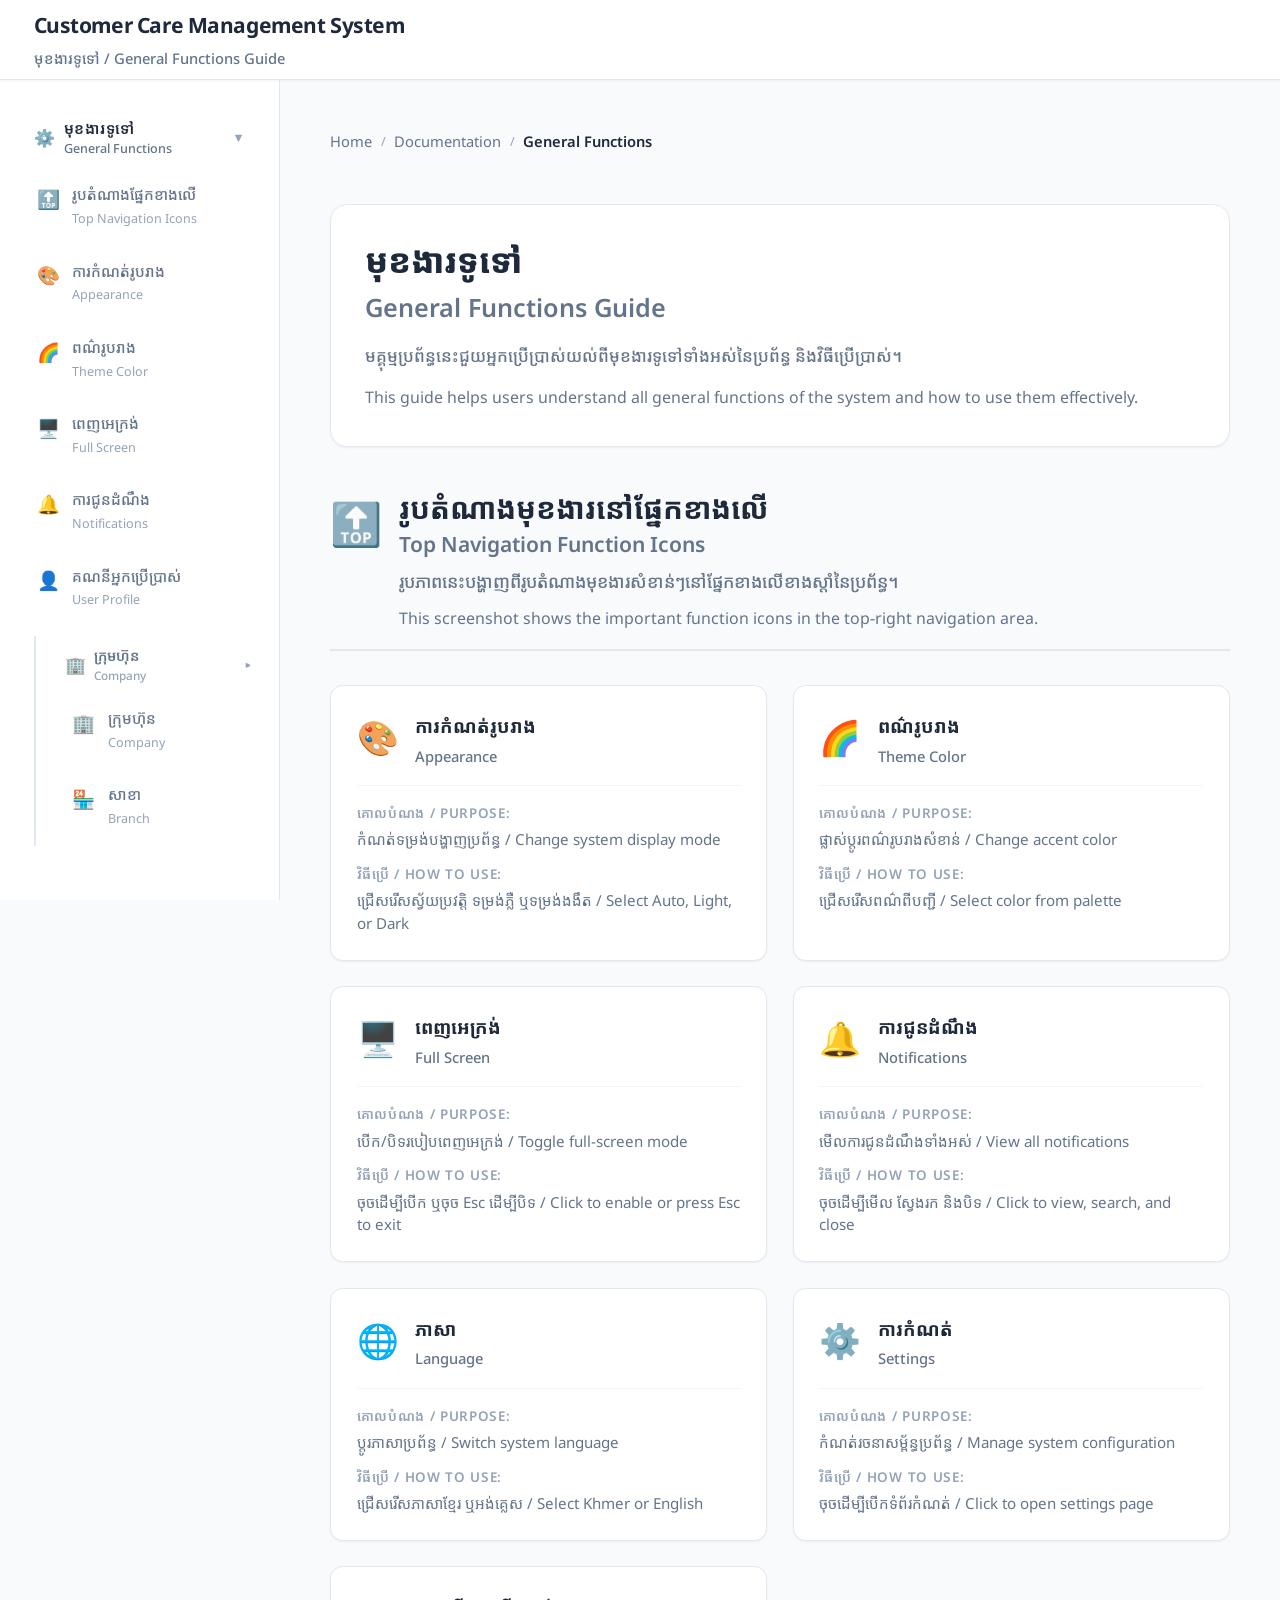
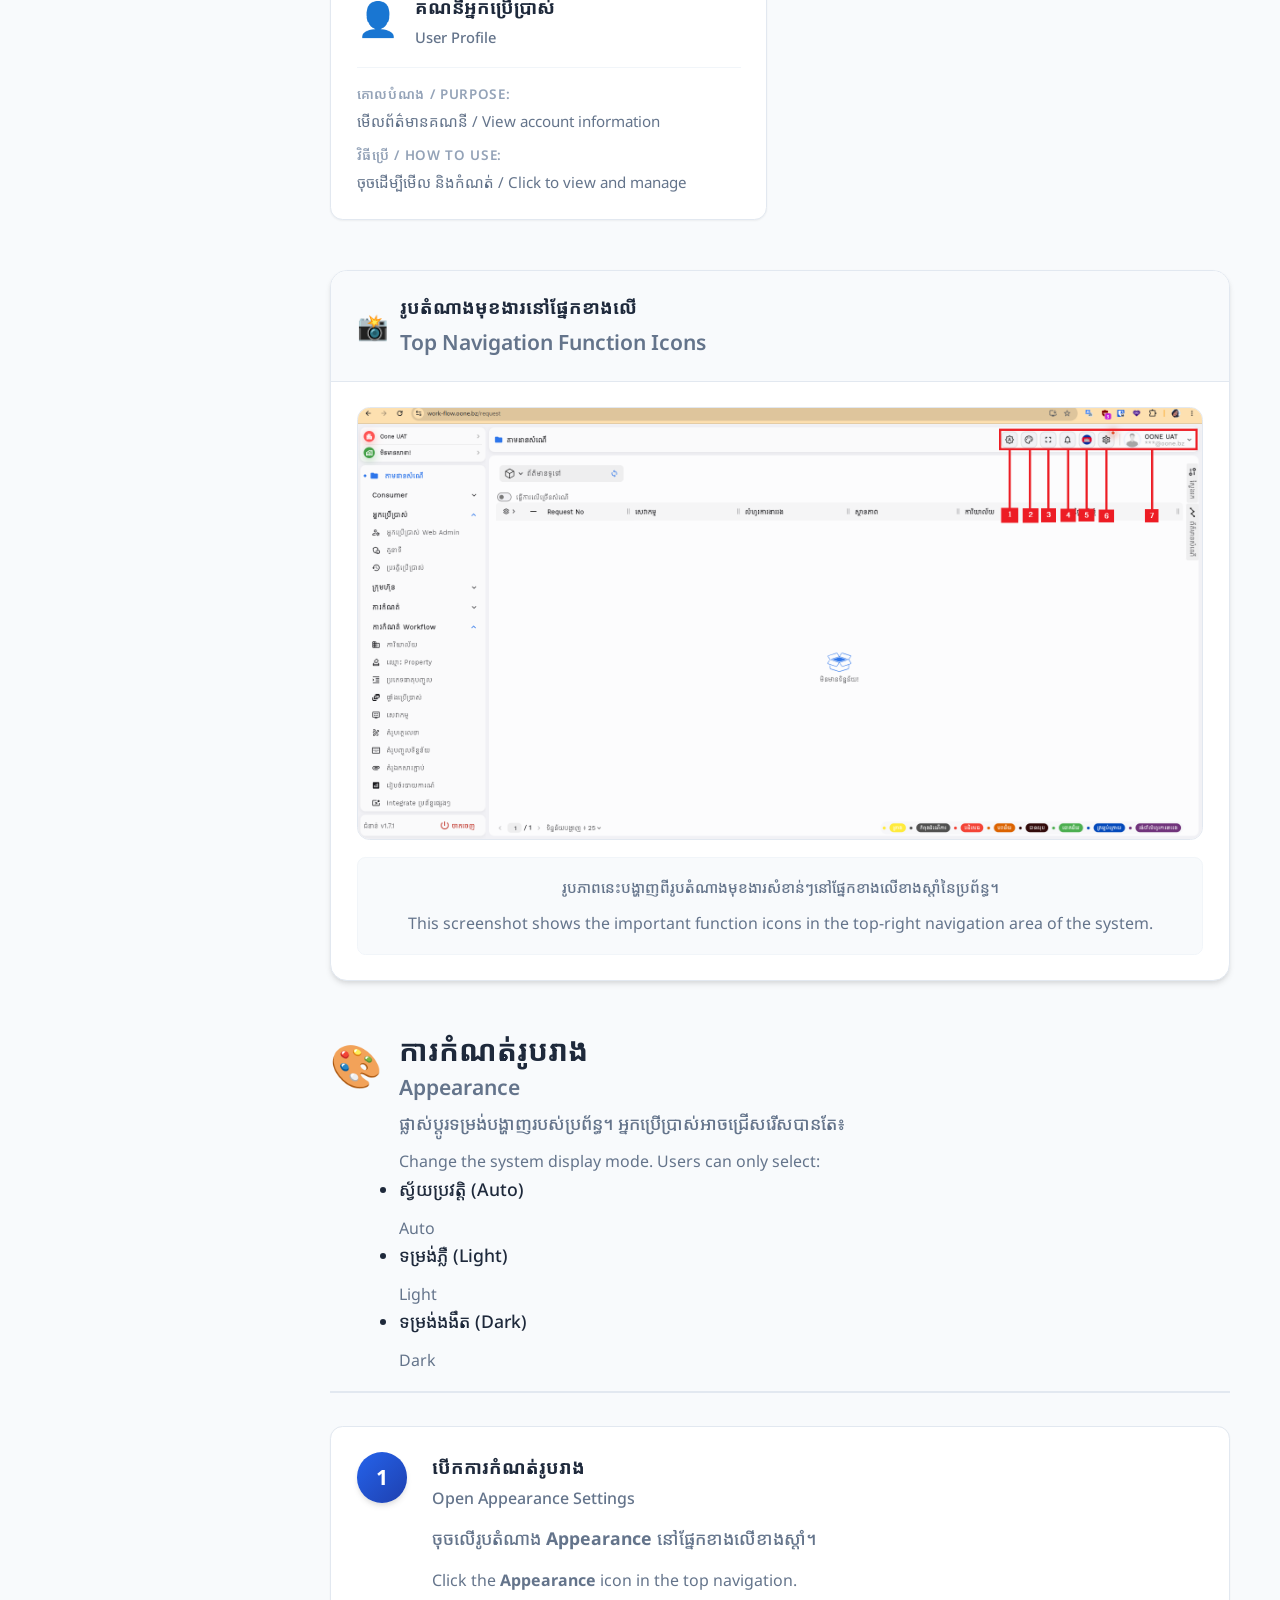
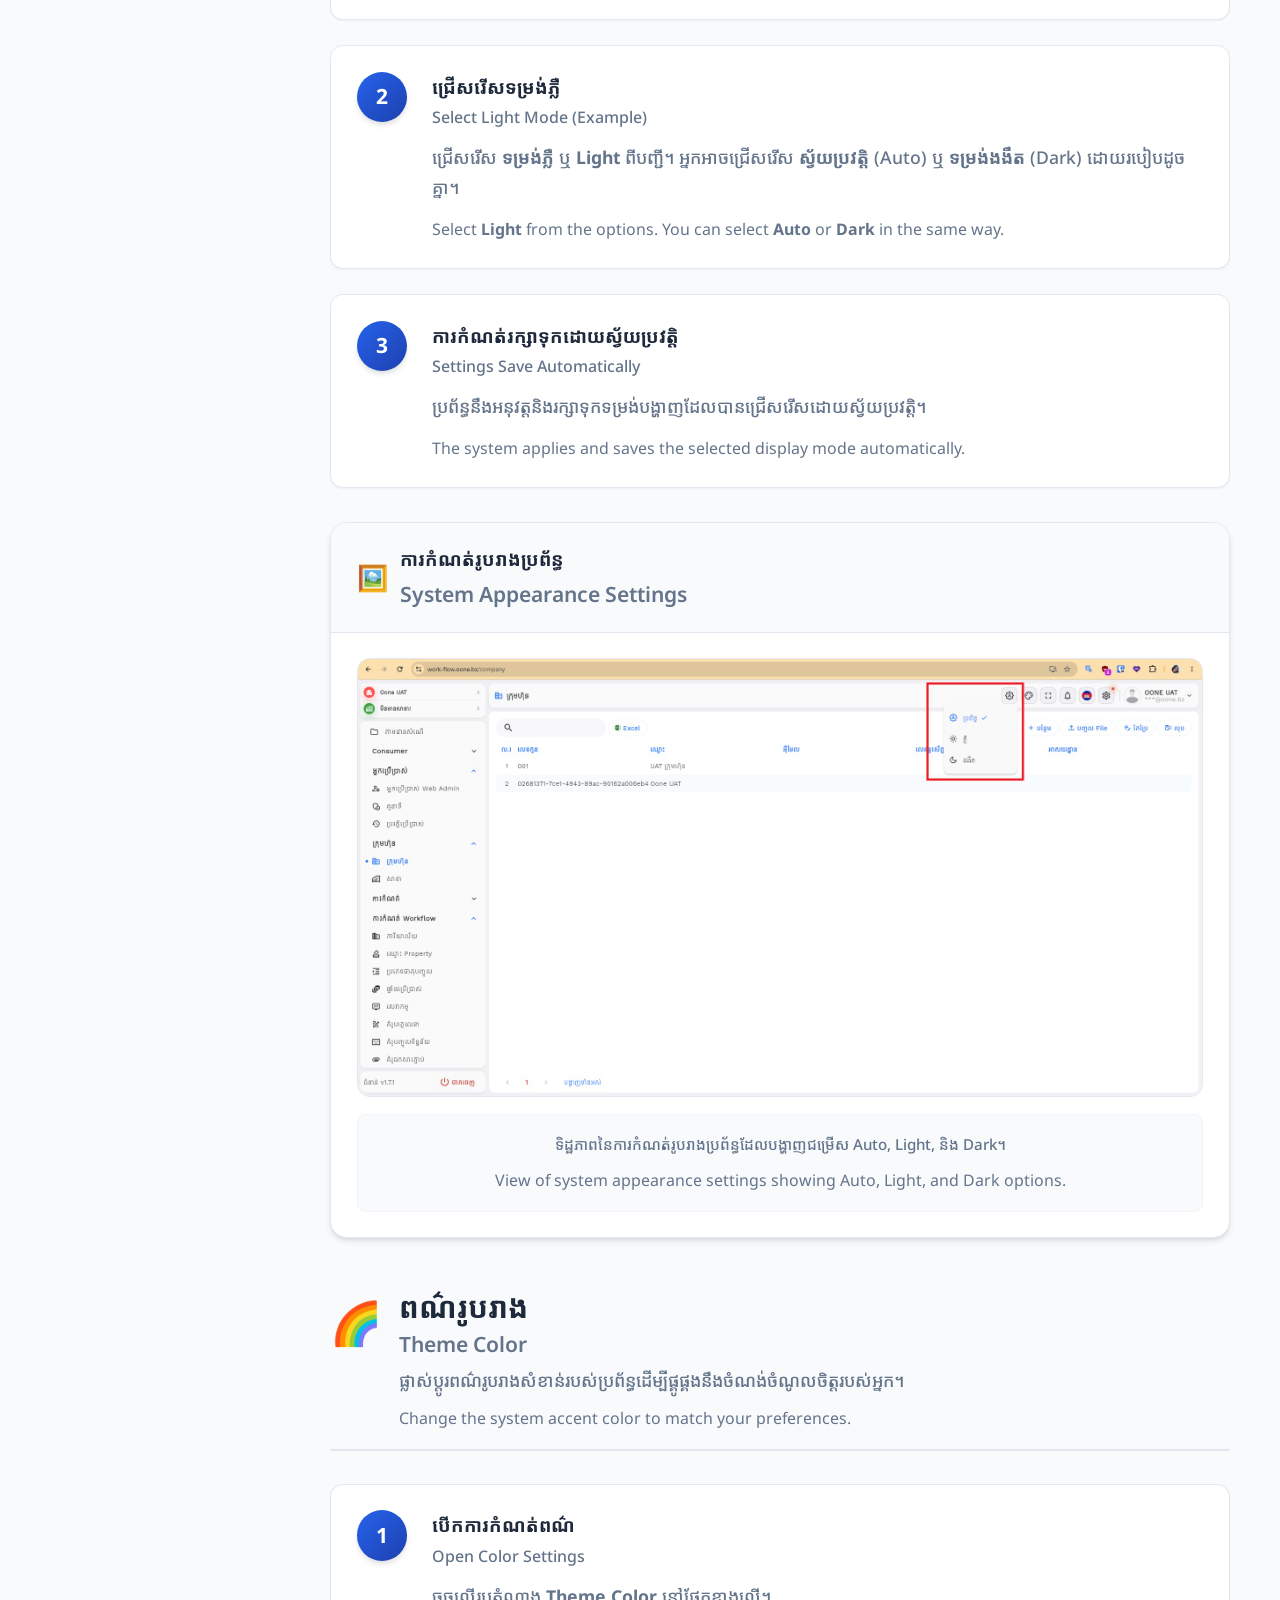
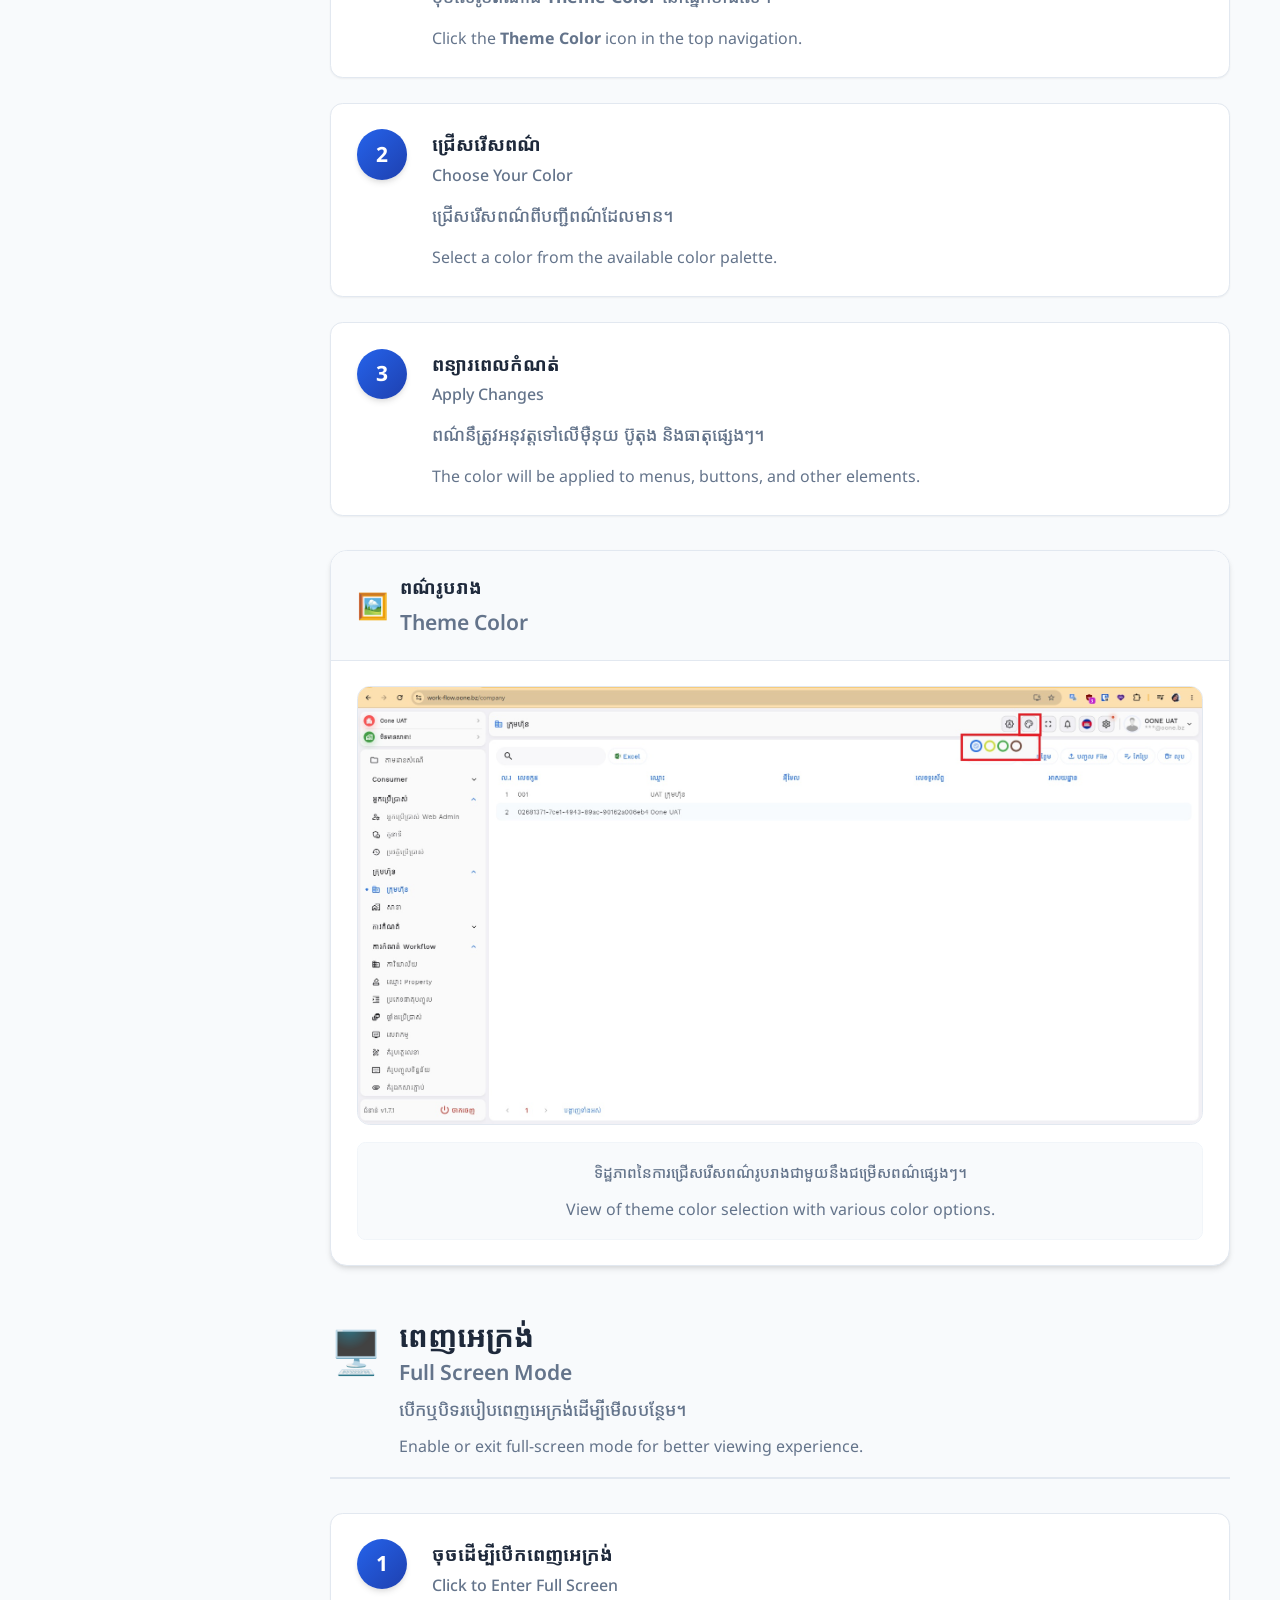
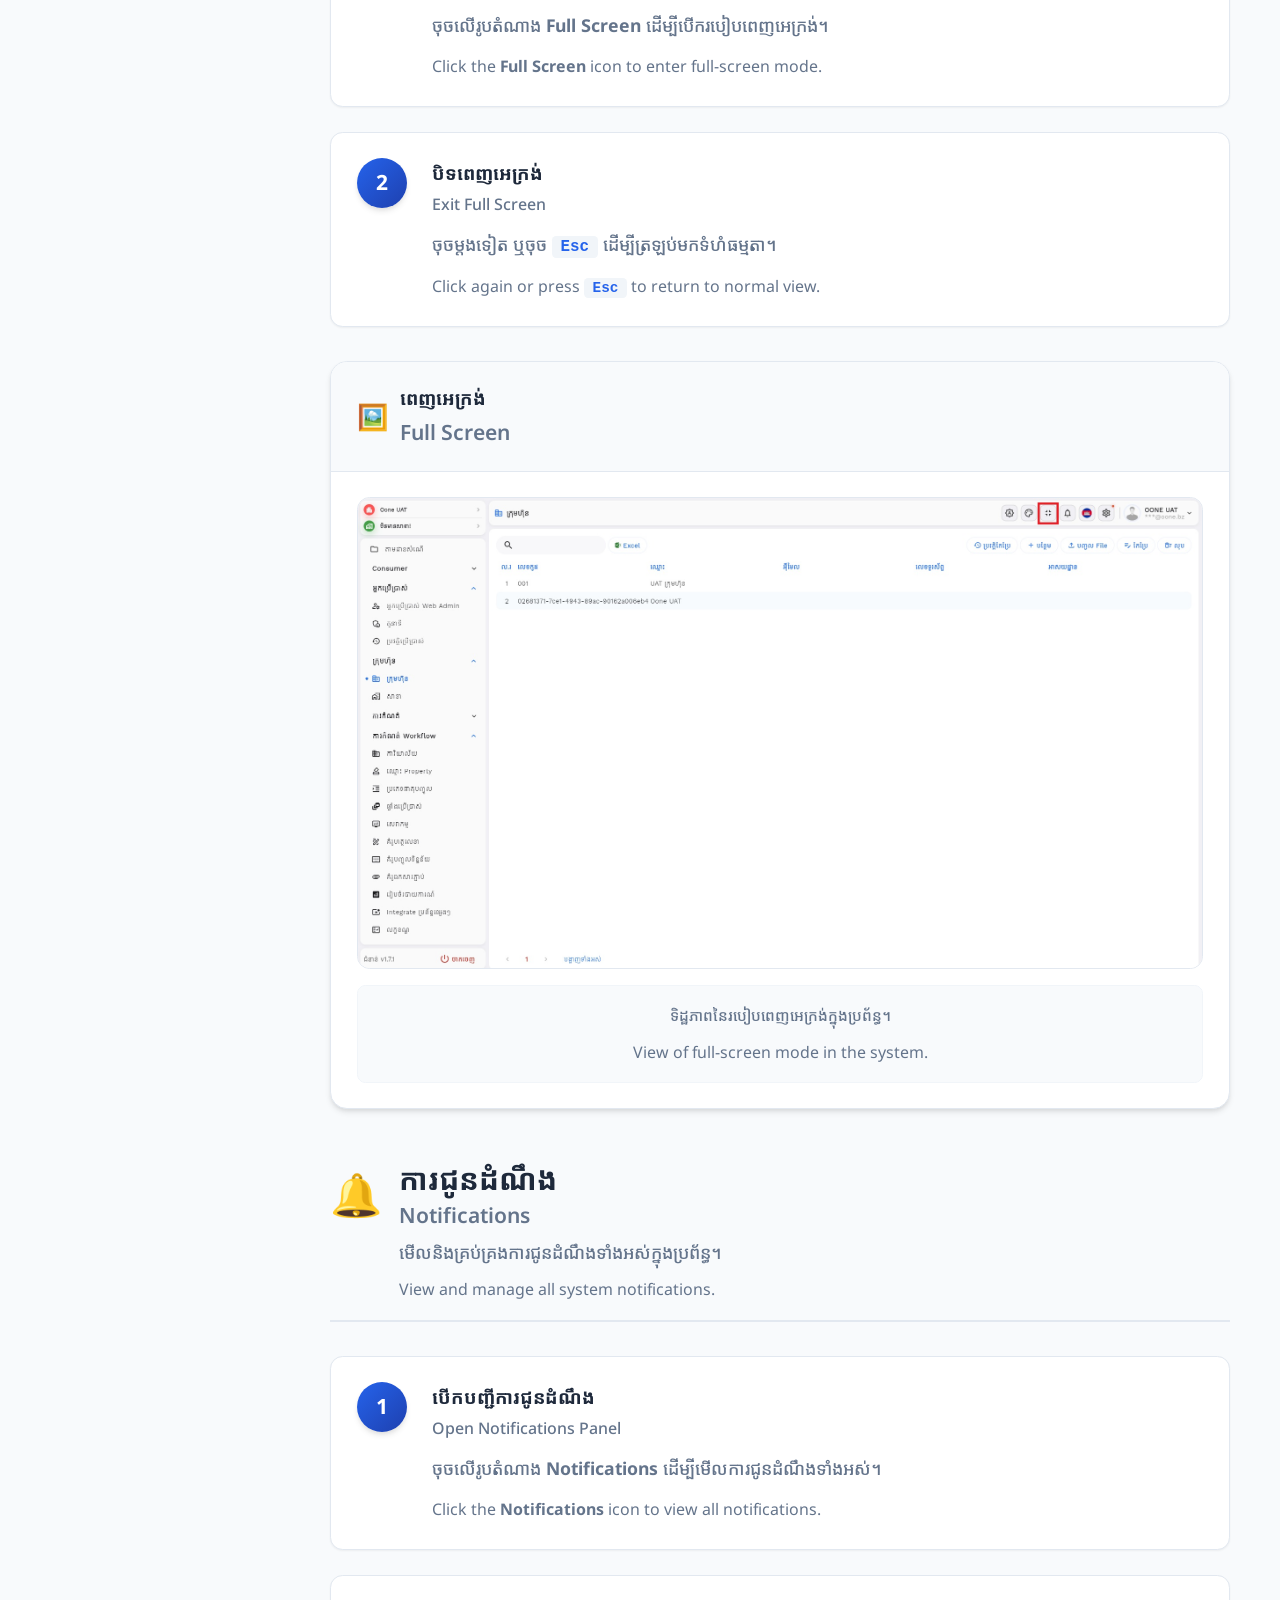
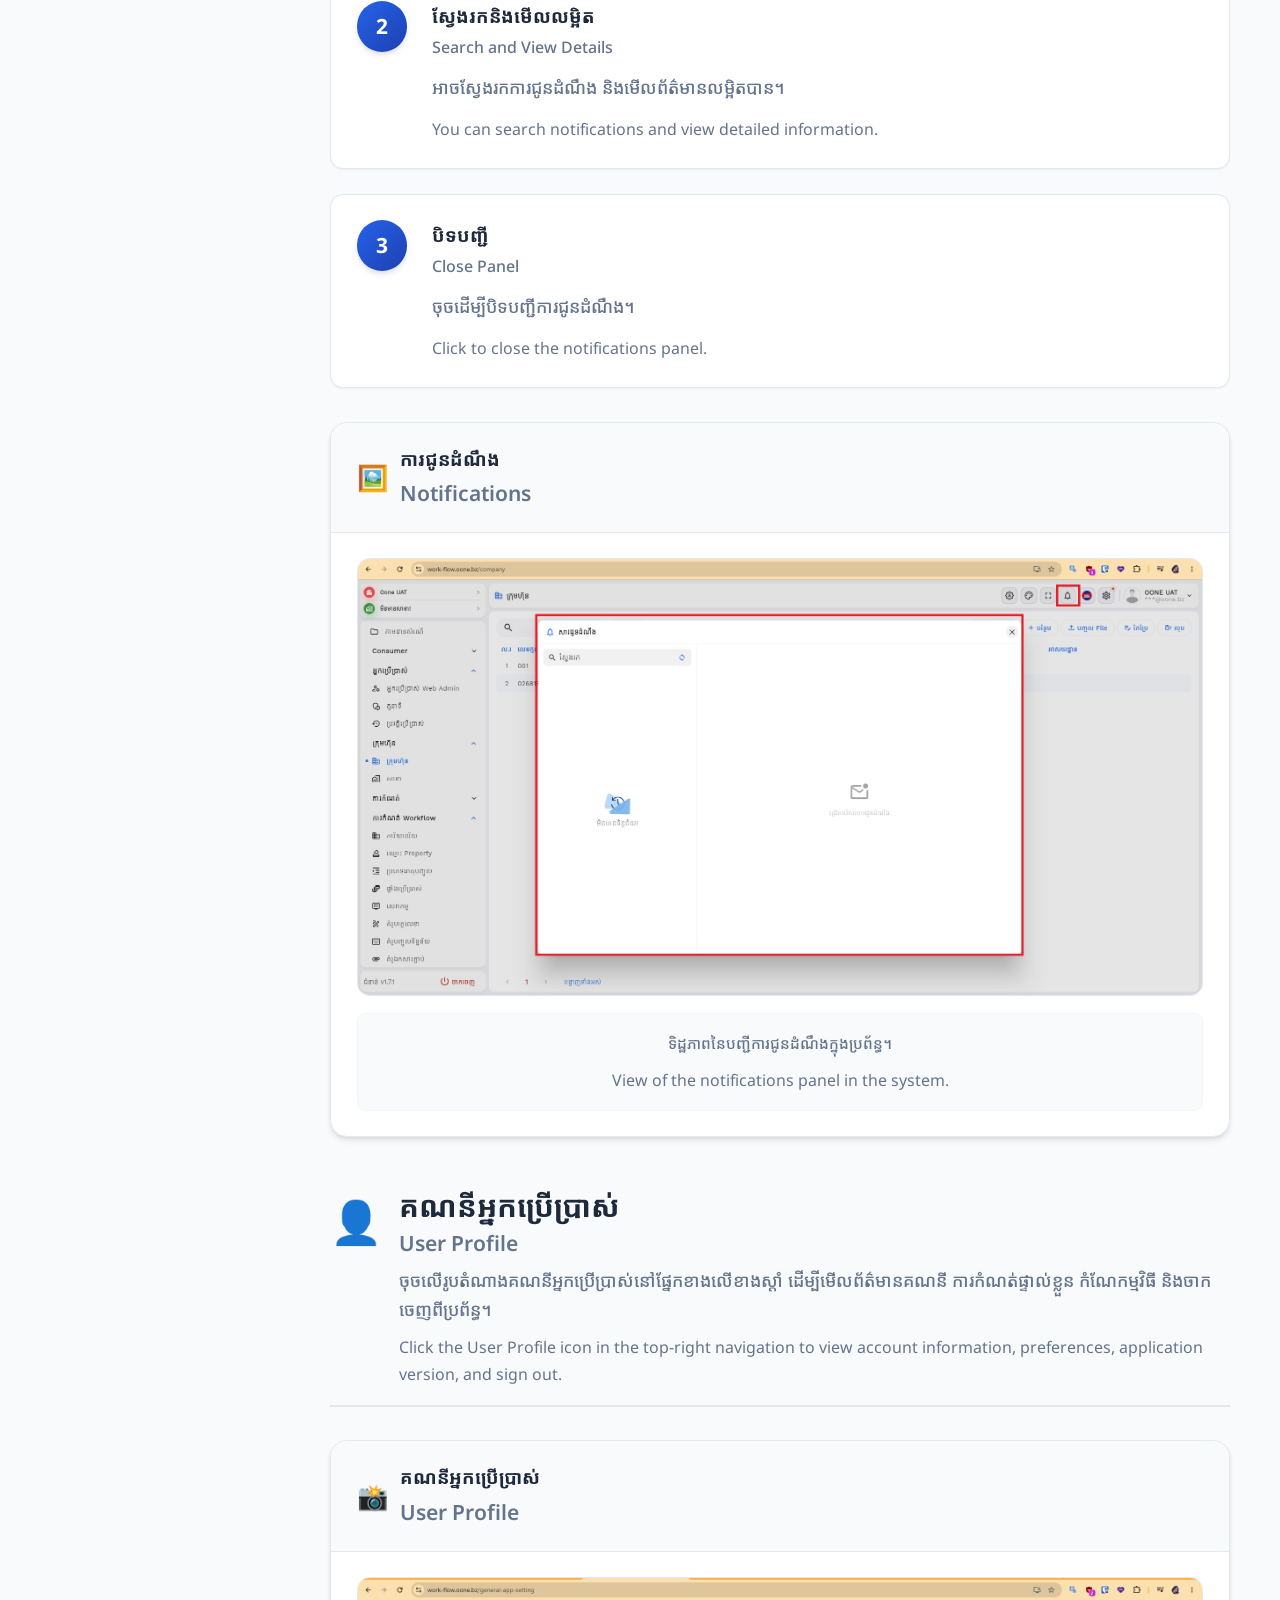
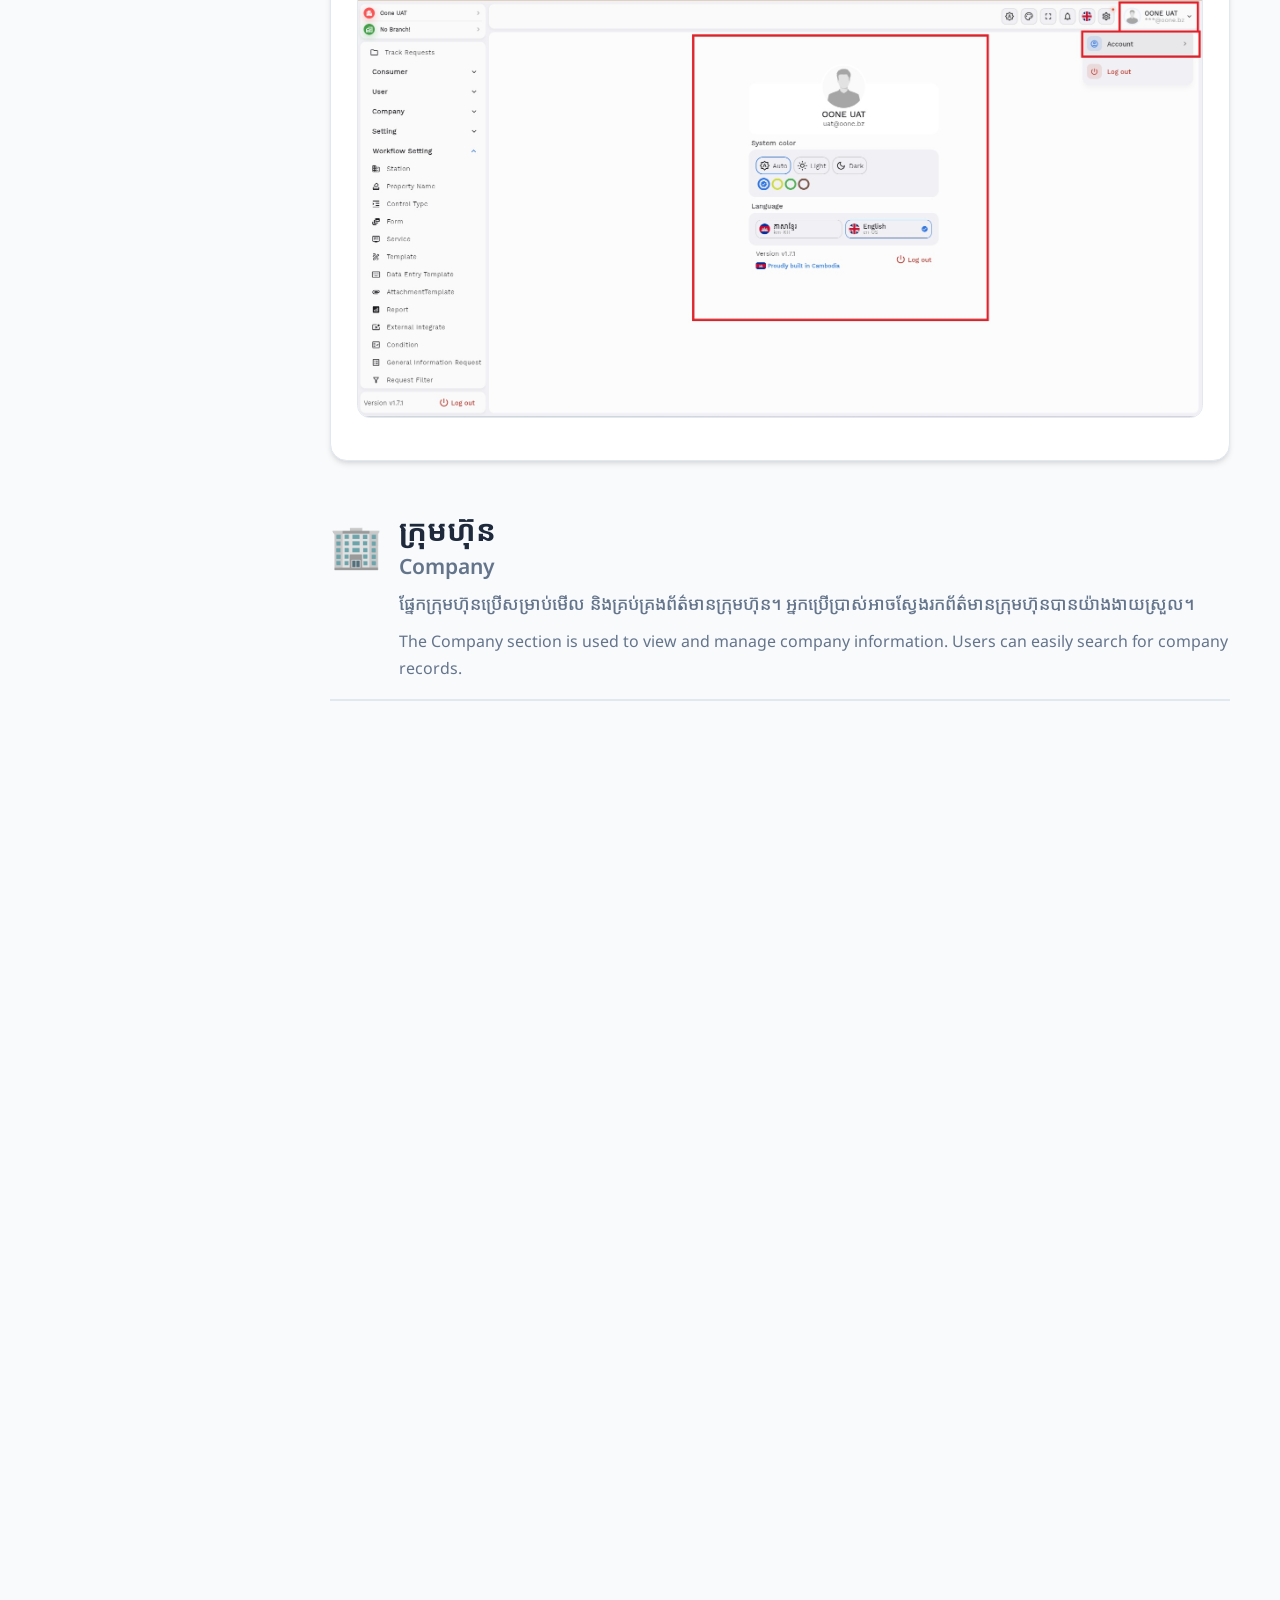
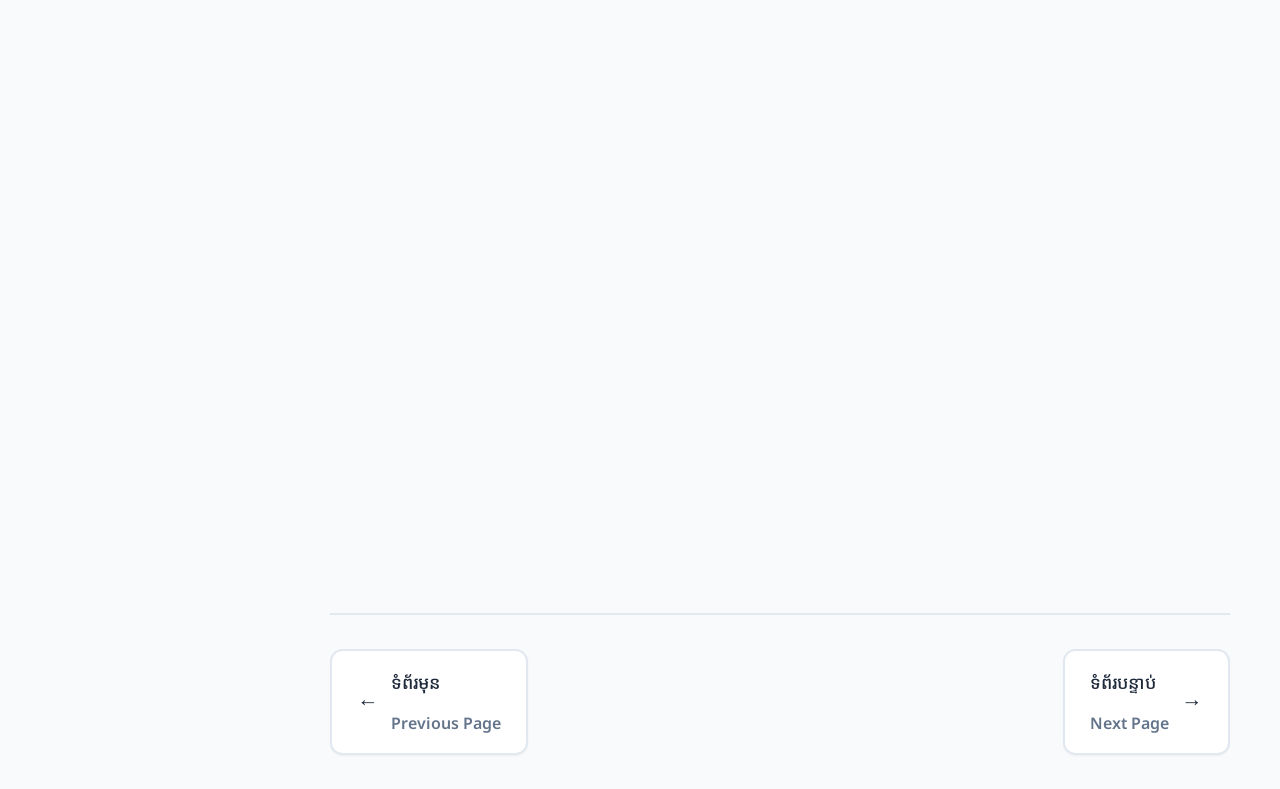
==== index.html @ defc75b8 "first commit" ====
<!DOCTYPE html>
<html lang="km">
<head>
    <meta charset="UTF-8">
    <meta name="viewport" content="width=device-width, initial-scale=1.0">
    <title>Customer Care Management System - General Functions Guide</title>
    <link rel="stylesheet" href="styles.css">
</head>
<body>
    <!-- Compact Header -->
    <header class="header">
        <div class="header-content">
            <div class="header-left">
                <h1 class="system-name">Customer Care Management System</h1>
                <p class="page-title">មុខងារទូទៅ / General Functions Guide</p>
            </div>
        </div>
    </header>

    <!-- Left Sidebar -->
    <aside class="sidebar" id="sidebar">
        <div class="sidebar-content">
            <!-- Category: General Functions (Expandable) -->
            <div class="sidebar-category">
                <button class="category-toggle" onclick="toggleCategory(this)">
                    <span class="category-icon">⚙️</span>
                    <span class="category-text">
                        <span class="category-khmer">មុខងារទូទៅ</span>
                        <span class="category-english">General Functions</span>
                    </span>
                    <span class="toggle-arrow">▼</span>
                </button>
                <ul class="sidebar-menu" id="generalFunctionsMenu">
                    <li>
                        <a href="#top-navigation" class="nav-link active">
                            <span class="menu-icon">🔝</span>
                            <span class="nav-text">
                                <span class="nav-khmer">រូបតំណាងផ្នែកខាងលើ</span>
                                <span class="nav-english">Top Navigation Icons</span>
                            </span>
                        </a>
                    </li>
                    <li>
                        <a href="#appearance-settings" class="nav-link">
                            <span class="menu-icon">🎨</span>
                            <span class="nav-text">
                                <span class="nav-khmer">ការកំណត់រូបរាង</span>
                                <span class="nav-english">Appearance</span>
                            </span>
                        </a>
                    </li>
                    <li>
                        <a href="#theme-color" class="nav-link">
                            <span class="menu-icon">🌈</span>
                            <span class="nav-text">
                                <span class="nav-khmer">ពណ៌រូបរាង</span>
                                <span class="nav-english">Theme Color</span>
                            </span>
                        </a>
                    </li>
                    <li>
                        <a href="#full-screen" class="nav-link">
                            <span class="menu-icon">🖥️</span>
                            <span class="nav-text">
                                <span class="nav-khmer">ពេញអេក្រង់</span>
                                <span class="nav-english">Full Screen</span>
                            </span>
                        </a>
                    </li>
                    <li>
                        <a href="#notifications" class="nav-link">
                            <span class="menu-icon">🔔</span>
                            <span class="nav-text">
                                <span class="nav-khmer">ការជូនដំណឹង</span>
                                <span class="nav-english">Notifications</span>
                            </span>
                        </a>
                    </li>
                    <li>
                        <a href="#user-profile" class="nav-link">
                            <span class="menu-icon">👤</span>
                            <span class="nav-text">
                                <span class="nav-khmer">គណនីអ្នកប្រើប្រាស់</span>
                                <span class="nav-english">User Profile</span>
                            </span>
                        </a>
                    </li>
                </ul>

                <!-- Company Submenu -->
                <div class="submenu-container">
                    <button class="submenu-toggle" onclick="toggleSubmenu(this)">
                        <span class="submenu-icon">🏢</span>
                        <span class="submenu-text">
                            <span class="submenu-khmer">ក្រុមហ៊ុន</span>
                            <span class="submenu-english">Company</span>
                        </span>
                        <span class="submenu-arrow">▶</span>
                    </button>
                    <ul class="submenu" id="companySubmenu">
                        <li>
                            <a href="#company" class="nav-link">
                                <span class="menu-icon">🏢</span>
                                <span class="nav-text">
                                    <span class="nav-khmer">ក្រុមហ៊ុន</span>
                                    <span class="nav-english">Company</span>
                                </span>
                            </a>
                        </li>
                        <li>
                            <a href="#branch" class="nav-link">
                                <span class="menu-icon">🏪</span>
                                <span class="nav-text">
                                    <span class="nav-khmer">សាខា</span>
                                    <span class="nav-english">Branch</span>
                                </span>
                            </a>
                        </li>
                    </ul>
                </div>
            </div>
        </div>
    </aside>

    <!-- Mobile Menu Toggle -->
    <button class="mobile-menu-toggle" id="mobileToggle" aria-label="Toggle navigation menu">
        <span class="toggle-icon">☰</span>
    </button>
    <div class="sidebar-overlay" id="sidebarOverlay"></div>

    <!-- Main Content -->
    <main class="main-content">
        <!-- Breadcrumb -->
        <nav class="breadcrumb">
            <a href="#" class="breadcrumb-item">Home</a>
            <span class="breadcrumb-separator">/</span>
            <a href="#" class="breadcrumb-item">Documentation</a>
            <span class="breadcrumb-separator">/</span>
            <span class="breadcrumb-item active">General Functions</span>
        </nav>

        <!-- Page Introduction -->
        <section class="page-intro">
            <h1 class="page-heading">
                <span class="heading-khmer">មុខងារទូទៅ</span>
                <span class="heading-english">General Functions Guide</span>
            </h1>
            <p class="intro-text">
                <span class="text-khmer">មគ្គុម្មប្រព័ន្ធនេះជួយអ្នកប្រើប្រាស់យល់ពីមុខងារទូទៅទាំងអស់នៃប្រព័ន្ធ និងវិធីប្រើប្រាស់។</span>
                <span class="text-english">This guide helps users understand all general functions of the system and how to use them effectively.</span>
            </p>
        </section>

        <!-- Function Guide Section -->
        <section id="top-navigation" class="content-section">
            <div class="section-header">
                <div class="section-icon">🔝</div>
                <div class="section-title-group">
                    <h2 class="section-title">
                        <span class="title-khmer">រូបតំណាងមុខងារនៅផ្នែកខាងលើ</span>
                        <span class="title-english">Top Navigation Function Icons</span>
                    </h2>
                    <p class="section-description">
                        <span class="desc-khmer">រូបភាពនេះបង្ហាញពីរូបតំណាងមុខងារសំខាន់ៗនៅផ្នែកខាងលើខាងស្តាំនៃប្រព័ន្ធ។</span>
                        <span class="desc-english">This screenshot shows the important function icons in the top-right navigation area.</span>
                    </p>
                </div>
            </div>

            <!-- Function Cards Grid -->
            <div class="function-cards">
                <div class="function-card">
                    <div class="card-header">
                        <span class="card-icon">🎨</span>
                        <div class="card-title-group">
                            <h3 class="card-title-khmer">ការកំណត់រូបរាង</h3>
                            <h4 class="card-title-english">Appearance</h4>
                        </div>
                    </div>
                    <div class="card-body">
                        <div class="info-row">
                            <span class="info-label">គោលបំណង / Purpose:</span>
                            <span class="info-value">កំណត់ទម្រង់បង្ហាញប្រព័ន្ធ / Change system display mode</span>
                        </div>
                        <div class="info-row">
                            <span class="info-label">វិធីប្រើ / How to Use:</span>
                            <span class="info-value">ជ្រើសរើសស្វ័យប្រវត្តិ ទម្រង់ភ្លឺ ឬទម្រង់ងងឹត / Select Auto, Light, or Dark</span>
                        </div>
                    </div>
                </div>

                <div class="function-card">
                    <div class="card-header">
                        <span class="card-icon">🌈</span>
                        <div class="card-title-group">
                            <h3 class="card-title-khmer">ពណ៌រូបរាង</h3>
                            <h4 class="card-title-english">Theme Color</h4>
                        </div>
                    </div>
                    <div class="card-body">
                        <div class="info-row">
                            <span class="info-label">គោលបំណង / Purpose:</span>
                            <span class="info-value">ផ្លាស់ប្តូរពណ៌រូបរាងសំខាន់ / Change accent color</span>
                        </div>
                        <div class="info-row">
                            <span class="info-label">វិធីប្រើ / How to Use:</span>
                            <span class="info-value">ជ្រើសរើសពណ៌ពីបញ្ជី / Select color from palette</span>
                        </div>
                    </div>
                </div>

                <div class="function-card">
                    <div class="card-header">
                        <span class="card-icon">🖥️</span>
                        <div class="card-title-group">
                            <h3 class="card-title-khmer">ពេញអេក្រង់</h3>
                            <h4 class="card-title-english">Full Screen</h4>
                        </div>
                    </div>
                    <div class="card-body">
                        <div class="info-row">
                            <span class="info-label">គោលបំណង / Purpose:</span>
                            <span class="info-value">បើក/បិទរបៀបពេញអេក្រង់ / Toggle full-screen mode</span>
                        </div>
                        <div class="info-row">
                            <span class="info-label">វិធីប្រើ / How to Use:</span>
                            <span class="info-value">ចុចដើម្បីបើក ឬចុច Esc ដើម្បីបិទ / Click to enable or press Esc to exit</span>
                        </div>
                    </div>
                </div>

                <div class="function-card">
                    <div class="card-header">
                        <span class="card-icon">🔔</span>
                        <div class="card-title-group">
                            <h3 class="card-title-khmer">ការជូនដំណឹង</h3>
                            <h4 class="card-title-english">Notifications</h4>
                        </div>
                    </div>
                    <div class="card-body">
                        <div class="info-row">
                            <span class="info-label">គោលបំណង / Purpose:</span>
                            <span class="info-value">មើលការជូនដំណឹងទាំងអស់ / View all notifications</span>
                        </div>
                        <div class="info-row">
                            <span class="info-label">វិធីប្រើ / How to Use:</span>
                            <span class="info-value">ចុចដើម្បីមើល ស្វែងរក និងបិទ / Click to view, search, and close</span>
                        </div>
                    </div>
                </div>

                <div class="function-card">
                    <div class="card-header">
                        <span class="card-icon">🌐</span>
                        <div class="card-title-group">
                            <h3 class="card-title-khmer">ភាសា</h3>
                            <h4 class="card-title-english">Language</h4>
                        </div>
                    </div>
                    <div class="card-body">
                        <div class="info-row">
                            <span class="info-label">គោលបំណង / Purpose:</span>
                            <span class="info-value">ប្តូរភាសាប្រព័ន្ធ / Switch system language</span>
                        </div>
                        <div class="info-row">
                            <span class="info-label">វិធីប្រើ / How to Use:</span>
                            <span class="info-value">ជ្រើសរើសភាសាខ្មែរ ឬអង់គ្លេស / Select Khmer or English</span>
                        </div>
                    </div>
                </div>

                <div class="function-card">
                    <div class="card-header">
                        <span class="card-icon">⚙️</span>
                        <div class="card-title-group">
                            <h3 class="card-title-khmer">ការកំណត់</h3>
                            <h4 class="card-title-english">Settings</h4>
                        </div>
                    </div>
                    <div class="card-body">
                        <div class="info-row">
                            <span class="info-label">គោលបំណង / Purpose:</span>
                            <span class="info-value">កំណត់រចនាសម្ព័ន្ធប្រព័ន្ធ / Manage system configuration</span>
                        </div>
                        <div class="info-row">
                            <span class="info-label">វិធីប្រើ / How to Use:</span>
                            <span class="info-value">ចុចដើម្បីបើកទំព័រកំណត់ / Click to open settings page</span>
                        </div>
                    </div>
                </div>

                <div class="function-card">
                    <div class="card-header">
                        <span class="card-icon">👤</span>
                        <div class="card-title-group">
                            <h3 class="card-title-khmer">គណនីអ្នកប្រើប្រាស់</h3>
                            <h4 class="card-title-english">User Profile</h4>
                        </div>
                    </div>
                    <div class="card-body">
                        <div class="info-row">
                            <span class="info-label">គោលបំណង / Purpose:</span>
                            <span class="info-value">មើលព័ត៌មានគណនី / View account information</span>
                        </div>
                        <div class="info-row">
                            <span class="info-label">វិធីប្រើ / How to Use:</span>
                            <span class="info-value">ចុចដើម្បីមើល និងកំណត់ / Click to view and manage</span>
                        </div>
                    </div>
                </div>
            </div>
        </section>

        <!-- Screenshot Card -->
        <section class="content-section">
            <div class="screenshot-card">
                <div class="screenshot-header">
                    <span class="screenshot-icon">📸</span>
                    <h3 class="screenshot-title">
                        <span class="title-khmer">រូបតំណាងមុខងារនៅផ្នែកខាងលើ</span>
                        <span class="title-english">Top Navigation Function Icons</span>
                    </h3>
                </div>
                <div class="screenshot-body">
                    <div class="image-container">
                        <img src="images/Untitled.png" alt="Top Navigation Icons" class="screenshot-image" loading="lazy">
                        <div class="image-overlay">
                            <span class="overlay-text">Click to enlarge / ចុចដើម្បីពង្រីក</span>
                        </div>
                    </div>
                    <div class="screenshot-caption">
                        <p>
                            <span class="text-khmer">រូបភាពនេះបង្ហាញពីរូបតំណាងមុខងារសំខាន់ៗនៅផ្នែកខាងលើខាងស្តាំនៃប្រព័ន្ធ។</span>
                            <span class="text-english">This screenshot shows the important function icons in the top-right navigation area of the system.</span>
                        </p>
                    </div>
                </div>
            </div>
        </section>

        <!-- Appearance Settings Section -->
        <section id="appearance-settings" class="content-section">
            <div class="section-header">
                <div class="section-icon">🎨</div>
                <div class="section-title-group">
                    <h2 class="section-title">
                        <span class="title-khmer">ការកំណត់រូបរាង</span>
                        <span class="title-english">Appearance</span>
                    </h2>
                    <p class="section-description">
                        <span class="desc-khmer">ផ្លាស់ប្តូរទម្រង់បង្ហាញរបស់ប្រព័ន្ធ។ អ្នកប្រើប្រាស់អាចជ្រើសរើសបានតែ៖</span>
                        <span class="desc-english">Change the system display mode. Users can only select:</span>
                    </p>
                    <ul class="mode-options">
                        <li>
                            <span class="text-khmer">ស្វ័យប្រវត្តិ (Auto)</span>
                            <span class="text-english">Auto</span>
                        </li>
                        <li>
                            <span class="text-khmer">ទម្រង់ភ្លឺ (Light)</span>
                            <span class="text-english">Light</span>
                        </li>
                        <li>
                            <span class="text-khmer">ទម្រង់ងងឹត (Dark)</span>
                            <span class="text-english">Dark</span>
                        </li>
                    </ul>
                </div>
            </div>

            <div class="steps-container">
                <div class="step-item">
                    <div class="step-number">1</div>
                    <div class="step-content">
                        <h3>
                            <span class="content-khmer">បើកការកំណត់រូបរាង</span>
                            <span class="content-english">Open Appearance Settings</span>
                        </h3>
                        <p>
                            <span class="text-khmer">ចុចលើរូបតំណាង <strong>Appearance</strong> នៅផ្នែកខាងលើខាងស្តាំ។</span>
                            <span class="text-english">Click the <strong>Appearance</strong> icon in the top navigation.</span>
                        </p>
                    </div>
                </div>

                <div class="step-item">
                    <div class="step-number">2</div>
                    <div class="step-content">
                        <h3>
                            <span class="content-khmer">ជ្រើសរើសទម្រង់ភ្លឺ</span>
                            <span class="content-english">Select Light Mode (Example)</span>
                        </h3>
                        <p>
                            <span class="text-khmer">ជ្រើសរើស <strong>ទម្រង់ភ្លឺ</strong> ឬ <strong>Light</strong> ពីបញ្ជី។ អ្នកអាចជ្រើសរើស <strong>ស្វ័យប្រវត្តិ</strong> (Auto) ឬ <strong>ទម្រង់ងងឹត</strong> (Dark) ដោយរបៀបដូចគ្នា។</span>
                            <span class="text-english">Select <strong>Light</strong> from the options. You can select <strong>Auto</strong> or <strong>Dark</strong> in the same way.</span>
                        </p>
                    </div>
                </div>

                <div class="step-item">
                    <div class="step-number">3</div>
                    <div class="step-content">
                        <h3>
                            <span class="content-khmer">ការកំណត់រក្សាទុកដោយស្វ័យប្រវត្តិ</span>
                            <span class="content-english">Settings Save Automatically</span>
                        </h3>
                        <p>
                            <span class="text-khmer">ប្រព័ន្ធនឹងអនុវត្តនិងរក្សាទុកទម្រង់បង្ហាញដែលបានជ្រើសរើសដោយស្វ័យប្រវត្តិ។</span>
                            <span class="text-english">The system applies and saves the selected display mode automatically.</span>
                        </p>
                    </div>
                </div>
            </div>

            <div class="screenshot-card">
                <div class="screenshot-header">
                    <span class="screenshot-icon">🖼️</span>
                    <h3 class="screenshot-title">
                        <span class="title-khmer">ការកំណត់រូបរាងប្រព័ន្ធ</span>
                        <span class="title-english">System Appearance Settings</span>
                    </h3>
                </div>
                <div class="screenshot-body">
                    <div class="image-container">
                        <img src="images/company2.jpg" alt="System Appearance Settings" class="screenshot-image" loading="lazy">
                        <div class="image-overlay">
                            <span class="overlay-text">Click to enlarge / ចុចដើម្បីពង្រីក</span>
                        </div>
                    </div>
                    <div class="screenshot-caption">
                        <p>
                            <span class="text-khmer">ទិដ្ឋភាពនៃការកំណត់រូបរាងប្រព័ន្ធដែលបង្ហាញជម្រើស Auto, Light, និង Dark។</span>
                            <span class="text-english">View of system appearance settings showing Auto, Light, and Dark options.</span>
                        </p>
                    </div>
                </div>
            </div>
        </section>

        <!-- Theme Color Section -->
        <section id="theme-color" class="content-section">
            <div class="section-header">
                <div class="section-icon">🌈</div>
                <div class="section-title-group">
                    <h2 class="section-title">
                        <span class="title-khmer">ពណ៌រូបរាង</span>
                        <span class="title-english">Theme Color</span>
                    </h2>
                    <p class="section-description">
                        <span class="desc-khmer">ផ្លាស់ប្តូរពណ៌រូបរាងសំខាន់របស់ប្រព័ន្ធដើម្បីផ្គូផ្គងនឹងចំណង់ចំណូលចិត្តរបស់អ្នក។</span>
                        <span class="desc-english">Change the system accent color to match your preferences.</span>
                    </p>
                </div>
            </div>

            <div class="steps-container">
                <div class="step-item">
                    <div class="step-number">1</div>
                    <div class="step-content">
                        <h3>
                            <span class="content-khmer">បើកការកំណត់ពណ៌</span>
                            <span class="content-english">Open Color Settings</span>
                        </h3>
                        <p>
                            <span class="text-khmer">ចុចលើរូបតំណាង <strong>Theme Color</strong> នៅផ្នែកខាងលើ។</span>
                            <span class="text-english">Click the <strong>Theme Color</strong> icon in the top navigation.</span>
                        </p>
                    </div>
                </div>

                <div class="step-item">
                    <div class="step-number">2</div>
                    <div class="step-content">
                        <h3>
                            <span class="content-khmer">ជ្រើសរើសពណ៌</span>
                            <span class="content-english">Choose Your Color</span>
                        </h3>
                        <p>
                            <span class="text-khmer">ជ្រើសរើសពណ៌ពីបញ្ជីពណ៌ដែលមាន។</span>
                            <span class="text-english">Select a color from the available color palette.</span>
                        </p>
                    </div>
                </div>

                <div class="step-item">
                    <div class="step-number">3</div>
                    <div class="step-content">
                        <h3>
                            <span class="content-khmer">ពន្យារពេលកំណត់</span>
                            <span class="content-english">Apply Changes</span>
                        </h3>
                        <p>
                            <span class="text-khmer">ពណ៌នឹត្រូវអនុវត្តទៅលើម៉ឺនុយ ប៊ូតុង និងធាតុផ្សេងៗ។</span>
                            <span class="text-english">The color will be applied to menus, buttons, and other elements.</span>
                        </p>
                    </div>
                </div>
            </div>

            <div class="screenshot-card">
                <div class="screenshot-header">
                    <span class="screenshot-icon">🖼️</span>
                    <h3 class="screenshot-title">
                        <span class="title-khmer">ពណ៌រូបរាង</span>
                        <span class="title-english">Theme Color</span>
                    </h3>
                </div>
                <div class="screenshot-body">
                    <div class="image-container">
                        <img src="images/company3.jpg" alt="Theme Color Selection" class="screenshot-image" loading="lazy">
                        <div class="image-overlay">
                            <span class="overlay-text">Click to enlarge / ចុចដើម្បីពង្រីក</span>
                        </div>
                    </div>
                    <div class="screenshot-caption">
                        <p>
                            <span class="text-khmer">ទិដ្ឋភាពនៃការជ្រើសរើសពណ៌រូបរាងជាមួយនឹងជម្រើសពណ៌ផ្សេងៗ។</span>
                            <span class="text-english">View of theme color selection with various color options.</span>
                        </p>
                    </div>
                </div>
            </div>
        </section>

        <!-- Full Screen Section -->
        <section id="full-screen" class="content-section">
            <div class="section-header">
                <div class="section-icon">🖥️</div>
                <div class="section-title-group">
                    <h2 class="section-title">
                        <span class="title-khmer">ពេញអេក្រង់</span>
                        <span class="title-english">Full Screen Mode</span>
                    </h2>
                    <p class="section-description">
                        <span class="desc-khmer">បើកឬបិទរបៀបពេញអេក្រង់ដើម្បីមើលបន្ថែម។</span>
                        <span class="desc-english">Enable or exit full-screen mode for better viewing experience.</span>
                    </p>
                </div>
            </div>

            <div class="steps-container">
                <div class="step-item">
                    <div class="step-number">1</div>
                    <div class="step-content">
                        <h3>
                            <span class="content-khmer">ចុចដើម្បីបើកពេញអេក្រង់</span>
                            <span class="content-english">Click to Enter Full Screen</span>
                        </h3>
                        <p>
                            <span class="text-khmer">ចុចលើរូបតំណាង <strong>Full Screen</strong> ដើម្បីបើករបៀបពេញអេក្រង់។</span>
                            <span class="text-english">Click the <strong>Full Screen</strong> icon to enter full-screen mode.</span>
                        </p>
                    </div>
                </div>

                <div class="step-item">
                    <div class="step-number">2</div>
                    <div class="step-content">
                        <h3>
                            <span class="content-khmer">បិទពេញអេក្រង់</span>
                            <span class="content-english">Exit Full Screen</span>
                        </h3>
                        <p>
                            <span class="text-khmer">ចុចម្ដងទៀត ឬចុច <code>Esc</code> ដើម្បីត្រឡប់មកទំហំធម្មតា។</span>
                            <span class="text-english">Click again or press <code>Esc</code> to return to normal view.</span>
                        </p>
                    </div>
                </div>
            </div>

            <div class="screenshot-card">
                <div class="screenshot-header">
                    <span class="screenshot-icon">🖼️</span>
                    <h3 class="screenshot-title">
                        <span class="title-khmer">ពេញអេក្រង់</span>
                        <span class="title-english">Full Screen</span>
                    </h3>
                </div>
                <div class="screenshot-body">
                    <div class="image-container">
                        <img src="images/company4.jpg" alt="Full Screen Mode" class="screenshot-image" loading="lazy">
                        <div class="image-overlay">
                            <span class="overlay-text">Click to enlarge / ចុចដើម្បីពង្រីក</span>
                        </div>
                    </div>
                    <div class="screenshot-caption">
                        <p>
                            <span class="text-khmer">ទិដ្ឋភាពនៃរបៀបពេញអេក្រង់ក្នុងប្រព័ន្ធ។</span>
                            <span class="text-english">View of full-screen mode in the system.</span>
                        </p>
                    </div>
                </div>
            </div>
        </section>

        <!-- Notifications Section -->
        <section id="notifications" class="content-section">
            <div class="section-header">
                <div class="section-icon">🔔</div>
                <div class="section-title-group">
                    <h2 class="section-title">
                        <span class="title-khmer">ការជូនដំណឹង</span>
                        <span class="title-english">Notifications</span>
                    </h2>
                    <p class="section-description">
                        <span class="desc-khmer">មើលនិងគ្រប់គ្រងការជូនដំណឹងទាំងអស់ក្នុងប្រព័ន្ធ។</span>
                        <span class="desc-english">View and manage all system notifications.</span>
                    </p>
                </div>
            </div>

            <div class="steps-container">
                <div class="step-item">
                    <div class="step-number">1</div>
                    <div class="step-content">
                        <h3>
                            <span class="content-khmer">បើកបញ្ជីការជូនដំណឹង</span>
                            <span class="content-english">Open Notifications Panel</span>
                        </h3>
                        <p>
                            <span class="text-khmer">ចុចលើរូបតំណាង <strong>Notifications</strong> ដើម្បីមើលការជូនដំណឹងទាំងអស់។</span>
                            <span class="text-english">Click the <strong>Notifications</strong> icon to view all notifications.</span>
                        </p>
                    </div>
                </div>

                <div class="step-item">
                    <div class="step-number">2</div>
                    <div class="step-content">
                        <h3>
                            <span class="content-khmer">ស្វែងរកនិងមើលលម្អិត</span>
                            <span class="content-english">Search and View Details</span>
                        </h3>
                        <p>
                            <span class="text-khmer">អាចស្វែងរកការជូនដំណឹង និងមើលព័ត៌មានលម្អិតបាន។</span>
                            <span class="text-english">You can search notifications and view detailed information.</span>
                        </p>
                    </div>
                </div>

                <div class="step-item">
                    <div class="step-number">3</div>
                    <div class="step-content">
                        <h3>
                            <span class="content-khmer">បិទបញ្ជី</span>
                            <span class="content-english">Close Panel</span>
                        </h3>
                        <p>
                            <span class="text-khmer">ចុចដើម្បីបិទបញ្ជីការជូនដំណឹង។</span>
                            <span class="text-english">Click to close the notifications panel.</span>
                        </p>
                    </div>
                </div>
            </div>

            <div class="screenshot-card">
                <div class="screenshot-header">
                    <span class="screenshot-icon">🖼️</span>
                    <h3 class="screenshot-title">
                        <span class="title-khmer">ការជូនដំណឹង</span>
                        <span class="title-english">Notifications</span>
                    </h3>
                </div>
                <div class="screenshot-body">
                    <div class="image-container">
                        <img src="images/company5.jpg" alt="Notifications Panel" class="screenshot-image" loading="lazy">
                        <div class="image-overlay">
                            <span class="overlay-text">Click to enlarge / ចុចដើម្បីពង្រីក</span>
                        </div>
                    </div>
                    <div class="screenshot-caption">
                        <p>
                            <span class="text-khmer">ទិដ្ឋភាពនៃបញ្ជីការជូនដំណឹងក្នុងប្រព័ន្ធ។</span>
                            <span class="text-english">View of the notifications panel in the system.</span>
                        </p>
                    </div>
                </div>
            </div>
        </section>

        <!-- User Profile Section -->
        <section id="user-profile" class="content-section">
            <div class="section-header">
                <div class="section-icon">👤</div>
                <div class="section-title-group">
                    <h2 class="section-title">
                        <span class="title-khmer">គណនីអ្នកប្រើប្រាស់</span>
                        <span class="title-english">User Profile</span>
                    </h2>
                    <p class="section-description">
                        <span class="desc-khmer">ចុចលើរូបតំណាងគណនីអ្នកប្រើប្រាស់នៅផ្នែកខាងលើខាងស្តាំ ដើម្បីមើលព័ត៌មានគណនី ការកំណត់ផ្ទាល់ខ្លួន កំណែកម្មវិធី និងចាកចេញពីប្រព័ន្ធ។</span>
                        <span class="desc-english">Click the User Profile icon in the top-right navigation to view account information, preferences, application version, and sign out.</span>
                    </p>
                </div>
            </div>

            <div class="screenshot-card">
                <div class="screenshot-header">
                    <span class="screenshot-icon">📸</span>
                    <h3 class="screenshot-title">
                        <span class="title-khmer">គណនីអ្នកប្រើប្រាស់</span>
                        <span class="title-english">User Profile</span>
                    </h3>
                </div>
                <div class="screenshot-body">
                    <div class="image-container">
                        <img src="images/company6.jpg" alt="User Profile" class="screenshot-image" loading="lazy">
                        <div class="image-overlay">
                            <span class="overlay-text">Click to enlarge / ចុចដើម្បីពង្រីក</span>
                        </div>
                    </div>
                </div>
            </div>
        </section>

        <!-- Company Section -->
        <section id="company" class="content-section">
            <div class="section-header">
                <div class="section-icon">🏢</div>
                <div class="section-title-group">
                    <h2 class="section-title">
                        <span class="title-khmer">ក្រុមហ៊ុន</span>
                        <span class="title-english">Company</span>
                    </h2>
                    <p class="section-description">
                        <span class="desc-khmer">ផ្នែកក្រុមហ៊ុនប្រើសម្រាប់មើល និងគ្រប់គ្រងព័ត៌មានក្រុមហ៊ុន។ អ្នកប្រើប្រាស់អាចស្វែងរកព័ត៌មានក្រុមហ៊ុនបានយ៉ាងងាយស្រួល។</span>
                        <span class="desc-english">The Company section is used to view and manage company information. Users can easily search for company records.</span>
                    </p>
                </div>
            </div>

            <div class="steps-container">
                <div class="step-item">
                    <div class="step-number">1</div>
                    <div class="step-content">
                        <h3>
                            <span class="content-khmer">ស្វែងរកក្រុមហ៊ុន</span>
                            <span class="content-english">Search Company</span>
                        </h3>
                        <p>
                            <span class="text-khmer">ចុចលើម៉ឺនុយ <strong>ក្រុមហ៊ុន > ក្រុមហ៊ុន</strong>។ បញ្ចូលពាក្យគន្លឹះក្នុងប្រអប់ស្វែងរក ដើម្បីស្វែងរកព័ត៌មានក្រុមហ៊ុន ដូចជា លេខកូដ ឈ្មោះ អ៊ីមែល លេខទូរស័ព្ទ ឬអាសយដ្ឋាន។ លទ្ធផលក្នុងតារាងនឹងបង្ហាញតាមពាក្យដែលបានស្វែងរក។</span>
                            <span class="text-english">Click <strong>Company > Company</strong>. Enter a keyword in the search box to find company information, such as company code, name, email, phone number, or address. The table will show matching results.</span>
                        </p>
                    </div>
                </div>

                <div class="step-item">
                    <div class="step-number">2</div>
                    <div class="step-content">
                        <h3>
                            <span class="content-khmer">របៀបប្រើប្រាស់</span>
                            <span class="content-english">How to Use</span>
                        </h3>
                        <p>
                            <span class="text-khmer">អនុវត្តជំហានទាំងនេះដើម្បីស្វែងរកព័ត៌មានក្រុមហ៊ុន៖</span>
                            <span class="text-english">Follow these steps to search for company information:</span>
                        </p>
                        <ol class="step-list">
                            <li>
                                <span class="text-khmer">ចុចលើ <strong>ក្រុមហ៊ុន > ក្រុមហ៊ុន</strong>។</span>
                                <span class="text-english">Click <strong>Company > Company</strong>.</span>
                            </li>
                            <li>
                                <span class="text-khmer">បញ្ចូលពាក្យស្វែងរកក្នុងប្រអប់ Search ដូចជា <code>UAT</code>។</span>
                                <span class="text-english">Enter a keyword in the Search box, such as <code>UAT</code>.</span>
                            </li>
                            <li>
                                <span class="text-khmer">ពិនិត្យលទ្ធផលក្រុមហ៊ុនដែលបង្ហាញក្នុងតារាង។</span>
                                <span class="text-english">Review the matching company records displayed in the table.</span>
                            </li>
                        </ol>
                    </div>
                </div>
            </div>

            <div class="screenshot-card">
                <div class="screenshot-header">
                    <span class="screenshot-icon">📸</span>
                    <h3 class="screenshot-title">
                        <span class="title-khmer">ស្វែងរកក្រុមហ៊ុន</span>
                        <span class="title-english">Search Company</span>
                    </h3>
                </div>
                <div class="screenshot-body">
                    <div class="image-container">
                        <img src="images/company search.jpg" alt="Search Company" class="screenshot-image" loading="lazy">
                        <div class="image-overlay">
                            <span class="overlay-text">Click to enlarge / ចុចដើម្បីពង្រីក</span>
                        </div>
                    </div>
                </div>
            </div>
        </section>

        <!-- Navigation Buttons -->
        <div class="page-navigation">
            <a href="#" class="nav-button prev-button">
                <span class="button-icon">←</span>
                <span class="button-text">
                    <span class="text-khmer">ទំព័រមុន</span>
                    <span class="text-english">Previous Page</span>
                </span>
            </a>
            <a href="#" class="nav-button next-button">
                <span class="button-text">
                    <span class="text-khmer">ទំព័របន្ទាប់</span>
                    <span class="text-english">Next Page</span>
                </span>
                <span class="button-icon">→</span>
            </a>
        </div>
    </main>

    <!-- Image Modal -->
    <div id="imageModal" class="modal">
        <div class="modal-content">
            <span class="modal-close" onclick="closeModal()">&times;</span>
            <div class="modal-image-container">
                <img id="modalImage" src="" alt="Enlarged view">
            </div>
            <div class="modal-controls">
                <button class="modal-btn" onclick="zoomOut()">−</button>
                <button class="modal-btn" onclick="resetZoom()">⟲</button>
                <button class="modal-btn" onclick="zoomIn()">+</button>
            </div>
            <div id="modalCaption" class="modal-caption"></div>
        </div>
    </div>

    <script src="script.js"></script>
</body>
</html>
---- styles.css ----
/* Import Khmer Fonts */
@import url('https://fonts.googleapis.com/css2?family=Noto+Sans+Khmer:wght@400;500;600;700&display=swap');

/* Reset and Base Styles */
* {
    margin: 0;
    padding: 0;
    box-sizing: border-box;
}

:root {
    --khmer-font: 'Khmer OS Siemreap', 'Khmer OS', 'Battambang', 'Noto Sans Khmer', sans-serif;
    --english-font: -apple-system, BlinkMacSystemFont, 'Segoe UI', 'Roboto', 'Oxygen', 'Ubuntu', 'Cantarell', 'Fira Sans', 'Droid Sans', 'Helvetica Neue', sans-serif;
    --primary-color: #2563eb;
    --primary-dark: #1e40af;
    --primary-light: #dbeafe;
    --secondary-color: #64748b;
    --success-color: #10b981;
    --warning-color: #f59e0b;
    --danger-color: #ef4444;
    --bg-primary: #ffffff;
    --bg-secondary: #f8fafc;
    --bg-tertiary: #f1f5f9;
    --text-primary: #1e293b;
    --text-secondary: #64748b;
    --text-tertiary: #94a3b8;
    --border-color: #e2e8f0;
    --border-light: #f1f5f9;
    --shadow-sm: 0 1px 2px 0 rgba(0, 0, 0, 0.05);
    --shadow-md: 0 4px 6px -1px rgba(0, 0, 0, 0.1), 0 2px 4px -1px rgba(0, 0, 0, 0.06);
    --shadow-lg: 0 10px 15px -3px rgba(0, 0, 0, 0.1), 0 4px 6px -2px rgba(0, 0, 0, 0.05);
    --shadow-xl: 0 20px 25px -5px rgba(0, 0, 0, 0.1), 0 10px 10px -5px rgba(0, 0, 0, 0.04);
    --sidebar-width: 280px;
    --header-height: 80px;
    --transition: all 0.3s ease;
}

body {
    font-family: var(--english-font);
    line-height: 1.6;
    color: var(--text-primary);
    background-color: var(--bg-secondary);
    min-height: 100vh;
}

/* Khmer Language Font */
html[lang="km"] body,
html[lang="km"] {
    font-family: var(--khmer-font);
    font-size: 1.05rem;
}

html[lang="km"] * {
    font-family: var(--khmer-font);
}

/* Compact Header */
.header {
    position: fixed;
    top: 0;
    left: 0;
    right: 0;
    height: var(--header-height);
    background: white;
    border-bottom: 1px solid var(--border-color);
    box-shadow: var(--shadow-sm);
    z-index: 1000;
}

.header-content {
    max-width: 1600px;
    margin: 0 auto;
    padding: 0 2rem;
    height: 100%;
    display: flex;
    align-items: center;
    justify-content: space-between;
}

.header-left {
    display: flex;
    flex-direction: column;
    gap: 0.25rem;
}

.system-name {
    font-size: 1.25rem;
    font-weight: 700;
    color: var(--text-primary);
    letter-spacing: -0.02em;
}

.page-title {
    font-size: 0.875rem;
    color: var(--text-secondary);
    font-weight: 500;
}

.language-btn {
    display: flex;
    align-items: center;
    gap: 0.5rem;
    padding: 0.625rem 1rem;
    background: var(--primary-color);
    color: white;
    border: none;
    border-radius: 0.5rem;
    cursor: pointer;
    font-size: 0.875rem;
    font-weight: 600;
    transition: var(--transition);
    box-shadow: var(--shadow-sm);
}

.language-btn:hover {
    background: var(--primary-dark);
    transform: translateY(-2px);
    box-shadow: var(--shadow-md);
}

.lang-icon {
    font-size: 1rem;
}

/* Left Sidebar */
.sidebar {
    position: fixed;
    top: var(--header-height);
    left: 0;
    width: var(--sidebar-width);
    height: calc(100vh - var(--header-height));
    background: white;
    border-right: 1px solid var(--border-color);
    overflow-y: auto;
    z-index: 999;
    padding: 1.5rem 0;
}

.sidebar-content {
    padding: 0 1rem;
}

.sidebar-category {
    margin-bottom: 2rem;
}

/* Expandable Category Toggle */
.category-toggle {
    display: flex;
    align-items: center;
    gap: 0.5rem;
    width: 100%;
    padding: 0.75rem 1rem;
    background: transparent;
    border: none;
    border-radius: 0.5rem;
    cursor: pointer;
    font-size: 0.875rem;
    font-weight: 700;
    color: var(--text-primary);
    text-transform: uppercase;
    letter-spacing: 0.05em;
    transition: var(--transition);
    text-align: left;
}

.category-toggle:hover {
    background: var(--bg-secondary);
}

.category-icon {
    font-size: 1rem;
}

.category-text {
    flex: 1;
    display: flex;
    flex-direction: column;
    gap: 0.15rem;
}

.category-khmer {
    font-weight: 600;
    font-size: 0.9rem;
}

.category-english {
    color: var(--text-secondary);
    font-weight: 500;
    font-size: 0.75rem;
    text-transform: none;
    letter-spacing: 0;
}

.toggle-arrow {
    font-size: 0.75rem;
    color: var(--text-tertiary);
    transition: transform 0.3s ease;
}

.category-toggle.active .toggle-arrow {
    transform: rotate(180deg);
}

.sidebar-menu {
    list-style: none;
    padding: 0;
    margin: 0;
    overflow: hidden;
    transition: max-height 0.3s ease;
}

.sidebar-menu.collapsed {
    max-height: 0;
}

.sidebar-menu.expanded {
    max-height: 1000px;
}

.sidebar-menu {
    list-style: none;
    padding: 0;
    margin: 0;
}


.sidebar-menu li {
    margin: 0;
}

/* Submenu Styles */
.submenu-container {
    margin-top: 0.5rem;
    padding-left: 1rem;
    border-left: 2px solid var(--border-color);
    margin-left: 1rem;
}

.submenu-toggle {
    display: flex;
    align-items: center;
    gap: 0.5rem;
    width: 100%;
    padding: 0.625rem 0.75rem;
    background: transparent;
    border: none;
    border-radius: 0.5rem;
    cursor: pointer;
    font-size: 0.85rem;
    font-weight: 600;
    color: var(--text-secondary);
    transition: var(--transition);
    text-align: left;
}

.submenu-toggle:hover {
    background: var(--bg-secondary);
    color: var(--primary-color);
}

.submenu-icon {
    font-size: 1rem;
}

.submenu-text {
    flex: 1;
    display: flex;
    flex-direction: column;
    gap: 0.1rem;
}

.submenu-khmer {
    font-weight: 600;
    font-size: 0.85rem;
}

.submenu-english {
    color: var(--text-tertiary);
    font-weight: 500;
    font-size: 0.7rem;
}

.submenu-arrow {
    font-size: 0.65rem;
    color: var(--text-tertiary);
    transition: transform 0.3s ease;
}

.submenu-toggle.active .submenu-arrow {
    transform: rotate(90deg);
}

.submenu {
    list-style: none;
    padding: 0;
    margin: 0;
    overflow: hidden;
    transition: max-height 0.3s ease;
}

.submenu.collapsed {
    max-height: 0;
}

.submenu.expanded {
    max-height: 500px;
}

.nav-link {
    display: flex;
    align-items: flex-start;
    gap: 0.75rem;
    padding: 0.75rem 1rem;
    color: var(--text-secondary);
    text-decoration: none;
    border-radius: 0.5rem;
    transition: var(--transition);
    margin-bottom: 0.25rem;
    border-left: 3px solid transparent;
}

.nav-link:hover {
    background: var(--bg-secondary);
    color: var(--primary-color);
    border-left-color: var(--primary-color);
    transform: translateX(3px);
}

.nav-link.active {
    background: var(--primary-light);
    color: var(--primary-color);
    border-left-color: var(--primary-color);
    font-weight: 600;
}

.menu-icon {
    font-size: 1.1rem;
    flex-shrink: 0;
    margin-top: 0.1rem;
}

.nav-text {
    display: flex;
    flex-direction: column;
    gap: 0.15rem;
}

.nav-khmer {
    font-size: 0.9rem;
    font-weight: 500;
    color: inherit;
}

.nav-english {
    font-size: 0.75rem;
    color: var(--text-tertiary);
    font-weight: 400;
}

.nav-link.active .nav-english,
.nav-link:hover .nav-english {
    color: var(--text-secondary);
}

/* Main Content */
.main-content {
    margin-left: var(--sidebar-width);
    margin-top: var(--header-height);
    padding: 2rem 3rem;
    max-width: 1200px;
    min-height: calc(100vh - var(--header-height));
}

/* Breadcrumb */
.breadcrumb {
    display: flex;
    align-items: center;
    gap: 0.5rem;
    padding: 1rem 0;
    margin-bottom: 2rem;
    font-size: 0.875rem;
}

.breadcrumb-item {
    color: var(--text-secondary);
    text-decoration: none;
    transition: var(--transition);
}

.breadcrumb-item:hover {
    color: var(--primary-color);
}

.breadcrumb-item.active {
    color: var(--text-primary);
    font-weight: 600;
}

.breadcrumb-separator {
    color: var(--text-tertiary);
    font-size: 0.75rem;
}

/* Page Introduction */
.page-intro {
    background: white;
    padding: 2rem;
    border-radius: 1rem;
    box-shadow: var(--shadow-sm);
    border: 1px solid var(--border-color);
    margin-bottom: 2.5rem;
}

.page-heading {
    font-size: 2rem;
    font-weight: 800;
    color: var(--text-primary);
    margin-bottom: 1rem;
    line-height: 1.3;
}

.heading-khmer {
    display: block;
    margin-bottom: 0.5rem;
}

.heading-english {
    display: block;
    font-size: 1.5rem;
    font-weight: 600;
    color: var(--text-secondary);
}

.intro-text {
    color: var(--text-secondary);
    line-height: 1.8;
    font-size: 1rem;
}

.text-khmer {
    display: block;
    margin-bottom: 0.75rem;
    font-weight: 500;
}

.text-english {
    display: block;
    color: var(--text-secondary);
    font-size: 0.95rem;
}

/* Content Sections */
.content-section {
    margin-bottom: 3rem;
    scroll-margin-top: calc(var(--header-height) + 2rem);
}

.section-header {
    display: flex;
    align-items: flex-start;
    gap: 1rem;
    margin-bottom: 2rem;
    padding-bottom: 1rem;
    border-bottom: 2px solid var(--border-color);
}

.section-icon {
    font-size: 2.5rem;
    flex-shrink: 0;
}

.section-title-group {
    flex: 1;
}

.section-title {
    font-size: 1.75rem;
    font-weight: 700;
    color: var(--text-primary);
    margin-bottom: 0.5rem;
    line-height: 1.3;
}

.title-khmer {
    display: block;
    margin-bottom: 0.25rem;
}

.title-english {
    display: block;
    font-size: 1.25rem;
    font-weight: 600;
    color: var(--text-secondary);
}

.section-description {
    color: var(--text-secondary);
    line-height: 1.7;
    margin: 0;
}

.desc-khmer {
    display: block;
    margin-bottom: 0.5rem;
    font-weight: 500;
}

.desc-english {
    display: block;
    font-size: 0.95rem;
    color: var(--text-secondary);
}

/* Function Cards Grid */
.function-cards {
    display: grid;
    grid-template-columns: repeat(auto-fill, minmax(320px, 1fr));
    gap: 1.5rem;
    margin-bottom: 2rem;
}

.function-card {
    background: white;
    border-radius: 0.75rem;
    padding: 1.5rem;
    box-shadow: var(--shadow-sm);
    border: 1px solid var(--border-color);
    transition: var(--transition);
}

.function-card:hover {
    box-shadow: var(--shadow-md);
    transform: translateY(-3px);
    border-color: var(--primary-color);
}

.card-header {
    display: flex;
    align-items: flex-start;
    gap: 1rem;
    margin-bottom: 1rem;
    padding-bottom: 1rem;
    border-bottom: 1px solid var(--border-light);
}

.card-icon {
    font-size: 2rem;
    flex-shrink: 0;
}

.card-title-group {
    flex: 1;
}

.card-title-khmer {
    font-size: 1.1rem;
    font-weight: 700;
    color: var(--text-primary);
    margin-bottom: 0.25rem;
}

.card-title-english {
    font-size: 0.875rem;
    font-weight: 500;
    color: var(--text-secondary);
    margin: 0;
}

.card-body {
    display: flex;
    flex-direction: column;
    gap: 0.75rem;
}

.info-row {
    display: flex;
    flex-direction: column;
    gap: 0.25rem;
}

.info-label {
    font-size: 0.8rem;
    font-weight: 600;
    color: var(--text-tertiary);
    text-transform: uppercase;
    letter-spacing: 0.05em;
}

.info-value {
    font-size: 0.9rem;
    color: var(--text-secondary);
    line-height: 1.5;
}

/* Screenshot Card */
.screenshot-card {
    background: white;
    border-radius: 1rem;
    box-shadow: var(--shadow-md);
    border: 1px solid var(--border-color);
    overflow: hidden;
    margin-bottom: 2rem;
    transition: var(--transition);
}

.screenshot-card:hover {
    box-shadow: var(--shadow-lg);
}

.screenshot-header {
    display: flex;
    align-items: center;
    gap: 0.75rem;
    padding: 1.25rem 1.5rem;
    background: var(--bg-secondary);
    border-bottom: 1px solid var(--border-color);
}

.screenshot-icon {
    font-size: 1.5rem;
}

.screenshot-title {
    font-size: 1.1rem;
    font-weight: 700;
    color: var(--text-primary);
    margin: 0;
}

.screenshot-body {
    padding: 1.5rem;
}

.image-container {
    position: relative;
    width: 100%;
    max-width: 900px;
    margin: 0 auto 1rem;
    border-radius: 0.75rem;
    overflow: hidden;
    border: 1px solid var(--border-color);
    background: var(--bg-secondary);
    cursor: pointer;
    transition: var(--transition);
}

.image-container:hover {
    box-shadow: var(--shadow-lg);
    transform: scale(1.01);
}

.screenshot-image {
    width: 100%;
    height: auto;
    display: block;
    transition: transform 0.3s ease;
}

.image-overlay {
    position: absolute;
    bottom: 0;
    left: 0;
    right: 0;
    background: linear-gradient(to top, rgba(0, 0, 0, 0.7), transparent);
    padding: 2rem 1rem 1rem;
    opacity: 0;
    transition: var(--transition);
}

.image-container:hover .image-overlay {
    opacity: 1;
}

.overlay-text {
    color: white;
    font-size: 0.875rem;
    font-weight: 500;
    text-align: center;
    display: block;
}

.screenshot-caption {
    text-align: center;
    padding: 1rem;
    background: var(--bg-secondary);
    border-radius: 0.5rem;
    border: 1px solid var(--border-light);
}

.screenshot-caption p {
    margin: 0;
    color: var(--text-secondary);
    font-size: 0.9rem;
    line-height: 1.6;
}

/* Step-by-Step Instructions */
.steps-container {
    display: flex;
    flex-direction: column;
    gap: 1.5rem;
    margin-bottom: 2rem;
}

.step-item {
    display: flex;
    align-items: flex-start;
    gap: 1.5rem;
    background: white;
    padding: 1.5rem;
    border-radius: 0.75rem;
    box-shadow: var(--shadow-sm);
    border: 1px solid var(--border-color);
    transition: var(--transition);
}

.step-item:hover {
    box-shadow: var(--shadow-md);
    transform: translateX(5px);
    border-left: 3px solid var(--primary-color);
}

.step-number {
    flex-shrink: 0;
    width: 3rem;
    height: 3rem;
    background: linear-gradient(135deg, var(--primary-color), var(--primary-dark));
    color: white;
    border-radius: 50%;
    display: flex;
    align-items: center;
    justify-content: center;
    font-size: 1.25rem;
    font-weight: 700;
    box-shadow: var(--shadow-md);
}

.step-content {
    flex: 1;
}

.step-content h3 {
    font-size: 1.1rem;
    font-weight: 700;
    color: var(--text-primary);
    margin-bottom: 0.75rem;
}

.content-khmer {
    display: block;
    margin-bottom: 0.25rem;
}

.content-english {
    display: block;
    font-size: 0.95rem;
    font-weight: 500;
    color: var(--text-secondary);
}

.step-content p {
    color: var(--text-secondary);
    line-height: 1.7;
    margin: 0;
}

.step-content code {
    background: var(--bg-tertiary);
    padding: 0.125rem 0.5rem;
    border-radius: 0.25rem;
    font-family: 'Courier New', monospace;
    font-size: 0.9em;
    font-weight: 600;
    color: var(--primary-color);
}

/* Step List */
.step-list {
    list-style: none;
    padding: 0;
    margin: 1rem 0 0 0;
}

.step-list li {
    display: flex;
    flex-direction: column;
    gap: 0.25rem;
    padding: 0.75rem 0;
    border-bottom: 1px solid var(--border-light);
}

.step-list li:last-child {
    border-bottom: none;
}

.step-list .text-khmer {
    font-weight: 600;
    color: var(--text-primary);
}

.step-list .text-english {
    font-size: 0.9rem;
    color: var(--text-secondary);
}

/* Page Navigation */
.page-navigation {
    display: flex;
    justify-content: space-between;
    gap: 1rem;
    margin-top: 3rem;
    padding-top: 2rem;
    border-top: 2px solid var(--border-color);
}

.nav-button {
    display: flex;
    align-items: center;
    gap: 0.75rem;
    padding: 1rem 1.5rem;
    background: white;
    border: 2px solid var(--border-color);
    border-radius: 0.75rem;
    text-decoration: none;
    color: var(--text-primary);
    font-weight: 600;
    transition: var(--transition);
    box-shadow: var(--shadow-sm);
}

.nav-button:hover {
    background: var(--primary-color);
    color: white;
    border-color: var(--primary-color);
    transform: translateY(-2px);
    box-shadow: var(--shadow-md);
}

.prev-button {
    flex-direction: row;
}

.next-button {
    flex-direction: row;
    margin-left: auto;
}

.button-icon {
    font-size: 1.25rem;
    font-weight: 700;
}

.button-text {
    display: flex;
    flex-direction: column;
    gap: 0.15rem;
}

/* Mobile Menu Toggle */
.mobile-menu-toggle {
    display: none;
    position: fixed;
    top: calc(var(--header-height) + 1rem);
    left: 1rem;
    z-index: 1001;
    background: var(--primary-color);
    color: white;
    border: none;
    width: 3rem;
    height: 3rem;
    border-radius: 0.5rem;
    font-size: 1.5rem;
    cursor: pointer;
    box-shadow: var(--shadow-md);
    transition: var(--transition);
    align-items: center;
    justify-content: center;
}

.mobile-menu-toggle:hover {
    background: var(--primary-dark);
    transform: scale(1.05);
}

.mobile-menu-toggle.active {
    background: var(--danger-color);
}

.sidebar-overlay {
    display: none;
    position: fixed;
    top: 0;
    left: 0;
    width: 100%;
    height: 100%;
    background: rgba(0, 0, 0, 0.5);
    z-index: 998;
}

.sidebar-overlay.active {
    display: block;
}

/* Modal/Lightbox */
.modal {
    display: none;
    position: fixed;
    z-index: 2000;
    top: 0;
    left: 0;
    width: 100%;
    height: 100%;
    background: rgba(0, 0, 0, 0.95);
    animation: fadeIn 0.3s ease;
}

.modal.active {
    display: flex;
    align-items: center;
    justify-content: center;
}

@keyframes fadeIn {
    from { opacity: 0; }
    to { opacity: 1; }
}

.modal-content {
    max-width: 95%;
    max-height: 95%;
    position: relative;
    animation: zoomIn 0.3s ease;
    display: flex;
    flex-direction: column;
    align-items: center;
}

@keyframes zoomIn {
    from { transform: scale(0.8); }
    to { transform: scale(1); }
}

.modal-image-container {
    overflow: auto;
    max-width: 100%;
    max-height: 85vh;
    display: flex;
    align-items: center;
    justify-content: center;
}

.modal-content img {
    max-width: 100%;
    max-height: 85vh;
    border-radius: 0.5rem;
    box-shadow: var(--shadow-xl);
    transition: transform 0.3s ease;
}

.modal-controls {
    display: flex;
    gap: 1rem;
    margin-top: 1rem;
    align-items: center;
}

.modal-btn {
    background: white;
    color: var(--text-primary);
    border: none;
    width: 40px;
    height: 40px;
    border-radius: 50%;
    cursor: pointer;
    font-size: 1.5rem;
    font-weight: bold;
    transition: var(--transition);
    display: flex;
    align-items: center;
    justify-content: center;
}

.modal-btn:hover {
    background: var(--bg-secondary);
    transform: scale(1.1);
}

.modal-close {
    position: absolute;
    top: -50px;
    right: 0;
    color: white;
    font-size: 2rem;
    font-weight: bold;
    cursor: pointer;
    width: 45px;
    height: 45px;
    display: flex;
    align-items: center;
    justify-content: center;
    background: rgba(255, 255, 255, 0.1);
    border-radius: 50%;
    transition: var(--transition);
}

.modal-close:hover {
    background: rgba(255, 255, 255, 0.2);
    transform: rotate(90deg);
}

.modal-caption {
    color: white;
    text-align: center;
    padding: 1rem;
    font-size: 1rem;
    margin-top: 0.5rem;
}

/* Responsive Design */
@media (max-width: 1024px) {
    .main-content {
        padding: 2rem 2rem;
    }

    .page-heading {
        font-size: 1.75rem;
    }

    .heading-english {
        font-size: 1.25rem;
    }

    .section-title {
        font-size: 1.5rem;
    }

    .title-english {
        font-size: 1.1rem;
    }

    .function-cards {
        grid-template-columns: repeat(auto-fill, minmax(280px, 1fr));
    }
}

@media (max-width: 768px) {
    .mobile-menu-toggle {
        display: flex;
    }

    .sidebar {
        transform: translateX(-100%);
        transition: transform 0.3s ease;
    }

    .sidebar.active {
        transform: translateX(0);
    }

    .main-content {
        margin-left: 0;
        padding: 1.5rem;
    }

    .header-content {
        padding: 0 1rem;
    }

    .system-name {
        font-size: 1.1rem;
    }

    .page-title {
        font-size: 0.8rem;
    }

    .language-btn {
        padding: 0.5rem 0.75rem;
        font-size: 0.8rem;
    }

    .lang-text {
        display: none;
    }

    .page-heading {
        font-size: 1.5rem;
    }

    .heading-english {
        font-size: 1.1rem;
    }

    .section-title {
        font-size: 1.35rem;
    }

    .title-english {
        font-size: 1rem;
    }

    .section-header {
        flex-direction: column;
        gap: 0.75rem;
    }

    .section-icon {
        font-size: 2rem;
    }

    .function-cards {
        grid-template-columns: 1fr;
    }

    .step-item {
        flex-direction: column;
        gap: 1rem;
    }

    .step-number {
        align-self: flex-start;
    }

    .page-navigation {
        flex-direction: column;
    }

    .nav-button {
        width: 100%;
        justify-content: center;
    }

    .next-button {
        margin-left: 0;
    }

    .breadcrumb {
        font-size: 0.8rem;
    }
}

@media (max-width: 480px) {
    .main-content {
        padding: 1rem;
    }

    .page-intro {
        padding: 1.5rem;
    }

    .page-heading {
        font-size: 1.35rem;
    }

    .heading-english {
        font-size: 1rem;
    }

    .section-title {
        font-size: 1.25rem;
    }

    .title-english {
        font-size: 0.95rem;
    }

    .function-card,
    .step-item,
    .screenshot-body {
        padding: 1.25rem;
    }

    .screenshot-header {
        padding: 1rem 1.25rem;
    }

    .image-container {
        border-radius: 0.5rem;
    }
}

/* Smooth Scrolling */
html {
    scroll-behavior: smooth;
}

/* Selection Styling */
::selection {
    background: var(--primary-color);
    color: white;
}

/* Scrollbar Styling */
.sidebar::-webkit-scrollbar {
    width: 8px;
}

.sidebar::-webkit-scrollbar-track {
    background: var(--bg-secondary);
}

.sidebar::-webkit-scrollbar-thumb {
    background: var(--border-color);
    border-radius: 4px;
}

.sidebar::-webkit-scrollbar-thumb:hover {
    background: var(--text-tertiary);
}

/* Print Styles */
@media print {
    .sidebar,
    .mobile-menu-toggle,
    .sidebar-overlay,
    .page-navigation {
        display: none;
    }

    .main-content {
        margin-left: 0;
        padding: 0;
    }

    .content-section {
        page-break-inside: avoid;
        margin-bottom: 2rem;
    }

    .function-card,
    .step-item,
    .screenshot-card {
        box-shadow: none;
        border: 1px solid var(--border-color);
    }
}

/* Utility Classes */
.text-center {
    text-align: center;
}

.mb-1 { margin-bottom: 0.5rem; }
.mb-2 { margin-bottom: 1rem; }
.mb-3 { margin-bottom: 1.5rem; }
.mb-4 { margin-bottom: 2rem; }

.mt-1 { margin-top: 0.5rem; }
.mt-2 { margin-top: 1rem; }
.mt-3 { margin-top: 1.5rem; }
.mt-4 { margin-top: 2rem; }
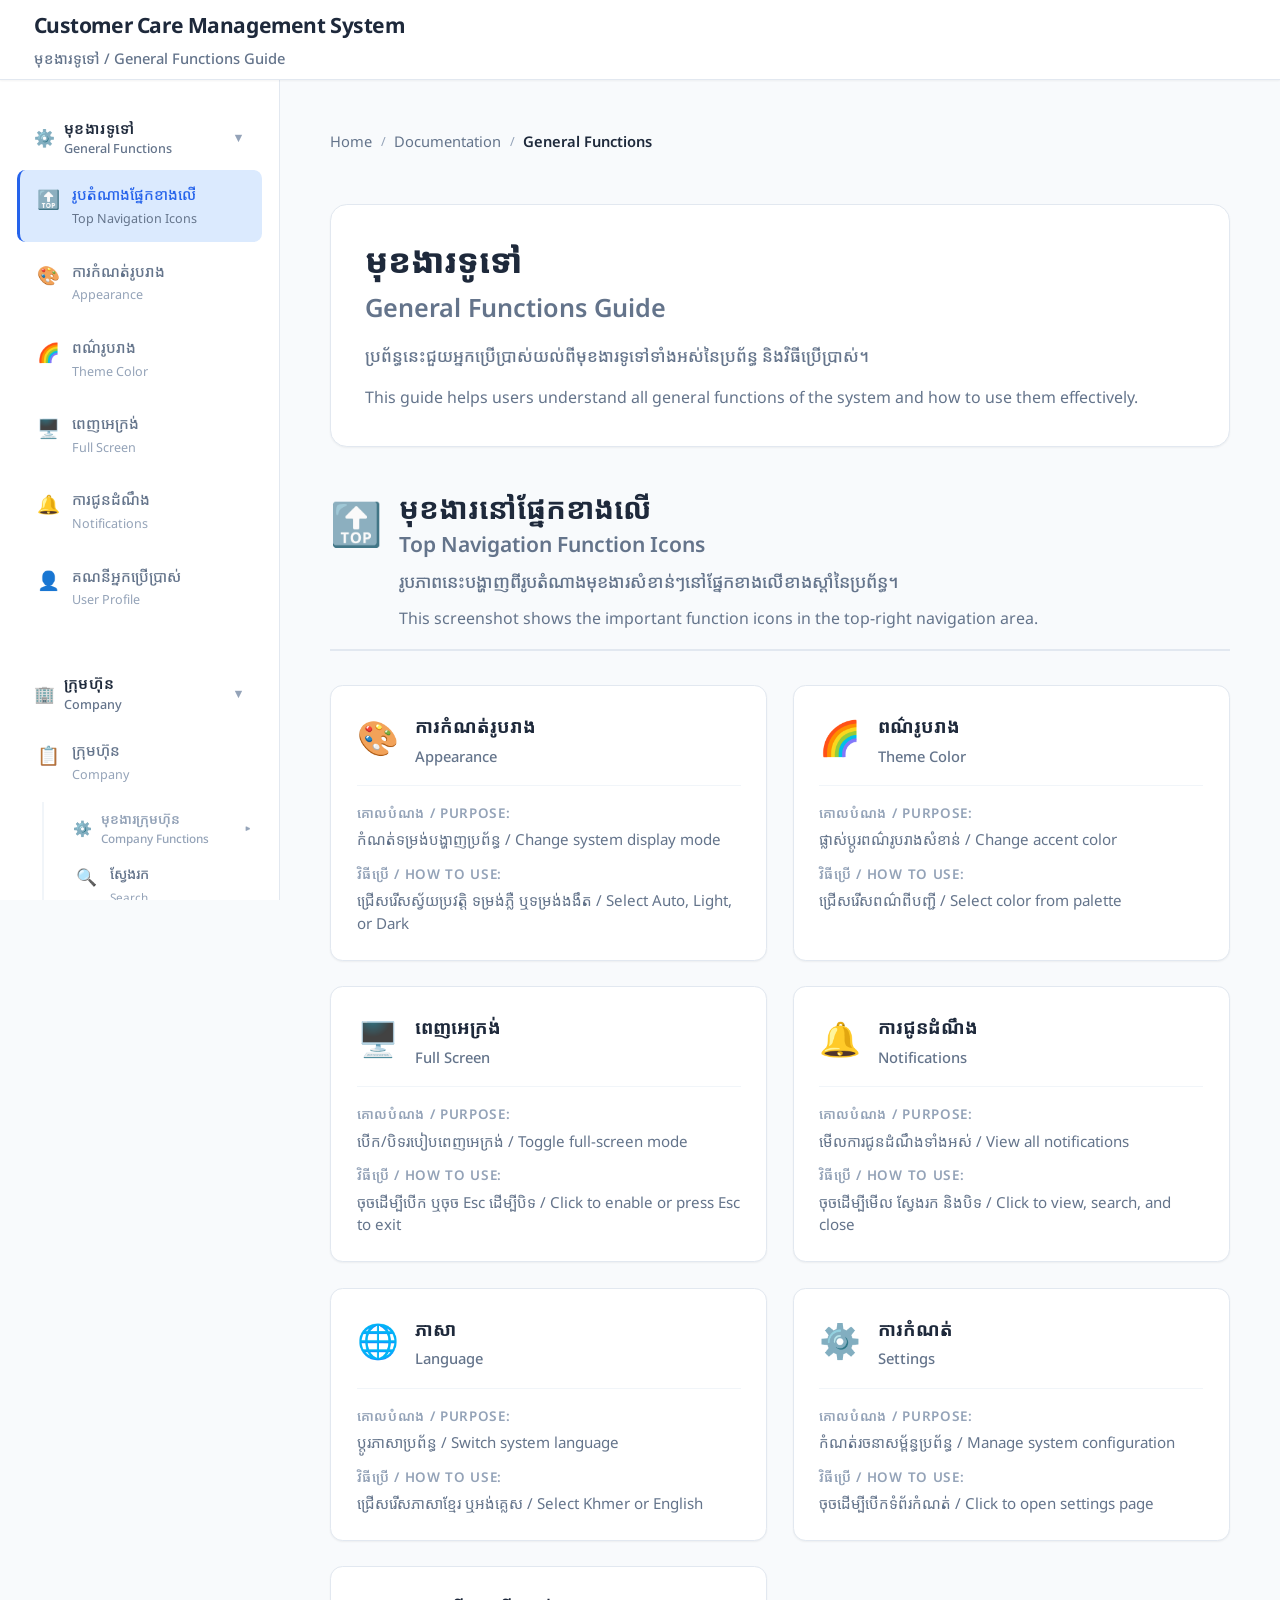
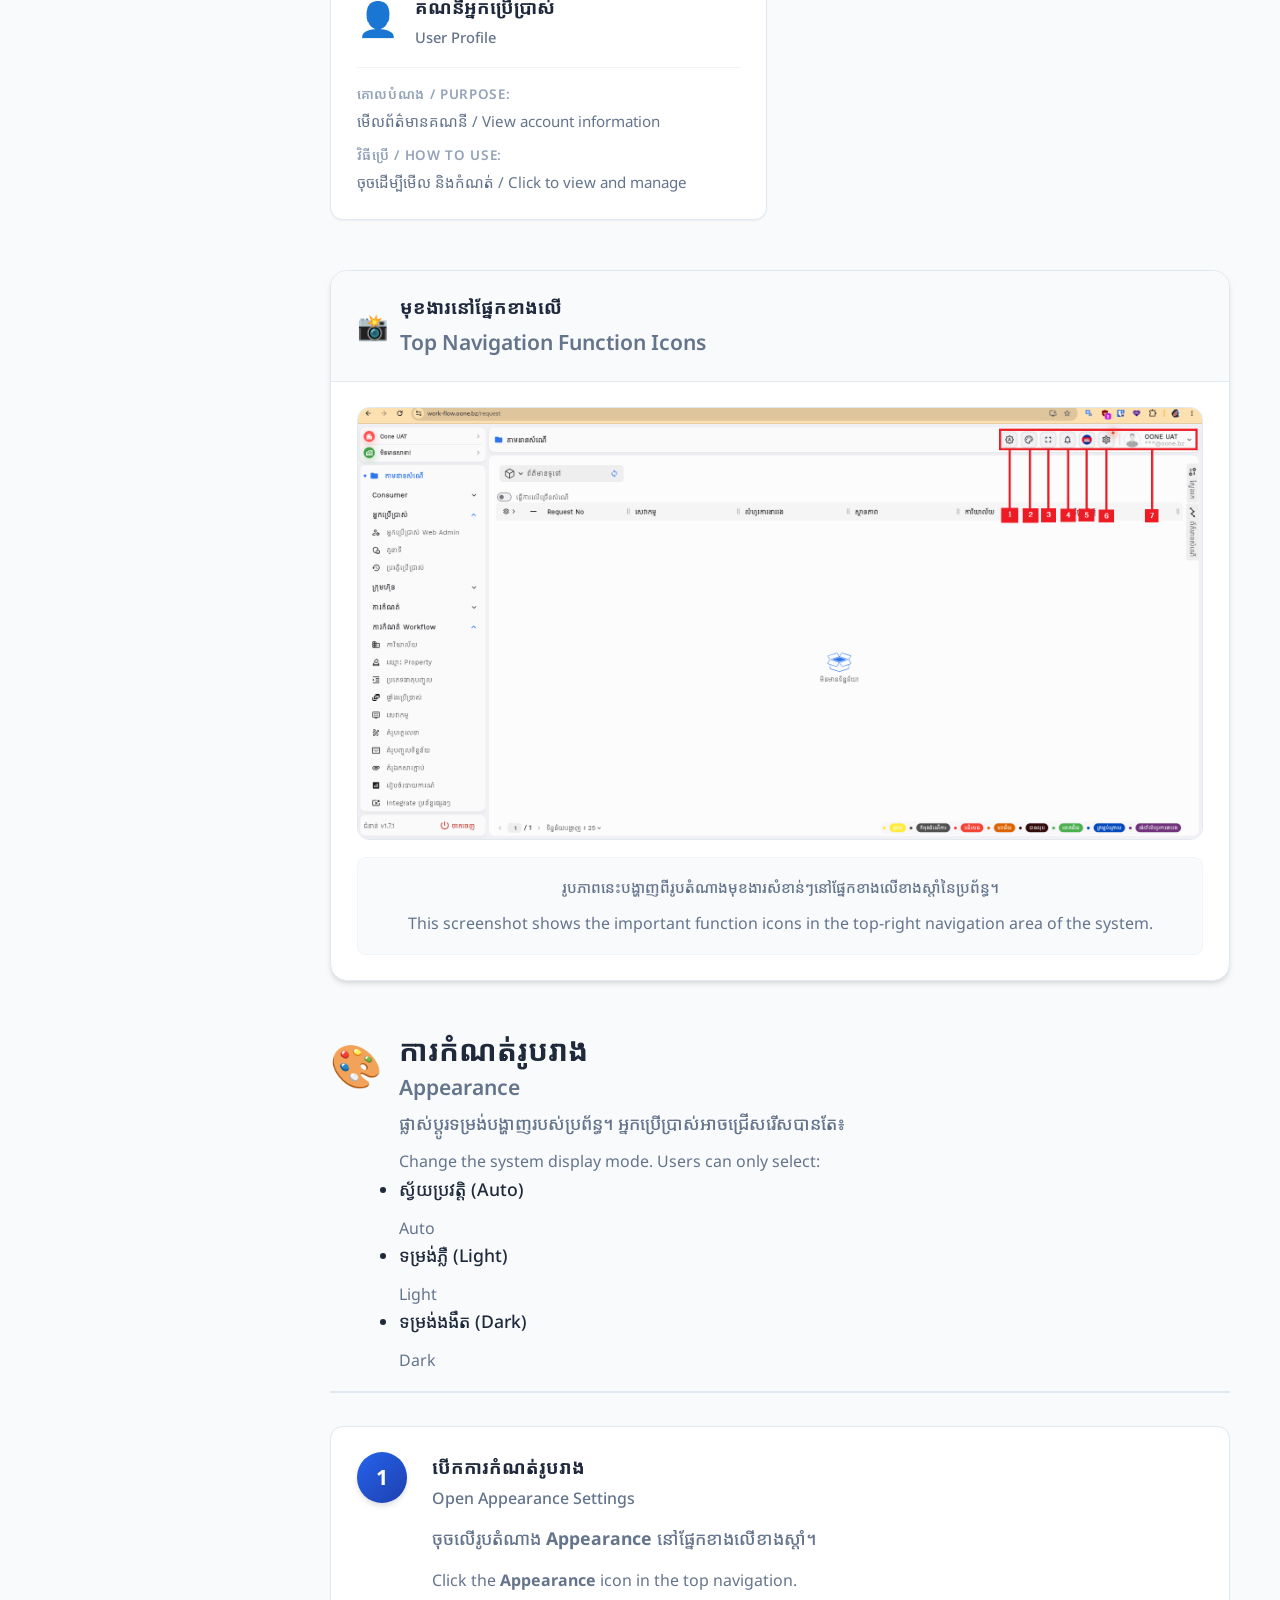
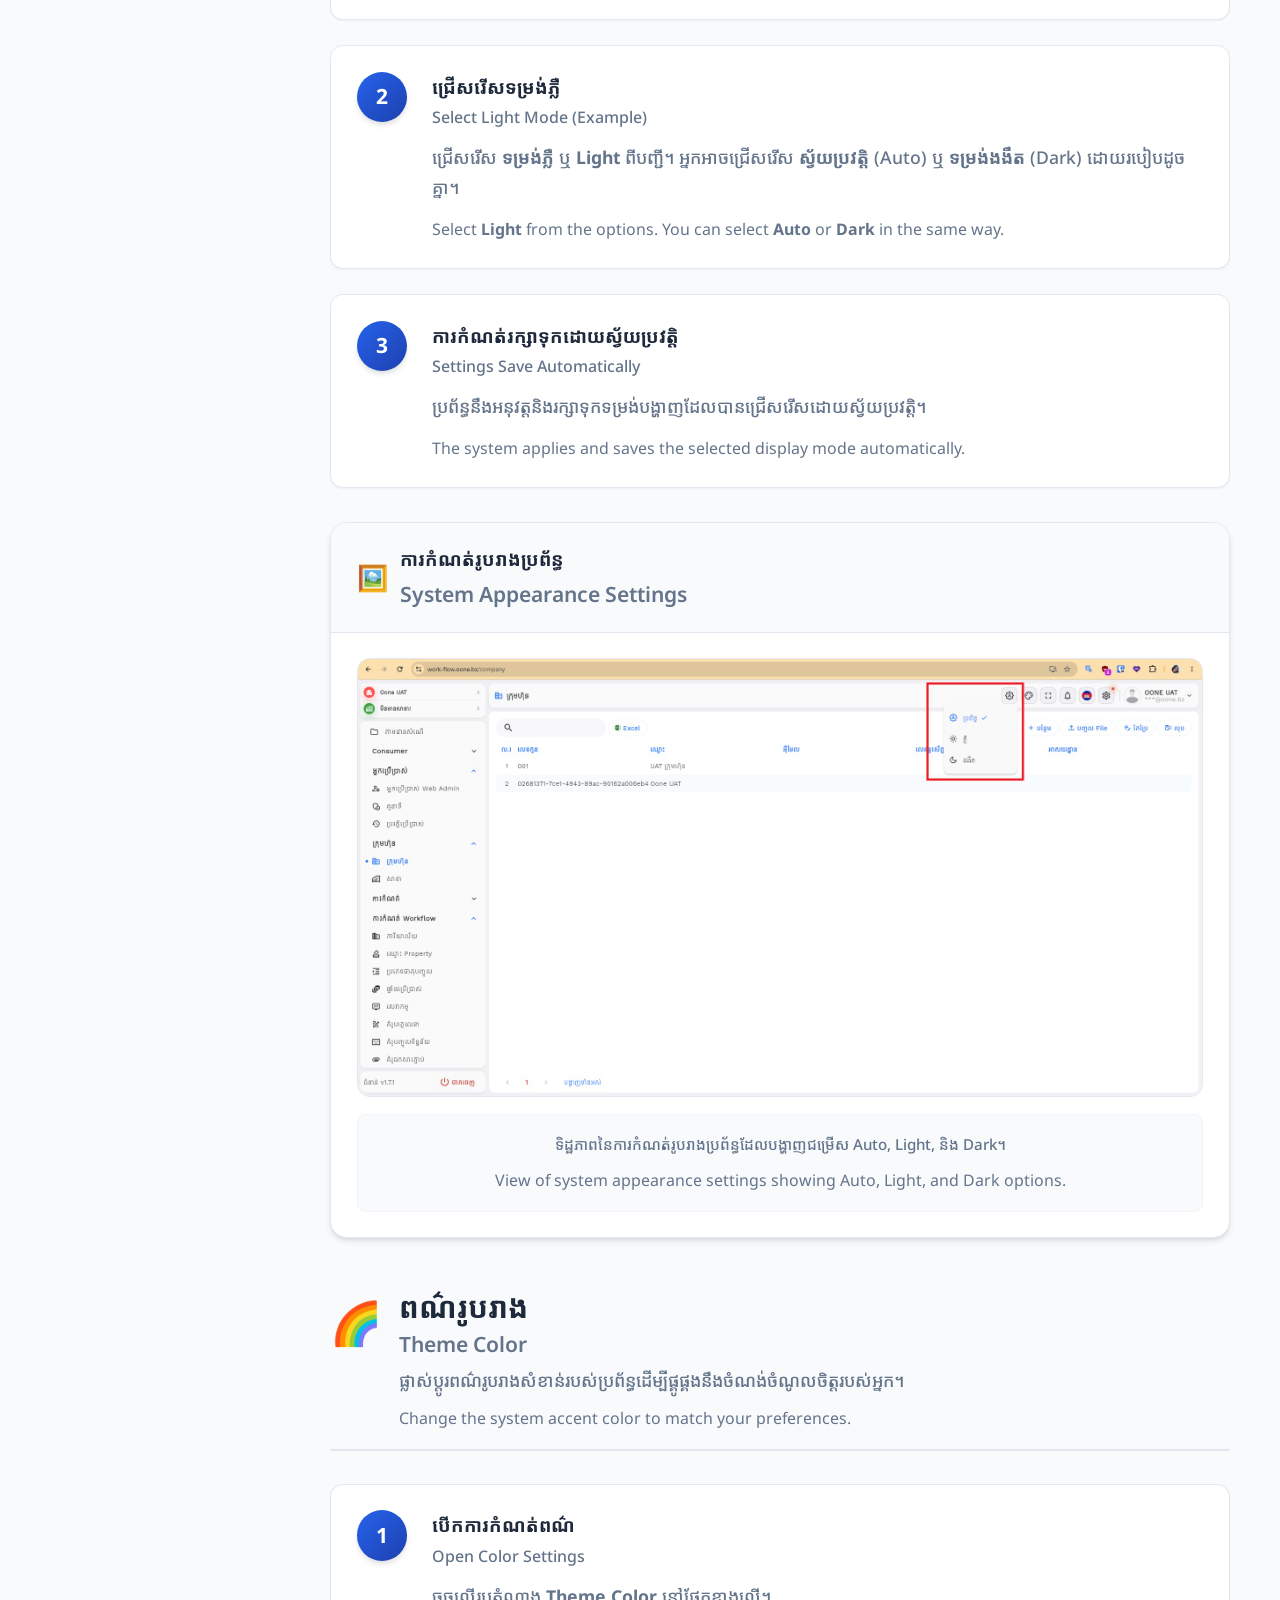
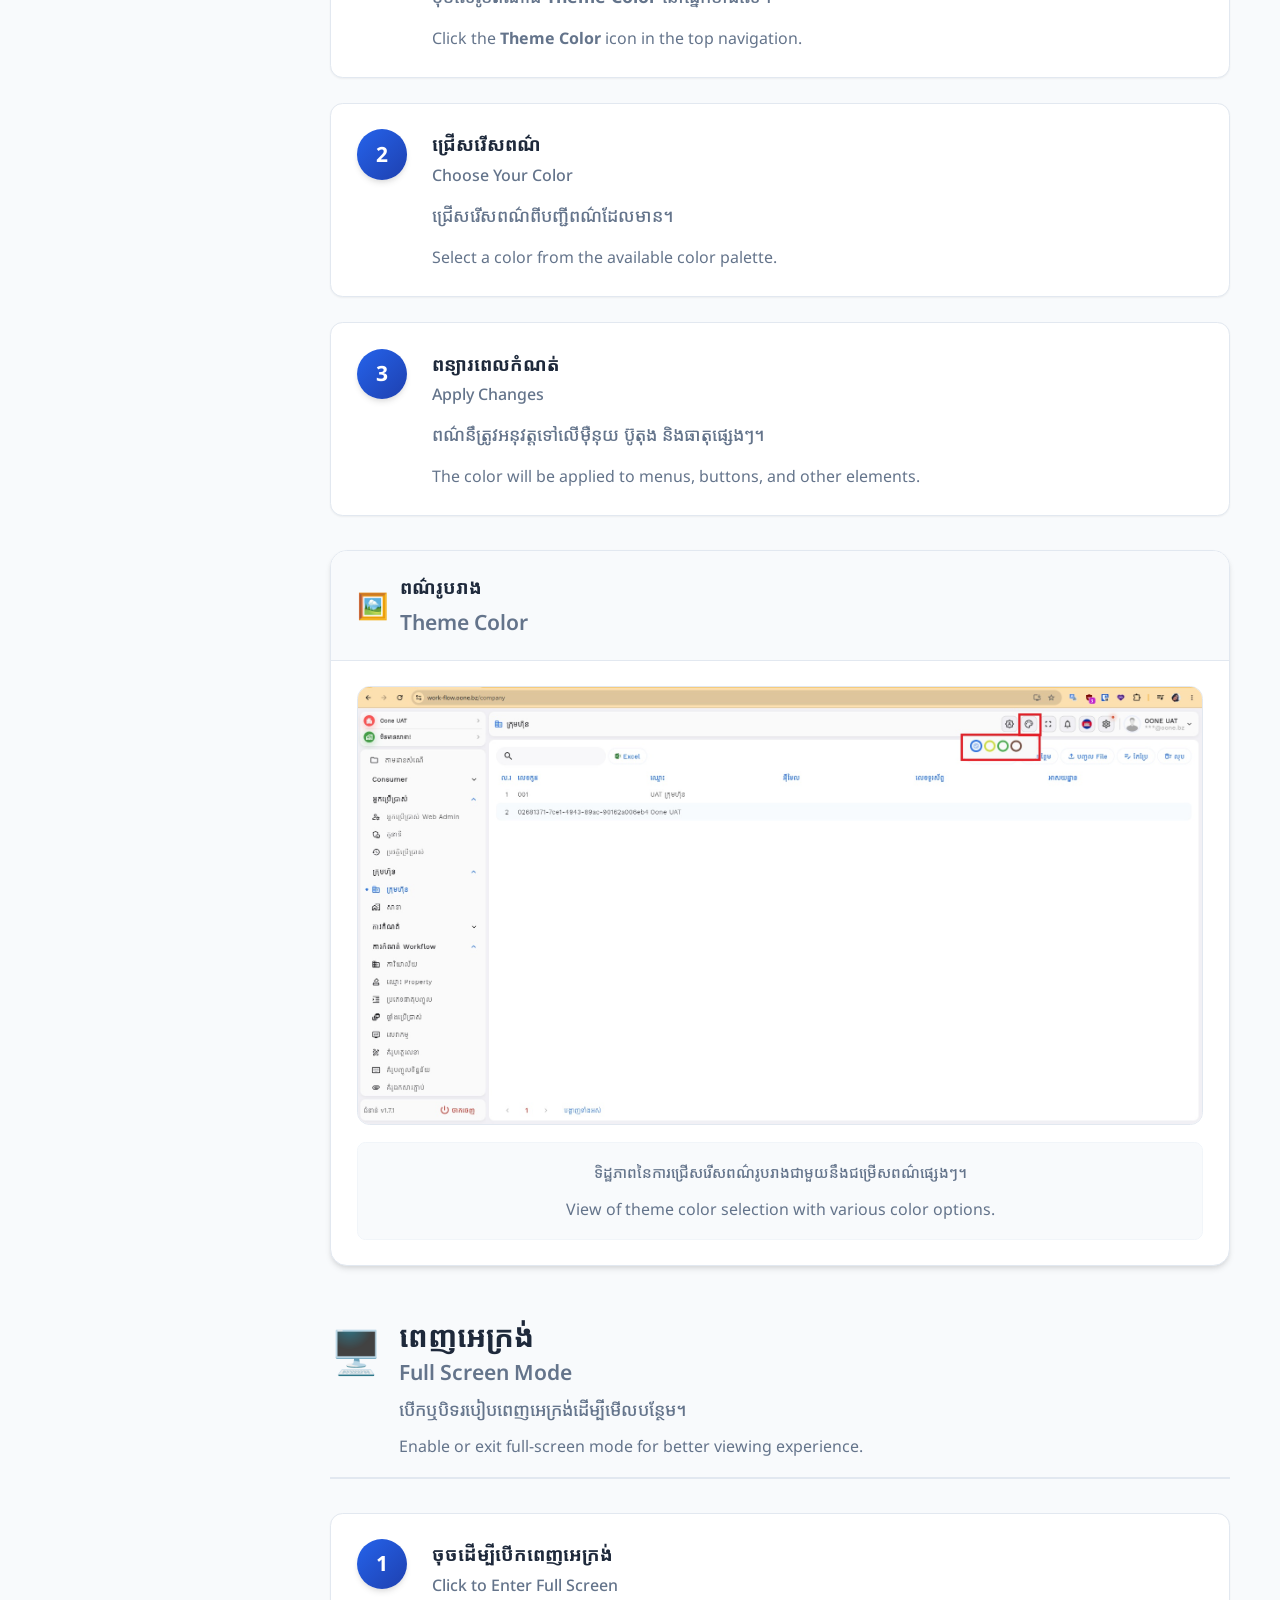
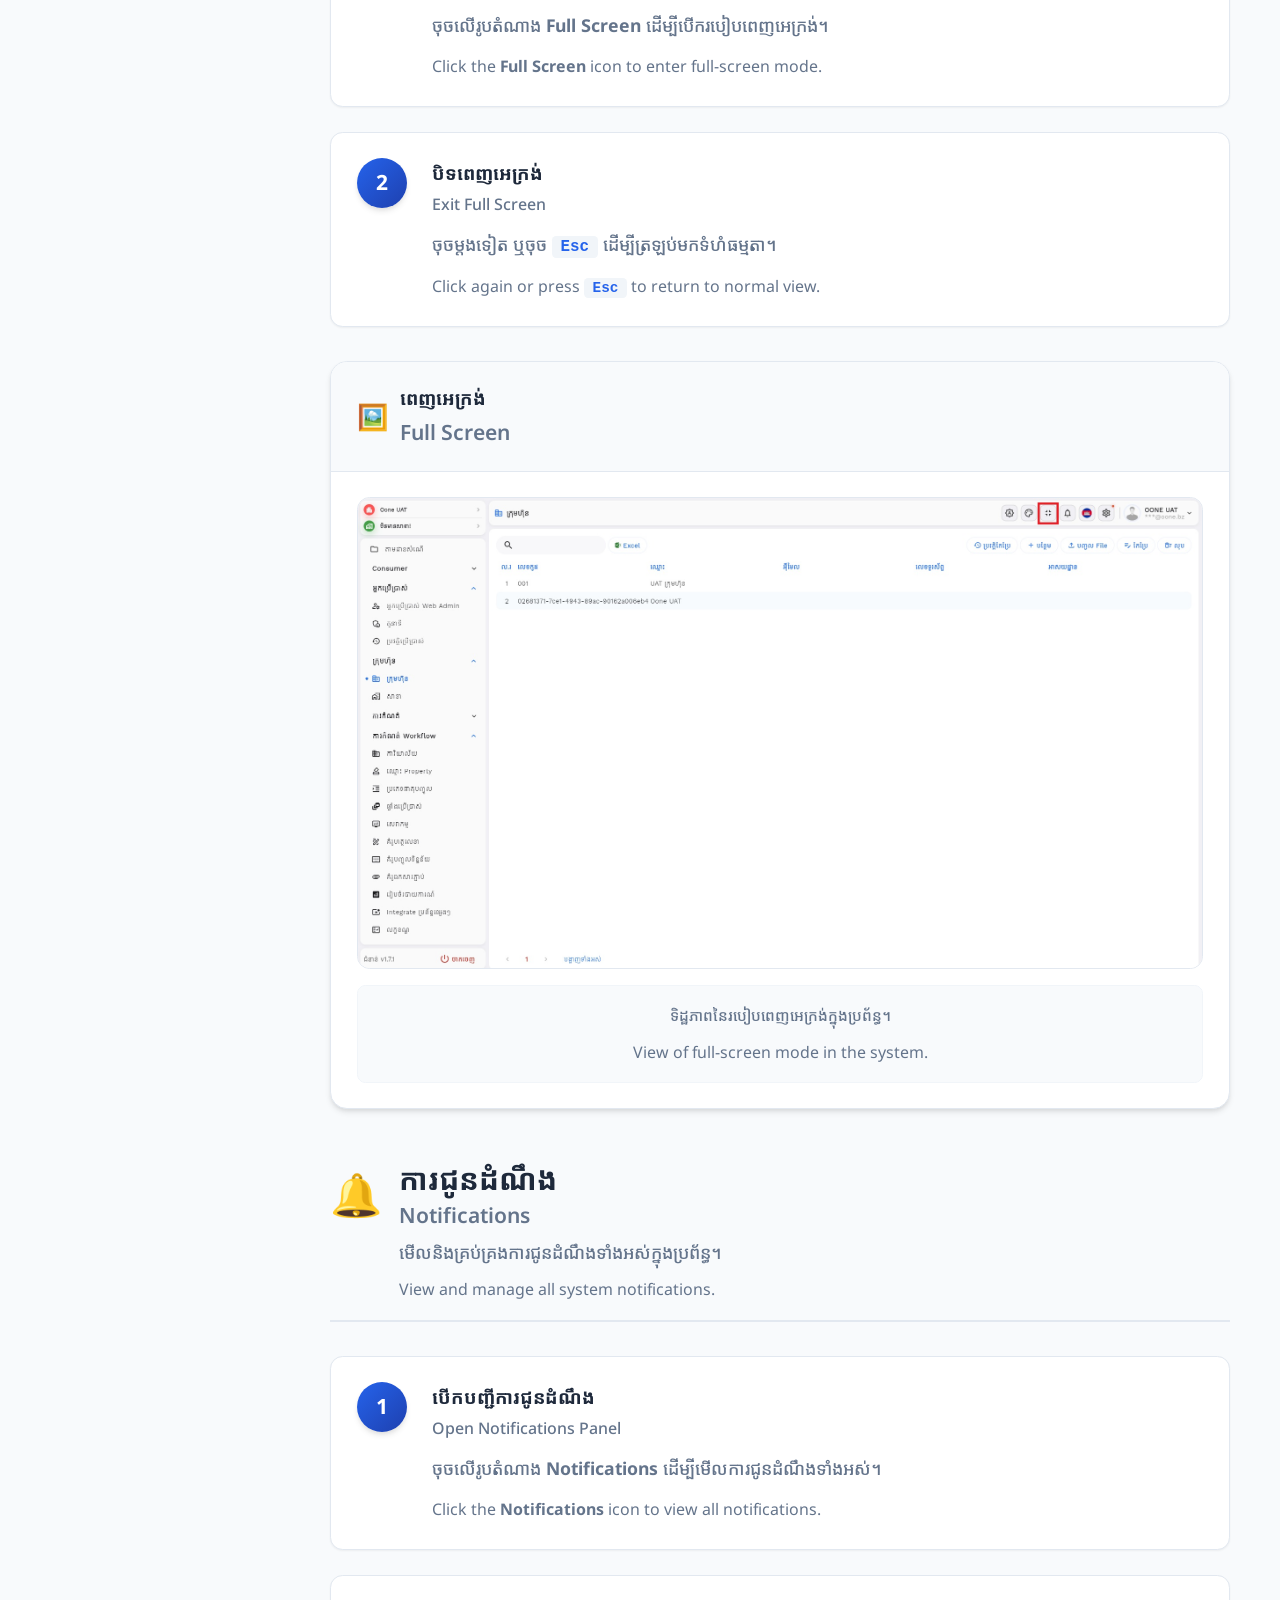
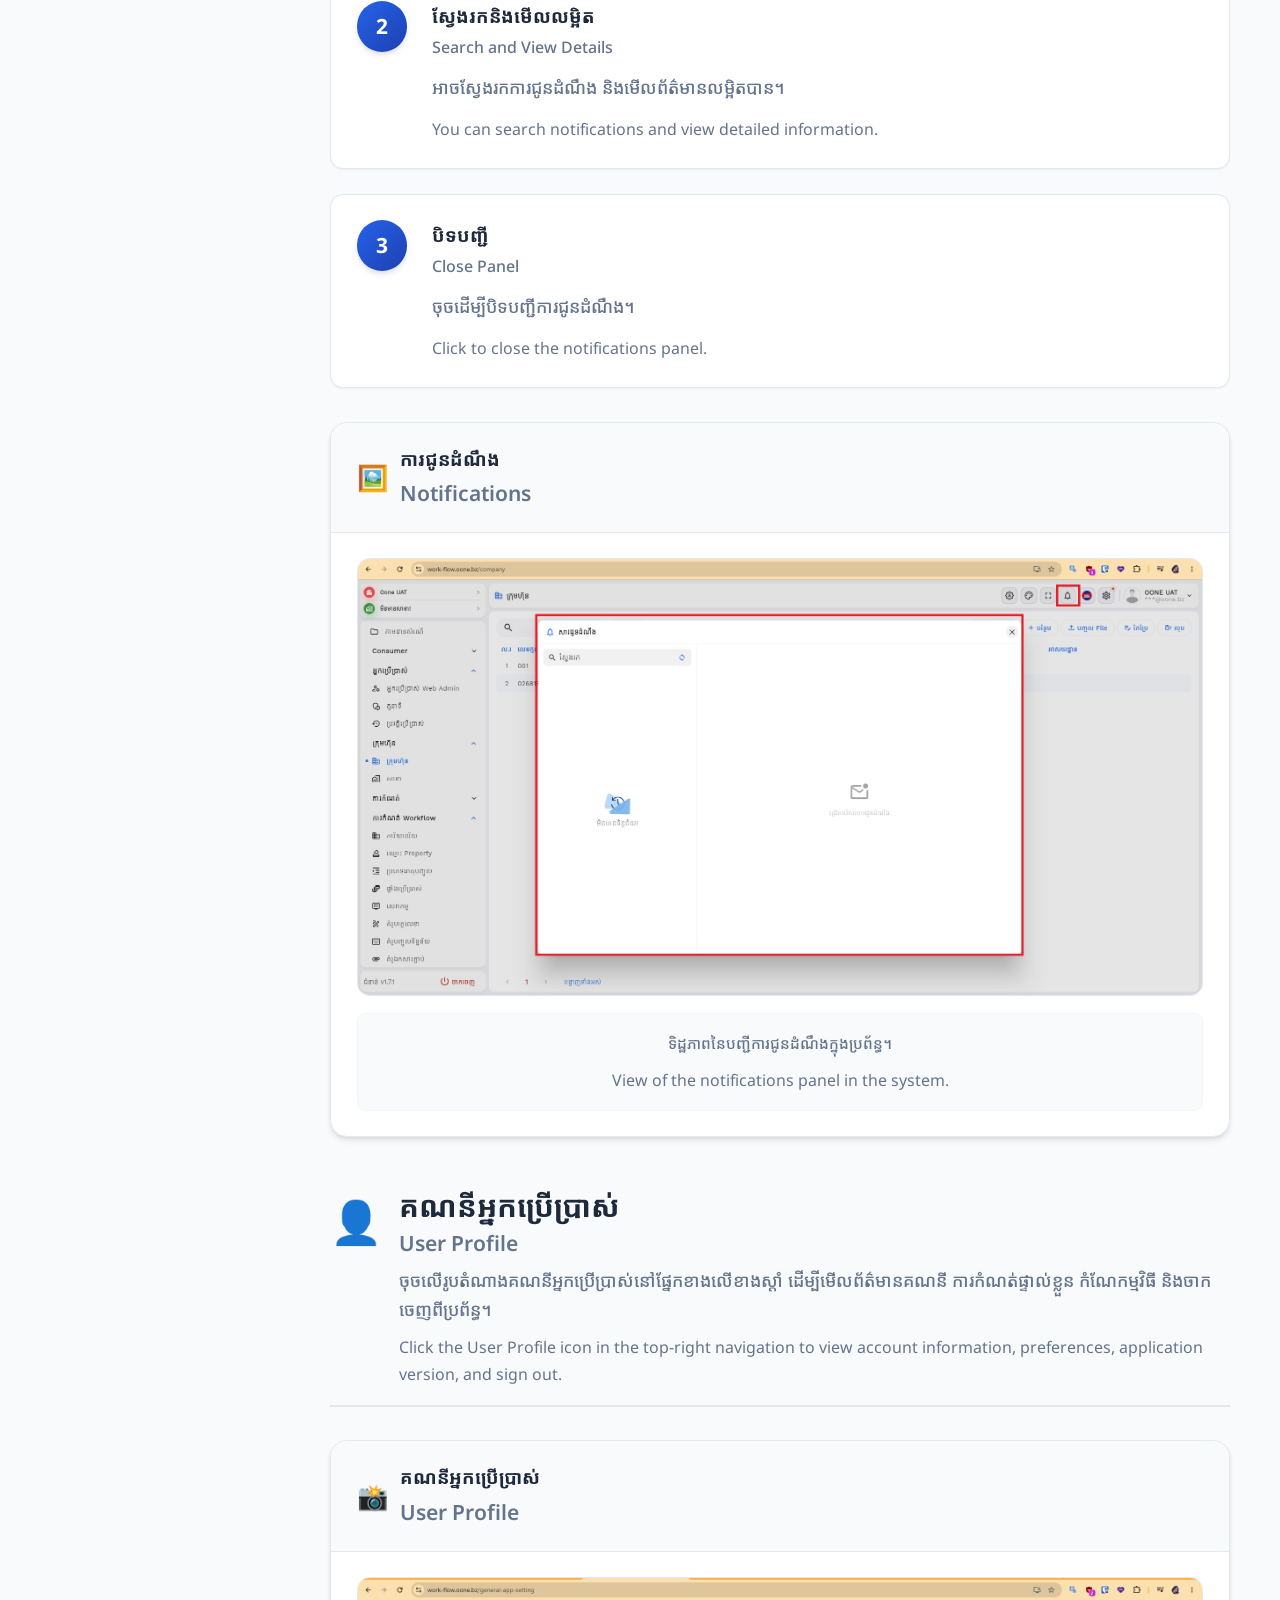
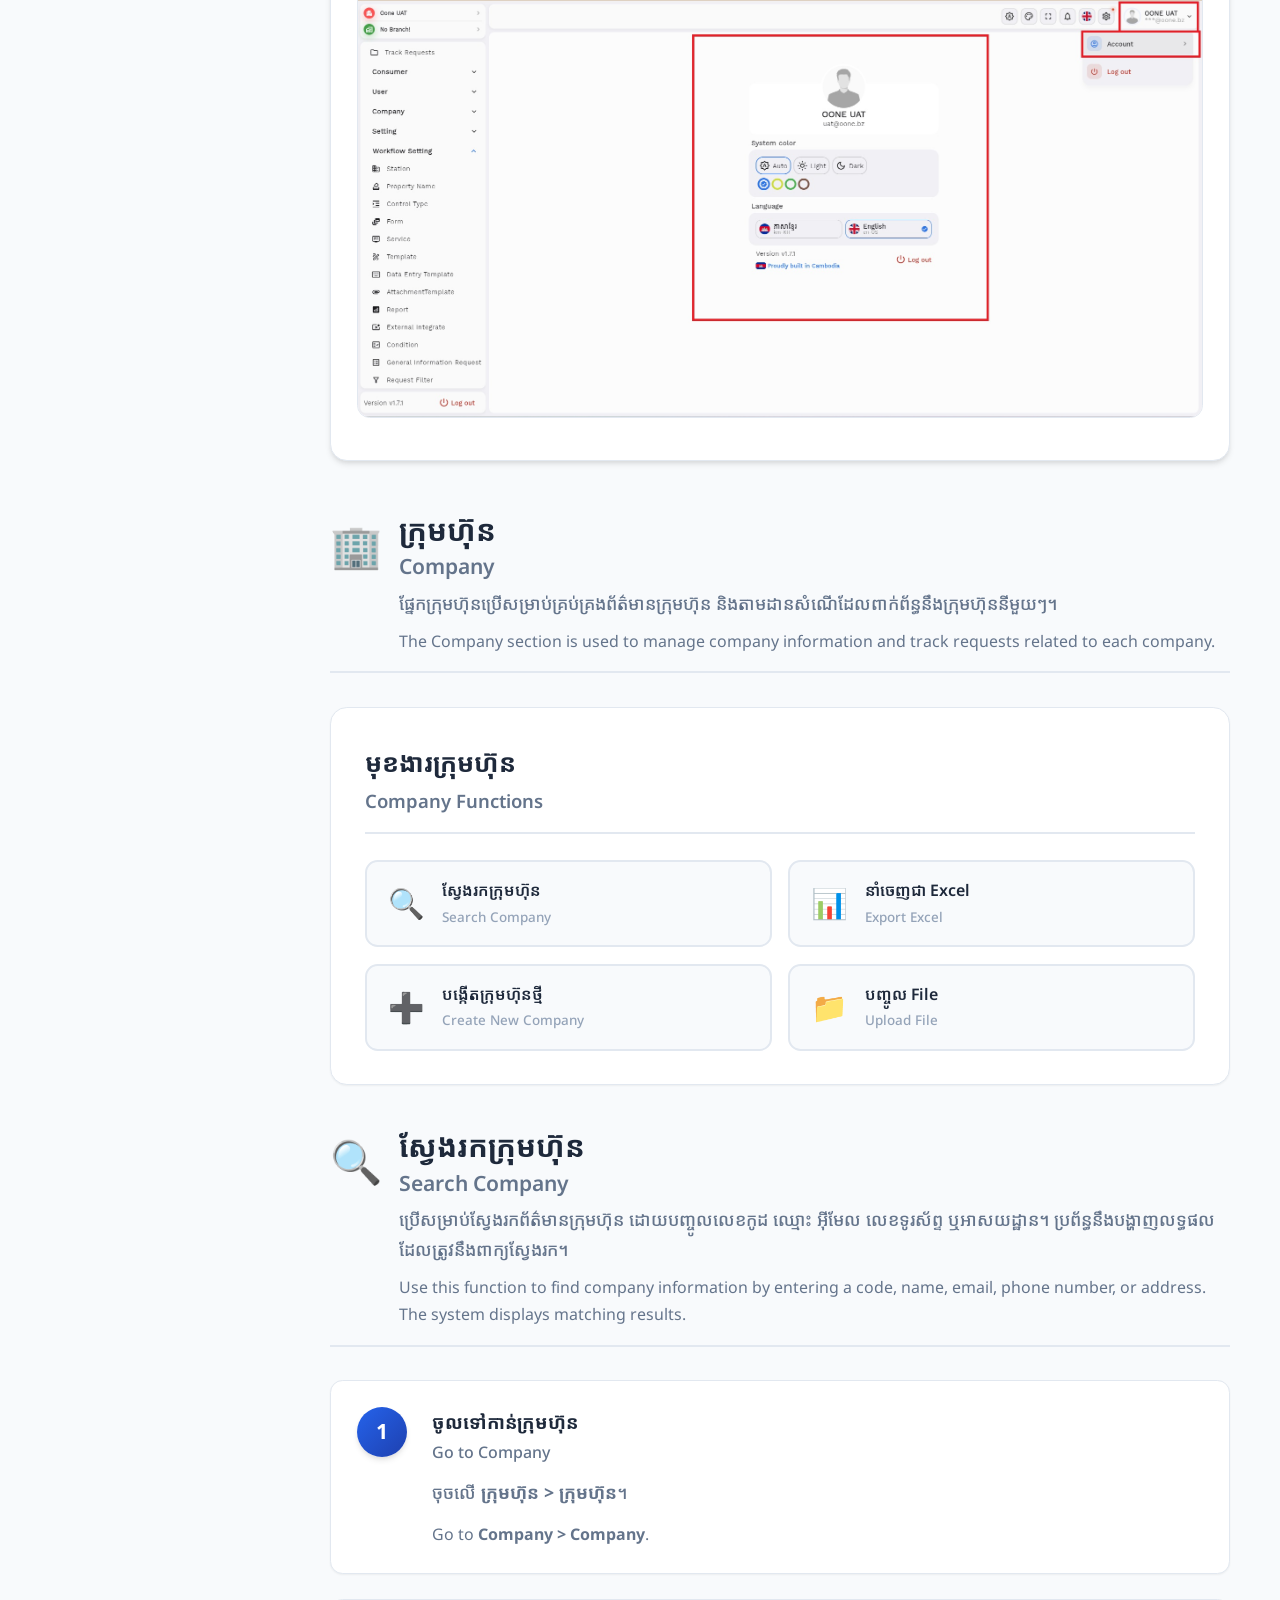
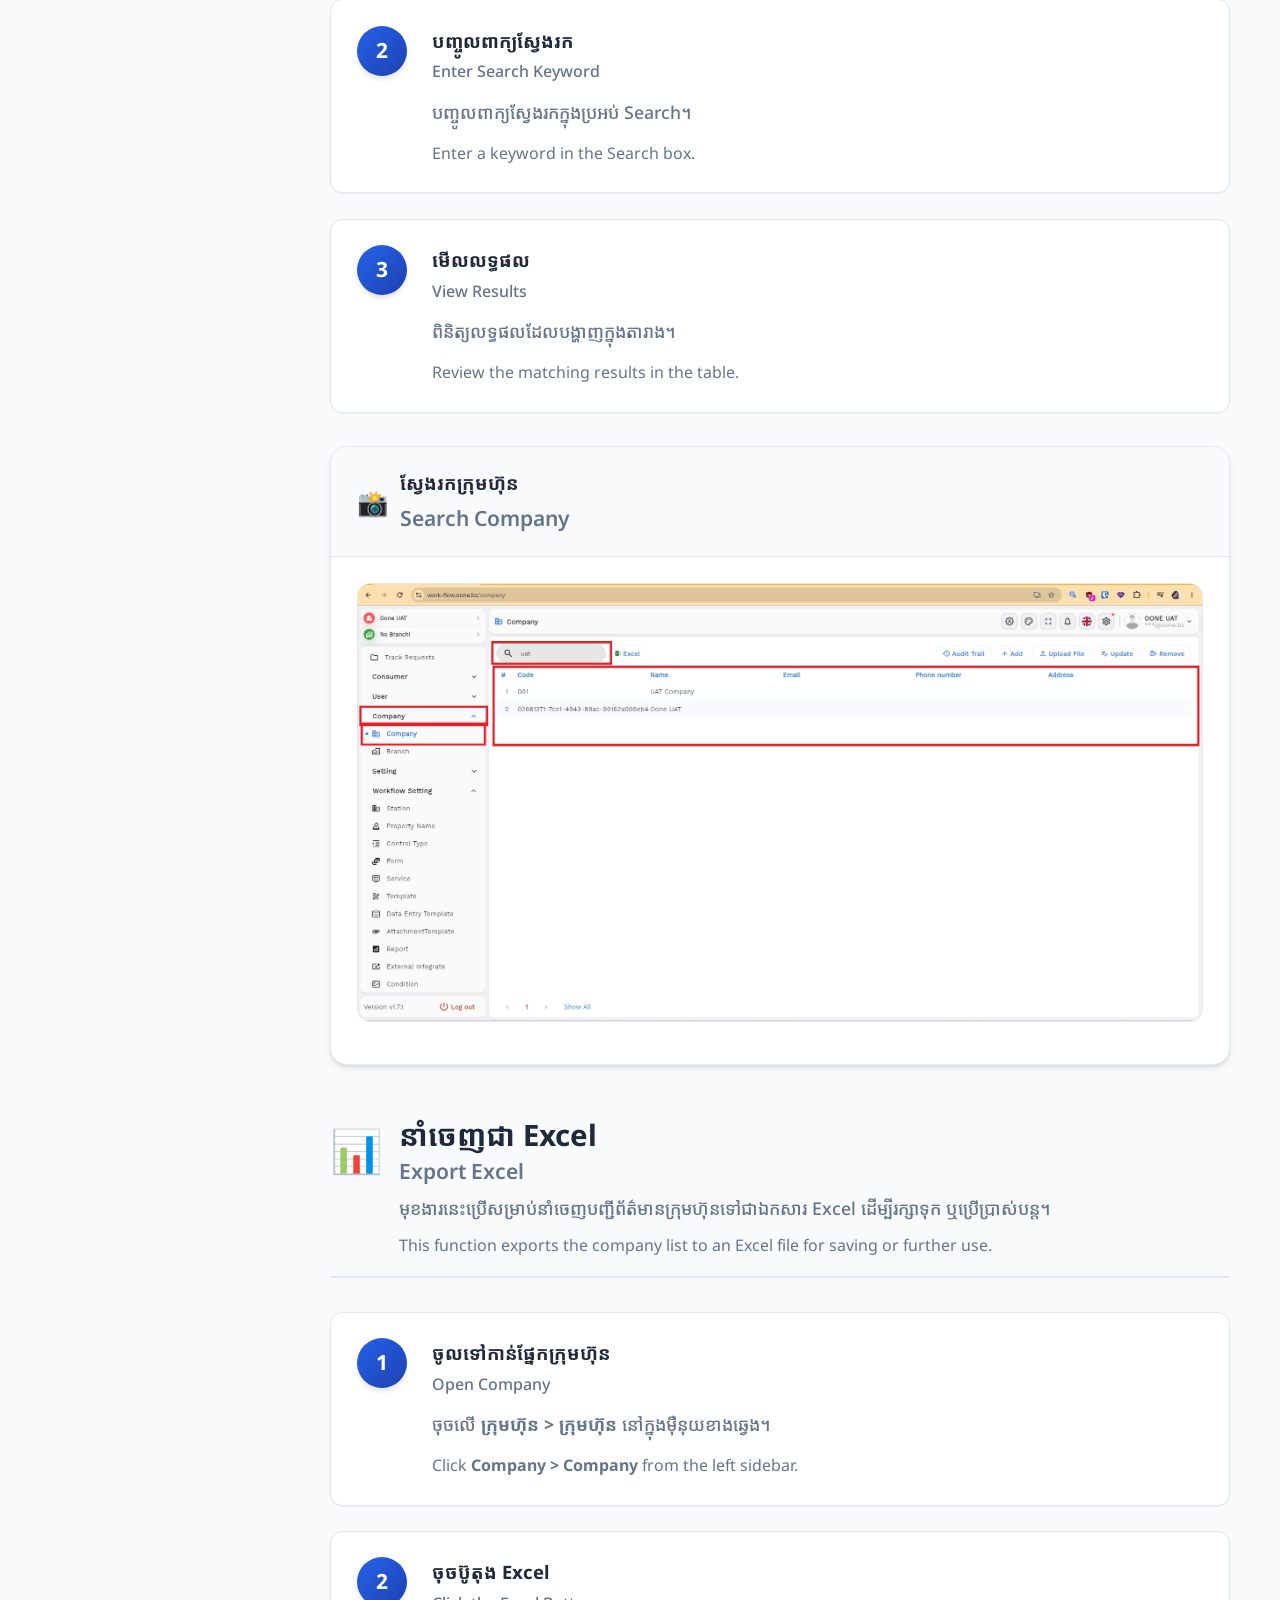
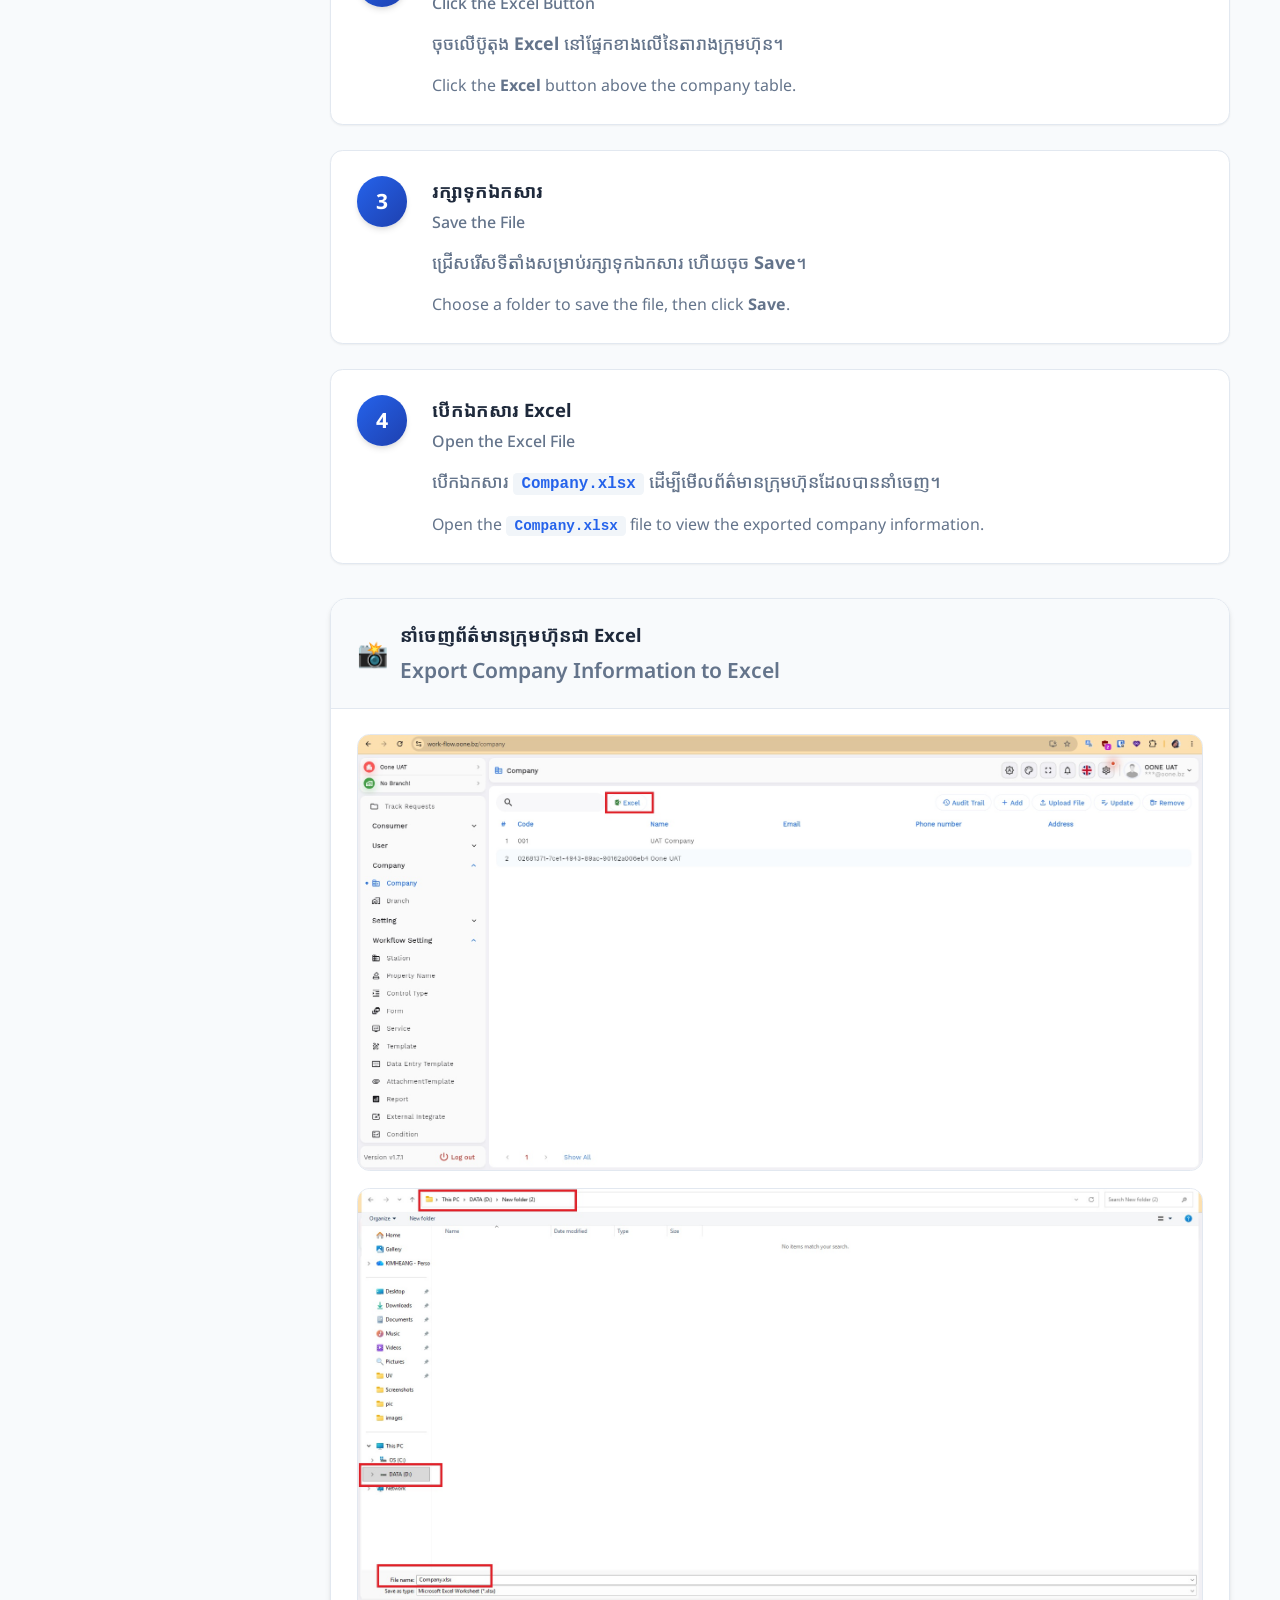
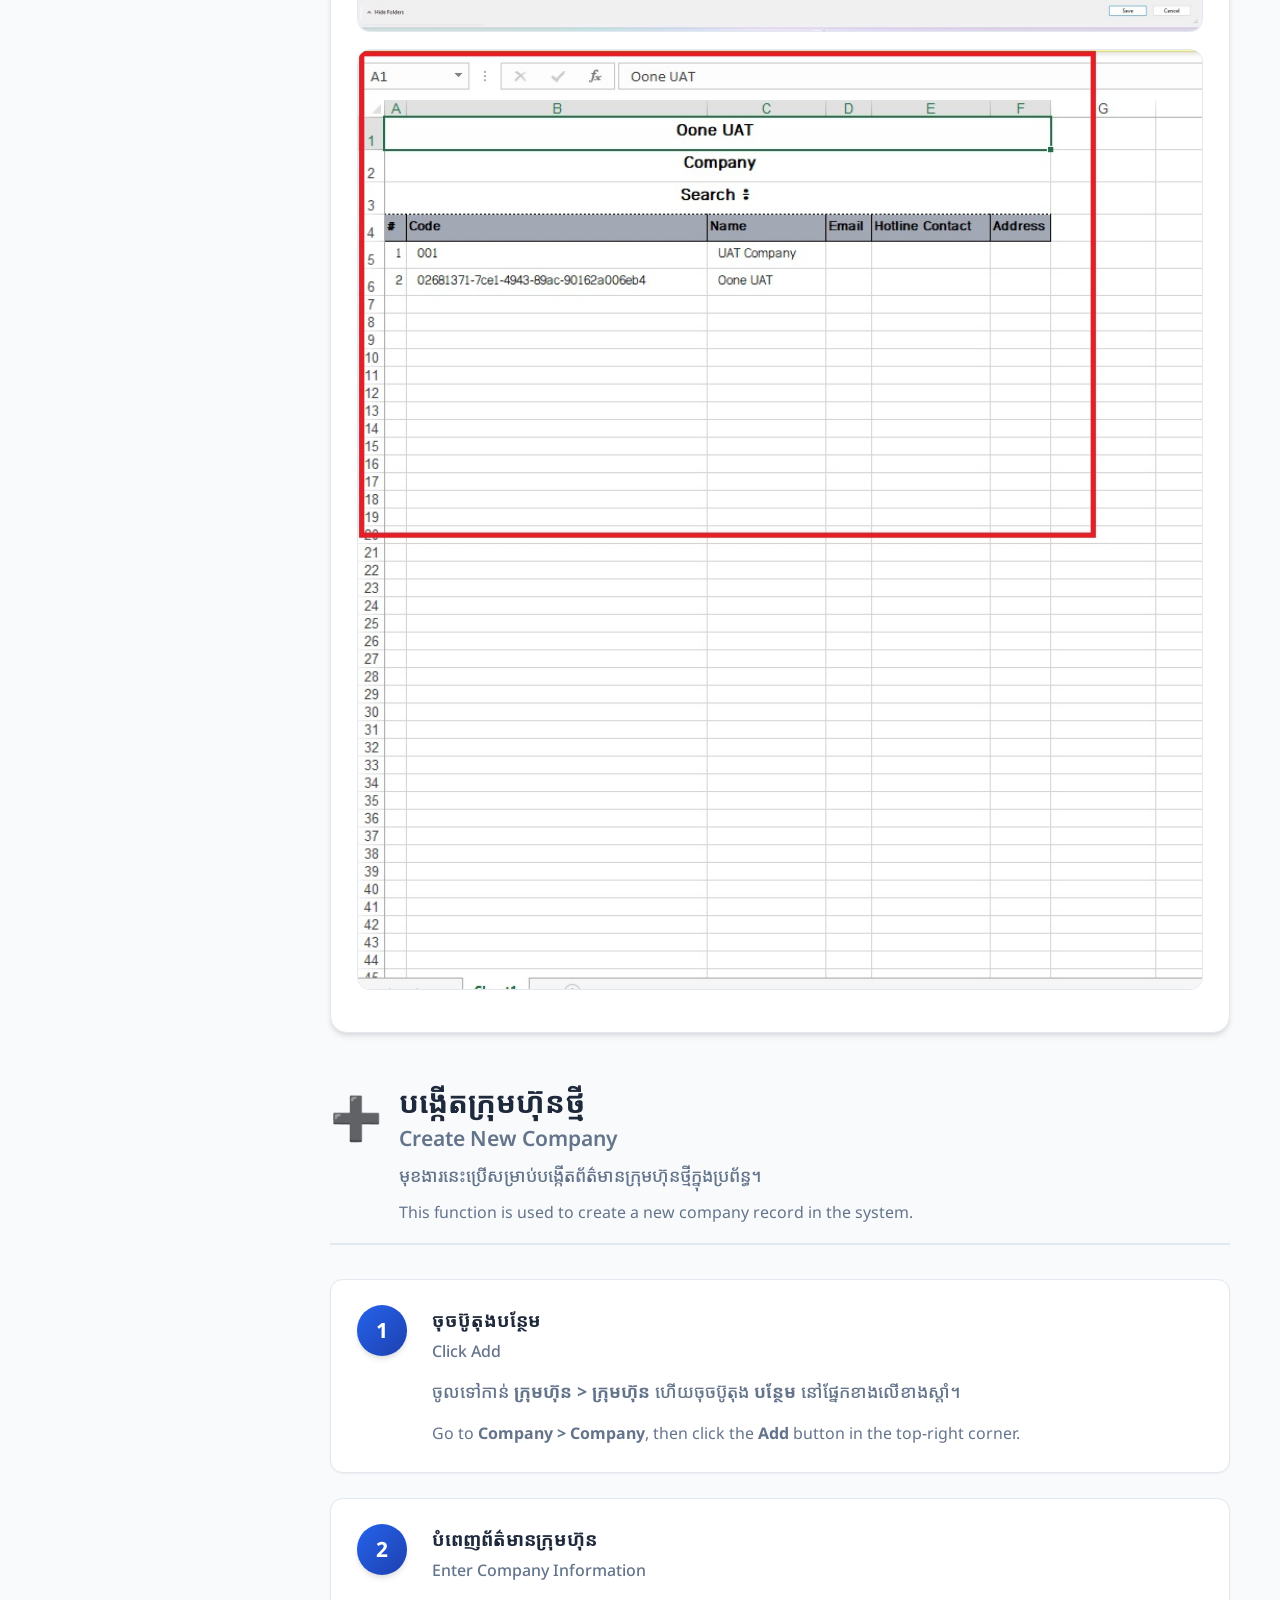
==== commit 4daa2a28: "ក្រុមហ៊ុន" ====
--- a/index.html
+++ b/index.html
@@ -86,38 +86,88 @@
                         </a>
                     </li>
                 </ul>
-
-                <!-- Company Submenu -->
-                <div class="submenu-container">
-                    <button class="submenu-toggle" onclick="toggleSubmenu(this)">
-                        <span class="submenu-icon">🏢</span>
-                        <span class="submenu-text">
-                            <span class="submenu-khmer">ក្រុមហ៊ុន</span>
-                            <span class="submenu-english">Company</span>
-                        </span>
-                        <span class="submenu-arrow">▶</span>
-                    </button>
-                    <ul class="submenu" id="companySubmenu">
-                        <li>
-                            <a href="#company" class="nav-link">
-                                <span class="menu-icon">🏢</span>
-                                <span class="nav-text">
-                                    <span class="nav-khmer">ក្រុមហ៊ុន</span>
-                                    <span class="nav-english">Company</span>
+            </div>
+
+            <!-- Company Main Category -->
+            <div class="sidebar-category">
+                <button class="category-toggle" onclick="toggleCategory(this)">
+                    <span class="category-icon">🏢</span>
+                    <span class="category-text">
+                        <span class="category-khmer">ក្រុមហ៊ុន</span>
+                        <span class="category-english">Company</span>
+                    </span>
+                    <span class="toggle-arrow">▼</span>
+                </button>
+                <ul class="sidebar-menu" id="companyMainMenu">
+                    <li>
+                        <a href="#company" class="nav-link">
+                            <span class="menu-icon">📋</span>
+                            <span class="nav-text">
+                                <span class="nav-khmer">ក្រុមហ៊ុន</span>
+                                <span class="nav-english">Company</span>
+                            </span>
+                        </a>
+                        
+                        <!-- Company Functions Nested Submenu -->
+                        <div class="nested-submenu-container">
+                            <button class="nested-submenu-toggle" onclick="toggleNestedSubmenu(this)">
+                                <span class="nested-submenu-icon">⚙️</span>
+                                <span class="nested-submenu-text">
+                                    <span class="nested-submenu-khmer">មុខងារក្រុមហ៊ុន</span>
+                                    <span class="nested-submenu-english">Company Functions</span>
                                 </span>
-                            </a>
-                        </li>
-                        <li>
-                            <a href="#branch" class="nav-link">
-                                <span class="menu-icon">🏪</span>
-                                <span class="nav-text">
-                                    <span class="nav-khmer">សាខា</span>
-                                    <span class="nav-english">Branch</span>
-                                </span>
-                            </a>
-                        </li>
-                    </ul>
-                </div>
+                                <span class="nested-submenu-arrow">▶</span>
+                            </button>
+                            <ul class="nested-submenu" id="companyFunctionsSubmenu">
+                                <li>
+                                    <a href="#company-search" class="nav-link">
+                                        <span class="menu-icon">🔍</span>
+                                        <span class="nav-text">
+                                            <span class="nav-khmer">ស្វែងរក</span>
+                                            <span class="nav-english">Search</span>
+                                        </span>
+                                    </a>
+                                </li>
+                                <li>
+                                    <a href="#export-excel" class="nav-link">
+                                        <span class="menu-icon">📊</span>
+                                        <span class="nav-text">
+                                            <span class="nav-khmer">នាំចេញជា Excel</span>
+                                            <span class="nav-english">Export Excel</span>
+                                        </span>
+                                    </a>
+                                </li>
+                                <li>
+                                    <a href="#create-company" class="nav-link">
+                                        <span class="menu-icon">➕</span>
+                                        <span class="nav-text">
+                                            <span class="nav-khmer">បង្កើតក្រុមហ៊ុនថ្មី</span>
+                                            <span class="nav-english">Create New Company</span>
+                                        </span>
+                                    </a>
+                                </li>
+                                <li>
+                                    <a href="#upload-file" class="nav-link">
+                                        <span class="menu-icon">📁</span>
+                                        <span class="nav-text">
+                                            <span class="nav-khmer">បញ្ចូល File</span>
+                                            <span class="nav-english">Upload File</span>
+                                        </span>
+                                    </a>
+                                </li>
+                            </ul>
+                        </div>
+                    </li>
+                    <li>
+                        <a href="#branch" class="nav-link">
+                            <span class="menu-icon">🏪</span>
+                            <span class="nav-text">
+                                <span class="nav-khmer">សាខា</span>
+                                <span class="nav-english">Branch</span>
+                            </span>
+                        </a>
+                    </li>
+                </ul>
             </div>
         </div>
     </aside>
@@ -146,7 +196,7 @@
                 <span class="heading-english">General Functions Guide</span>
             </h1>
             <p class="intro-text">
-                <span class="text-khmer">មគ្គុម្មប្រព័ន្ធនេះជួយអ្នកប្រើប្រាស់យល់ពីមុខងារទូទៅទាំងអស់នៃប្រព័ន្ធ និងវិធីប្រើប្រាស់។</span>
+                <span class="text-khmer">ប្រព័ន្ធនេះជួយអ្នកប្រើប្រាស់យល់ពីមុខងារទូទៅទាំងអស់នៃប្រព័ន្ធ និងវិធីប្រើប្រាស់។</span>
                 <span class="text-english">This guide helps users understand all general functions of the system and how to use them effectively.</span>
             </p>
         </section>
@@ -157,7 +207,7 @@
                 <div class="section-icon">🔝</div>
                 <div class="section-title-group">
                     <h2 class="section-title">
-                        <span class="title-khmer">រូបតំណាងមុខងារនៅផ្នែកខាងលើ</span>
+                        <span class="title-khmer">មុខងារនៅផ្នែកខាងលើ</span>
                         <span class="title-english">Top Navigation Function Icons</span>
                     </h2>
                     <p class="section-description">
@@ -317,7 +367,7 @@
                 <div class="screenshot-header">
                     <span class="screenshot-icon">📸</span>
                     <h3 class="screenshot-title">
-                        <span class="title-khmer">រូបតំណាងមុខងារនៅផ្នែកខាងលើ</span>
+                        <span class="title-khmer">មុខងារនៅផ្នែកខាងលើ</span>
                         <span class="title-english">Top Navigation Function Icons</span>
                     </h3>
                 </div>
@@ -723,23 +773,77 @@
                         <span class="title-english">Company</span>
                     </h2>
                     <p class="section-description">
-                        <span class="desc-khmer">ផ្នែកក្រុមហ៊ុនប្រើសម្រាប់មើល និងគ្រប់គ្រងព័ត៌មានក្រុមហ៊ុន។ អ្នកប្រើប្រាស់អាចស្វែងរកព័ត៌មានក្រុមហ៊ុនបានយ៉ាងងាយស្រួល។</span>
-                        <span class="desc-english">The Company section is used to view and manage company information. Users can easily search for company records.</span>
+                        <span class="desc-khmer">ផ្នែកក្រុមហ៊ុនប្រើសម្រាប់គ្រប់គ្រងព័ត៌មានក្រុមហ៊ុន និងតាមដានសំណើដែលពាក់ព័ន្ធនឹងក្រុមហ៊ុននីមួយៗ។</span>
+                        <span class="desc-english">The Company section is used to manage company information and track requests related to each company.</span>
                     </p>
                 </div>
             </div>
 
+            <!-- Company Functions Quick Links -->
+            <div class="function-links-container">
+                <h3 class="function-links-title">
+                    <span class="title-khmer">មុខងារក្រុមហ៊ុន</span>
+                    <span class="title-english">Company Functions</span>
+                </h3>
+                <div class="function-links-grid">
+                    <a href="#company-search" class="function-link">
+                        <span class="function-link-icon">🔍</span>
+                        <span class="function-link-text">
+                            <span class="text-khmer">ស្វែងរកក្រុមហ៊ុន</span>
+                            <span class="text-english">Search Company</span>
+                        </span>
+                    </a>
+                    <a href="#export-excel" class="function-link">
+                        <span class="function-link-icon">📊</span>
+                        <span class="function-link-text">
+                            <span class="text-khmer">នាំចេញជា Excel</span>
+                            <span class="text-english">Export Excel</span>
+                        </span>
+                    </a>
+                    <a href="#create-company" class="function-link">
+                        <span class="function-link-icon">➕</span>
+                        <span class="function-link-text">
+                            <span class="text-khmer">បង្កើតក្រុមហ៊ុនថ្មី</span>
+                            <span class="text-english">Create New Company</span>
+                        </span>
+                    </a>
+                    <a href="#upload-file" class="function-link">
+                        <span class="function-link-icon">📁</span>
+                        <span class="function-link-text">
+                            <span class="text-khmer">បញ្ចូល File</span>
+                            <span class="text-english">Upload File</span>
+                        </span>
+                    </a>
+                </div>
+            </div>
+
+        <!-- Search Company Section -->
+        <section id="company-search" class="content-section">
+            <div class="section-header">
+                <div class="section-icon">🔍</div>
+                <div class="section-title-group">
+                    <h2 class="section-title">
+                        <span class="title-khmer">ស្វែងរកក្រុមហ៊ុន</span>
+                        <span class="title-english">Search Company</span>
+                    </h2>
+                    <p class="section-description">
+                        <span class="desc-khmer">ប្រើសម្រាប់ស្វែងរកព័ត៌មានក្រុមហ៊ុន ដោយបញ្ចូលលេខកូដ ឈ្មោះ អ៊ីមែល លេខទូរស័ព្ទ ឬអាសយដ្ឋាន។ ប្រព័ន្ធនឹងបង្ហាញលទ្ធផលដែលត្រូវនឹងពាក្យស្វែងរក។</span>
+                        <span class="desc-english">Use this function to find company information by entering a code, name, email, phone number, or address. The system displays matching results.</span>
+                    </p>
+                </div>
+            </div>
+
             <div class="steps-container">
                 <div class="step-item">
                     <div class="step-number">1</div>
                     <div class="step-content">
                         <h3>
-                            <span class="content-khmer">ស្វែងរកក្រុមហ៊ុន</span>
-                            <span class="content-english">Search Company</span>
-                        </h3>
-                        <p>
-                            <span class="text-khmer">ចុចលើម៉ឺនុយ <strong>ក្រុមហ៊ុន > ក្រុមហ៊ុន</strong>។ បញ្ចូលពាក្យគន្លឹះក្នុងប្រអប់ស្វែងរក ដើម្បីស្វែងរកព័ត៌មានក្រុមហ៊ុន ដូចជា លេខកូដ ឈ្មោះ អ៊ីមែល លេខទូរស័ព្ទ ឬអាសយដ្ឋាន។ លទ្ធផលក្នុងតារាងនឹងបង្ហាញតាមពាក្យដែលបានស្វែងរក។</span>
-                            <span class="text-english">Click <strong>Company > Company</strong>. Enter a keyword in the search box to find company information, such as company code, name, email, phone number, or address. The table will show matching results.</span>
+                            <span class="content-khmer">ចូលទៅកាន់ក្រុមហ៊ុន</span>
+                            <span class="content-english">Go to Company</span>
+                        </h3>
+                        <p>
+                            <span class="text-khmer">ចុចលើ <strong>ក្រុមហ៊ុន > ក្រុមហ៊ុន</strong>។</span>
+                            <span class="text-english">Go to <strong>Company > Company</strong>.</span>
                         </p>
                     </div>
                 </div>
@@ -748,27 +852,27 @@
                     <div class="step-number">2</div>
                     <div class="step-content">
                         <h3>
-                            <span class="content-khmer">របៀបប្រើប្រាស់</span>
-                            <span class="content-english">How to Use</span>
-                        </h3>
-                        <p>
-                            <span class="text-khmer">អនុវត្តជំហានទាំងនេះដើម្បីស្វែងរកព័ត៌មានក្រុមហ៊ុន៖</span>
-                            <span class="text-english">Follow these steps to search for company information:</span>
-                        </p>
-                        <ol class="step-list">
-                            <li>
-                                <span class="text-khmer">ចុចលើ <strong>ក្រុមហ៊ុន > ក្រុមហ៊ុន</strong>។</span>
-                                <span class="text-english">Click <strong>Company > Company</strong>.</span>
-                            </li>
-                            <li>
-                                <span class="text-khmer">បញ្ចូលពាក្យស្វែងរកក្នុងប្រអប់ Search ដូចជា <code>UAT</code>។</span>
-                                <span class="text-english">Enter a keyword in the Search box, such as <code>UAT</code>.</span>
-                            </li>
-                            <li>
-                                <span class="text-khmer">ពិនិត្យលទ្ធផលក្រុមហ៊ុនដែលបង្ហាញក្នុងតារាង។</span>
-                                <span class="text-english">Review the matching company records displayed in the table.</span>
-                            </li>
-                        </ol>
+                            <span class="content-khmer">បញ្ចូលពាក្យស្វែងរក</span>
+                            <span class="content-english">Enter Search Keyword</span>
+                        </h3>
+                        <p>
+                            <span class="text-khmer">បញ្ចូលពាក្យស្វែងរកក្នុងប្រអប់ Search។</span>
+                            <span class="text-english">Enter a keyword in the Search box.</span>
+                        </p>
+                    </div>
+                </div>
+
+                <div class="step-item">
+                    <div class="step-number">3</div>
+                    <div class="step-content">
+                        <h3>
+                            <span class="content-khmer">មើលលទ្ធផល</span>
+                            <span class="content-english">View Results</span>
+                        </h3>
+                        <p>
+                            <span class="text-khmer">ពិនិត្យលទ្ធផលដែលបង្ហាញក្នុងតារាង។</span>
+                            <span class="text-english">Review the matching results in the table.</span>
+                        </p>
                     </div>
                 </div>
             </div>
@@ -792,41 +896,476 @@
             </div>
         </section>
 
-        <!-- Navigation Buttons -->
-        <div class="page-navigation">
-            <a href="#" class="nav-button prev-button">
-                <span class="button-icon">←</span>
-                <span class="button-text">
-                    <span class="text-khmer">ទំព័រមុន</span>
-                    <span class="text-english">Previous Page</span>
-                </span>
-            </a>
-            <a href="#" class="nav-button next-button">
-                <span class="button-text">
-                    <span class="text-khmer">ទំព័របន្ទាប់</span>
-                    <span class="text-english">Next Page</span>
-                </span>
-                <span class="button-icon">→</span>
-            </a>
-        </div>
-    </main>
-
-    <!-- Image Modal -->
-    <div id="imageModal" class="modal">
-        <div class="modal-content">
-            <span class="modal-close" onclick="closeModal()">&times;</span>
-            <div class="modal-image-container">
-                <img id="modalImage" src="" alt="Enlarged view">
-            </div>
-            <div class="modal-controls">
-                <button class="modal-btn" onclick="zoomOut()">−</button>
-                <button class="modal-btn" onclick="resetZoom()">⟲</button>
-                <button class="modal-btn" onclick="zoomIn()">+</button>
-            </div>
-            <div id="modalCaption" class="modal-caption"></div>
-        </div>
-    </div>
-
-    <script src="script.js"></script>
-</body>
-</html>+        <!-- Export Excel Section -->
+        <section id="export-excel" class="content-section">
+            <div class="section-header">
+                <div class="section-icon">📊</div>
+                <div class="section-title-group">
+                    <h2 class="section-title">
+                        <span class="title-khmer">នាំចេញជា Excel</span>
+                        <span class="title-english">Export Excel</span>
+                    </h2>
+                    <p class="section-description">
+                        <span class="desc-khmer">មុខងារនេះប្រើសម្រាប់នាំចេញបញ្ជីព័ត៌មានក្រុមហ៊ុនទៅជាឯកសារ Excel ដើម្បីរក្សាទុក ឬប្រើប្រាស់បន្ត។</span>
+                        <span class="desc-english">This function exports the company list to an Excel file for saving or further use.</span>
+                    </p>
+                </div>
+            </div>
+
+            <div class="steps-container">
+                <div class="step-item">
+                    <div class="step-number">1</div>
+                    <div class="step-content">
+                        <h3>
+                            <span class="content-khmer">ចូលទៅកាន់ផ្នែកក្រុមហ៊ុន</span>
+                            <span class="content-english">Open Company</span>
+                        </h3>
+                        <p>
+                            <span class="text-khmer">ចុចលើ <strong>ក្រុមហ៊ុន > ក្រុមហ៊ុន</strong> នៅក្នុងម៉ឺនុយខាងឆ្វេង។</span>
+                            <span class="text-english">Click <strong>Company > Company</strong> from the left sidebar.</span>
+                        </p>
+                    </div>
+                </div>
+
+                <div class="step-item">
+                    <div class="step-number">2</div>
+                    <div class="step-content">
+                        <h3>
+                            <span class="content-khmer">ចុចប៊ូតុង Excel</span>
+                            <span class="content-english">Click the Excel Button</span>
+                        </h3>
+                        <p>
+                            <span class="text-khmer">ចុចលើប៊ូតុង <strong>Excel</strong> នៅផ្នែកខាងលើនៃតារាងក្រុមហ៊ុន។</span>
+                            <span class="text-english">Click the <strong>Excel</strong> button above the company table.</span>
+                        </p>
+                    </div>
+                </div>
+
+                <div class="step-item">
+                    <div class="step-number">3</div>
+                    <div class="step-content">
+                        <h3>
+                            <span class="content-khmer">រក្សាទុកឯកសារ</span>
+                            <span class="content-english">Save the File</span>
+                        </h3>
+                        <p>
+                            <span class="text-khmer">ជ្រើសរើសទីតាំងសម្រាប់រក្សាទុកឯកសារ ហើយចុច <strong>Save</strong>។</span>
+                            <span class="text-english">Choose a folder to save the file, then click <strong>Save</strong>.</span>
+                        </p>
+                    </div>
+                </div>
+
+                <div class="step-item">
+                    <div class="step-number">4</div>
+                    <div class="step-content">
+                        <h3>
+                            <span class="content-khmer">បើកឯកសារ Excel</span>
+                            <span class="content-english">Open the Excel File</span>
+                        </h3>
+                        <p>
+                            <span class="text-khmer">បើកឯកសារ <code>Company.xlsx</code> ដើម្បីមើលព័ត៌មានក្រុមហ៊ុនដែលបាននាំចេញ។</span>
+                            <span class="text-english">Open the <code>Company.xlsx</code> file to view the exported company information.</span>
+                        </p>
+                    </div>
+                </div>
+            </div>
+
+            <div class="screenshot-card">
+                <div class="screenshot-header">
+                    <span class="screenshot-icon">📸</span>
+                    <h3 class="screenshot-title">
+                        <span class="title-khmer">នាំចេញព័ត៌មានក្រុមហ៊ុនជា Excel</span>
+                        <span class="title-english">Export Company Information to Excel</span>
+                    </h3>
+                </div>
+                <div class="screenshot-body">
+                    <div class="image-container">
+                        <img src="images/company export excel.jpg" alt="Export Company to Excel" class="screenshot-image" loading="lazy">
+                        <div class="image-overlay">
+                            <span class="overlay-text">Click to enlarge / ចុចដើម្បីពង្រីក</span>
+                        </div>
+                    </div>
+                    <div class="image-container">
+                        <img src="images/The company chooses a place for the store.jpg" alt="Save Excel File" class="screenshot-image" loading="lazy">
+                        <div class="image-overlay">
+                            <span class="overlay-text">Click to enlarge / ចុចដើម្បីពង្រីក</span>
+                        </div>
+                    </div>
+                    <div class="image-container">
+                        <img src="images/The file excel export from company.jpg" alt="Exported Excel File" class="screenshot-image" loading="lazy">
+                        <div class="image-overlay">
+                            <span class="overlay-text">Click to enlarge / ចុចដើម្បីពង្រីក</span>
+                        </div>
+                    </div>
+                </div>
+            </div>
+
+        </section>
+
+        <!-- Create New Company Section -->
+        <section id="create-company" class="content-section">
+            <div class="section-header">
+                <div class="section-icon">➕</div>
+                <div class="section-title-group">
+                    <h2 class="section-title">
+                        <span class="title-khmer">បង្កើតក្រុមហ៊ុនថ្មី</span>
+                        <span class="title-english">Create New Company</span>
+                    </h2>
+                    <p class="section-description">
+                        <span class="desc-khmer">មុខងារនេះប្រើសម្រាប់បង្កើតព័ត៌មានក្រុមហ៊ុនថ្មីក្នុងប្រព័ន្ធ។</span>
+                        <span class="desc-english">This function is used to create a new company record in the system.</span>
+                    </p>
+                </div>
+            </div>
+
+            <div class="steps-container">
+                <div class="step-item">
+                    <div class="step-number">1</div>
+                    <div class="step-content">
+                        <h3>
+                            <span class="content-khmer">ចុចប៊ូតុងបន្ថែម</span>
+                            <span class="content-english">Click Add</span>
+                        </h3>
+                        <p>
+                            <span class="text-khmer">ចូលទៅកាន់ <strong>ក្រុមហ៊ុន > ក្រុមហ៊ុន</strong> ហើយចុចប៊ូតុង <strong>បន្ថែម</strong> នៅផ្នែកខាងលើខាងស្តាំ។</span>
+                            <span class="text-english">Go to <strong>Company > Company</strong>, then click the <strong>Add</strong> button in the top-right corner.</span>
+                        </p>
+                    </div>
+                </div>
+
+                <div class="step-item">
+                    <div class="step-number">2</div>
+                    <div class="step-content">
+                        <h3>
+                            <span class="content-khmer">បំពេញព័ត៌មានក្រុមហ៊ុន</span>
+                            <span class="content-english">Enter Company Information</span>
+                        </h3>
+                        <p>
+                            <span class="text-khmer">បំពេញព័ត៌មានក្រុមហ៊ុនក្នុងទម្រង់។ អ្នកប្រើប្រាស់អាចបំពេញតែព័ត៌មានដែលមានសញ្ញា <code>*</code> ជាព័ត៌មានចាំបាច់បាន។ ព័ត៌មានផ្សេងទៀតអាចបំពេញបន្ថែមបាន ប្រសិនបើមាន។</span>
+                            <span class="text-english">Enter the company information in the form. Users only need to complete fields marked with <code>*</code>, as they are required. Other fields can be completed when the information is available.</span>
+                        </p>
+                        <ol class="step-list">
+                            <li>
+                                <span class="text-khmer"><strong>ព័ត៌មានក្រុមហ៊ុន / Company Information:</strong> បញ្ចូលព័ត៌មានលម្អិតក្រុមហ៊ុន។</span>
+                                <span class="text-english"><strong>Company Information:</strong> Enter the company details.</span>
+                            </li>
+                            <li>
+                                <span class="text-khmer"><strong>ស្ថានភាពសកម្ម / Active Status:</strong> ធីកជម្រើសនេះនៅពេលក្រុមហ៊ុនត្រូវបានធ្វើឲ្យសកម្ម។</span>
+                                <span class="text-english"><strong>Active Status:</strong> Tick this option when the company should be active.</span>
+                            </li>
+                            <li>
+                                <span class="text-khmer"><strong>រក្សាទុក / Save:</strong> ចុចរក្សាទុកបន្ទាប់ពីបញ្ចូលព័ត៌មានចាំបាច់។</span>
+                                <span class="text-english"><strong>Save:</strong> Click Save after entering the required information.</span>
+                            </li>
+                        </ol>
+                    </div>
+                </div>
+
+                <div class="step-item">
+                    <div class="step-number">3</div>
+                    <div class="step-content">
+                        <h3>
+                            <span class="content-khmer">រក្សាទុកព័ត៌មាន</span>
+                            <span class="content-english">Save Information</span>
+                        </h3>
+                        <p>
+                            <span class="text-khmer">បន្ទាប់ពីបំពេញព័ត៌មានចាំបាច់រួច ចុចប៊ូតុង <strong>រក្សាទុក</strong> ដើម្បីបង្កើតក្រុមហ៊ុនថ្មី។</span>
+                            <span class="text-english">After completing the required fields, click <strong>Save</strong> to create the new company.</span>
+                        </p>
+                    </div>
+                </div>
+            </div>
+
+            <div class="screenshot-card">
+                <div class="screenshot-header">
+                    <span class="screenshot-icon">📸</span>
+                    <h3 class="screenshot-title">
+                        <span class="title-khmer">បង្កើតក្រុមហ៊ុនថ្មី</span>
+                        <span class="title-english">Create New Company</span>
+                    </h3>
+                </div>
+                <div class="screenshot-body">
+                    <div class="image-container">
+                        <img src="images/company create.jpg" alt="Add Company Button" class="screenshot-image" loading="lazy">
+                        <div class="image-overlay">
+                            <span class="overlay-text">Click to enlarge / ចុចដើម្បីពង្រីក</span>
+                        </div>
+                    </div>
+                    <div class="image-container">
+                        <img src="images/company create fill in the information.jpg" alt="Fill Company Information" class="screenshot-image" loading="lazy">
+                        <div class="image-overlay">
+                            <span class="overlay-text">Click to enlarge / ចុចដើម្បីពង្រីក</span>
+                        </div>
+                    </div>
+                </div>
+            </div>
+
+            <div class="screenshot-card">
+                <div class="screenshot-header">
+                    <span class="screenshot-icon">📋</span>
+                    <h3 class="screenshot-title">
+                        <span class="title-khmer">ចំណាំ</span>
+                        <span class="title-english">Notes</span>
+                    </h3>
+                </div>
+                <div class="screenshot-body">
+                    <ul class="feature-list">
+                        <li>
+                            <span class="text-khmer">អ្នកប្រើប្រាស់អាចបំពេញតែព័ត៌មានដែលចាំបាច់មានសញ្ញា <code>*</code> បាន។</span>
+                            <span class="text-english">Users may complete only the required fields marked with <code>*</code>.</span>
+                        </li>
+                        <li>
+                            <span class="text-khmer">ព័ត៌មានដែលមិនចាំបាច់ អាចបំពេញបន្ថែមនៅពេលមានព័ត៌មាន។</span>
+                            <span class="text-english">Optional information can be added when available.</span>
+                        </li>
+                        <li>
+                            <span class="text-khmer">ចុច <strong>បោះបង់</strong> ឬសញ្ញាព្រួញត្រឡប់ក្រោយ ដើម្បីត្រឡប់ទៅទំព័រក្រុមហ៊ុនដោយមិនរក្សាទុកព័ត៌មាន។</span>
+                            <span class="text-english">Click <strong>Cancel</strong> or the back arrow to return to the Company page without saving.</span>
+                        </li>
+                    </ul>
+                </div>
+            </div>
+        </section>
+
+        <!-- Upload File Section -->
+        <section id="upload-file" class="content-section">
+            <div class="section-header">
+                <div class="section-icon">📁</div>
+                <div class="section-title-group">
+                    <h2 class="section-title">
+                        <span class="title-khmer">បញ្ចូល File</span>
+                        <span class="title-english">Upload File</span>
+                    </h2>
+                    <p class="section-description">
+                        <span class="desc-khmer">មុខងារនេះប្រើសម្រាប់ផ្ទុកឯកសារ Excel ដើម្បីបង្កើត ឬបន្ថែមព័ត៌មានក្រុមហ៊ុន និងសាខាច្រើនក្នុងពេលតែមួយ។</span>
+                        <span class="desc-english">This function is used to upload an Excel file to create or add multiple company and branch records at the same time.</span>
+                    </p>
+                </div>
+            </div>
+
+            <div class="steps-container">
+                <div class="step-item">
+                    <div class="step-number">1</div>
+                    <div class="step-content">
+                        <h3>
+                            <span class="content-khmer">ចូលទៅកាន់ក្រុមហ៊ុន</span>
+                            <span class="content-english">Open Company</span>
+                        </h3>
+                        <p>
+                            <span class="text-khmer">ចូលទៅកាន់ <strong>ក្រុមហ៊ុន > ក្រុមហ៊ុន</strong> ហើយចុចប៊ូតុង <strong>បញ្ចូល File / Upload File</strong> នៅផ្នែកខាងលើ។</span>
+                            <span class="text-english">Go to <strong>Company > Company</strong>, then click the <strong>Upload File</strong> button at the top.</span>
+                        </p>
+                    </div>
+                </div>
+
+                <div class="step-item">
+                    <div class="step-number">2</div>
+                    <div class="step-content">
+                        <h3>
+                            <span class="content-khmer">ទាញយកទម្រង់ Excel</span>
+                            <span class="content-english">Download the Excel Template</span>
+                        </h3>
+                        <p>
+                            <span class="text-khmer">ចុចប៊ូតុង <strong>ទាញយកគំរូ / Download Template</strong> ដើម្បីទាញយកឯកសារ Excel គំរូសម្រាប់បំពេញព័ត៌មានក្រុមហ៊ុន និងសាខា។</span>
+                            <span class="text-english">Click <strong>Download Template</strong> to download the Excel template for company and branch information.</span>
+                        </p>
+                    </div>
+                </div>
+
+                <div class="step-item">
+                    <div class="step-number">3</div>
+                    <div class="step-content">
+                        <h3>
+                            <span class="content-khmer">រក្សាទុកឯកសារគំរូ</span>
+                            <span class="content-english">Save the Template File</span>
+                        </h3>
+                        <p>
+                            <span class="text-khmer">ជ្រើសរើសទីតាំងសម្រាប់រក្សាទុកឯកសារ បន្ទាប់មកចុច <strong>Save</strong>។</span>
+                            <span class="text-english">Choose a folder to save the file, then click <strong>Save</strong>.</span>
+                        </p>
+                    </div>
+                </div>
+
+                <div class="step-item">
+                    <div class="step-number">4</div>
+                    <div class="step-content">
+                        <h3>
+                            <span class="content-khmer">បំពេញព័ត៌មានក្នុង Excel</span>
+                            <span class="content-english">Fill in the Excel File</span>
+                        </h3>
+                        <p>
+                            <span class="text-khmer">បើកឯកសារ Excel ដែលបានទាញយក ហើយបំពេញព័ត៌មានតាមជួរឈរខាងក្រោម៖</span>
+                            <span class="text-english">Open the downloaded Excel file and fill in the following columns:</span>
+                        </p>
+                        <ul class="feature-list">
+                            <li>
+                                <span class="text-khmer"><code>Company_Code</code> — លេខកូដក្រុមហ៊ុន</span>
+                                <span class="text-english"><code>Company_Code</code> — Company code</span>
+                            </li>
+                            <li>
+                                <span class="text-khmer"><code>Company_Name</code> — ឈ្មោះក្រុមហ៊ុន</span>
+                                <span class="text-english"><code>Company_Name</code> — Company name</span>
+                            </li>
+                            <li>
+                                <span class="text-khmer"><code>Branch_Code</code> — លេខកូដសាខា</span>
+                                <span class="text-english"><code>Branch_Code</code> — Branch code</span>
+                            </li>
+                            <li>
+                                <span class="text-khmer"><code>Branch_Name</code> — ឈ្មោះសាខា</span>
+                                <span class="text-english"><code>Branch_Name</code> — Branch name</span>
+                            </li>
+                        </ul>
+                        <p>
+                            <span class="text-khmer">អាចបំពេញព័ត៌មានក្រុមហ៊ុនតែប៉ុណ្ណោះបាន ប្រសិនបើមិនមានព័ត៌មានសាខា។</span>
+                            <span class="text-english">Users may enter only company information when branch information is not available.</span>
+                        </p>
+                    </div>
+                </div>
+
+                <div class="step-item">
+                    <div class="step-number">5</div>
+                    <div class="step-content">
+                        <h3>
+                            <span class="content-khmer">ជ្រើសរើសឯកសារ Excel</span>
+                            <span class="content-english">Select the Excel File</span>
+                        </h3>
+                        <p>
+                            <span class="text-khmer">ត្រឡប់មកទំព័រ <strong>បញ្ចូល File / Upload File</strong> ហើយអូសឯកសារ Excel ទម្លាក់ក្នុងប្រអប់ផ្ទុកឯកសារ ឬចុចលើប្រអប់ដើម្បីជ្រើសរើសឯកសារ។</span>
+                            <span class="text-english">Return to the <strong>Upload File</strong> page and drag the completed Excel file into the upload area, or click the upload area to select a file.</span>
+                        </p>
+                        <p>
+                            <span class="text-khmer">ប្រព័ន្ធគាំទ្រតែឯកសារ <code>.xlsx</code> ប៉ុណ្ណោះ។</span>
+                            <span class="text-english">Only <code>.xlsx</code> files are supported.</span>
+                        </p>
+                    </div>
+                </div>
+
+                <div class="step-item">
+                    <div class="step-number">6</div>
+                    <div class="step-content">
+                        <h3>
+                            <span class="content-khmer">ពិនិត្យបញ្ជីទិន្នន័យមុនបញ្ចូល</span>
+                            <span class="content-english">Review Data Before Upload</span>
+                        </h3>
+                        <p>
+                            <span class="text-khmer">បន្ទាប់ពីជ្រើសរើសឯកសារ ប្រព័ន្ធនឹងបង្ហាញបញ្ជីព័ត៌មានក្រុមហ៊ុន និងសាខាដែលបានអានពីឯកសារ។ សូមពិនិត្យព័ត៌មានទាំងអស់មុនចុចរក្សាទុក។</span>
+                            <span class="text-english">After selecting the file, the system displays the company and branch records read from the Excel file. Review all data before saving.</span>
+                        </p>
+                        <ul class="feature-list">
+                            <li>
+                                <span class="text-khmer">ពិនិត្យចំនួនព័ត៌មានដែលអាចបញ្ចូលបាន។</span>
+                                <span class="text-english">Check the number of valid records.</span>
+                            </li>
+                            <li>
+                                <span class="text-khmer">ពិនិត្យចំនួនព័ត៌មានដែលមានបញ្ហា។</span>
+                                <span class="text-english">Check the number of records with issues.</span>
+                            </li>
+                            <li>
+                                <span class="text-khmer">ចុចព្រួញនៅមុខធាតុនីមួយៗ ដើម្បីមើលព័ត៌មានលម្អិត។</span>
+                                <span class="text-english">Click the arrow beside each item to view details.</span>
+                            </li>
+                            <li>
+                                <span class="text-khmer">លុបព័ត៌មានដែលមិនត្រឹមត្រូវ ដោយចុចរូបតំណាងលុប។</span>
+                                <span class="text-english">Remove incorrect records by clicking the delete icon.</span>
+                            </li>
+                            <li>
+                                <span class="text-khmer">ទុកតែព័ត៌មានត្រឹមត្រូវសម្រាប់បញ្ចូលទៅក្នុងប្រព័ន្ធ។</span>
+                                <span class="text-english">Keep only valid records for upload.</span>
+                            </li>
+                        </ul>
+                    </div>
+                </div>
+
+                <div class="step-item">
+                    <div class="step-number">7</div>
+                    <div class="step-content">
+                        <h3>
+                            <span class="content-khmer">រក្សាទុកព័ត៌មាន</span>
+                            <span class="content-english">Save Information</span>
+                        </h3>
+                        <p>
+                            <span class="text-khmer">បន្ទាប់ពីពិនិត្យបញ្ជីទិន្នន័យរួច ចុចប៊ូតុង <strong>រក្សាទុក / Save</strong> ដើម្បីបញ្ចូលព័ត៌មានត្រឹមត្រូវទៅក្នុងប្រព័ន្ធ។</span>
+                            <span class="text-english">After reviewing the records, click <strong>Save</strong> to upload the valid information into the system.</span>
+                        </p>
+                    </div>
+                </div>
+            </div>
+
+            <div class="screenshot-card">
+                <div class="screenshot-header">
+                    <span class="screenshot-icon">📸</span>
+                    <h3 class="screenshot-title">
+                        <span class="title-khmer">បញ្ចូលព័ត៌មានក្រុមហ៊ុន និងសាខា</span>
+                        <span class="title-english">Upload Company and Branch Information</span>
+                    </h3>
+                </div>
+                <div class="screenshot-body">
+                    <div class="image-container">
+                        <img src="images/company upload file1.jpg" alt="Upload File Button" class="screenshot-image" loading="lazy">
+                        <div class="image-overlay">
+                            <span class="overlay-text">Click to enlarge / ចុចដើម្បីពង្រីក</span>
+                        </div>
+                    </div>
+                    <div class="image-container">
+                        <img src="images/company upload file2.jpg" alt="Download Template" class="screenshot-image" loading="lazy">
+                        <div class="image-overlay">
+                            <span class="overlay-text">Click to enlarge / ចុចដើម្បីពង្រីក</span>
+                        </div>
+                    </div>
+                    <div class="image-container">
+                        <img src="images/company upload file3.jpg" alt="Save Template" class="screenshot-image" loading="lazy">
+                        <div class="image-overlay">
+                            <span class="overlay-text">Click to enlarge / ចុចដើម្បីពង្រីក</span>
+                        </div>
+                    </div>
+                    <div class="image-container">
+                        <img src="images/company upload file4.jpg" alt="Excel Template" class="screenshot-image" loading="lazy">
+                        <div class="image-overlay">
+                            <span class="overlay-text">Click to enlarge / ចុចដើម្បីពង្រីក</span>
+                        </div>
+                    </div>
+                    <div class="image-container">
+                        <img src="images/company upload file5.jpg" alt="Upload Area" class="screenshot-image" loading="lazy">
+                        <div class="image-overlay">
+                            <span class="overlay-text">Click to enlarge / ចុចដើម្បីពង្រីក</span>
+                        </div>
+                    </div>
+                    <div class="image-container">
+                        <img src="images/company upload file6.jpg" alt="File Preview and Validation" class="screenshot-image" loading="lazy">
+                        <div class="image-overlay">
+                            <span class="overlay-text">Click to enlarge / ចុចដើម្បីពង្រីក</span>
+                        </div>
+                    </div>
+                    <div class="image-container">
+                        <img src="images/company upload file7.jpg" alt="Record List with Actions" class="screenshot-image" loading="lazy">
+                        <div class="image-overlay">
+                            <span class="overlay-text">Click to enlarge / ចុចដើម្បីពង្រីក</span>
+                        </div>
+                    </div>
+                </div>
+            </div>
+
+            <div class="screenshot-card">
+                <div class="screenshot-header">
+                    <span class="screenshot-icon">📋</span>
+                    <h3 class="screenshot-title">
+                        <span class="title-khmer">ចំណាំ</span>
+                        <span class="title-english">Notes</span>
+                    </h3>
+                </div>
+                <div class="screenshot-body">
+                    <ul class="feature-list">
+                        <li>
+                            <span class="text-khmer">ប្រើតែឯកសារ Excel ប្រភេទ <code>.xlsx</code>។</span>
+                            <span class="text-english">Only <code>.xlsx</code> Excel files are supported.</span>
+                        </li>
+                        <li>
+                            <span class="text-khmer">ត្រូវបំពេញព័ត៌មានតាមទម្រង់ Excel ដែលបានទាញយក។</span>
+                            <span class="text-english">Complete the information using the downloaded Excel template.</span>
+                        </li>
+                        <li>
+                            <span class="text-khmer">ពិនិត្យព័ត៌មានជាមុនសិន មុនចុចរក្សាទុក។</span>
+                            <span class="text-english">Review the data before clicking Save.</span>
+                        </li>
+                        <li>
+                            <span class="text-khmer">អ្នកប្រើប្រាស់អាចចុច <
--- a/styles.css
+++ b/styles.css
@@ -237,6 +237,110 @@
     margin-left: 1rem;
 }
 
+/* Nested Submenu Styles */
+.nested-submenu-container {
+    margin-top: 0.25rem;
+    padding-left: 1rem;
+    border-left: 2px solid var(--border-light);
+    margin-left: 1.5rem;
+}
+
+.nested-submenu-toggle {
+    display: flex;
+    align-items: center;
+    gap: 0.5rem;
+    width: 100%;
+    padding: 0.5rem 0.75rem;
+    background: transparent;
+    border: none;
+    border-radius: 0.5rem;
+    cursor: pointer;
+    font-size: 0.8rem;
+    font-weight: 600;
+    color: var(--text-tertiary);
+    transition: var(--transition);
+    text-align: left;
+}
+
+.nested-submenu-toggle:hover {
+    background: var(--bg-secondary);
+    color: var(--primary-color);
+}
+
+.nested-submenu-toggle.active {
+    color: var(--primary-color);
+    background: var(--primary-light);
+}
+
+.nested-submenu-icon {
+    font-size: 0.9rem;
+}
+
+.nested-submenu-text {
+    flex: 1;
+    display: flex;
+    flex-direction: column;
+    gap: 0.1rem;
+}
+
+.nested-submenu-khmer {
+    font-weight: 600;
+    font-size: 0.8rem;
+}
+
+.nested-submenu-english {
+    color: var(--text-tertiary);
+    font-weight: 500;
+    font-size: 0.7rem;
+}
+
+.nested-submenu-arrow {
+    font-size: 0.6rem;
+    color: var(--text-tertiary);
+    transition: transform 0.3s ease;
+}
+
+.nested-submenu-toggle.active .nested-submenu-arrow {
+    transform: rotate(90deg);
+}
+
+.nested-submenu {
+    list-style: none;
+    padding: 0;
+    margin: 0;
+    overflow: hidden;
+    transition: max-height 0.3s ease;
+}
+
+.nested-submenu.collapsed {
+    max-height: 0;
+}
+
+.nested-submenu.expanded {
+    max-height: 500px;
+}
+
+.nested-submenu li {
+    margin: 0;
+}
+
+.nested-submenu .nav-link {
+    padding: 0.5rem 0.75rem;
+    font-size: 0.85rem;
+}
+
+.nested-submenu .menu-icon {
+    font-size: 1rem;
+}
+
+.nested-submenu .nav-khmer {
+    font-size: 0.85rem;
+}
+
+.nested-submenu .nav-english {
+    font-size: 0.7rem;
+}
+
 .submenu-toggle {
     display: flex;
     align-items: center;
@@ -454,6 +558,101 @@
 .content-section {
     margin-bottom: 3rem;
     scroll-margin-top: calc(var(--header-height) + 2rem);
+}
+
+/* Function Links Container */
+.function-links-container {
+    background: white;
+    padding: 2rem;
+    border-radius: 1rem;
+    box-shadow: var(--shadow-sm);
+    border: 1px solid var(--border-color);
+    margin-bottom: 2.5rem;
+}
+
+.function-links-title {
+    font-size: 1.5rem;
+    font-weight: 700;
+    color: var(--text-primary);
+    margin-bottom: 1.5rem;
+    padding-bottom: 1rem;
+    border-bottom: 2px solid var(--border-color);
+}
+
+.function-links-title .title-khmer {
+    display: block;
+    margin-bottom: 0.25rem;
+}
+
+.function-links-title .title-english {
+    display: block;
+    font-size: 1.1rem;
+    font-weight: 600;
+    color: var(--text-secondary);
+}
+
+.function-links-grid {
+    display: grid;
+    grid-template-columns: repeat(auto-fill, minmax(280px, 1fr));
+    gap: 1rem;
+}
+
+.function-link {
+    display: flex;
+    align-items: center;
+    gap: 1rem;
+    padding: 1rem 1.25rem;
+    background: var(--bg-secondary);
+    border: 2px solid var(--border-color);
+    border-radius: 0.75rem;
+    text-decoration: none;
+    color: var(--text-primary);
+    transition: var(--transition);
+    cursor: pointer;
+}
+
+.function-link:hover {
+    background: var(--primary-light);
+    border-color: var(--primary-color);
+    transform: translateY(-2px);
+    box-shadow: var(--shadow-md);
+}
+
+.function-link.active {
+    background: var(--primary-light);
+    border-color: var(--primary-color);
+    color: var(--primary-color);
+    font-weight: 600;
+}
+
+.function-link-icon {
+    font-size: 1.75rem;
+    flex-shrink: 0;
+}
+
+.function-link-text {
+    display: flex;
+    flex-direction: column;
+    gap: 0.15rem;
+    flex: 1;
+}
+
+.function-link-text .text-khmer {
+    font-size: 0.95rem;
+    font-weight: 600;
+    color: inherit;
+    margin-bottom: 0;
+}
+
+.function-link-text .text-english {
+    font-size: 0.8rem;
+    color: var(--text-tertiary);
+    font-weight: 500;
+}
+
+.function-link:hover .text-english,
+.function-link.active .text-english {
+    color: var(--text-secondary);
 }
 
 .section-header {
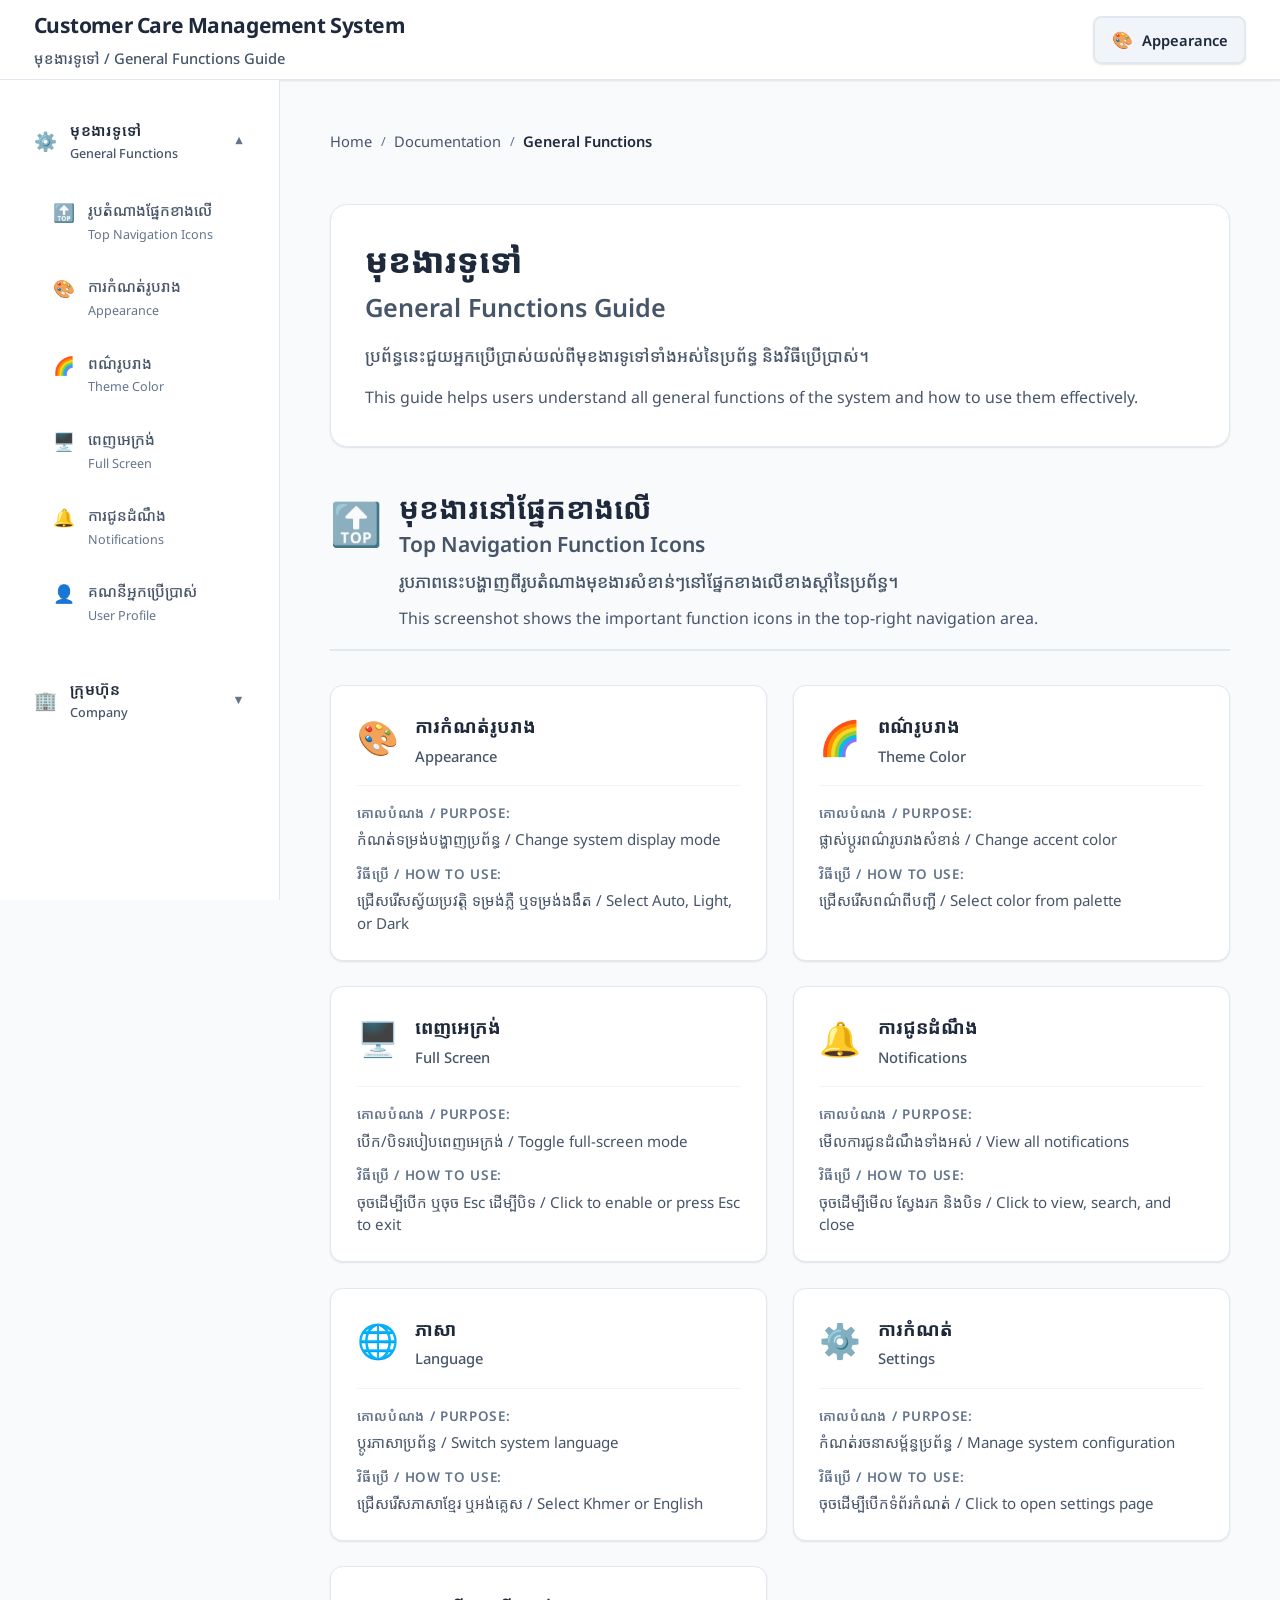
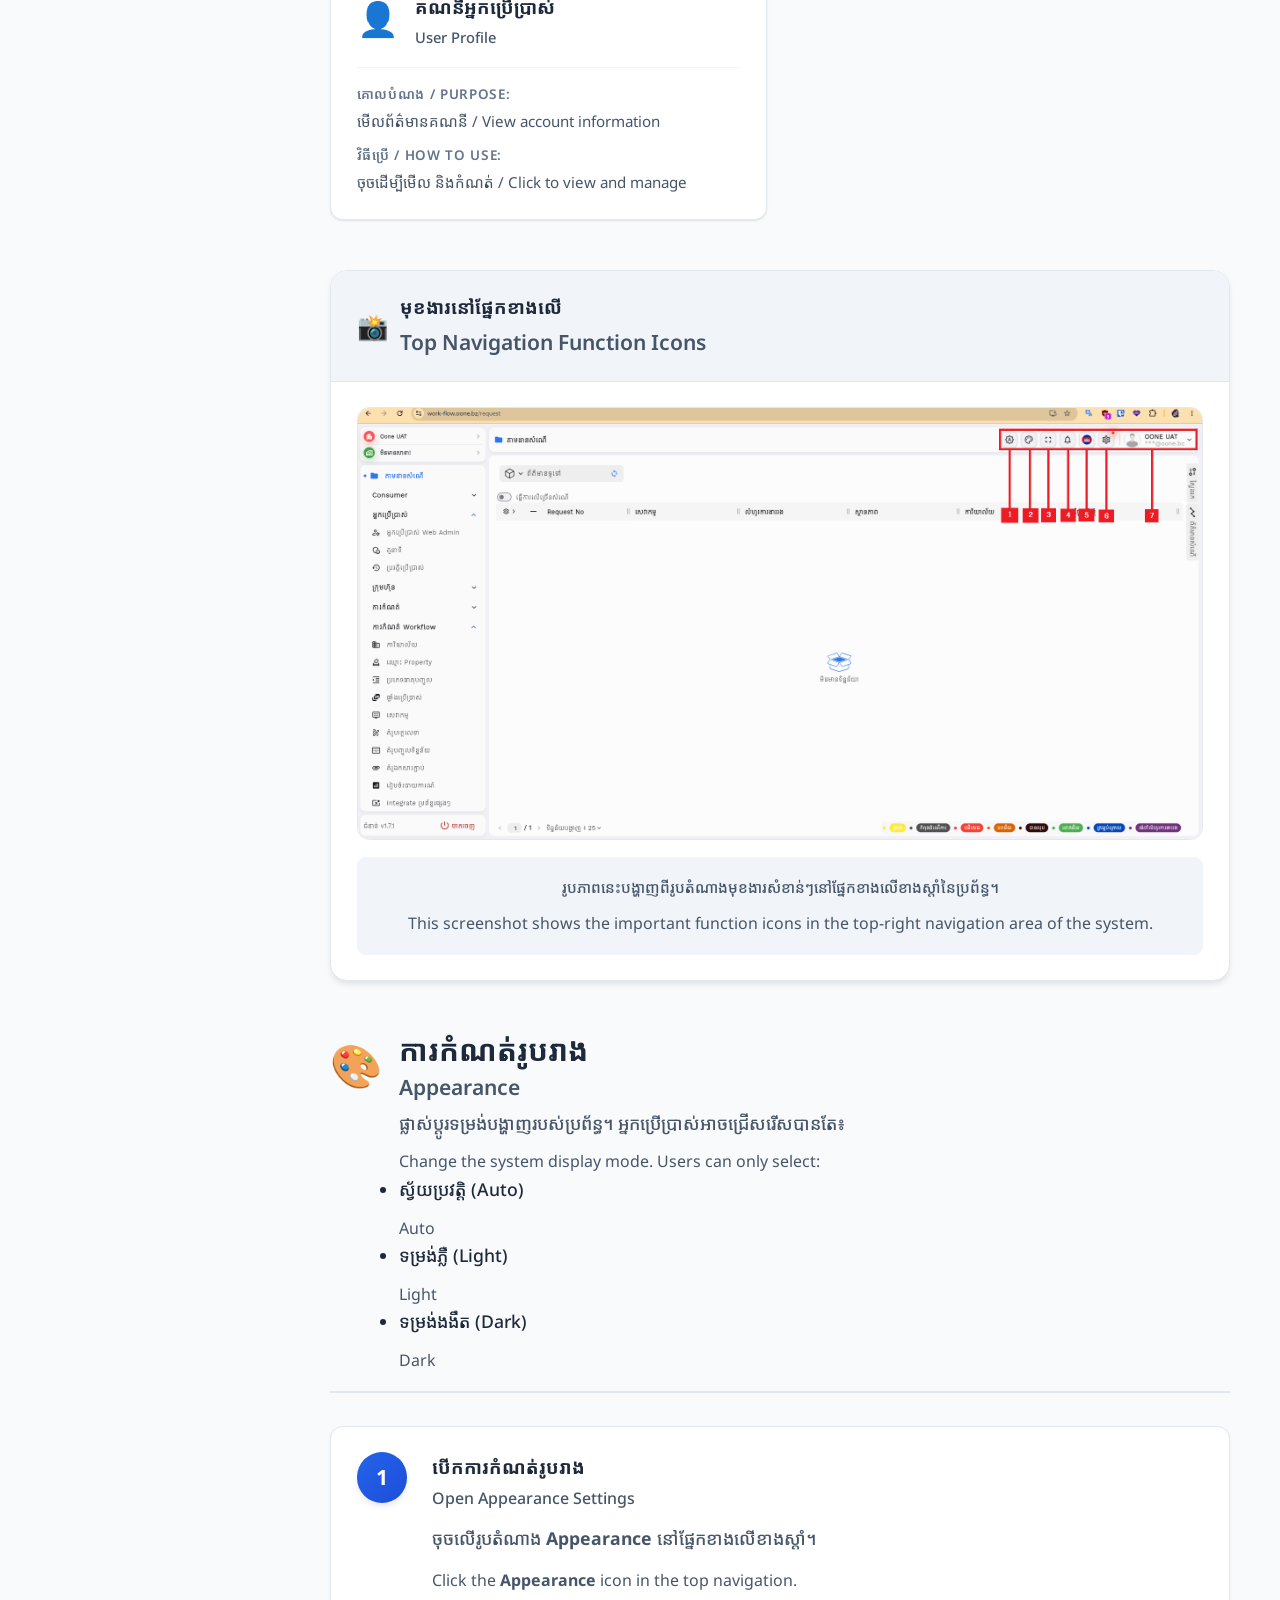
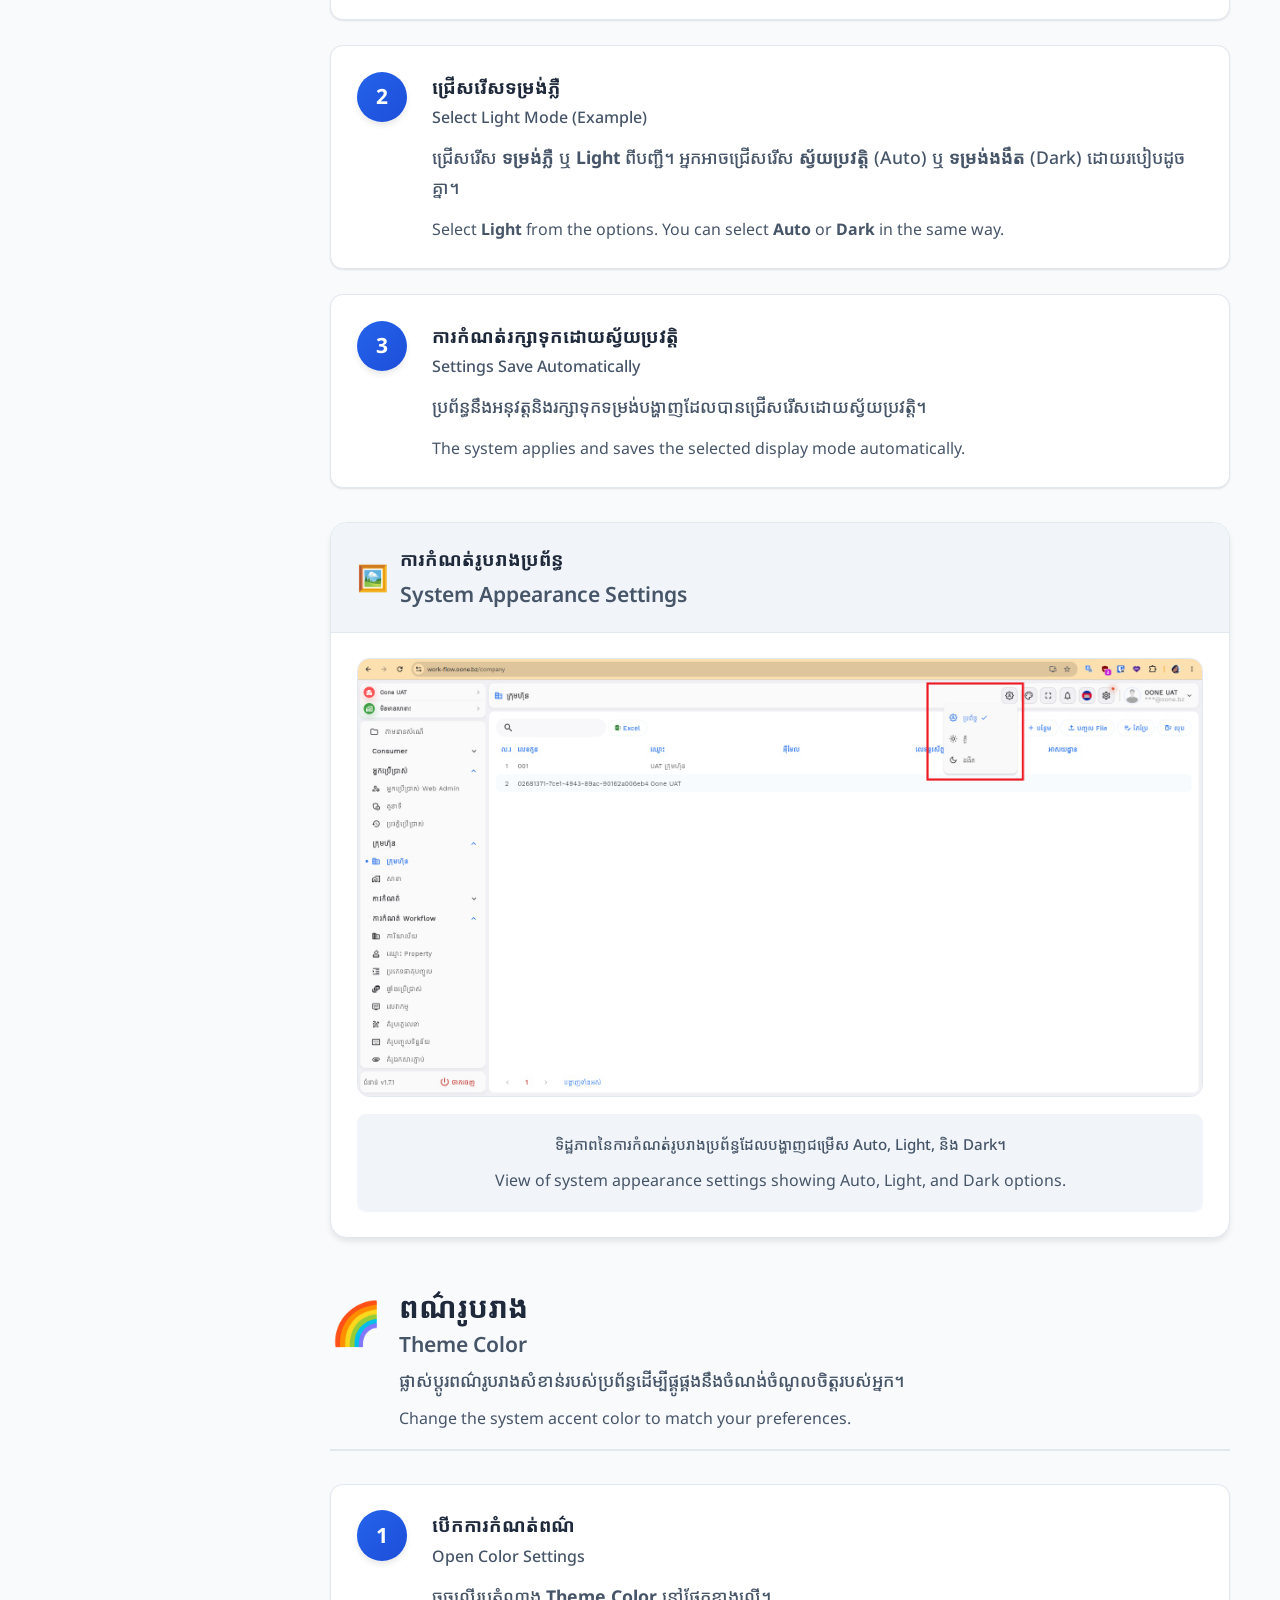
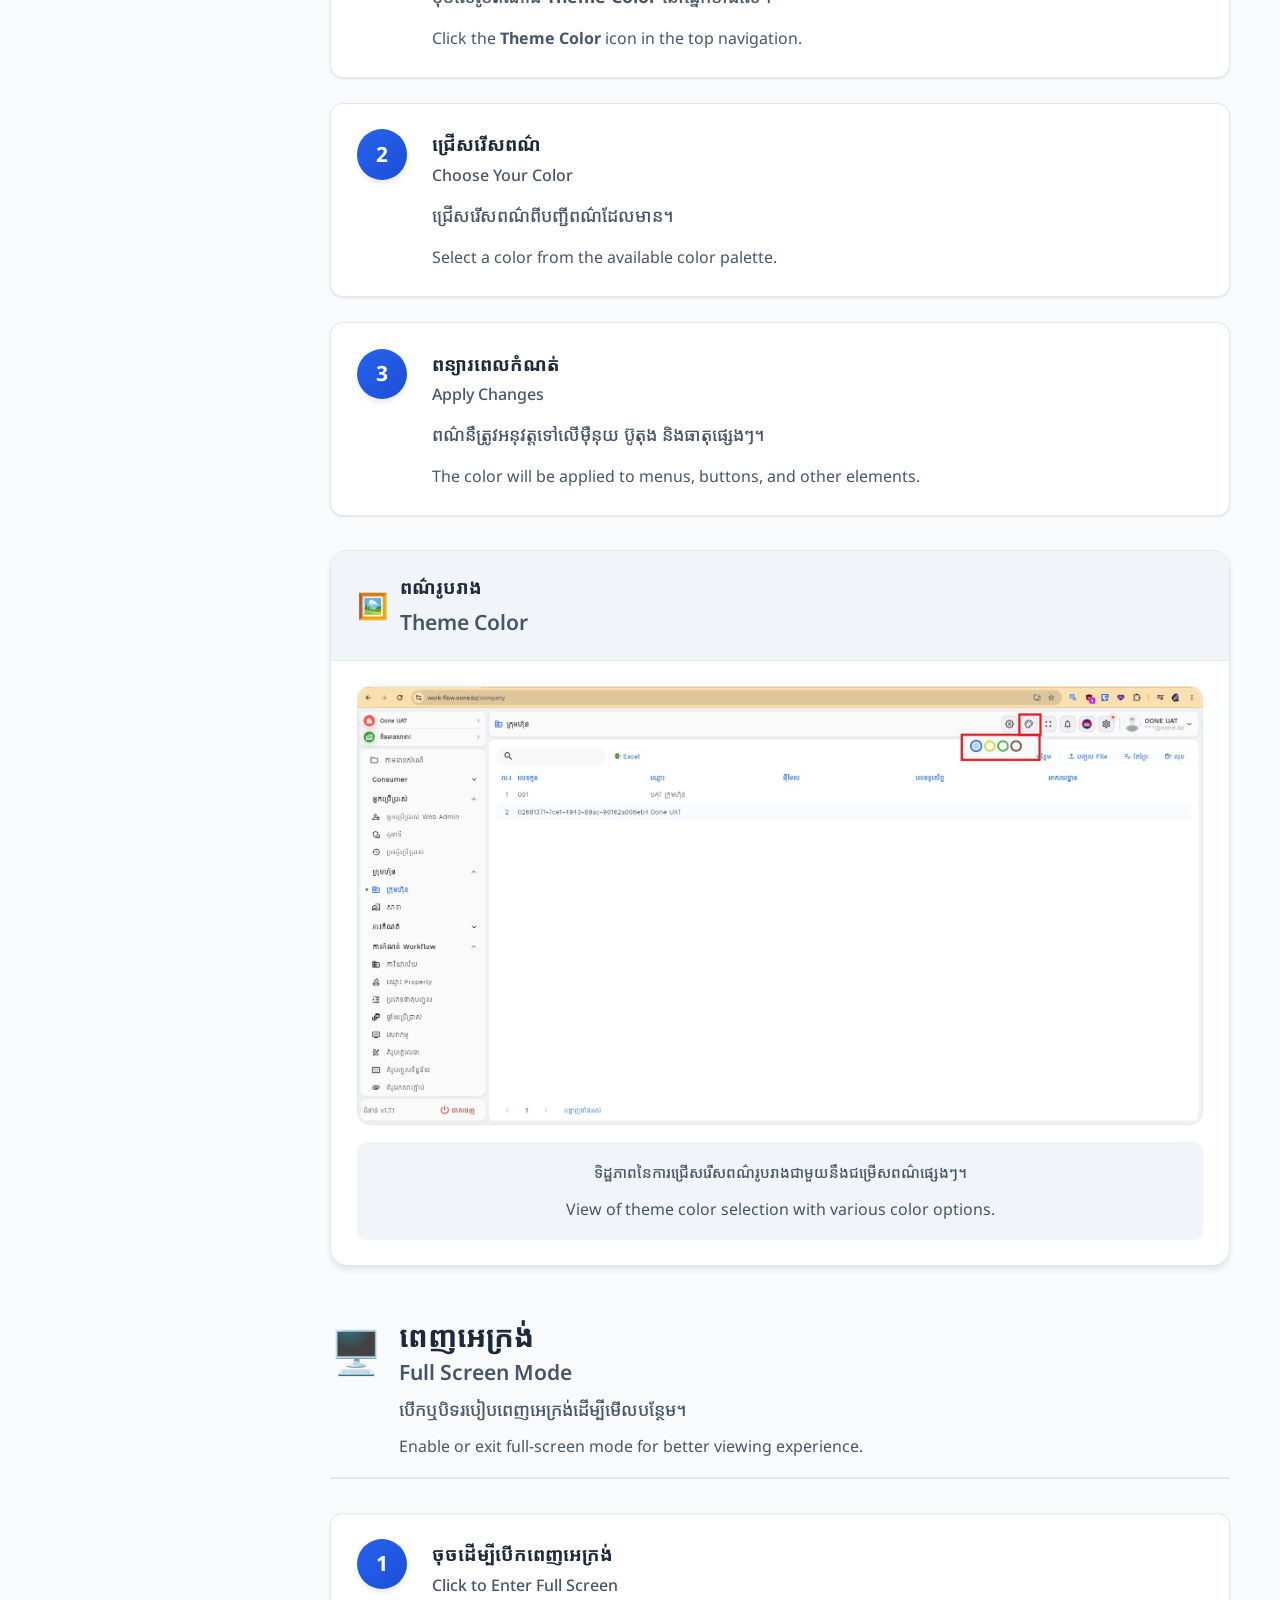
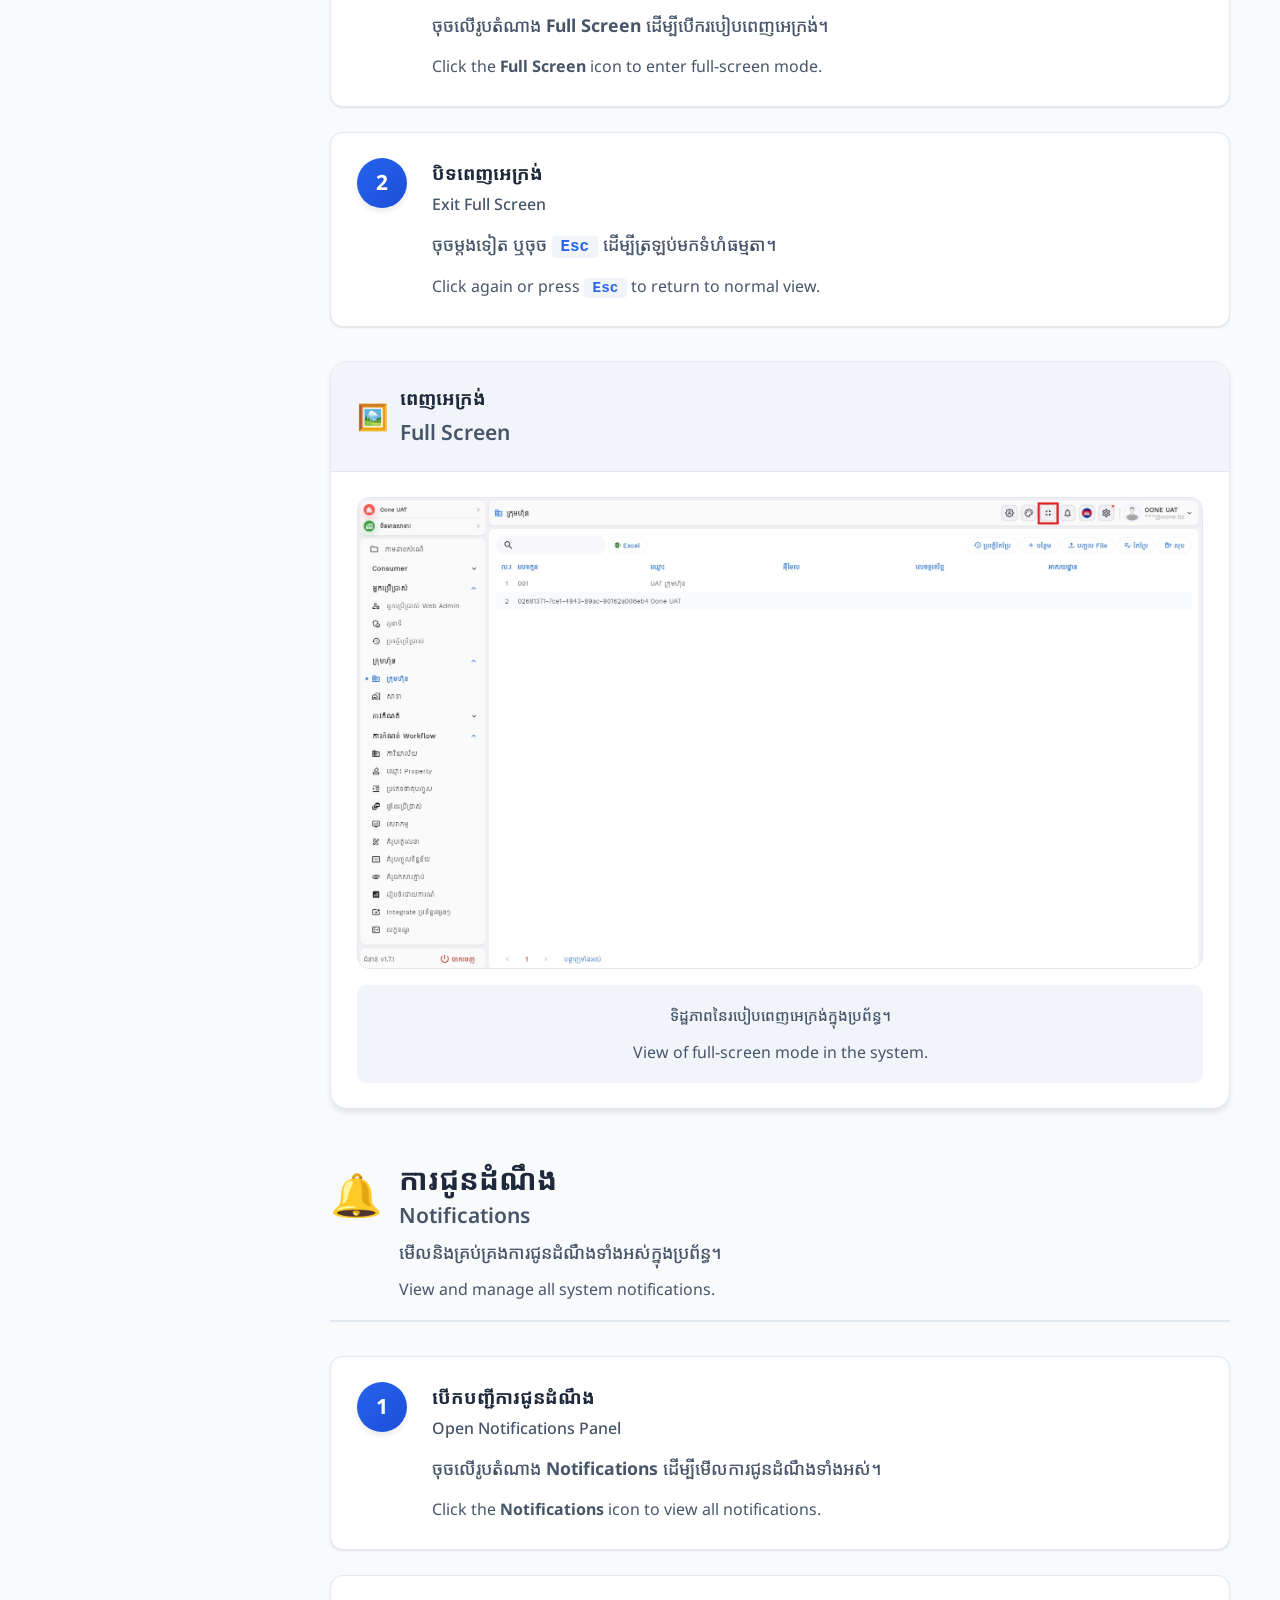
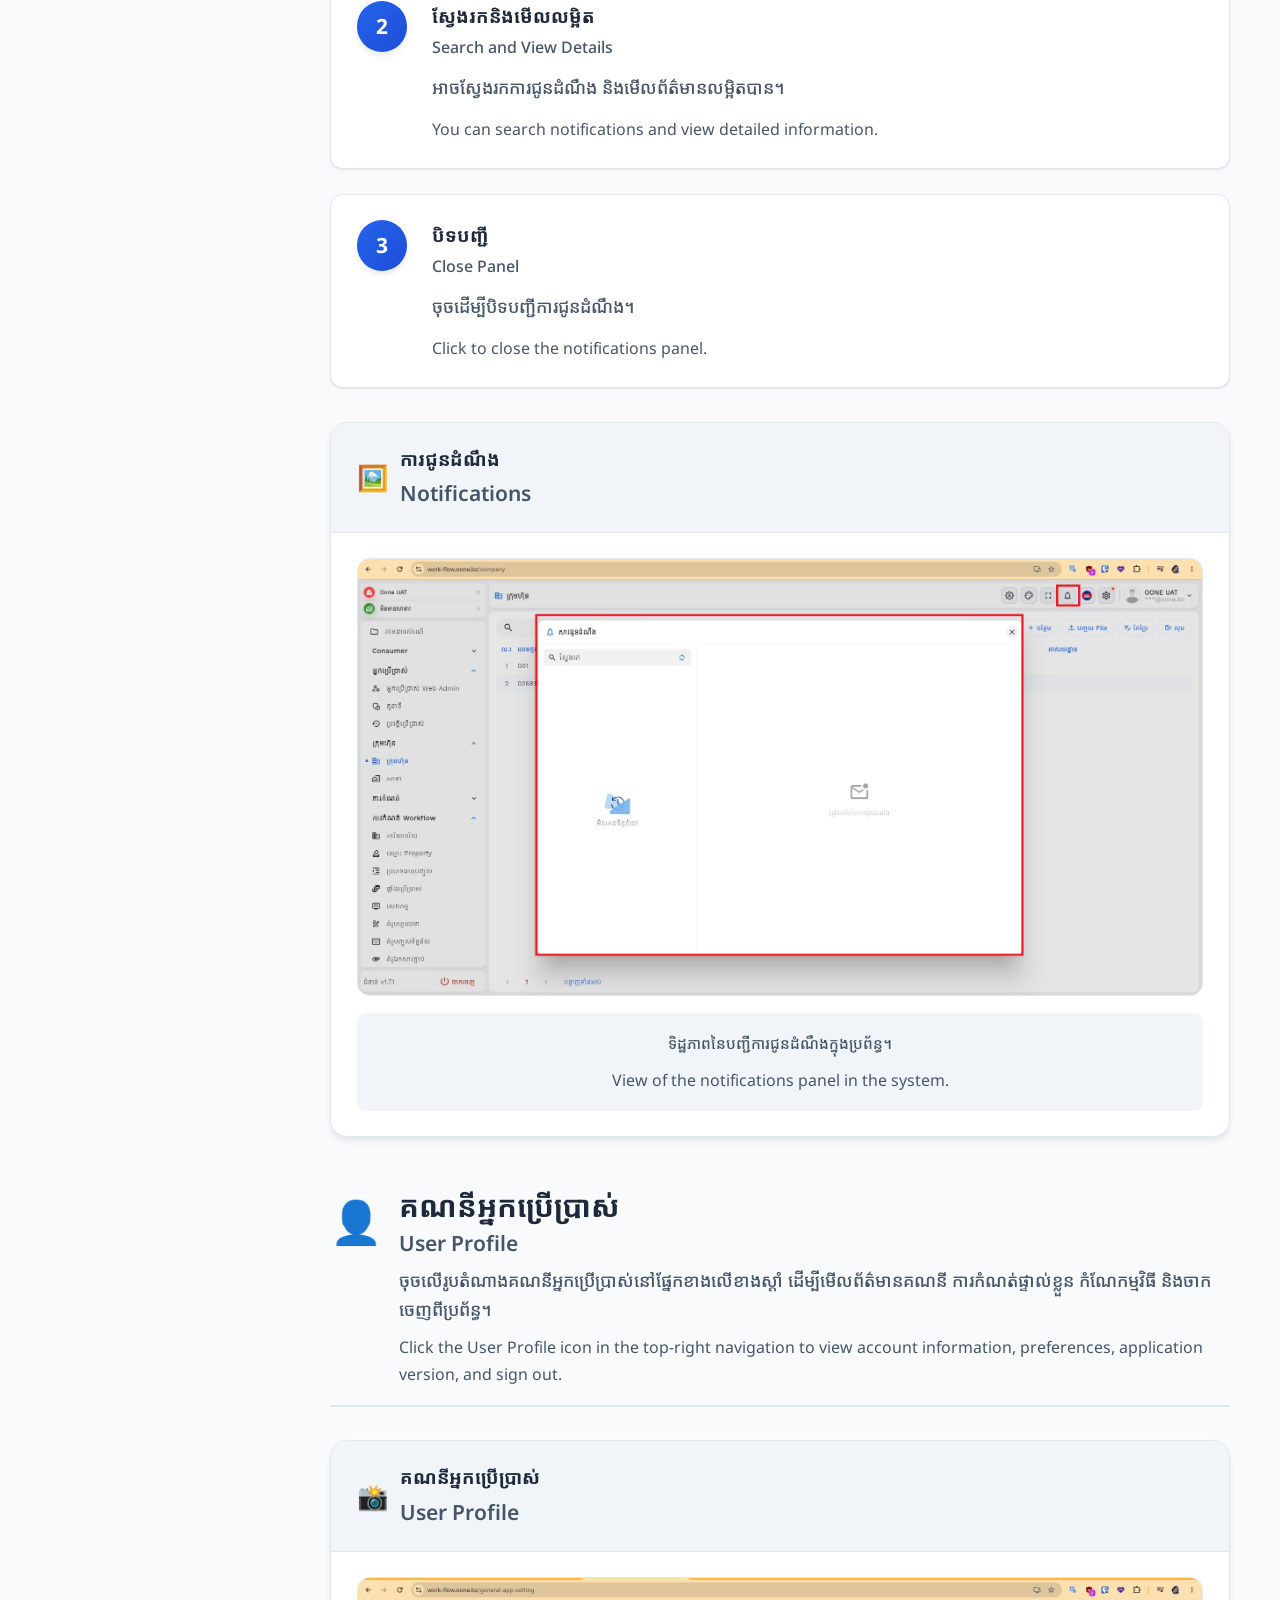
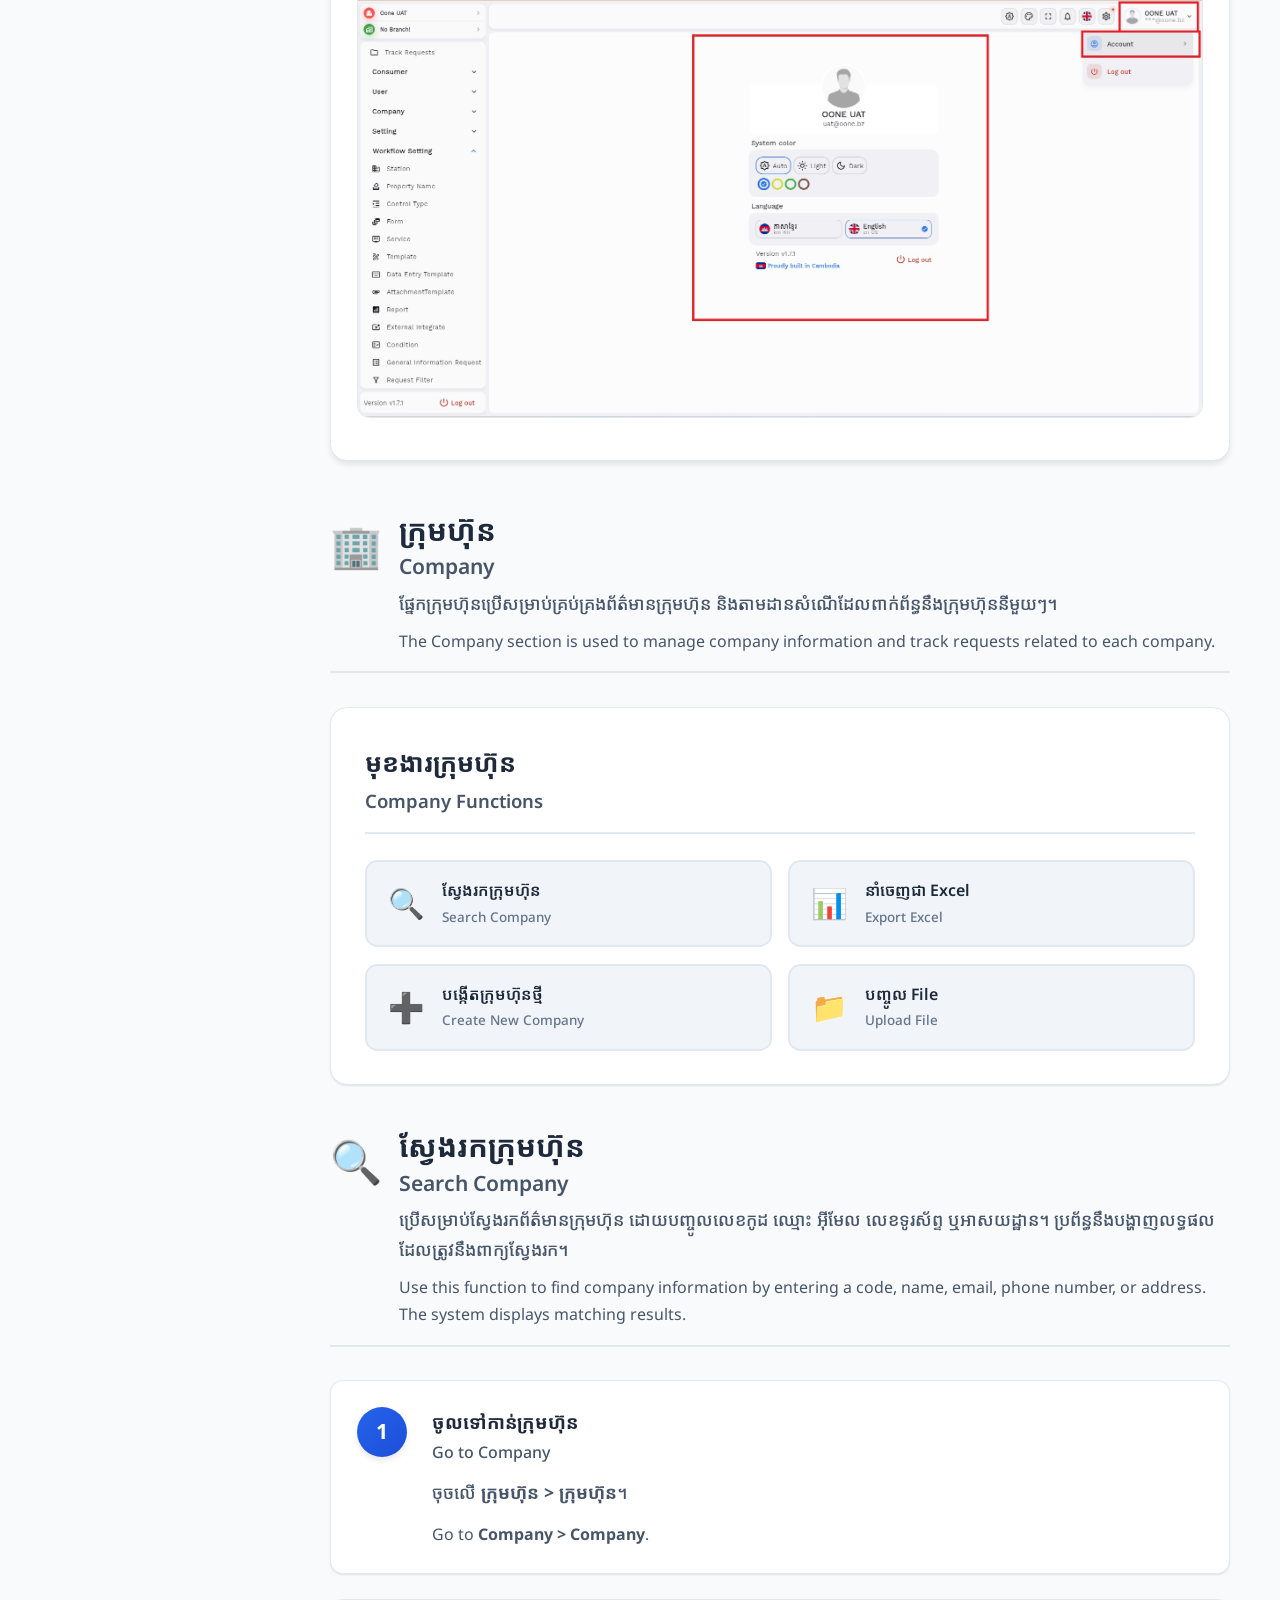
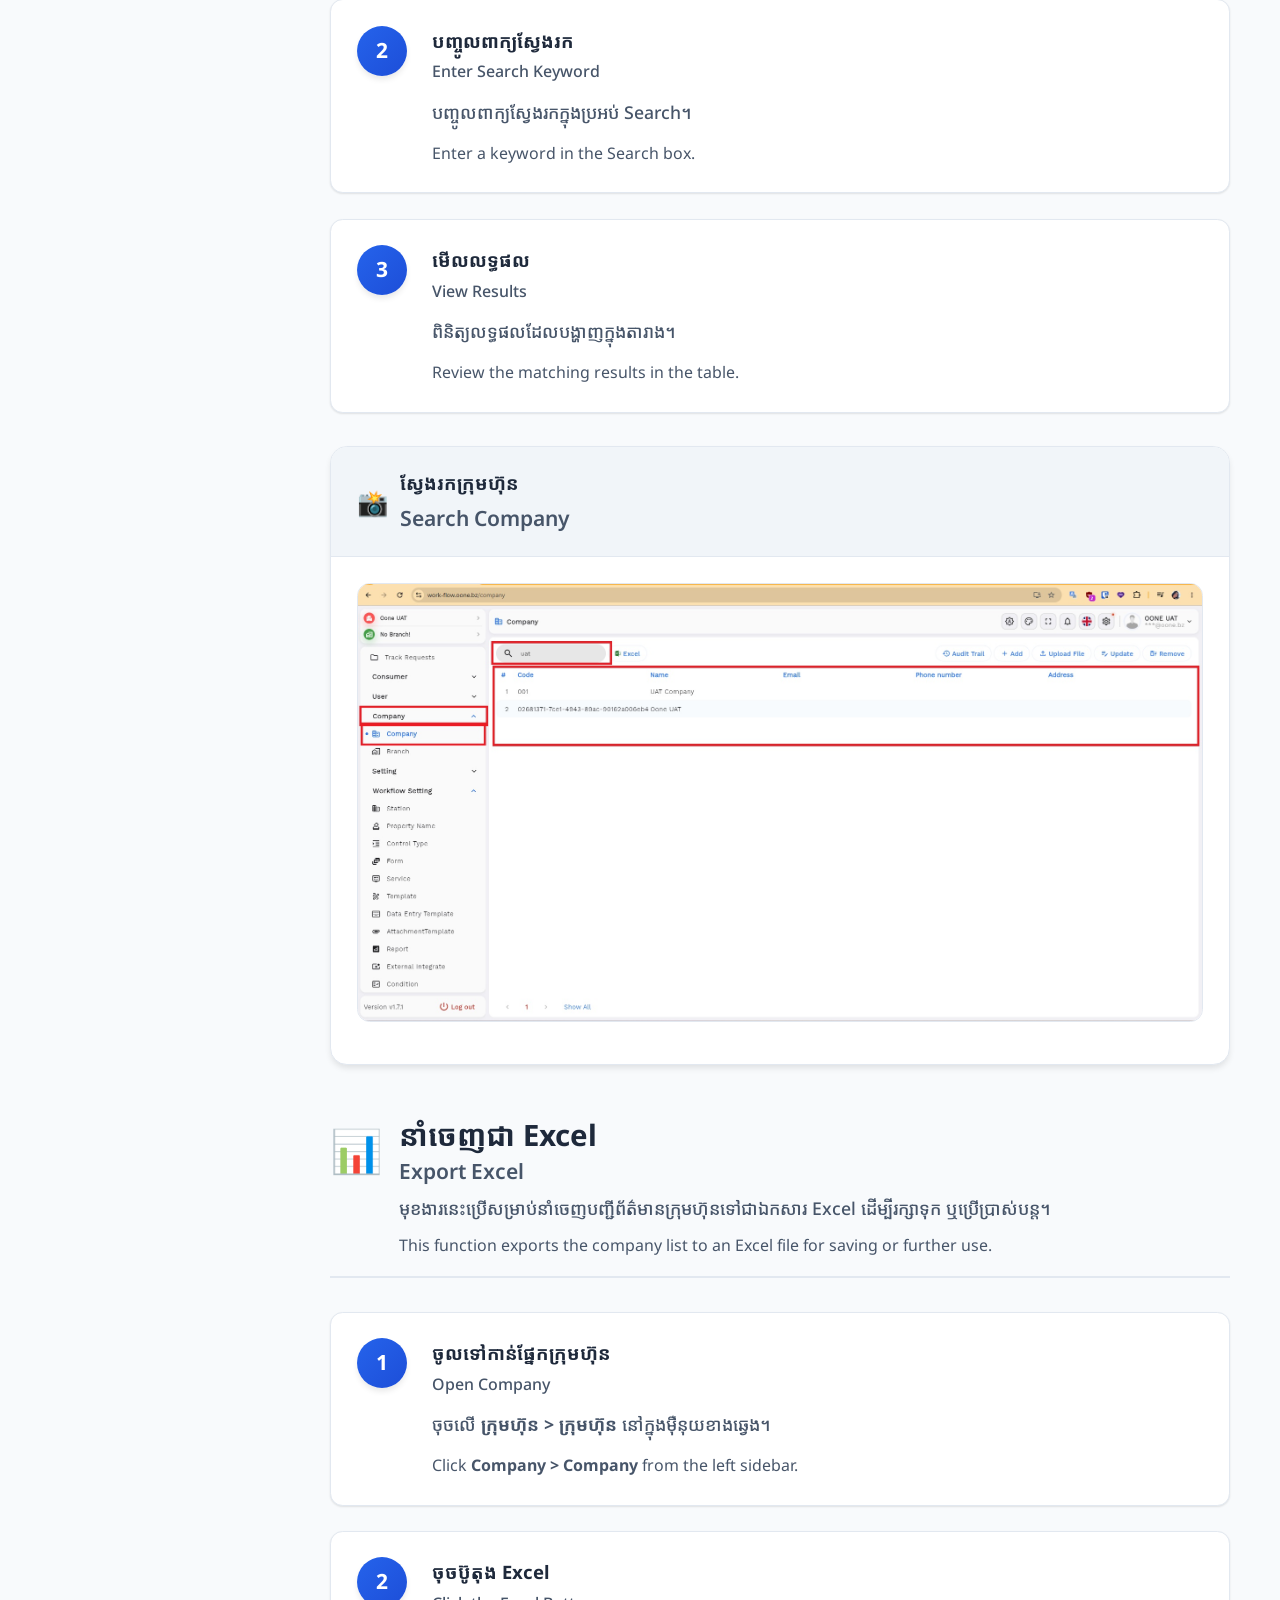
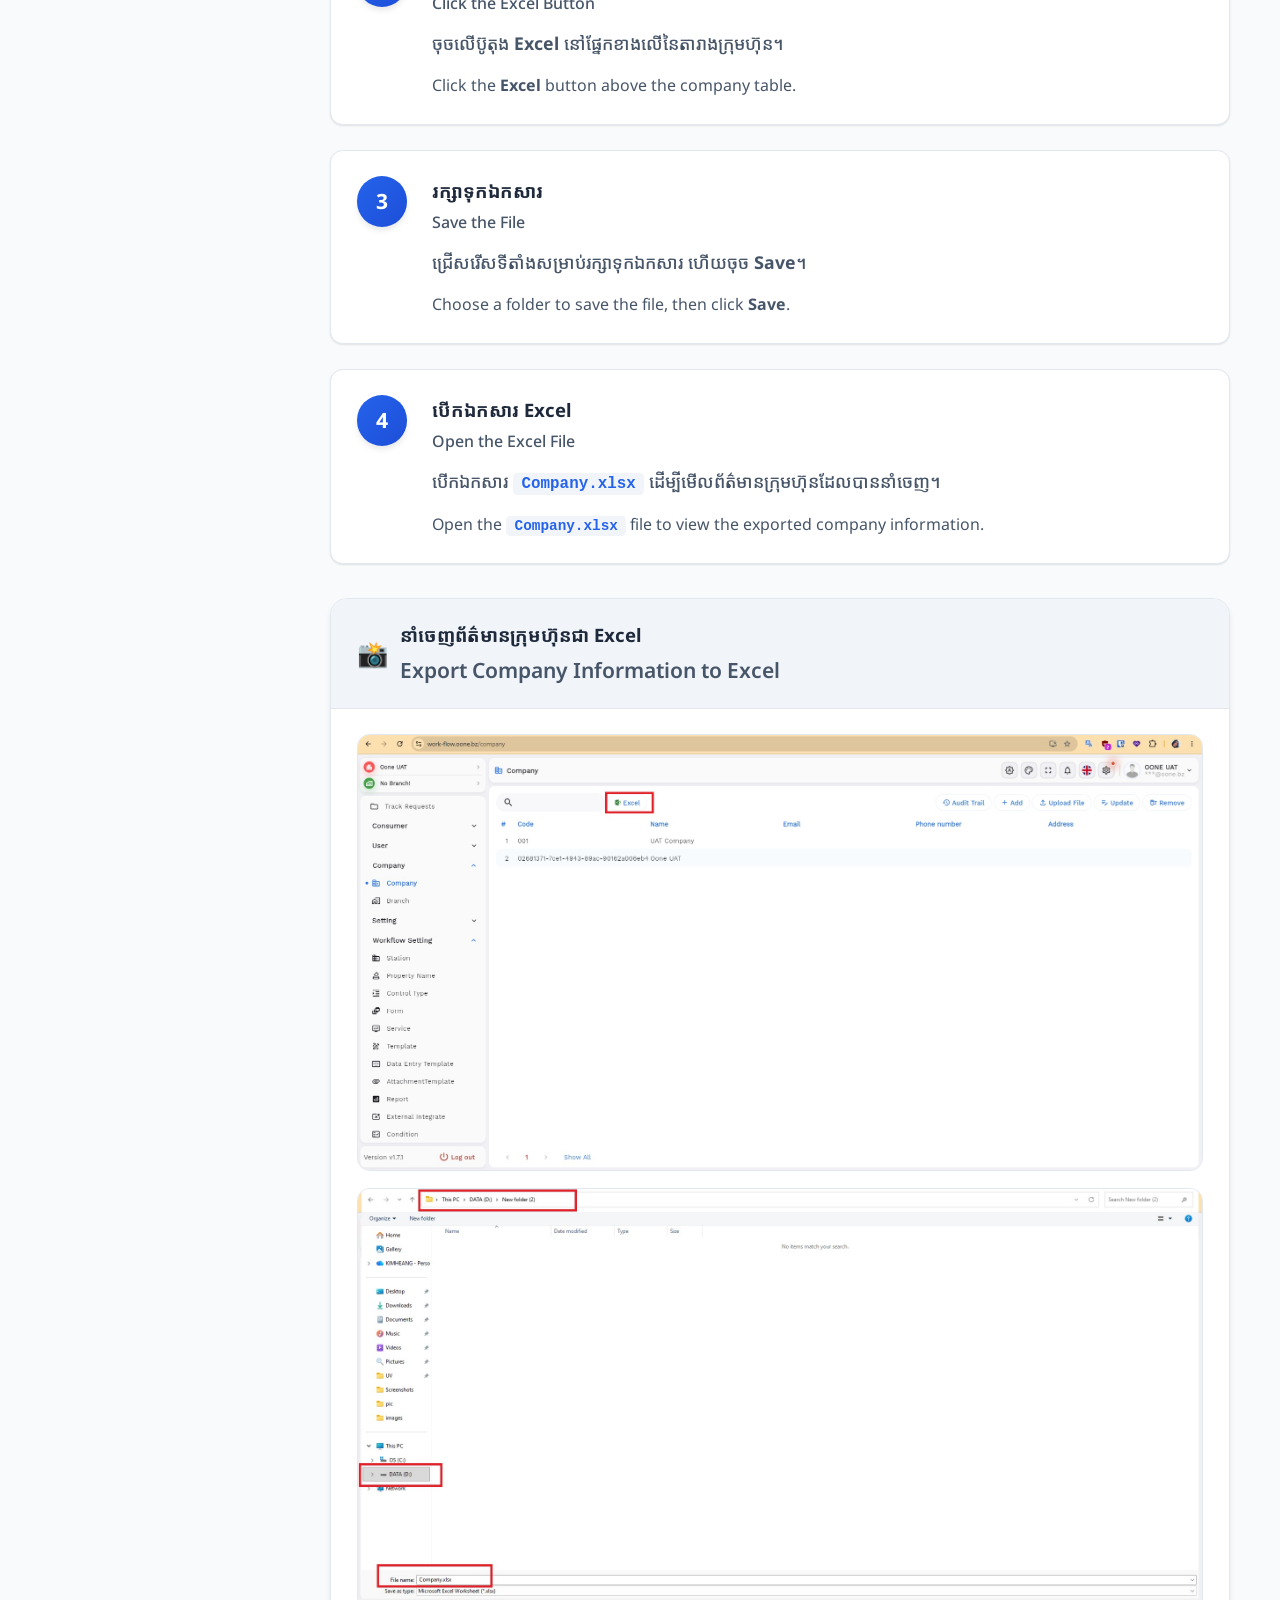
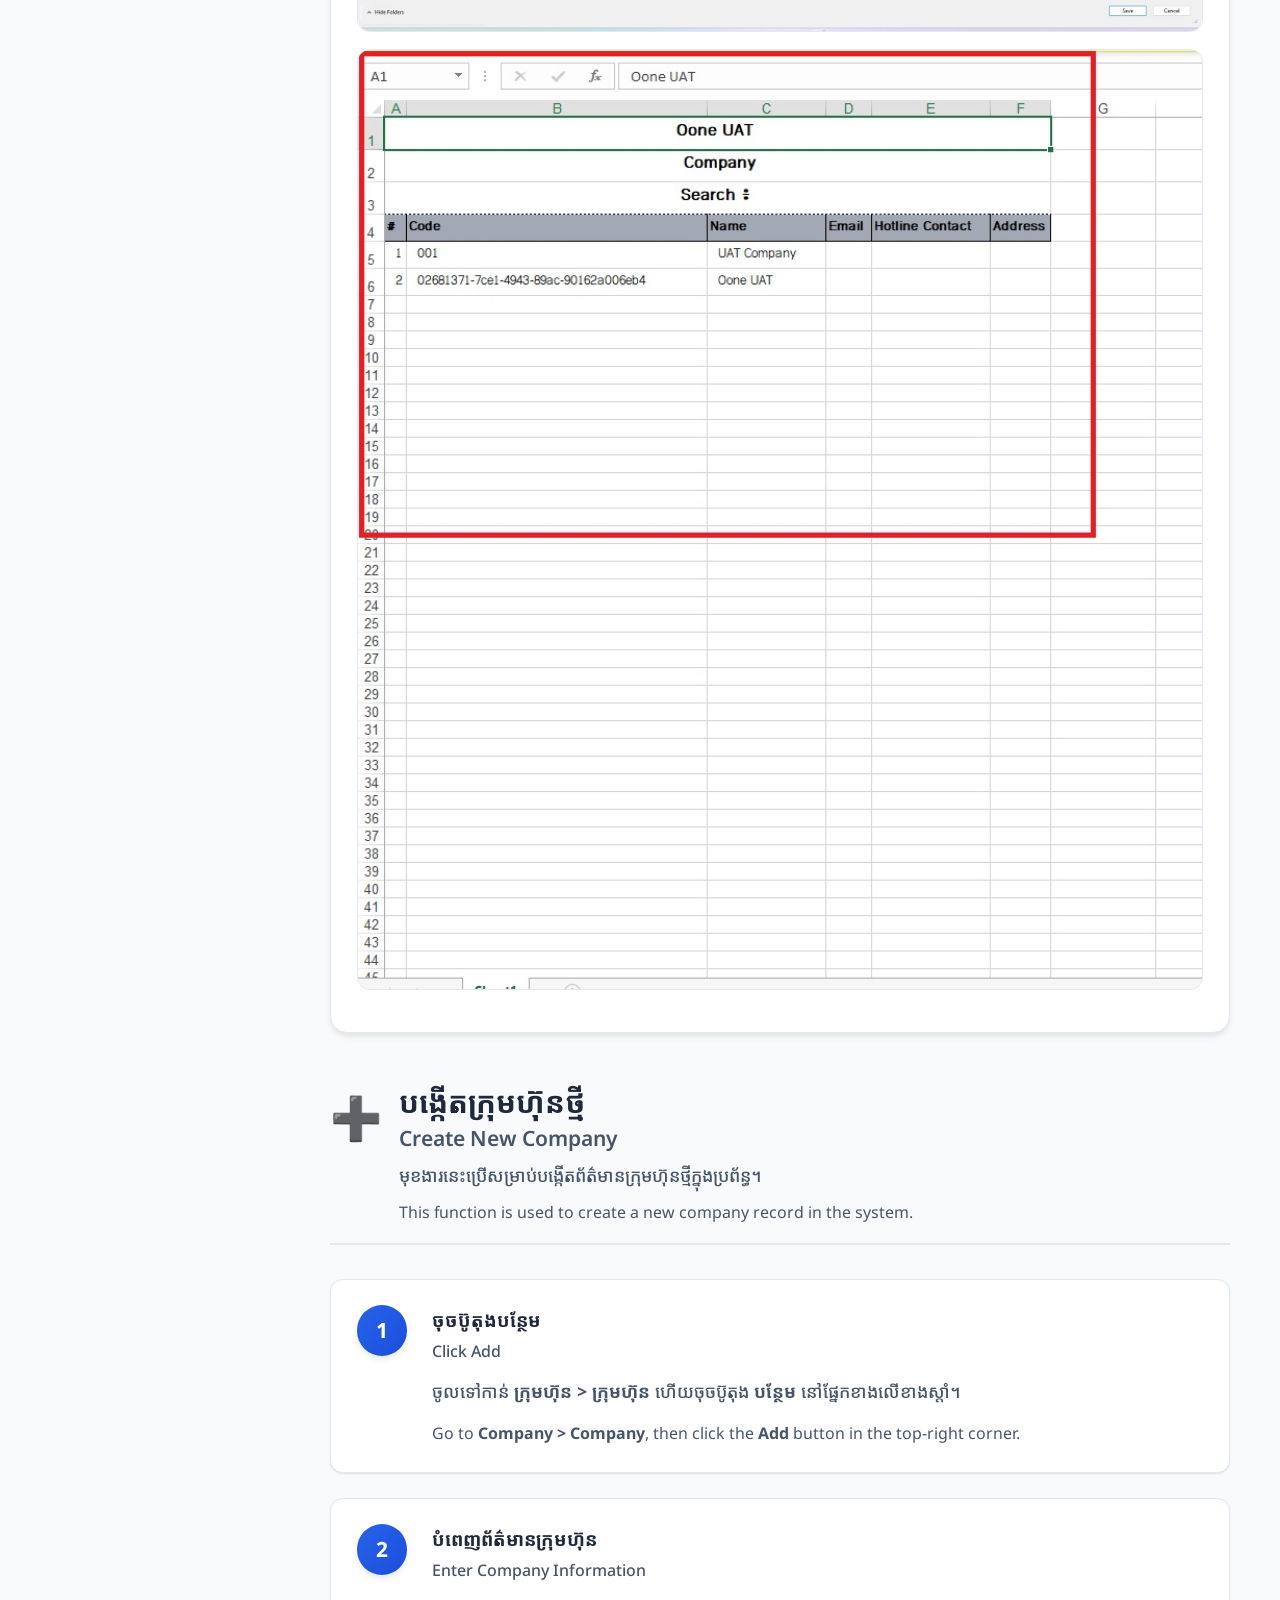
==== commit ba868291: "Fix issues the mobile hamburger menu, sidebar open/close logic, overlays, and dropdown toggle logic." ====
--- a/index.html
+++ b/index.html
@@ -14,166 +14,165 @@
                 <h1 class="system-name">Customer Care Management System</h1>
                 <p class="page-title">មុខងារទូទៅ / General Functions Guide</p>
             </div>
+            <div class="header-right">
+                <button class="appearance-btn" id="appearanceBtn" aria-label="Change appearance">
+                    <span class="appearance-icon">🎨</span>
+                    <span class="appearance-text">Appearance</span>
+                </button>
+                <div class="appearance-popup" id="appearancePopup">
+                    <button class="theme-option" data-theme="auto">
+                        <span class="theme-label">
+                            <span class="theme-khmer">ស្វ័យប្រវត្តិ</span>
+                            <span class="theme-english">Auto</span>
+                        </span>
+                        <span class="theme-check">✓</span>
+                    </button>
+                    <button class="theme-option" data-theme="light">
+                        <span class="theme-label">
+                            <span class="theme-khmer">ទម្រង់ភ្លឺ</span>
+                            <span class="theme-english">Light</span>
+                        </span>
+                        <span class="theme-check">✓</span>
+                    </button>
+                    <button class="theme-option" data-theme="dark">
+                        <span class="theme-label">
+                            <span class="theme-khmer">ទម្រង់ងងឹត</span>
+                            <span class="theme-english">Dark</span>
+                        </span>
+                        <span class="theme-check">✓</span>
+                    </button>
+                </div>
+            </div>
         </div>
     </header>
 
     <!-- Left Sidebar -->
     <aside class="sidebar" id="sidebar">
-        <div class="sidebar-content">
-            <!-- Category: General Functions (Expandable) -->
-            <div class="sidebar-category">
-                <button class="category-toggle" onclick="toggleCategory(this)">
-                    <span class="category-icon">⚙️</span>
-                    <span class="category-text">
-                        <span class="category-khmer">មុខងារទូទៅ</span>
-                        <span class="category-english">General Functions</span>
+        <button class="sidebar-close" id="sidebarCloseButton" aria-label="Close navigation menu">
+            <span class="close-icon">✕</span>
+        </button>
+        <nav class="sidebar-nav">
+            <!-- General Functions -->
+            <details class="nav-group" open>
+                <summary class="nav-summary">
+                    <span class="nav-icon">⚙️</span>
+                    <span class="nav-text">
+                        <span class="nav-khmer">មុខងារទូទៅ</span>
+                        <span class="nav-english">General Functions</span>
                     </span>
-                    <span class="toggle-arrow">▼</span>
-                </button>
-                <ul class="sidebar-menu" id="generalFunctionsMenu">
-                    <li>
-                        <a href="#top-navigation" class="nav-link active">
-                            <span class="menu-icon">🔝</span>
-                            <span class="nav-text">
-                                <span class="nav-khmer">រូបតំណាងផ្នែកខាងលើ</span>
-                                <span class="nav-english">Top Navigation Icons</span>
-                            </span>
-                        </a>
-                    </li>
-                    <li>
-                        <a href="#appearance-settings" class="nav-link">
-                            <span class="menu-icon">🎨</span>
-                            <span class="nav-text">
-                                <span class="nav-khmer">ការកំណត់រូបរាង</span>
-                                <span class="nav-english">Appearance</span>
-                            </span>
-                        </a>
-                    </li>
-                    <li>
-                        <a href="#theme-color" class="nav-link">
-                            <span class="menu-icon">🌈</span>
-                            <span class="nav-text">
-                                <span class="nav-khmer">ពណ៌រូបរាង</span>
-                                <span class="nav-english">Theme Color</span>
-                            </span>
-                        </a>
-                    </li>
-                    <li>
-                        <a href="#full-screen" class="nav-link">
-                            <span class="menu-icon">🖥️</span>
-                            <span class="nav-text">
-                                <span class="nav-khmer">ពេញអេក្រង់</span>
-                                <span class="nav-english">Full Screen</span>
-                            </span>
-                        </a>
-                    </li>
-                    <li>
-                        <a href="#notifications" class="nav-link">
-                            <span class="menu-icon">🔔</span>
-                            <span class="nav-text">
-                                <span class="nav-khmer">ការជូនដំណឹង</span>
-                                <span class="nav-english">Notifications</span>
-                            </span>
-                        </a>
-                    </li>
-                    <li>
-                        <a href="#user-profile" class="nav-link">
-                            <span class="menu-icon">👤</span>
-                            <span class="nav-text">
-                                <span class="nav-khmer">គណនីអ្នកប្រើប្រាស់</span>
-                                <span class="nav-english">User Profile</span>
-                            </span>
-                        </a>
-                    </li>
-                </ul>
-            </div>
-
-            <!-- Company Main Category -->
-            <div class="sidebar-category">
-                <button class="category-toggle" onclick="toggleCategory(this)">
-                    <span class="category-icon">🏢</span>
-                    <span class="category-text">
-                        <span class="category-khmer">ក្រុមហ៊ុន</span>
-                        <span class="category-english">Company</span>
+                    <span class="nav-arrow">▼</span>
+                </summary>
+                <div class="nav-items">
+                    <a href="#top-navigation" class="nav-link active">
+                        <span class="nav-icon">🔝</span>
+                        <span class="nav-text">
+                            <span class="nav-khmer">រូបតំណាងផ្នែកខាងលើ</span>
+                            <span class="nav-english">Top Navigation Icons</span>
+                        </span>
+                    </a>
+                    <a href="#appearance-settings" class="nav-link">
+                        <span class="nav-icon">🎨</span>
+                        <span class="nav-text">
+                            <span class="nav-khmer">ការកំណត់រូបរាង</span>
+                            <span class="nav-english">Appearance</span>
+                        </span>
+                    </a>
+                    <a href="#theme-color" class="nav-link">
+                        <span class="nav-icon">🌈</span>
+                        <span class="nav-text">
+                            <span class="nav-khmer">ពណ៌រូបរាង</span>
+                            <span class="nav-english">Theme Color</span>
+                        </span>
+                    </a>
+                    <a href="#full-screen" class="nav-link">
+                        <span class="nav-icon">🖥️</span>
+                        <span class="nav-text">
+                            <span class="nav-khmer">ពេញអេក្រង់</span>
+                            <span class="nav-english">Full Screen</span>
+                        </span>
+                    </a>
+                    <a href="#notifications" class="nav-link">
+                        <span class="nav-icon">🔔</span>
+                        <span class="nav-text">
+                            <span class="nav-khmer">ការជូនដំណឹង</span>
+                            <span class="nav-english">Notifications</span>
+                        </span>
+                    </a>
+                    <a href="#user-profile" class="nav-link">
+                        <span class="nav-icon">👤</span>
+                        <span class="nav-text">
+                            <span class="nav-khmer">គណនីអ្នកប្រើប្រាស់</span>
+                            <span class="nav-english">User Profile</span>
+                        </span>
+                    </a>
+                </div>
+            </details>
+
+            <!-- Company -->
+            <details class="nav-group">
+                <summary class="nav-summary">
+                    <span class="nav-icon">🏢</span>
+                    <span class="nav-text">
+                        <span class="nav-khmer">ក្រុមហ៊ុន</span>
+                        <span class="nav-english">Company</span>
                     </span>
-                    <span class="toggle-arrow">▼</span>
-                </button>
-                <ul class="sidebar-menu" id="companyMainMenu">
-                    <li>
-                        <a href="#company" class="nav-link">
-                            <span class="menu-icon">📋</span>
+                    <span class="nav-arrow">▼</span>
+                </summary>
+                <div class="nav-items">
+                    <details class="nav-subgroup">
+                        <summary class="nav-summary">
+                            <span class="nav-icon">📋</span>
                             <span class="nav-text">
                                 <span class="nav-khmer">ក្រុមហ៊ុន</span>
                                 <span class="nav-english">Company</span>
                             </span>
-                        </a>
-                        
-                        <!-- Company Functions Nested Submenu -->
-                        <div class="nested-submenu-container">
-                            <button class="nested-submenu-toggle" onclick="toggleNestedSubmenu(this)">
-                                <span class="nested-submenu-icon">⚙️</span>
-                                <span class="nested-submenu-text">
-                                    <span class="nested-submenu-khmer">មុខងារក្រុមហ៊ុន</span>
-                                    <span class="nested-submenu-english">Company Functions</span>
+                            <span class="nav-arrow">▶</span>
+                        </summary>
+                        <div class="nav-items">
+                            <a href="#company-search" class="nav-link">
+                                <span class="nav-icon">🔍</span>
+                                <span class="nav-text">
+                                    <span class="nav-khmer">ស្វែងរក</span>
+                                    <span class="nav-english">Search</span>
                                 </span>
-                                <span class="nested-submenu-arrow">▶</span>
-                            </button>
-                            <ul class="nested-submenu" id="companyFunctionsSubmenu">
-                                <li>
-                                    <a href="#company-search" class="nav-link">
-                                        <span class="menu-icon">🔍</span>
-                                        <span class="nav-text">
-                                            <span class="nav-khmer">ស្វែងរក</span>
-                                            <span class="nav-english">Search</span>
-                                        </span>
-                                    </a>
-                                </li>
-                                <li>
-                                    <a href="#export-excel" class="nav-link">
-                                        <span class="menu-icon">📊</span>
-                                        <span class="nav-text">
-                                            <span class="nav-khmer">នាំចេញជា Excel</span>
-                                            <span class="nav-english">Export Excel</span>
-                                        </span>
-                                    </a>
-                                </li>
-                                <li>
-                                    <a href="#create-company" class="nav-link">
-                                        <span class="menu-icon">➕</span>
-                                        <span class="nav-text">
-                                            <span class="nav-khmer">បង្កើតក្រុមហ៊ុនថ្មី</span>
-                                            <span class="nav-english">Create New Company</span>
-                                        </span>
-                                    </a>
-                                </li>
-                                <li>
-                                    <a href="#upload-file" class="nav-link">
-                                        <span class="menu-icon">📁</span>
-                                        <span class="nav-text">
-                                            <span class="nav-khmer">បញ្ចូល File</span>
-                                            <span class="nav-english">Upload File</span>
-                                        </span>
-                                    </a>
-                                </li>
-                            </ul>
-                        </div>
-                    </li>
-                    <li>
-                        <a href="#branch" class="nav-link">
-                            <span class="menu-icon">🏪</span>
-                            <span class="nav-text">
-                                <span class="nav-khmer">សាខា</span>
-                                <span class="nav-english">Branch</span>
-                            </span>
-                        </a>
-                    </li>
-                </ul>
-            </div>
-        </div>
+                            </a>
+                            <a href="#export-excel" class="nav-link">
+                                <span class="nav-icon">📊</span>
+                                <span class="nav-text">
+                                    <span class="nav-khmer">នាំចេញជា Excel</span>
+                                    <span class="nav-english">Export Excel</span>
+                                </span>
+                            </a>
+                            <a href="#create-company" class="nav-link">
+                                <span class="nav-icon">➕</span>
+                                <span class="nav-text">
+                                    <span class="nav-khmer">បង្កើតក្រុមហ៊ុនថ្មី</span>
+                                    <span class="nav-english">Create New Company</span>
+                                </span>
+                            </a>
+                            <a href="#upload-file" class="nav-link">
+                                <span class="nav-icon">📁</span>
+                                <span class="nav-text">
+                                    <span class="nav-khmer">បញ្ចូល File</span>
+                                    <span class="nav-english">Upload File</span>
+                                </span>
+                            </a>
+                        </div>
+                    </details>
+                    <a href="#branch" class="nav-link">
+                        <span class="nav-icon">🏪</span>
+                        <span class="nav-text">
+                            <span class="nav-khmer">សាខា</span>
+                            <span class="nav-english">Branch</span>
+                        </span>
+                    </a>
+                </div>
+            </details>
+        </nav>
     </aside>
 
     <!-- Mobile Menu Toggle -->
-    <button class="mobile-menu-toggle" id="mobileToggle" aria-label="Toggle navigation menu">
+    <button class="mobile-menu-toggle" id="mobileMenuButton" type="button" aria-label="Toggle navigation menu">
         <span class="toggle-icon">☰</span>
     </button>
     <div class="sidebar-overlay" id="sidebarOverlay"></div>
@@ -1368,4 +1367,15 @@
                             <span class="text-english">Review the data before clicking Save.</span>
                         </li>
                         <li>
-                            <span class="text-khmer">អ្នកប្រើប្រាស់អាចចុច <
+                            <span class="text-khmer">អ្នកប្រើប្រាស់អាចចុច <strong>បោះបង់</strong> ឬសញ្ញាព្រួញត្រឡប់ក្រោយ ដើម្បីត្រឡប់ទៅទំព័រក្រុមហ៊ុនដោយមិនរក្សាទុកព័ត៌មាន។</span>
+                            <span class="text-english">Click <strong>Cancel</strong> or the back arrow to return to the Company page without saving.</span>
+                        </li>
+                    </ul>
+                </div>
+            </div>
+        </section>
+    </main>
+
+    <script src="script.js" defer></script>
+</body>
+</html>
--- a/styles.css
+++ b/styles.css
@@ -8,39 +8,61 @@
     box-sizing: border-box;
 }
 
-:root {
+/* Light Mode (Default) */
+:root,
+html[data-theme="light"] {
     --khmer-font: 'Khmer OS Siemreap', 'Khmer OS', 'Battambang', 'Noto Sans Khmer', sans-serif;
     --english-font: -apple-system, BlinkMacSystemFont, 'Segoe UI', 'Roboto', 'Oxygen', 'Ubuntu', 'Cantarell', 'Fira Sans', 'Droid Sans', 'Helvetica Neue', sans-serif;
     --primary-color: #2563eb;
-    --primary-dark: #1e40af;
+    --primary-dark: #1d4ed8;
     --primary-light: #dbeafe;
-    --secondary-color: #64748b;
+    --secondary-color: #475569;
     --success-color: #10b981;
     --warning-color: #f59e0b;
     --danger-color: #ef4444;
-    --bg-primary: #ffffff;
-    --bg-secondary: #f8fafc;
-    --bg-tertiary: #f1f5f9;
+    --bg-page: #f8fafc;
+    --bg-header: #ffffff;
+    --bg-sidebar: #ffffff;
+    --bg-surface: #ffffff;
+    --bg-surface-hover: #f1f5f9;
+    --bg-input: #ffffff;
     --text-primary: #1e293b;
-    --text-secondary: #64748b;
-    --text-tertiary: #94a3b8;
+    --text-secondary: #475569;
+    --text-muted: #64748b;
     --border-color: #e2e8f0;
     --border-light: #f1f5f9;
-    --shadow-sm: 0 1px 2px 0 rgba(0, 0, 0, 0.05);
-    --shadow-md: 0 4px 6px -1px rgba(0, 0, 0, 0.1), 0 2px 4px -1px rgba(0, 0, 0, 0.06);
-    --shadow-lg: 0 10px 15px -3px rgba(0, 0, 0, 0.1), 0 4px 6px -2px rgba(0, 0, 0, 0.05);
-    --shadow-xl: 0 20px 25px -5px rgba(0, 0, 0, 0.1), 0 10px 10px -5px rgba(0, 0, 0, 0.04);
+    --shadow-color: rgba(0, 0, 0, 0.1);
     --sidebar-width: 280px;
     --header-height: 80px;
     --transition: all 0.3s ease;
 }
 
+/* Dark Mode */
+html[data-theme="dark"] {
+    --bg-page: #0f172a;
+    --bg-header: #111827;
+    --bg-sidebar: #111827;
+    --bg-surface: #1e293b;
+    --bg-surface-hover: #334155;
+    --bg-input: #0f172a;
+    --text-primary: #f8fafc;
+    --text-secondary: #cbd5e1;
+    --text-muted: #94a3b8;
+    --border-color: #334155;
+    --border-light: #475569;
+    --primary-color: #60a5fa;
+    --primary-dark: #3b82f6;
+    --primary-light: #1e3a5f;
+    --shadow-color: rgba(0, 0, 0, 0.35);
+}
+
 body {
     font-family: var(--english-font);
     line-height: 1.6;
     color: var(--text-primary);
-    background-color: var(--bg-secondary);
+    background-color: var(--bg-page);
     min-height: 100vh;
+    transition: background-color 0.25s ease, color 0.25s ease, border-color 0.25s ease;
 }
 
 /* Khmer Language Font */
@@ -61,10 +83,11 @@
     left: 0;
     right: 0;
     height: var(--header-height);
-    background: white;
+    background: var(--bg-header);
     border-bottom: 1px solid var(--border-color);
-    box-shadow: var(--shadow-sm);
+    box-shadow: 0 1px 2px 0 var(--shadow-color);
     z-index: 1000;
+    transition: background-color 0.25s ease, border-color 0.25s ease;
 }
 
 .header-content {
@@ -109,17 +132,132 @@
     font-size: 0.875rem;
     font-weight: 600;
     transition: var(--transition);
-    box-shadow: var(--shadow-sm);
+    box-shadow: 0 1px 2px 0 var(--shadow-color);
 }
 
 .language-btn:hover {
     background: var(--primary-dark);
     transform: translateY(-2px);
-    box-shadow: var(--shadow-md);
+    box-shadow: 0 4px 6px -1px var(--shadow-color);
 }
 
 .lang-icon {
     font-size: 1rem;
+}
+
+/* Appearance Button and Popup */
+.header-right {
+    position: relative;
+    display: flex;
+    align-items: center;
+    gap: 1rem;
+}
+
+.appearance-btn {
+    display: flex;
+    align-items: center;
+    gap: 0.5rem;
+    padding: 0.625rem 1rem;
+    background: var(--bg-surface-hover);
+    color: var(--text-primary);
+    border: 2px solid var(--border-color);
+    border-radius: 0.5rem;
+    cursor: pointer;
+    font-size: 0.875rem;
+    font-weight: 600;
+    transition: var(--transition);
+    box-shadow: 0 1px 2px 0 var(--shadow-color);
+}
+
+.appearance-btn:hover {
+    background: var(--bg-surface);
+    border-color: var(--primary-color);
+    transform: translateY(-2px);
+    box-shadow: 0 4px 6px -1px var(--shadow-color);
+}
+
+.appearance-icon {
+    font-size: 1rem;
+}
+
+.appearance-text {
+    font-size: 0.875rem;
+}
+
+.appearance-popup {
+    display: none;
+    position: absolute;
+    top: calc(100% + 0.5rem);
+    right: 0;
+    background: var(--bg-surface);
+    border: 2px solid var(--border-color);
+    border-radius: 0.75rem;
+    box-shadow: 0 10px 15px -3px var(--shadow-color);
+    min-width: 200px;
+    overflow: hidden;
+    z-index: 1003;
+    transition: background-color 0.25s ease, border-color 0.25s ease;
+}
+
+.appearance-popup.is-open {
+    display: block;
+}
+
+.theme-option {
+    display: flex;
+    align-items: center;
+    justify-content: space-between;
+    width: 100%;
+    padding: 0.875rem 1rem;
+    background: transparent;
+    border: none;
+    cursor: pointer;
+    font-size: 0.875rem;
+    color: var(--text-primary);
+    transition: var(--transition);
+    text-align: left;
+}
+
+.theme-option:hover {
+    background: var(--bg-surface-hover);
+}
+
+.theme-option.active {
+    background: var(--primary-light);
+    color: var(--primary-color);
+    font-weight: 600;
+}
+
+.theme-label {
+    display: flex;
+    flex-direction: column;
+    gap: 0.15rem;
+}
+
+.theme-khmer {
+    font-weight: 600;
+    font-size: 0.9rem;
+}
+
+.theme-english {
+    color: var(--text-secondary);
+    font-weight: 500;
+    font-size: 0.75rem;
+}
+
+.theme-option.active .theme-english {
+    color: var(--text-secondary);
+}
+
+.theme-check {
+    display: none;
+    color: var(--primary-color);
+    font-weight: 700;
+    font-size: 1rem;
+}
+
+.theme-option.active .theme-check {
+    display: block;
 }
 
 /* Left Sidebar */
@@ -129,27 +267,27 @@
     left: 0;
     width: var(--sidebar-width);
     height: calc(100vh - var(--header-height));
-    background: white;
+    background: var(--bg-sidebar);
     border-right: 1px solid var(--border-color);
     overflow-y: auto;
-    z-index: 999;
+    z-index: 1001;
     padding: 1.5rem 0;
-}
-
-.sidebar-content {
+    transition: background-color 0.25s ease, border-color 0.25s ease, transform 0.3s ease;
+}
+
+.sidebar-nav {
     padding: 0 1rem;
 }
 
-.sidebar-category {
-    margin-bottom: 2rem;
-}
-
-/* Expandable Category Toggle */
-.category-toggle {
-    display: flex;
-    align-items: center;
-    gap: 0.5rem;
-    width: 100%;
+/* Native Details/Summary Dropdowns */
+.nav-group {
+    margin-bottom: 1.5rem;
+}
+
+.nav-summary {
+    display: flex;
+    align-items: center;
+    gap: 0.75rem;
     padding: 0.75rem 1rem;
     background: transparent;
     border: none;
@@ -161,30 +299,36 @@
     text-transform: uppercase;
     letter-spacing: 0.05em;
     transition: var(--transition);
-    text-align: left;
-}
-
-.category-toggle:hover {
-    background: var(--bg-secondary);
-}
-
-.category-icon {
-    font-size: 1rem;
-}
-
-.category-text {
+    list-style: none;
+    position: relative;
+}
+
+.nav-summary::-webkit-details-marker {
+    display: none;
+}
+
+.nav-summary:hover {
+    background: var(--bg-surface-hover);
+}
+
+.nav-summary .nav-icon {
+    font-size: 1.1rem;
+    flex-shrink: 0;
+}
+
+.nav-summary .nav-text {
     flex: 1;
     display: flex;
     flex-direction: column;
     gap: 0.15rem;
 }
 
-.category-khmer {
+.nav-summary .nav-khmer {
     font-weight: 600;
     font-size: 0.9rem;
 }
 
-.category-english {
+.nav-summary .nav-english {
     color: var(--text-secondary);
     font-weight: 500;
     font-size: 0.75rem;
@@ -192,223 +336,50 @@
     letter-spacing: 0;
 }
 
-.toggle-arrow {
+.nav-arrow {
     font-size: 0.75rem;
-    color: var(--text-tertiary);
+    color: var(--text-muted);
     transition: transform 0.3s ease;
 }
 
-.category-toggle.active .toggle-arrow {
+.nav-group[open] .nav-arrow {
     transform: rotate(180deg);
 }
 
-.sidebar-menu {
-    list-style: none;
-    padding: 0;
-    margin: 0;
-    overflow: hidden;
-    transition: max-height 0.3s ease;
-}
-
-.sidebar-menu.collapsed {
-    max-height: 0;
-}
-
-.sidebar-menu.expanded {
-    max-height: 1000px;
-}
-
-.sidebar-menu {
-    list-style: none;
-    padding: 0;
-    margin: 0;
-}
-
-
-.sidebar-menu li {
-    margin: 0;
-}
-
-/* Submenu Styles */
-.submenu-container {
+.nav-items {
+    padding-left: 1rem;
     margin-top: 0.5rem;
-    padding-left: 1rem;
-    border-left: 2px solid var(--border-color);
-    margin-left: 1rem;
-}
-
-/* Nested Submenu Styles */
-.nested-submenu-container {
-    margin-top: 0.25rem;
+}
+
+.nav-subgroup {
+    margin-top: 0.5rem;
+    margin-bottom: 0.5rem;
+}
+
+.nav-subgroup .nav-summary {
+    font-size: 0.8rem;
+    font-weight: 600;
+    color: var(--text-secondary);
+    text-transform: none;
+    letter-spacing: 0;
+}
+
+.nav-subgroup .nav-summary .nav-khmer {
+    font-size: 0.85rem;
+}
+
+.nav-subgroup .nav-summary .nav-english {
+    font-size: 0.7rem;
+}
+
+.nav-subgroup .nav-arrow {
+    font-size: 0.65rem;
+}
+
+.nav-subgroup .nav-items {
     padding-left: 1rem;
     border-left: 2px solid var(--border-light);
-    margin-left: 1.5rem;
-}
-
-.nested-submenu-toggle {
-    display: flex;
-    align-items: center;
-    gap: 0.5rem;
-    width: 100%;
-    padding: 0.5rem 0.75rem;
-    background: transparent;
-    border: none;
-    border-radius: 0.5rem;
-    cursor: pointer;
-    font-size: 0.8rem;
-    font-weight: 600;
-    color: var(--text-tertiary);
-    transition: var(--transition);
-    text-align: left;
-}
-
-.nested-submenu-toggle:hover {
-    background: var(--bg-secondary);
-    color: var(--primary-color);
-}
-
-.nested-submenu-toggle.active {
-    color: var(--primary-color);
-    background: var(--primary-light);
-}
-
-.nested-submenu-icon {
-    font-size: 0.9rem;
-}
-
-.nested-submenu-text {
-    flex: 1;
-    display: flex;
-    flex-direction: column;
-    gap: 0.1rem;
-}
-
-.nested-submenu-khmer {
-    font-weight: 600;
-    font-size: 0.8rem;
-}
-
-.nested-submenu-english {
-    color: var(--text-tertiary);
-    font-weight: 500;
-    font-size: 0.7rem;
-}
-
-.nested-submenu-arrow {
-    font-size: 0.6rem;
-    color: var(--text-tertiary);
-    transition: transform 0.3s ease;
-}
-
-.nested-submenu-toggle.active .nested-submenu-arrow {
-    transform: rotate(90deg);
-}
-
-.nested-submenu {
-    list-style: none;
-    padding: 0;
-    margin: 0;
-    overflow: hidden;
-    transition: max-height 0.3s ease;
-}
-
-.nested-submenu.collapsed {
-    max-height: 0;
-}
-
-.nested-submenu.expanded {
-    max-height: 500px;
-}
-
-.nested-submenu li {
-    margin: 0;
-}
-
-.nested-submenu .nav-link {
-    padding: 0.5rem 0.75rem;
-    font-size: 0.85rem;
-}
-
-.nested-submenu .menu-icon {
-    font-size: 1rem;
-}
-
-.nested-submenu .nav-khmer {
-    font-size: 0.85rem;
-}
-
-.nested-submenu .nav-english {
-    font-size: 0.7rem;
-}
-
-.submenu-toggle {
-    display: flex;
-    align-items: center;
-    gap: 0.5rem;
-    width: 100%;
-    padding: 0.625rem 0.75rem;
-    background: transparent;
-    border: none;
-    border-radius: 0.5rem;
-    cursor: pointer;
-    font-size: 0.85rem;
-    font-weight: 600;
-    color: var(--text-secondary);
-    transition: var(--transition);
-    text-align: left;
-}
-
-.submenu-toggle:hover {
-    background: var(--bg-secondary);
-    color: var(--primary-color);
-}
-
-.submenu-icon {
-    font-size: 1rem;
-}
-
-.submenu-text {
-    flex: 1;
-    display: flex;
-    flex-direction: column;
-    gap: 0.1rem;
-}
-
-.submenu-khmer {
-    font-weight: 600;
-    font-size: 0.85rem;
-}
-
-.submenu-english {
-    color: var(--text-tertiary);
-    font-weight: 500;
-    font-size: 0.7rem;
-}
-
-.submenu-arrow {
-    font-size: 0.65rem;
-    color: var(--text-tertiary);
-    transition: transform 0.3s ease;
-}
-
-.submenu-toggle.active .submenu-arrow {
-    transform: rotate(90deg);
-}
-
-.submenu {
-    list-style: none;
-    padding: 0;
-    margin: 0;
-    overflow: hidden;
-    transition: max-height 0.3s ease;
-}
-
-.submenu.collapsed {
-    max-height: 0;
-}
-
-.submenu.expanded {
-    max-height: 500px;
+    margin-left: 0.5rem;
 }
 
 .nav-link {
@@ -419,13 +390,13 @@
     color: var(--text-secondary);
     text-decoration: none;
     border-radius: 0.5rem;
-    transition: var(--transition);
+    transition: background-color 0.25s ease, color 0.25s ease, border-color 0.25s ease, transform 0.3s ease;
     margin-bottom: 0.25rem;
     border-left: 3px solid transparent;
 }
 
 .nav-link:hover {
-    background: var(--bg-secondary);
+    background: var(--bg-surface-hover);
     color: var(--primary-color);
     border-left-color: var(--primary-color);
     transform: translateX(3px);
@@ -458,7 +429,7 @@
 
 .nav-english {
     font-size: 0.75rem;
-    color: var(--text-tertiary);
+    color: var(--text-muted);
     font-weight: 400;
 }
 
@@ -502,18 +473,19 @@
 }
 
 .breadcrumb-separator {
-    color: var(--text-tertiary);
+    color: var(--text-muted);
     font-size: 0.75rem;
 }
 
 /* Page Introduction */
 .page-intro {
-    background: white;
+    background: var(--bg-surface);
     padding: 2rem;
     border-radius: 1rem;
-    box-shadow: var(--shadow-sm);
+    box-shadow: 0 1px 2px 0 var(--shadow-color);
     border: 1px solid var(--border-color);
     margin-bottom: 2.5rem;
+    transition: background-color 0.25s ease, border-color 0.25s ease;
 }
 
 .page-heading {
@@ -562,12 +534,13 @@
 
 /* Function Links Container */
 .function-links-container {
-    background: white;
+    background: var(--bg-surface);
     padding: 2rem;
     border-radius: 1rem;
-    box-shadow: var(--shadow-sm);
+    box-shadow: 0 1px 2px 0 var(--shadow-color);
     border: 1px solid var(--border-color);
     margin-bottom: 2.5rem;
+    transition: background-color 0.25s ease, border-color 0.25s ease;
 }
 
 .function-links-title {
@@ -602,12 +575,12 @@
     align-items: center;
     gap: 1rem;
     padding: 1rem 1.25rem;
-    background: var(--bg-secondary);
+    background: var(--bg-surface-hover);
     border: 2px solid var(--border-color);
     border-radius: 0.75rem;
     text-decoration: none;
     color: var(--text-primary);
-    transition: var(--transition);
+    transition: background-color 0.25s ease, border-color 0.25s ease, transform 0.3s ease, box-shadow 0.3s ease;
     cursor: pointer;
 }
 
@@ -615,7 +588,7 @@
     background: var(--primary-light);
     border-color: var(--primary-color);
     transform: translateY(-2px);
-    box-shadow: var(--shadow-md);
+    box-shadow: 0 4px 6px -1px var(--shadow-color);
 }
 
 .function-link.active {
@@ -646,7 +619,7 @@
 
 .function-link-text .text-english {
     font-size: 0.8rem;
-    color: var(--text-tertiary);
+    color: var(--text-muted);
     font-weight: 500;
 }
 
@@ -720,16 +693,16 @@
 }
 
 .function-card {
-    background: white;
+    background: var(--bg-surface);
     border-radius: 0.75rem;
     padding: 1.5rem;
-    box-shadow: var(--shadow-sm);
+    box-shadow: 0 1px 2px 0 var(--shadow-color);
     border: 1px solid var(--border-color);
-    transition: var(--transition);
+    transition: background-color 0.25s ease, border-color 0.25s ease, transform 0.3s ease, box-shadow 0.3s ease;
 }
 
 .function-card:hover {
-    box-shadow: var(--shadow-md);
+    box-shadow: 0 4px 6px -1px var(--shadow-color);
     transform: translateY(-3px);
     border-color: var(--primary-color);
 }
@@ -781,7 +754,7 @@
 .info-label {
     font-size: 0.8rem;
     font-weight: 600;
-    color: var(--text-tertiary);
+    color: var(--text-muted);
     text-transform: uppercase;
     letter-spacing: 0.05em;
 }
@@ -794,17 +767,17 @@
 
 /* Screenshot Card */
 .screenshot-card {
-    background: white;
+    background: var(--bg-surface);
     border-radius: 1rem;
-    box-shadow: var(--shadow-md);
+    box-shadow: 0 4px 6px -1px var(--shadow-color);
     border: 1px solid var(--border-color);
     overflow: hidden;
     margin-bottom: 2rem;
-    transition: var(--transition);
+    transition: background-color 0.25s ease, border-color 0.25s ease, box-shadow 0.3s ease;
 }
 
 .screenshot-card:hover {
-    box-shadow: var(--shadow-lg);
+    box-shadow: 0 10px 15px -3px var(--shadow-color);
 }
 
 .screenshot-header {
@@ -812,8 +785,9 @@
     align-items: center;
     gap: 0.75rem;
     padding: 1.25rem 1.5rem;
-    background: var(--bg-secondary);
+    background: var(--bg-surface-hover);
     border-bottom: 1px solid var(--border-color);
+    transition: background-color 0.25s ease, border-color 0.25s ease;
 }
 
 .screenshot-icon {
@@ -839,13 +813,13 @@
     border-radius: 0.75rem;
     overflow: hidden;
     border: 1px solid var(--border-color);
-    background: var(--bg-secondary);
+    background: var(--bg-surface-hover);
     cursor: pointer;
-    transition: var(--transition);
+    transition: background-color 0.25s ease, border-color 0.25s ease, box-shadow 0.3s ease, transform 0.3s ease;
 }
 
 .image-container:hover {
-    box-shadow: var(--shadow-lg);
+    box-shadow: 0 10px 15px -3px var(--shadow-color);
     transform: scale(1.01);
 }
 
@@ -882,9 +856,10 @@
 .screenshot-caption {
     text-align: center;
     padding: 1rem;
-    background: var(--bg-secondary);
+    background: var(--bg-surface-hover);
     border-radius: 0.5rem;
     border: 1px solid var(--border-light);
+    transition: background-color 0.25s ease, border-color 0.25s ease;
 }
 
 .screenshot-caption p {
@@ -906,16 +881,16 @@
     display: flex;
     align-items: flex-start;
     gap: 1.5rem;
-    background: white;
+    background: var(--bg-surface);
     padding: 1.5rem;
     border-radius: 0.75rem;
-    box-shadow: var(--shadow-sm);
+    box-shadow: 0 1px 2px 0 var(--shadow-color);
     border: 1px solid var(--border-color);
-    transition: var(--transition);
+    transition: background-color 0.25s ease, border-color 0.25s ease, transform 0.3s ease, box-shadow 0.3s ease;
 }
 
 .step-item:hover {
-    box-shadow: var(--shadow-md);
+    box-shadow: 0 4px 6px -1px var(--shadow-color);
     transform: translateX(5px);
     border-left: 3px solid var(--primary-color);
 }
@@ -932,7 +907,7 @@
     justify-content: center;
     font-size: 1.25rem;
     font-weight: 700;
-    box-shadow: var(--shadow-md);
+    box-shadow: 0 4px 6px -1px var(--shadow-color);
 }
 
 .step-content {
@@ -965,13 +940,14 @@
 }
 
 .step-content code {
-    background: var(--bg-tertiary);
+    background: var(--bg-surface-hover);
     padding: 0.125rem 0.5rem;
     border-radius: 0.25rem;
     font-family: 'Courier New', monospace;
     font-size: 0.9em;
     font-weight: 600;
     color: var(--primary-color);
+    transition: background-color 0.25s ease;
 }
 
 /* Step List */
@@ -1018,14 +994,14 @@
     align-items: center;
     gap: 0.75rem;
     padding: 1rem 1.5rem;
-    background: white;
+    background: var(--bg-surface);
     border: 2px solid var(--border-color);
     border-radius: 0.75rem;
     text-decoration: none;
     color: var(--text-primary);
     font-weight: 600;
-    transition: var(--transition);
-    box-shadow: var(--shadow-sm);
+    transition: background-color 0.25s ease, border-color 0.25s ease, transform 0.3s ease, box-shadow 0.3s ease;
+    box-shadow: 0 1px 2px 0 var(--shadow-color);
 }
 
 .nav-button:hover {
@@ -1033,7 +1009,7 @@
     color: white;
     border-color: var(--primary-color);
     transform: translateY(-2px);
-    box-shadow: var(--shadow-md);
+    box-shadow: 0 4px 6px -1px var(--shadow-color);
 }
 
 .prev-button {
@@ -1054,6 +1030,41 @@
     display: flex;
     flex-direction: column;
     gap: 0.15rem;
+}
+
+/* Sidebar Close Button */
+.sidebar-close {
+    display: none;
+    position: absolute;
+    top: 1rem;
+    right: 1rem;
+    background: transparent;
+    border: none;
+    width: 2.5rem;
+    height: 2.5rem;
+    border-radius: 0.5rem;
+    font-size: 1.5rem;
+    cursor: pointer;
+    color: var(--text-secondary);
+    transition: var(--transition);
+    align-items: center;
+    justify-content: center;
+    z-index: 10;
+}
+
+.sidebar-close:hover {
+    background: var(--bg-surface-hover);
+    color: var(--text-primary);
+    transform: scale(1.1);
+}
+
+.sidebar-close:active {
+    transform: scale(0.95);
+}
+
+.close-icon {
+    font-weight: 700;
+    line-height: 1;
 }
 
 /* Mobile Menu Toggle */
@@ -1071,7 +1082,7 @@
     border-radius: 0.5rem;
     font-size: 1.5rem;
     cursor: pointer;
-    box-shadow: var(--shadow-md);
+    box-shadow: 0 4px 6px -1px var(--shadow-color);
     transition: var(--transition);
     align-items: center;
     justify-content: center;
@@ -1080,10 +1091,6 @@
 .mobile-menu-toggle:hover {
     background: var(--primary-dark);
     transform: scale(1.05);
-}
-
-.mobile-menu-toggle.active {
-    background: var(--danger-color);
 }
 
 .sidebar-overlay {
@@ -1097,7 +1104,7 @@
     z-index: 998;
 }
 
-.sidebar-overlay.active {
+.sidebar-overlay.is-open {
     display: block;
 }
 
@@ -1153,7 +1160,7 @@
     max-width: 100%;
     max-height: 85vh;
     border-radius: 0.5rem;
-    box-shadow: var(--shadow-xl);
+    box-shadow: 0 20px 25px -5px var(--shadow-color);
     transition: transform 0.3s ease;
 }
 
@@ -1165,7 +1172,7 @@
 }
 
 .modal-btn {
-    background: white;
+    background: var(--bg-surface);
     color: var(--text-primary);
     border: none;
     width: 40px;
@@ -1181,7 +1188,7 @@
 }
 
 .modal-btn:hover {
-    background: var(--bg-secondary);
+    background: var(--bg-surface-hover);
     transform: scale(1.1);
 }
 
@@ -1253,8 +1260,20 @@
         transition: transform 0.3s ease;
     }
 
-    .sidebar.active {
+    .sidebar.is-open {
         transform: translateX(0);
+    }
+
+    .sidebar-close {
+        display: none;
+    }
+
+    .sidebar.is-open .sidebar-close {
+        display: flex;
+    }
+
+    body.menu-open {
+        overflow: hidden;
     }
 
     .main-content {
@@ -1396,7 +1415,7 @@
 }
 
 .sidebar::-webkit-scrollbar-track {
-    background: var(--bg-secondary);
+    background: var(--bg-surface-hover);
 }
 
 .sidebar::-webkit-scrollbar-thumb {
@@ -1405,7 +1424,7 @@
 }
 
 .sidebar::-webkit-scrollbar-thumb:hover {
-    background: var(--text-tertiary);
+    background: var(--text-muted);
 }
 
 /* Print Styles */
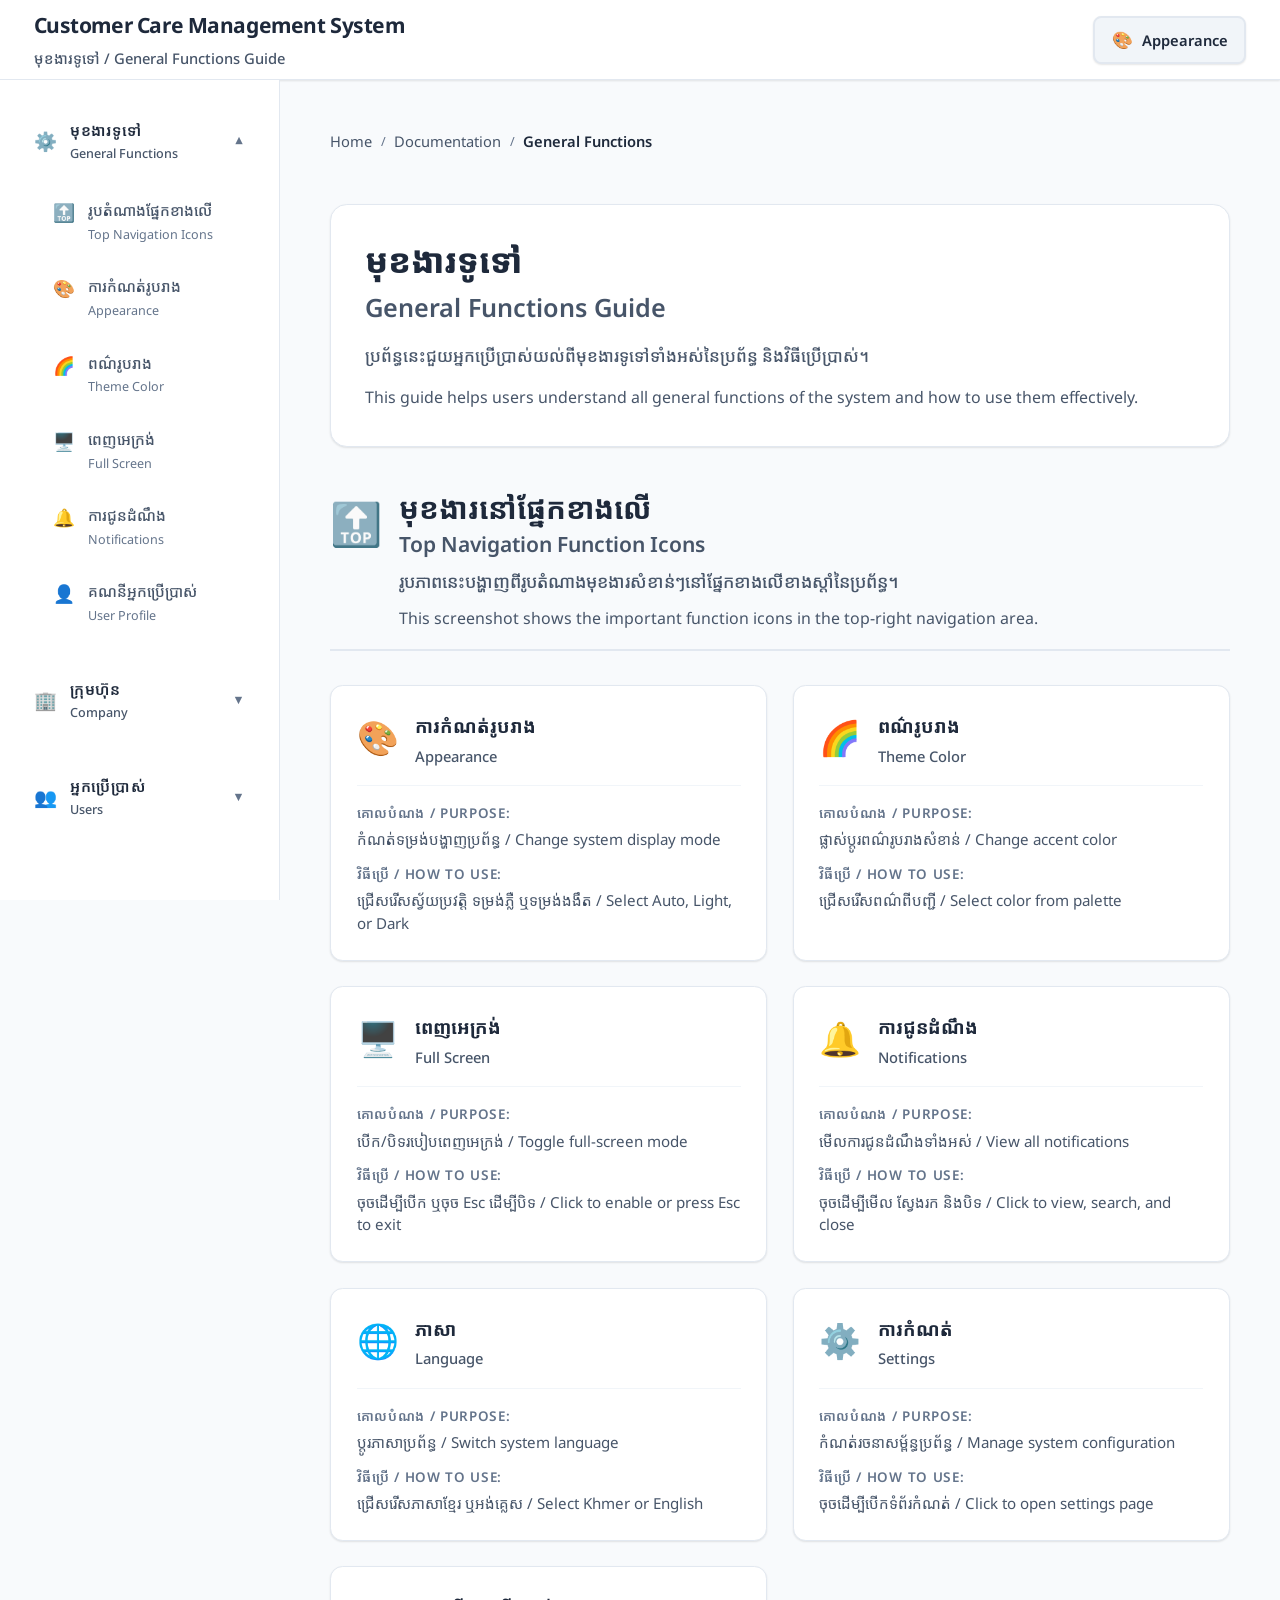
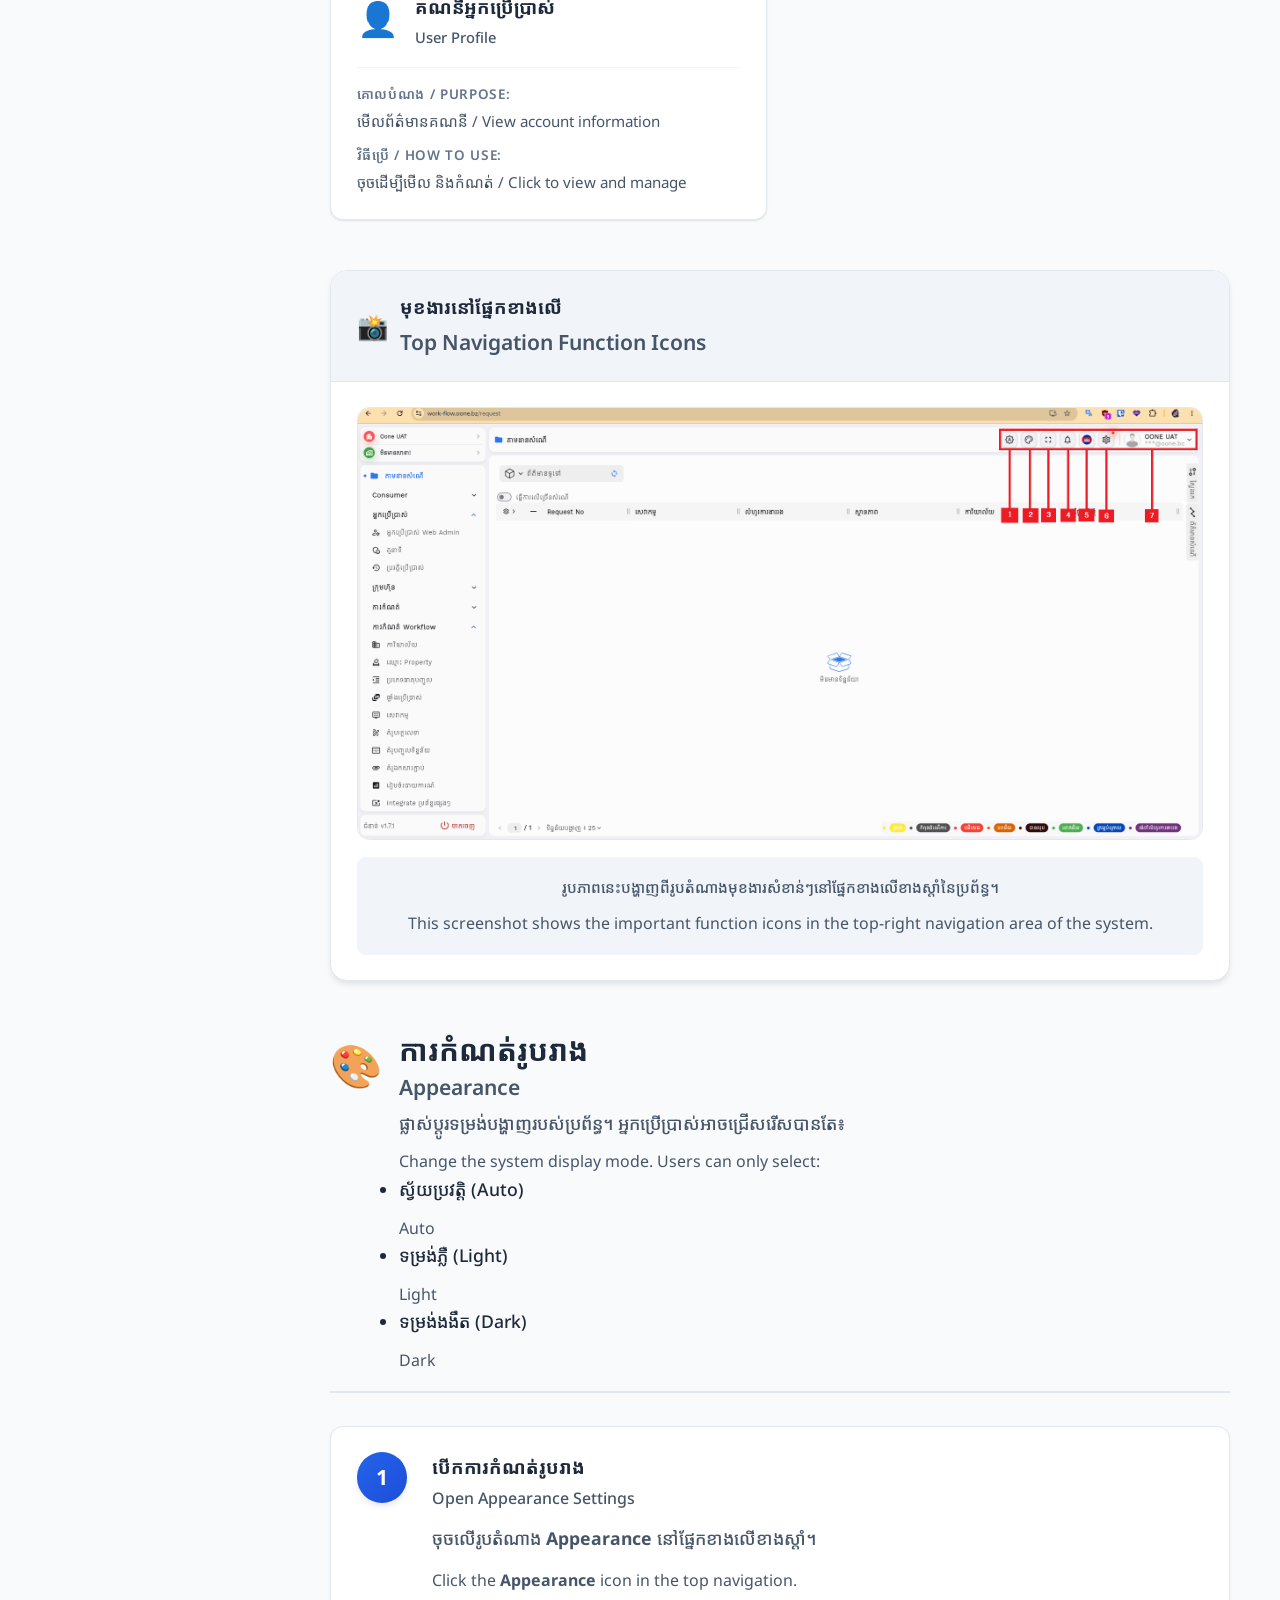
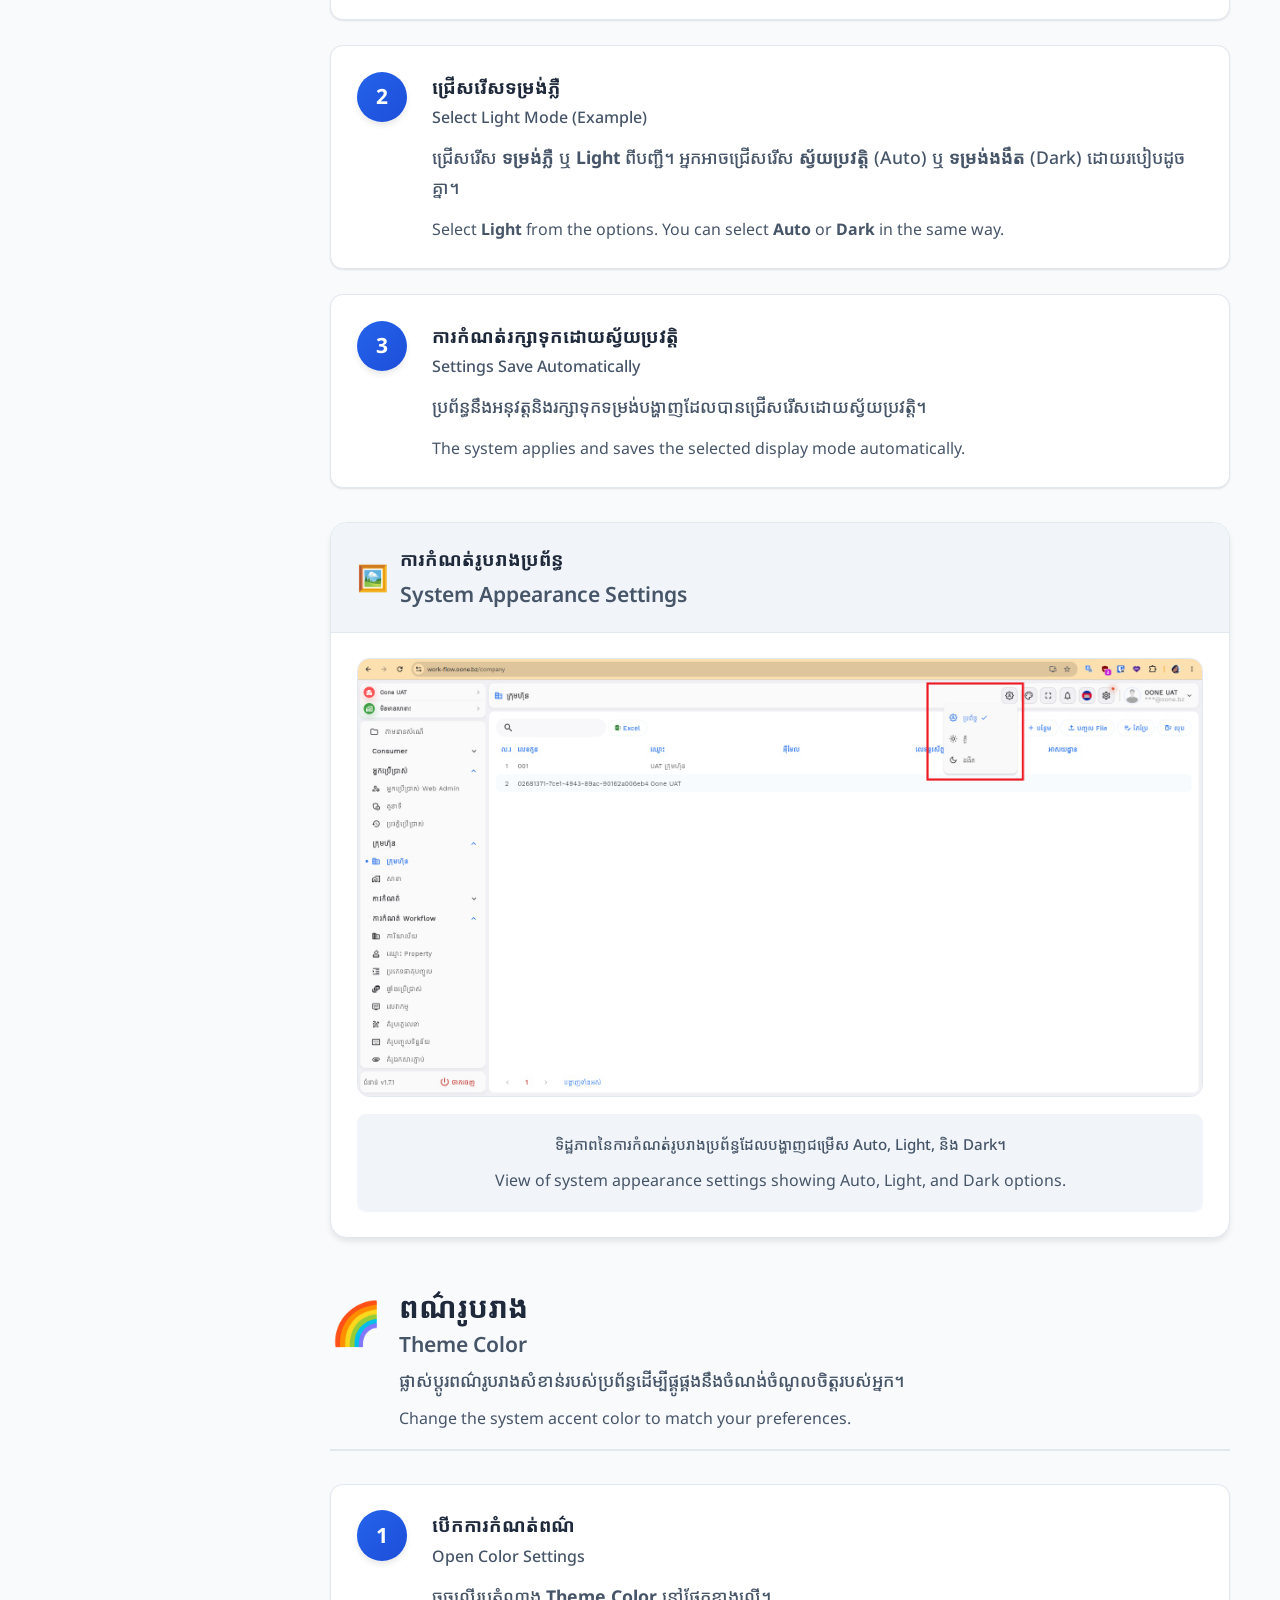
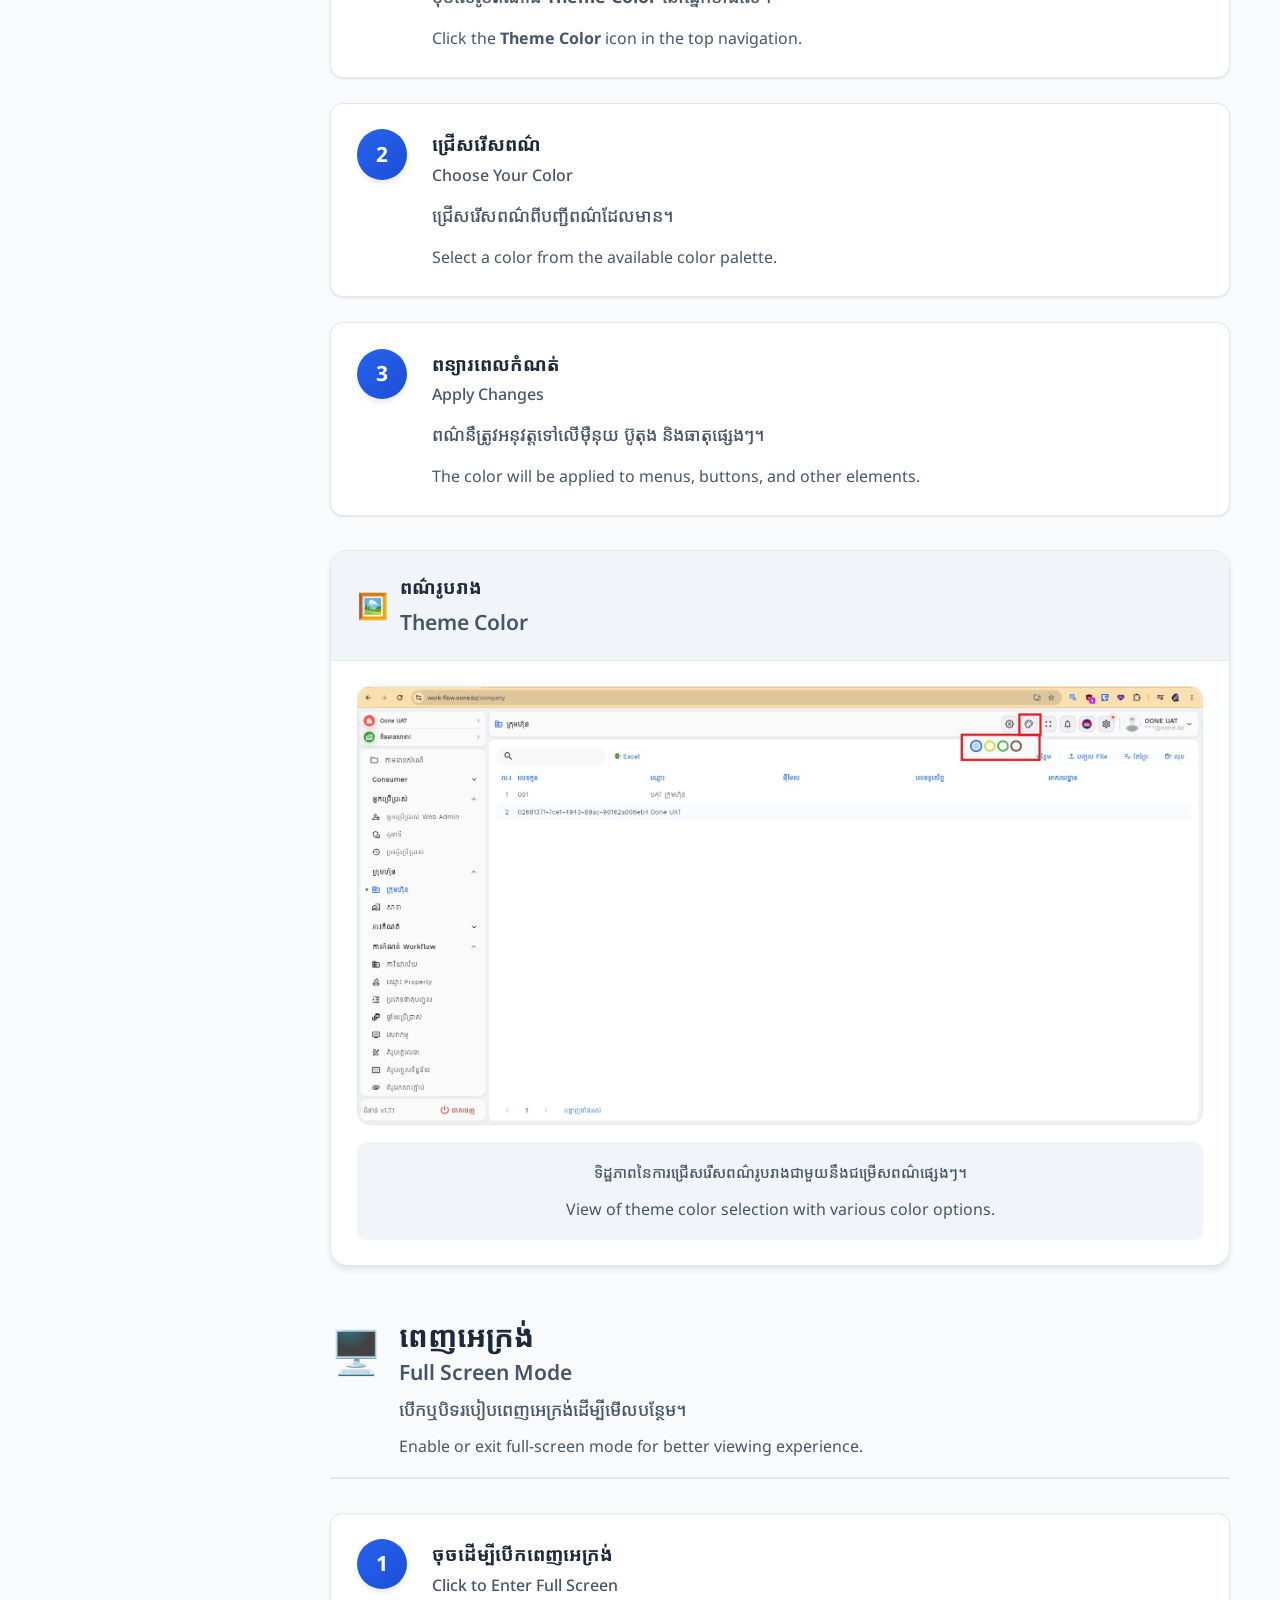
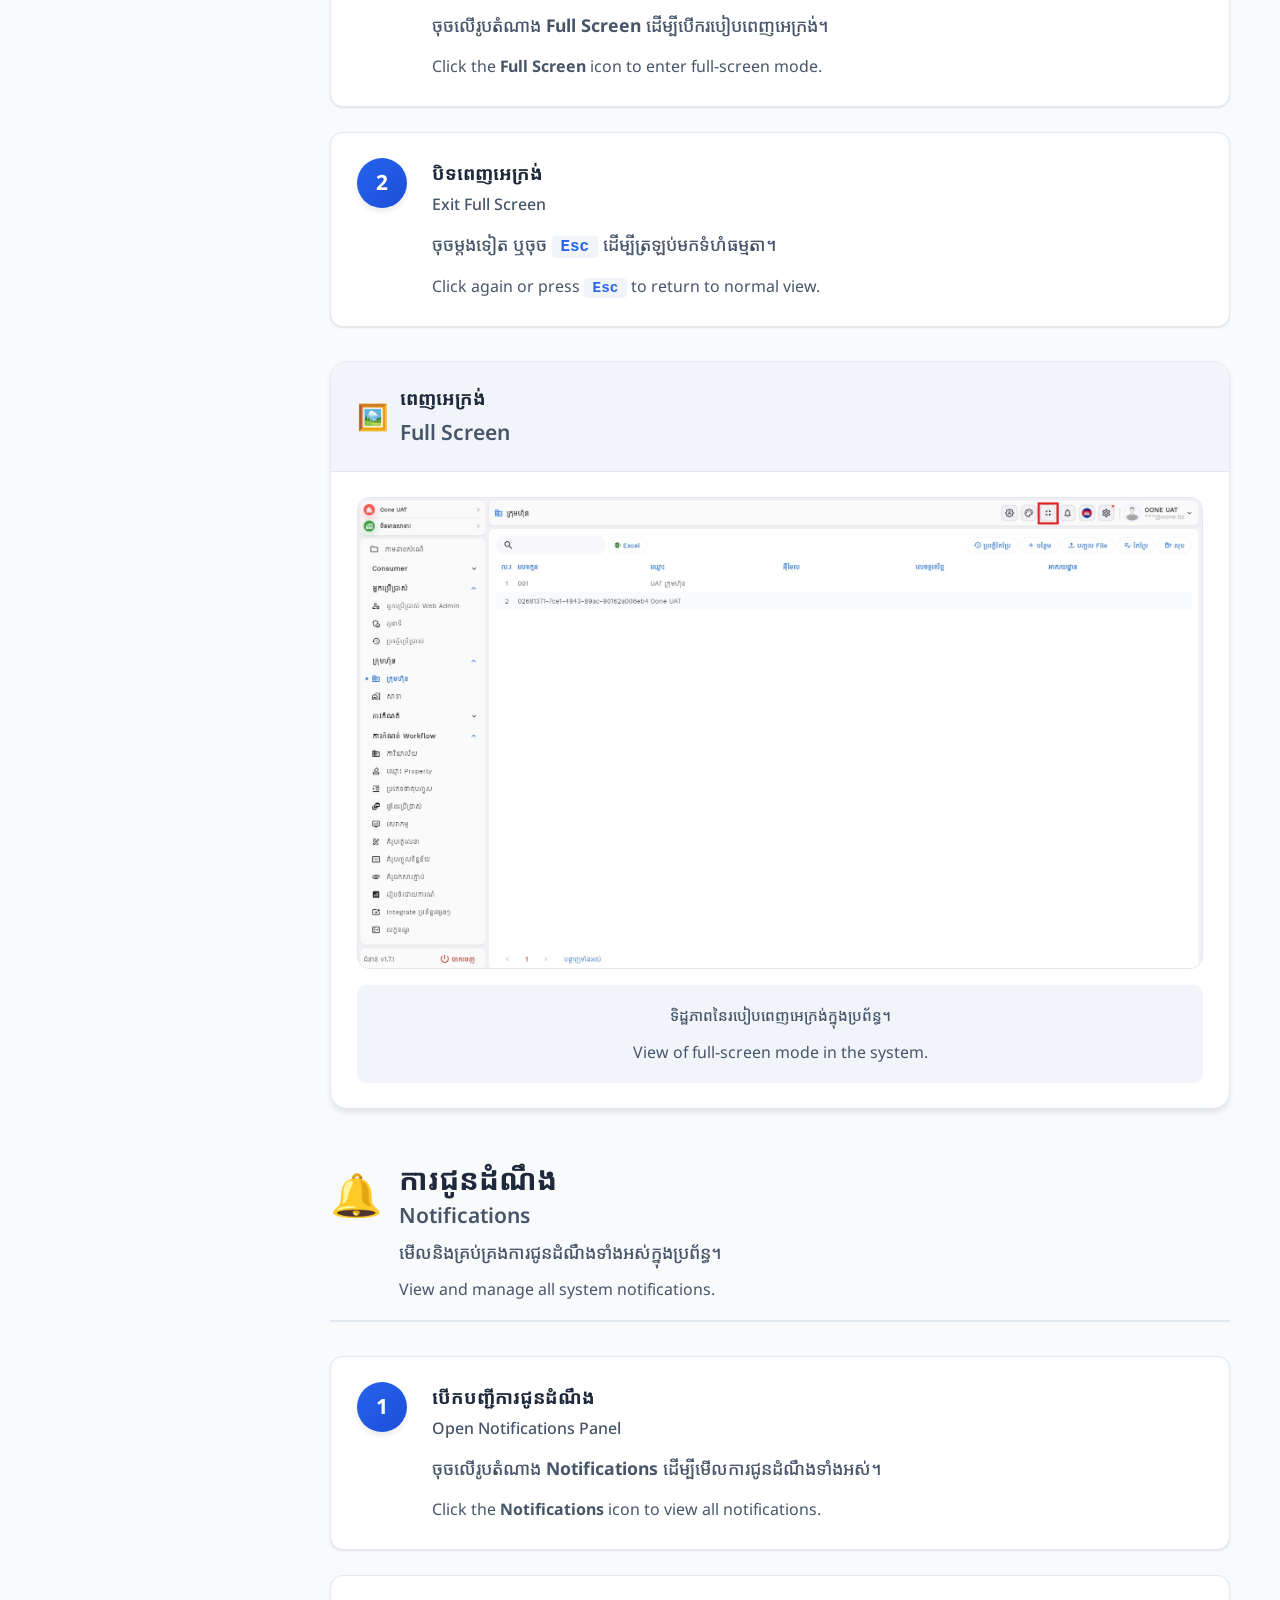
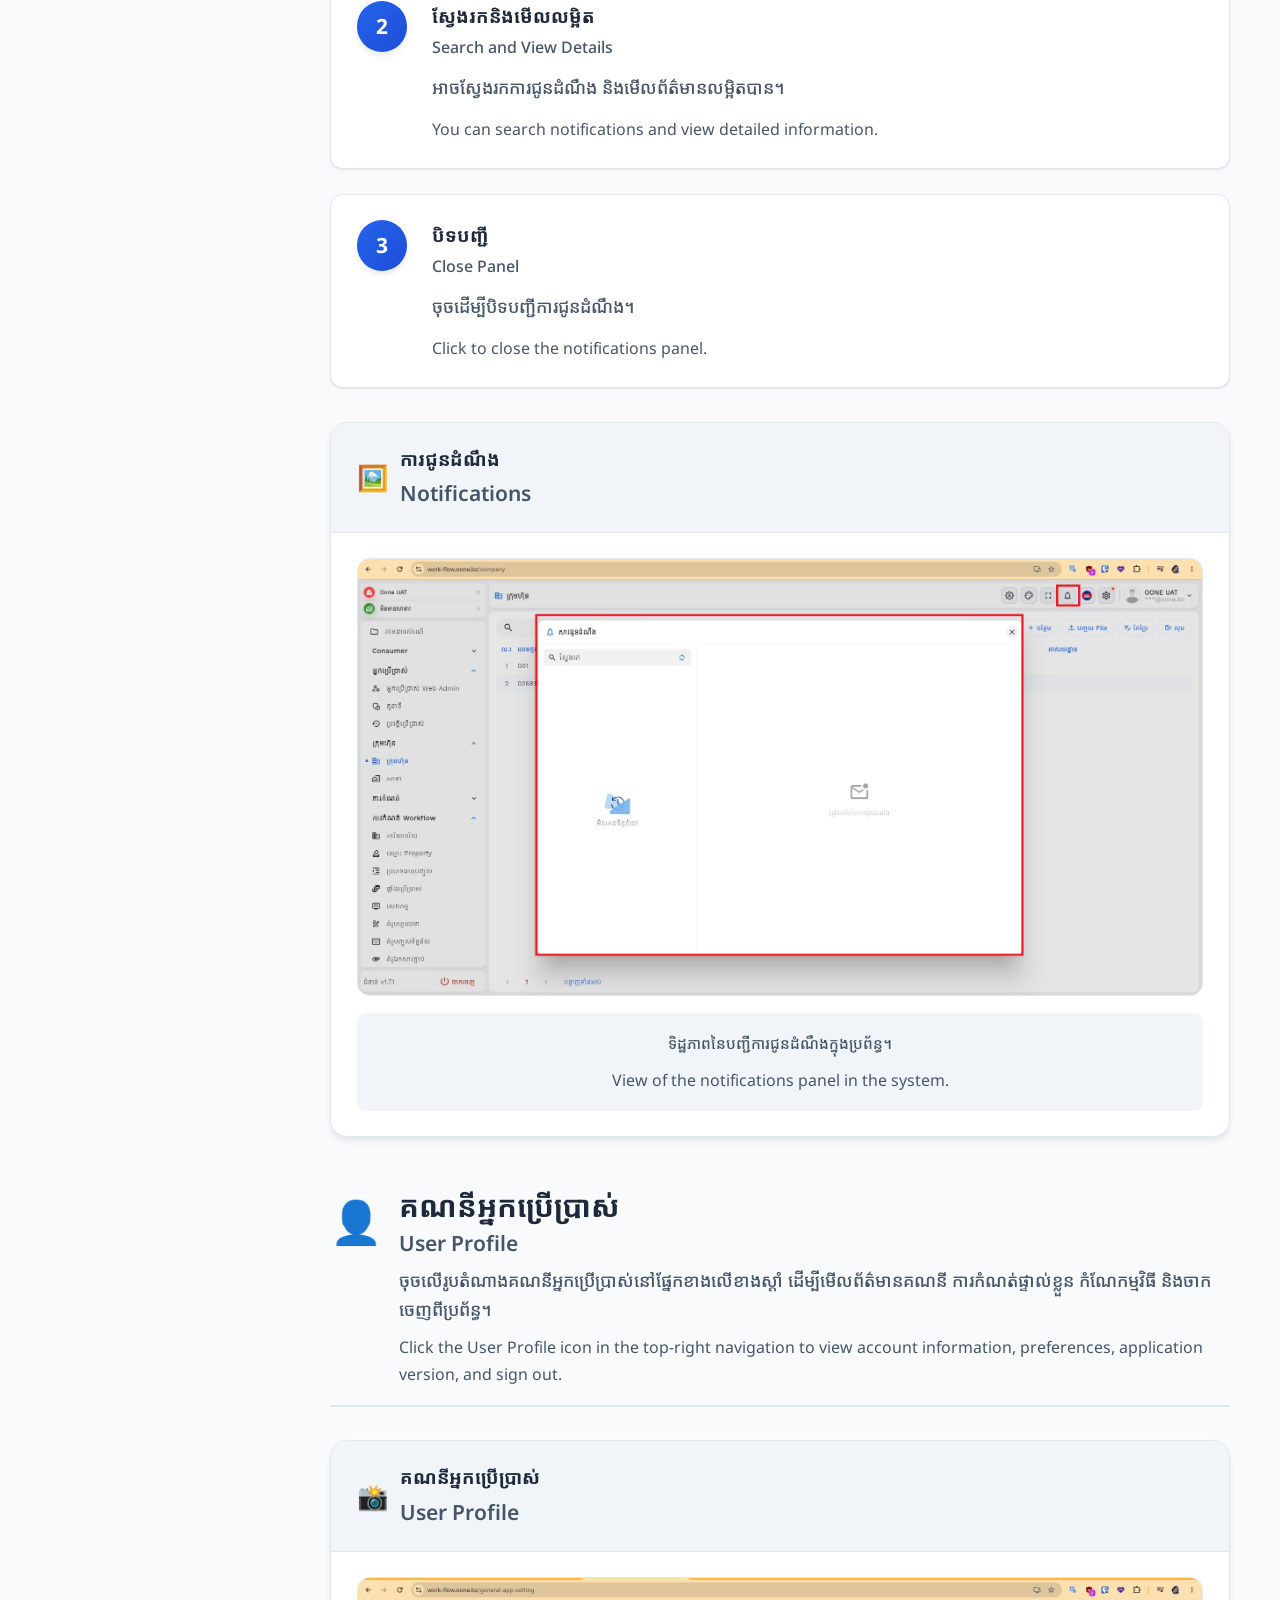
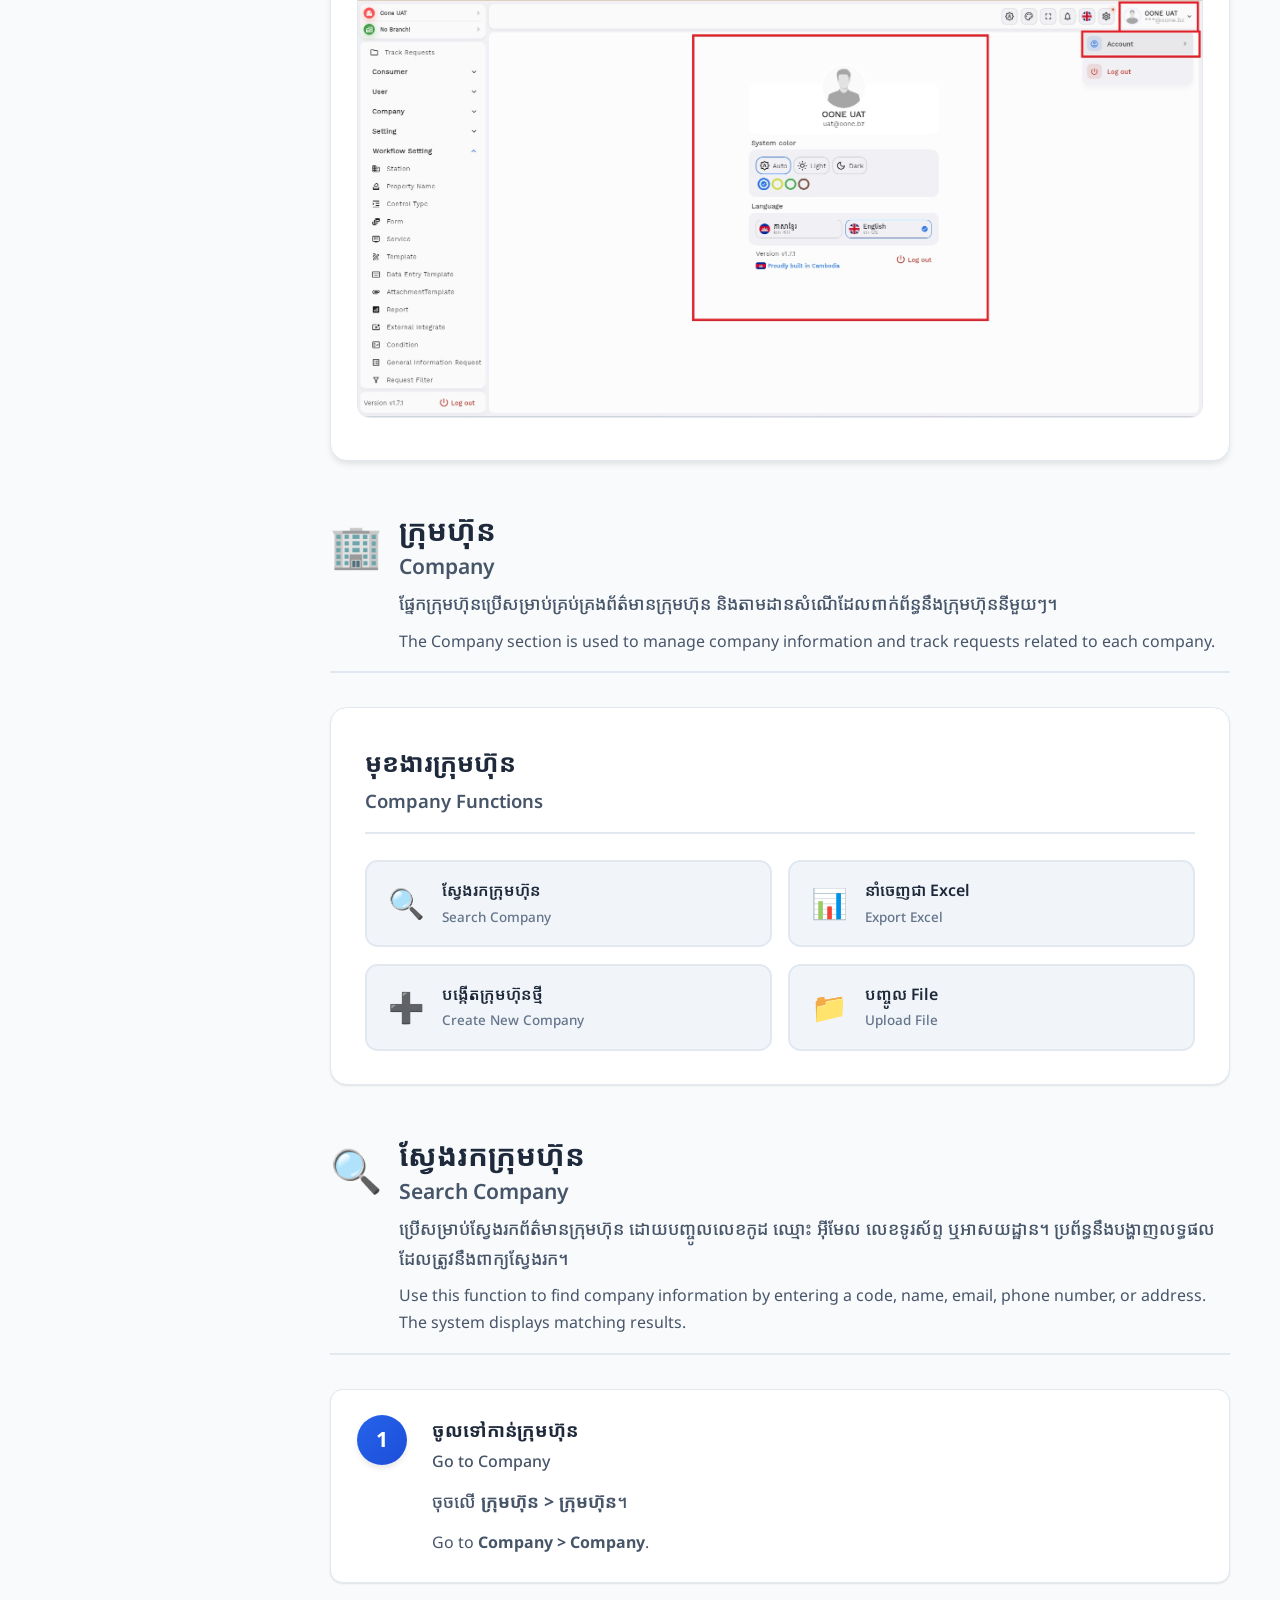
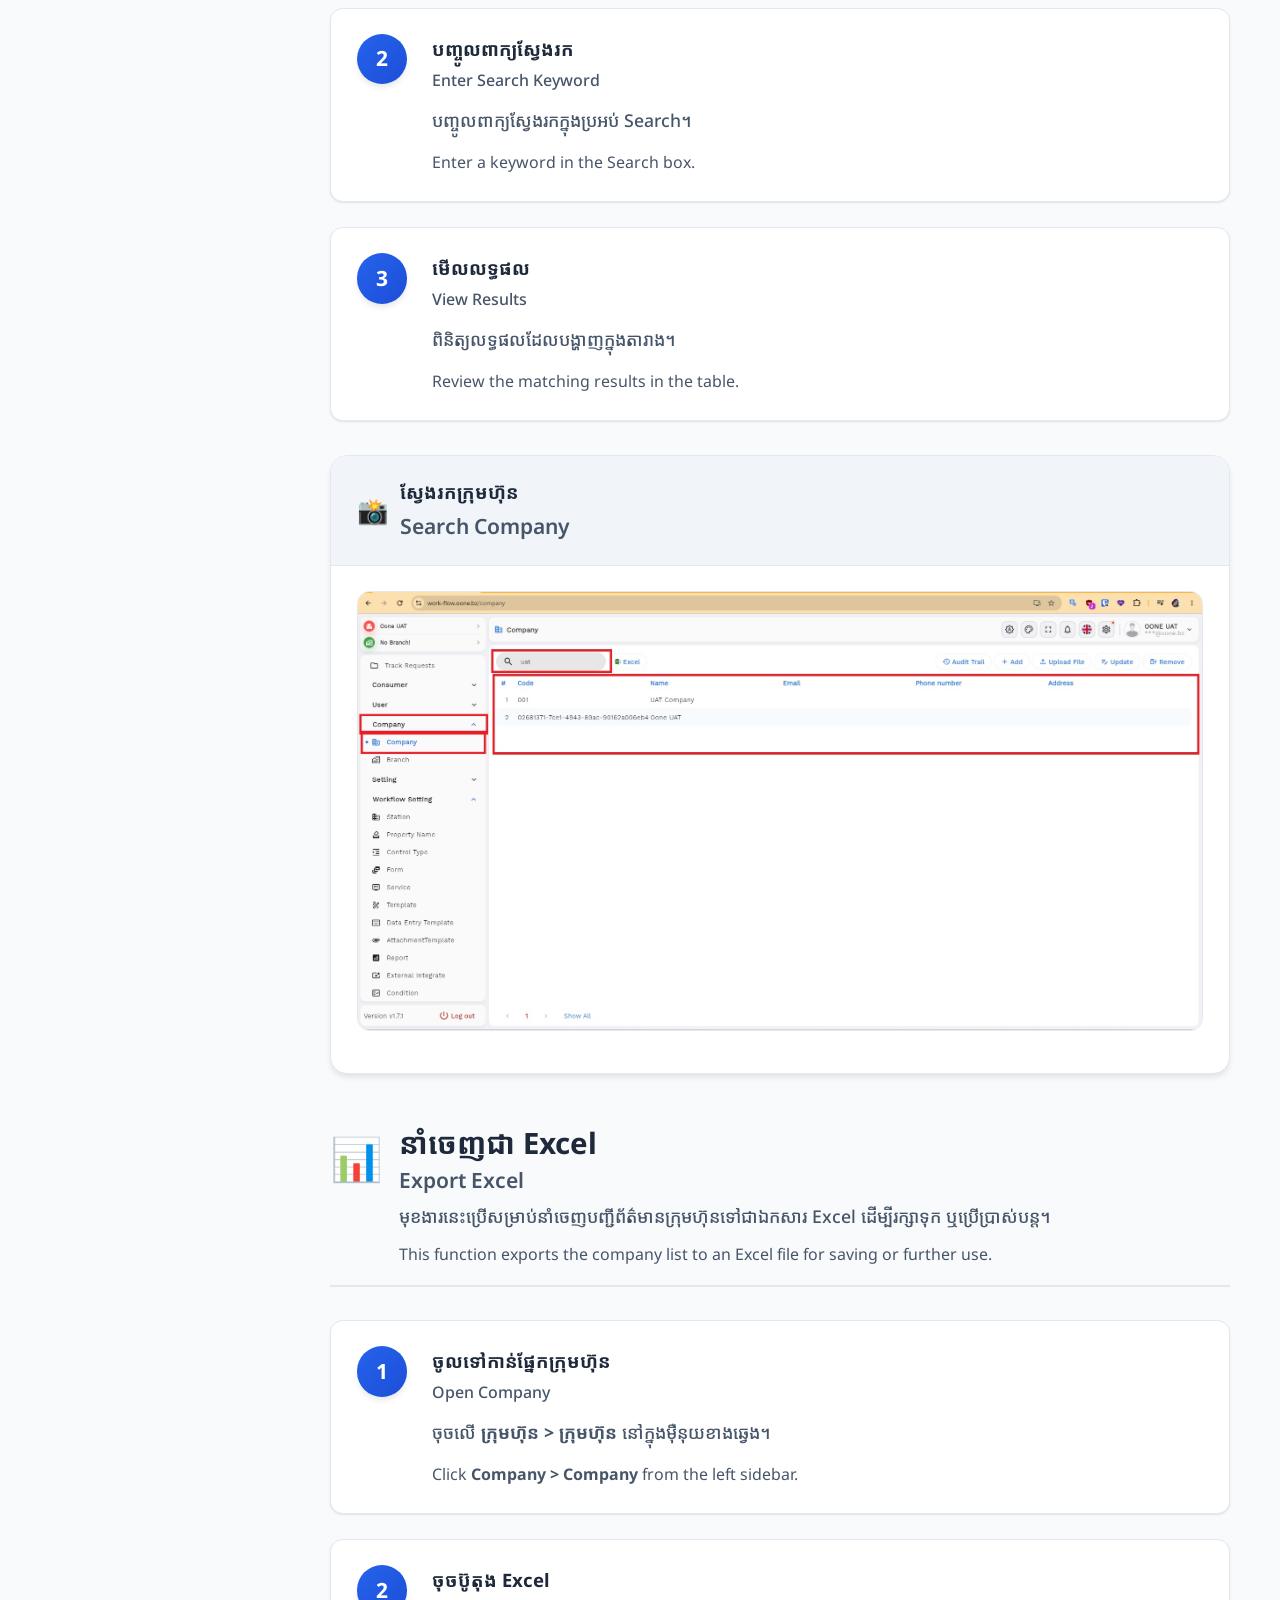
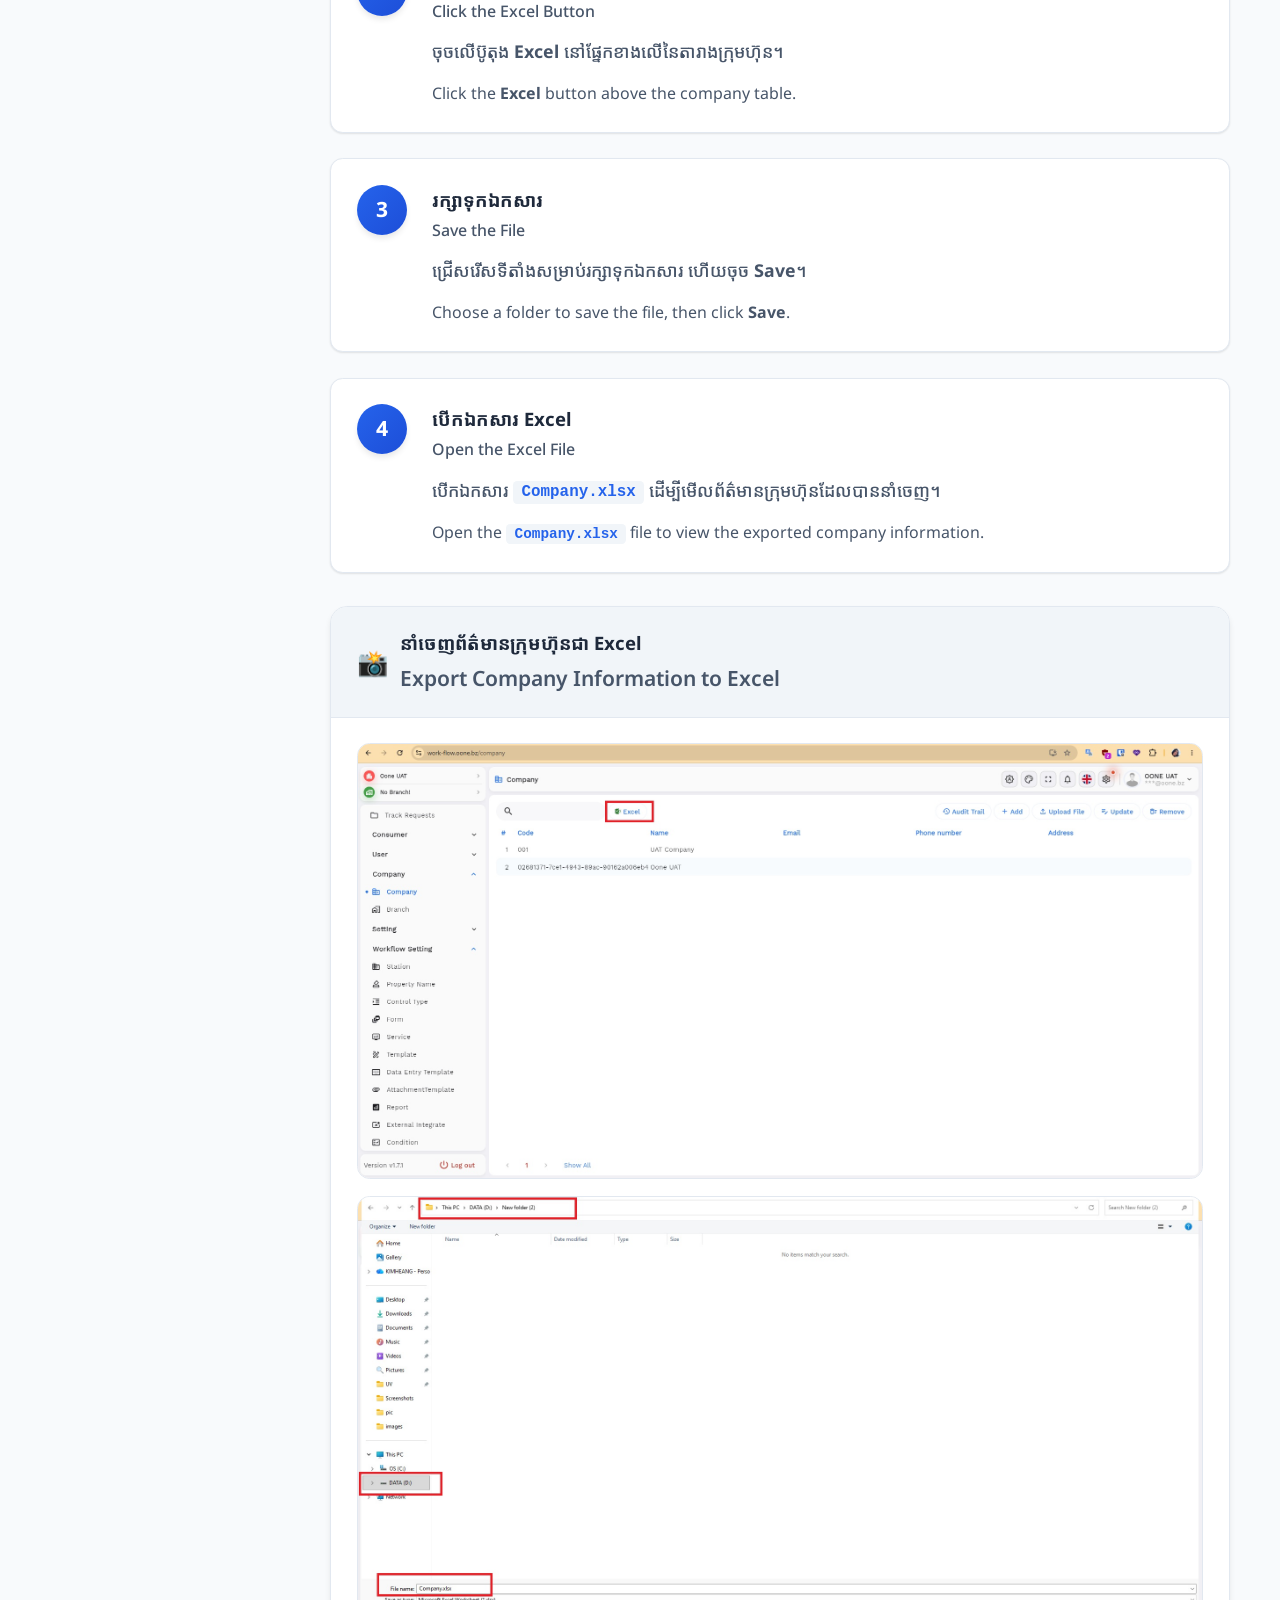
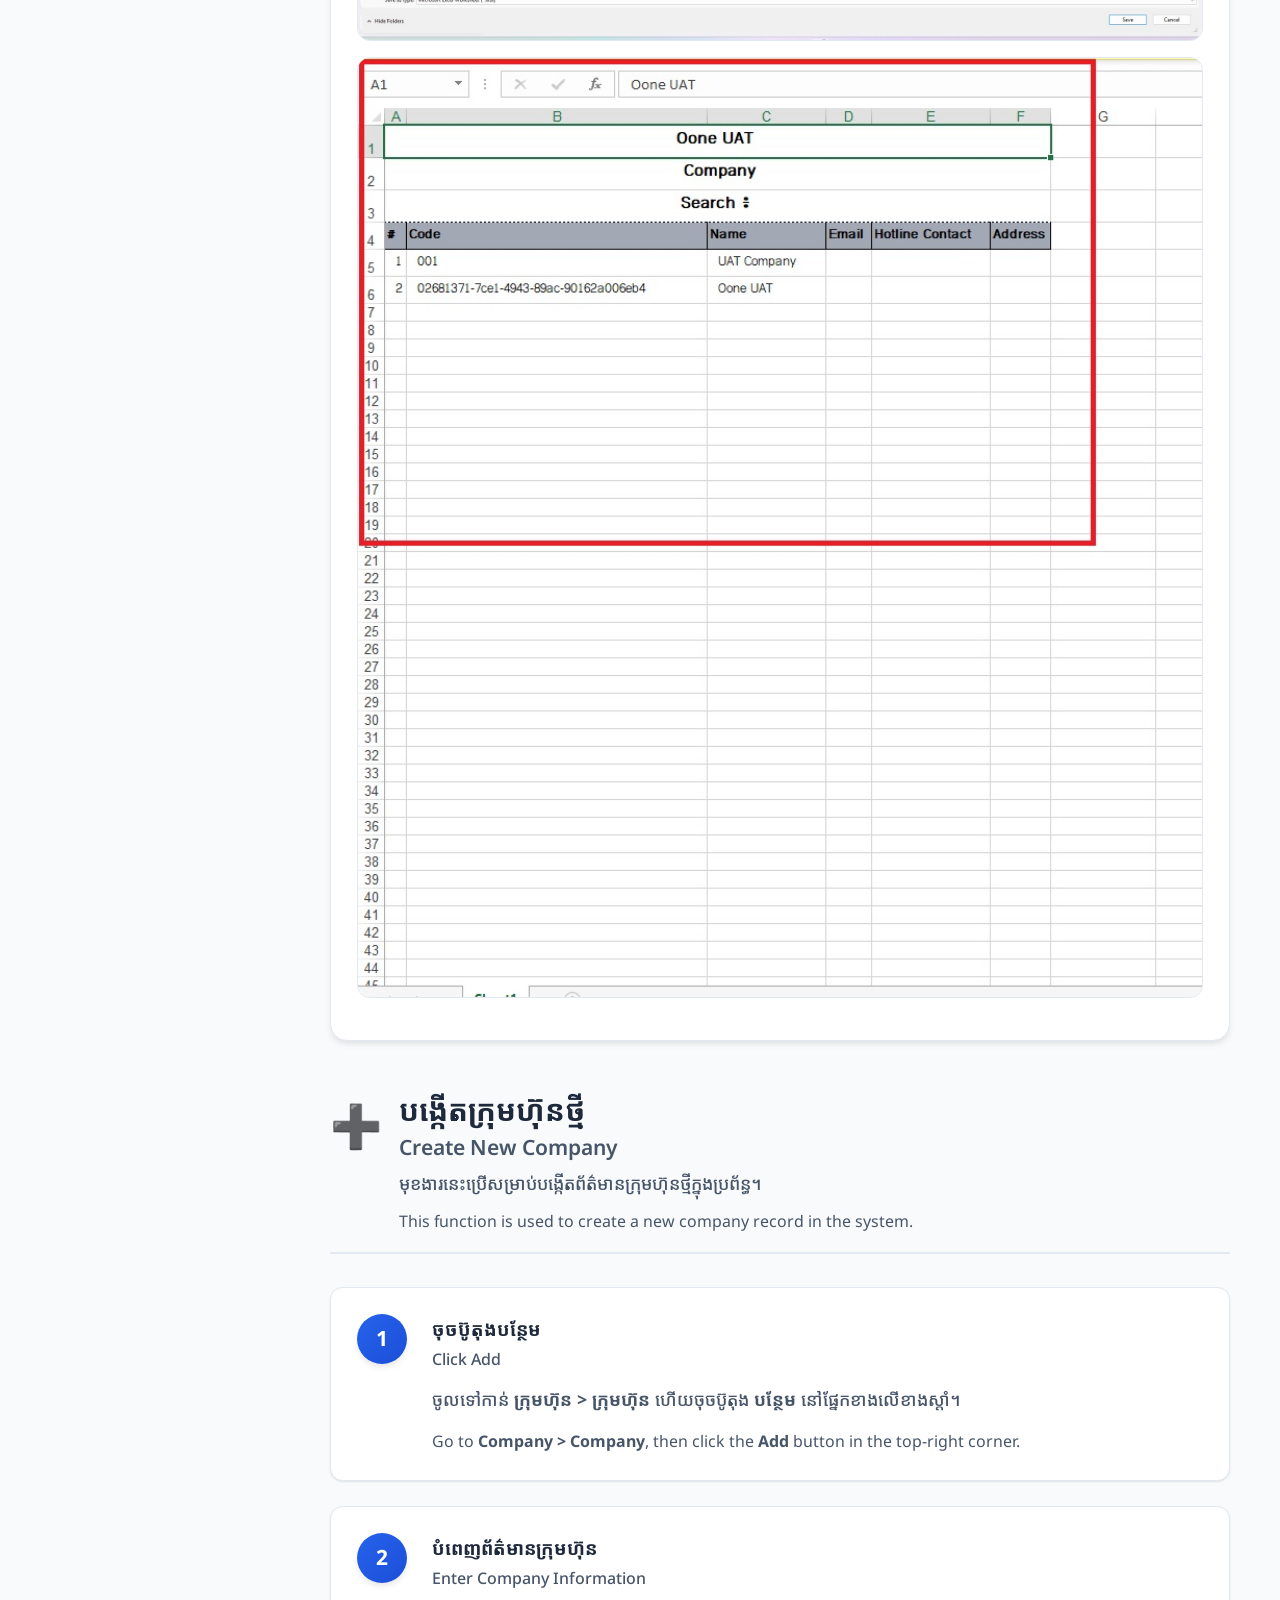
==== commit 81338a9b: "add new drop down of user section have web admin, role(export search, export), history" ====
--- a/index.html
+++ b/index.html
@@ -136,34 +136,141 @@
                                     <span class="nav-english">Search</span>
                                 </span>
                             </a>
-                            <a href="#export-excel" class="nav-link">
+                            <a href="#company-export-excel" class="nav-link">
                                 <span class="nav-icon">📊</span>
                                 <span class="nav-text">
                                     <span class="nav-khmer">នាំចេញជា Excel</span>
                                     <span class="nav-english">Export Excel</span>
                                 </span>
                             </a>
-                            <a href="#create-company" class="nav-link">
+                            <a href="#company-create" class="nav-link">
                                 <span class="nav-icon">➕</span>
                                 <span class="nav-text">
                                     <span class="nav-khmer">បង្កើតក្រុមហ៊ុនថ្មី</span>
                                     <span class="nav-english">Create New Company</span>
                                 </span>
                             </a>
-                            <a href="#upload-file" class="nav-link">
+                            <a href="#company-upload-file" class="nav-link">
                                 <span class="nav-icon">📁</span>
                                 <span class="nav-text">
                                     <span class="nav-khmer">បញ្ចូល File</span>
                                     <span class="nav-english">Upload File</span>
                                 </span>
                             </a>
+                            <a href="#company-update" class="nav-link">
+                                <span class="nav-icon">✏️</span>
+                                <span class="nav-text">
+                                    <span class="nav-khmer">កែប្រែក្រុមហ៊ុន</span>
+                                    <span class="nav-english">Update Company</span>
+                                </span>
+                            </a>
                         </div>
                     </details>
-                    <a href="#branch" class="nav-link">
-                        <span class="nav-icon">🏪</span>
+                    <details class="nav-subgroup">
+                        <summary class="nav-summary">
+                            <span class="nav-icon">🏪</span>
+                            <span class="nav-text">
+                                <span class="nav-khmer">សាខា</span>
+                                <span class="nav-english">Branch</span>
+                            </span>
+                            <span class="nav-arrow">▶</span>
+                        </summary>
+                        <div class="nav-items">
+                            <a href="#branch-search" class="nav-link">
+                                <span class="nav-icon">🔍</span>
+                                <span class="nav-text">
+                                    <span class="nav-khmer">ស្វែងរក</span>
+                                    <span class="nav-english">Search</span>
+                                </span>
+                            </a>
+                            <a href="#branch-export-excel" class="nav-link">
+                                <span class="nav-icon">📊</span>
+                                <span class="nav-text">
+                                    <span class="nav-khmer">នាំចេញជា Excel</span>
+                                    <span class="nav-english">Export Excel</span>
+                                </span>
+                            </a>
+                            <a href="#branch-create" class="nav-link">
+                                <span class="nav-icon">➕</span>
+                                <span class="nav-text">
+                                    <span class="nav-khmer">បង្កើតសាខាថ្មី</span>
+                                    <span class="nav-english">Create New Branch</span>
+                                </span>
+                            </a>
+                            <a href="#branch-update" class="nav-link">
+                                <span class="nav-icon">✏️</span>
+                                <span class="nav-text">
+                                    <span class="nav-khmer">កែប្រែសាខា</span>
+                                    <span class="nav-english">Update Branch</span>
+                                </span>
+                            </a>
+                            <a href="#branch-remove" class="nav-link">
+                                <span class="nav-icon">🗑️</span>
+                                <span class="nav-text">
+                                    <span class="nav-khmer">លុបសាខា</span>
+                                    <span class="nav-english">Remove Branch</span>
+                                </span>
+                            </a>
+                        </div>
+                    </details>
+                </div>
+            </details>
+            <!-- Users -->
+            <details class="nav-group">
+                <summary class="nav-summary">
+                    <span class="nav-icon">👥</span>
+                    <span class="nav-text">
+                        <span class="nav-khmer">អ្នកប្រើប្រាស់</span>
+                        <span class="nav-english">Users</span>
+                    </span>
+                    <span class="nav-arrow">▼</span>
+                </summary>
+                <div class="nav-items">
+                    <a href="#users-web-admin" class="nav-link">
+                        <span class="nav-icon">👤</span>
                         <span class="nav-text">
-                            <span class="nav-khmer">សាខា</span>
-                            <span class="nav-english">Branch</span>
+                            <span class="nav-khmer">អ្នកប្រើប្រាស់ Web Admin</span>
+                            <span class="nav-english">Web Admin Users</span>
+                        </span>
+                    </a>
+                    <details class="nav-subgroup">
+                        <summary class="nav-summary">
+                            <span class="nav-icon">🔐</span>
+                            <span class="nav-text">
+                                <span class="nav-khmer">តួនាទី</span>
+                                <span class="nav-english">Roles</span>
+                            </span>
+                            <span class="nav-arrow">▶</span>
+                        </summary>
+                        <div class="nav-items">
+                            <a href="#users-roles" class="nav-link">
+                                <span class="nav-icon">🔐</span>
+                                <span class="nav-text">
+                                    <span class="nav-khmer">តួនាទី</span>
+                                    <span class="nav-english">Roles</span>
+                                </span>
+                            </a>
+                            <a href="#users-roles-search" class="nav-link">
+                                <span class="nav-icon">🔍</span>
+                                <span class="nav-text">
+                                    <span class="nav-khmer">ស្វែងរកតួនាទី</span>
+                                    <span class="nav-english">Search Roles</span>
+                                </span>
+                            </a>
+                            <a href="#users-roles-export-excel" class="nav-link">
+                                <span class="nav-icon">📊</span>
+                                <span class="nav-text">
+                                    <span class="nav-khmer">នាំចេញជា Excel</span>
+                                    <span class="nav-english">Export Excel</span>
+                                </span>
+                            </a>
+                        </div>
+                    </details>
+                    <a href="#users-usage-history" class="nav-link">
+                        <span class="nav-icon">📊</span>
+                        <span class="nav-text">
+                            <span class="nav-khmer">ប្រវត្តិប្រើប្រាស់</span>
+                            <span class="nav-english">Usage History</span>
                         </span>
                     </a>
                 </div>
@@ -792,21 +899,21 @@
                             <span class="text-english">Search Company</span>
                         </span>
                     </a>
-                    <a href="#export-excel" class="function-link">
+                    <a href="#company-export-excel" class="function-link">
                         <span class="function-link-icon">📊</span>
                         <span class="function-link-text">
                             <span class="text-khmer">នាំចេញជា Excel</span>
                             <span class="text-english">Export Excel</span>
                         </span>
                     </a>
-                    <a href="#create-company" class="function-link">
+                    <a href="#company-create" class="function-link">
                         <span class="function-link-icon">➕</span>
                         <span class="function-link-text">
                             <span class="text-khmer">បង្កើតក្រុមហ៊ុនថ្មី</span>
                             <span class="text-english">Create New Company</span>
                         </span>
                     </a>
-                    <a href="#upload-file" class="function-link">
+                    <a href="#company-upload-file" class="function-link">
                         <span class="function-link-icon">📁</span>
                         <span class="function-link-text">
                             <span class="text-khmer">បញ្ចូល File</span>
@@ -815,6 +922,7 @@
                     </a>
                 </div>
             </div>
+        </section>
 
         <!-- Search Company Section -->
         <section id="company-search" class="content-section">
@@ -895,8 +1003,8 @@
             </div>
         </section>
 
-        <!-- Export Excel Section -->
-        <section id="export-excel" class="content-section">
+        <!-- Company Export Excel Section -->
+        <section id="company-export-excel" class="content-section">
             <div class="section-header">
                 <div class="section-icon">📊</div>
                 <div class="section-title-group">
@@ -1002,7 +1110,7 @@
         </section>
 
         <!-- Create New Company Section -->
-        <section id="create-company" class="content-section">
+        <section id="company-create" class="content-section">
             <div class="section-header">
                 <div class="section-icon">➕</div>
                 <div class="section-title-group">
@@ -1127,7 +1235,7 @@
         </section>
 
         <!-- Upload File Section -->
-        <section id="upload-file" class="content-section">
+        <section id="company-upload-file" class="content-section">
             <div class="section-header">
                 <div class="section-icon">📁</div>
                 <div class="section-title-group">
@@ -1374,8 +1482,1427 @@
                 </div>
             </div>
         </section>
+
+        <!-- Update Company Section -->
+        <section id="company-update" class="content-section">
+            <div class="section-header">
+                <div class="section-icon">✏️</div>
+                <div class="section-title-group">
+                    <h2 class="section-title">
+                        <span class="title-khmer">កែប្រែក្រុមហ៊ុន</span>
+                        <span class="title-english">Update Company</span>
+                    </h2>
+                    <p class="section-description">
+                        <span class="desc-khmer">មុខងារនេះប្រើសម្រាប់កែប្រែព័ត៌មានក្រុមហ៊ុនដែលមានរួចហើយ។ អ្នកប្រើត្រូវជ្រើសរើសក្រុមហ៊ុនពីតារាងជាមុនសិន ហើយបន្ទាប់មកចុចប៊ូតុង <strong>កែប្រែ</strong> ដើម្បីបើកទម្រង់កែប្រែព័ត៌មាន។</span>
+                        <span class="desc-english">This function is used to edit existing company information. The user must first select a company from the table, then click the <strong>Update</strong> button to open the edit form.</span>
+                    </p>
+                </div>
+            </div>
+
+            <div class="steps-container">
+                <div class="step-item">
+                    <div class="step-number">1</div>
+                    <div class="step-content">
+                        <h3>
+                            <span class="content-khmer">ជ្រើសរើសក្រុមហ៊ុន</span>
+                            <span class="content-english">Select Company</span>
+                        </h3>
+                        <p>
+                            <span class="text-khmer">ចុចជួររបស់ក្រុមហ៊ុនក្នុងតារាងដើម្បីជ្រើសរើសកំណត់ត្រាដែលអ្នកចង់កែប្រែ។</span>
+                            <span class="text-english">Click a company row in the table to select the record you want to edit.</span>
+                        </p>
+                    </div>
+                </div>
+
+                <div class="step-item">
+                    <div class="step-number">2</div>
+                    <div class="step-content">
+                        <h3>
+                            <span class="content-khmer">ចុចប៊ូតុងកែប្រែ</span>
+                            <span class="content-english">Click Update</span>
+                        </h3>
+                        <p>
+                            <span class="text-khmer">បន្ទាប់ពីជ្រើសរើសក្រុមហ៊ុន ចុចប៊ូតុង <strong>កែប្រែ</strong> នៅផ្នែកខាងលើខាងស្តាំនៃទំព័រ។</span>
+                            <span class="text-english">After selecting the company, click the <strong>Update</strong> button at the top-right of the page.</span>
+                        </p>
+                    </div>
+                </div>
+
+                <div class="step-item">
+                    <div class="step-number">3</div>
+                    <div class="step-content">
+                        <h3>
+                            <span class="content-khmer">កែប្រែព័ត៌មានក្រុមហ៊ុន</span>
+                            <span class="content-english">Edit Company Information</span>
+                        </h3>
+                        <p>
+                            <span class="text-khmer">កែប្រែព័ត៌មានក្រុមហ៊ុនក្នុងទម្រង់ ដូចជា ឈ្មោះក្រុមហ៊ុន ព័ត៌មានទំនាក់ទំនង អ៊ីមែល អាសយដ្ឋាន និងស្ថានភាពសកម្ម។</span>
+                            <span class="text-english">Update the company information in the form, such as company name, contact details, email, address, and active status.</span>
+                        </p>
+                    </div>
+                </div>
+
+                <div class="step-item">
+                    <div class="step-number">4</div>
+                    <div class="step-content">
+                        <h3>
+                            <span class="content-khmer">រក្សាទុក</span>
+                            <span class="content-english">Save</span>
+                        </h3>
+                        <p>
+                            <span class="text-khmer">ចុច <strong>រក្សាទុក</strong> ដើម្បីរក្សាទុកការផ្លាស់ប្តូរ។</span>
+                            <span class="text-english">Click <strong>Save</strong> to keep the changes.</span>
+                        </p>
+                    </div>
+                </div>
+            </div>
+
+            <div class="screenshot-card">
+                <div class="screenshot-header">
+                    <span class="screenshot-icon">📸</span>
+                    <h3 class="screenshot-title">
+                        <span class="title-khmer">កែប្រែក្រុមហ៊ុន</span>
+                        <span class="title-english">Update Company</span>
+                    </h3>
+                </div>
+                <div class="screenshot-body">
+                    <div class="image-container">
+                        <img src="images/company edit1.jpg" alt="Select Company and Update Button" class="screenshot-image" loading="lazy">
+                        <div class="image-overlay">
+                            <span class="overlay-text">Click to enlarge / ចុចដើម្បីពង្រីក</span>
+                        </div>
+                    </div>
+                    <div class="image-container">
+                        <img src="images/company edit2.jpg" alt="Edit Form" class="screenshot-image" loading="lazy">
+                        <div class="image-overlay">
+                            <span class="overlay-text">Click to enlarge / ចុចដើម្បីពង្រីក</span>
+                        </div>
+                    </div>
+                </div>
+            </div>
+
+            <div class="screenshot-card">
+                <div class="screenshot-header">
+                    <span class="screenshot-icon">📋</span>
+                    <h3 class="screenshot-title">
+                        <span class="title-khmer">ចំណាំ</span>
+                        <span class="title-english">Important Note</span>
+                    </h3>
+                </div>
+                <div class="screenshot-body">
+                    <ul class="feature-list">
+                        <li>
+                            <span class="text-khmer">ត្រូវជ្រើសរើសទិន្នន័យក្រុមហ៊ុននៅក្នុងតារាងជាមុនសិន បន្ទាប់មកទើបអាចចុចប៊ូតុង <strong>កែប្រែ</strong> បាន។</span>
+                            <span class="text-english">The user must select a company record in the table first before clicking the <strong>Update</strong> button.</span>
+                        </li>
+                    </ul>
+                </div>
+            </div>
+        </section>
+
+        <!-- Search Branch Section -->
+        <section id="branch-search" class="content-section">
+                <div class="section-header">
+                    <div class="section-icon">🔍</div>
+                    <div class="section-title-group">
+                        <h2 class="section-title">
+                            <span class="title-khmer">ស្វែងរកសាខា</span>
+                            <span class="title-english">Search Branch</span>
+                        </h2>
+                        <p class="section-description">
+                            <span class="desc-khmer">មុខងារនេះប្រើសម្រាប់ស្វែងរកព័ត៌មានសាខាបានយ៉ាងរហ័ស។ អ្នកប្រើប្រាស់អាចបញ្ចូលលេខកូដសាខា ឈ្មោះសាខា ឈ្មោះក្រុមហ៊ុន អ៊ីមែល លេខទូរស័ព្ទ ឬអាសយដ្ឋានក្នុងប្រអប់ស្វែងរក។ ប្រព័ន្ធនឹងបង្ហាញតែលទ្ធផលដែលត្រូវនឹងពាក្យស្វែងរក។</span>
+                            <span class="desc-english">This function is used to quickly find branch information. Users can search by branch code, branch name, company name, email, phone number, or address. The system displays only matching results.</span>
+                        </p>
+                    </div>
+                </div>
+
+                <div class="steps-container">
+                    <div class="step-item">
+                        <div class="step-number">1</div>
+                        <div class="step-content">
+                            <h3>
+                                <span class="content-khmer">ចូលទៅកាន់សាខា</span>
+                                <span class="content-english">Open Branch</span>
+                            </h3>
+                            <p>
+                                <span class="text-khmer">ចុចលើ <strong>ក្រុមហ៊ុន > សាខា</strong>។</span>
+                                <span class="text-english">Go to <strong>Company > Branch</strong>.</span>
+                            </p>
+                        </div>
+                    </div>
+
+                    <div class="step-item">
+                        <div class="step-number">2</div>
+                        <div class="step-content">
+                            <h3>
+                                <span class="content-khmer">បញ្ចូលពាក្យស្វែងរក</span>
+                                <span class="content-english">Enter Search Keyword</span>
+                            </h3>
+                            <p>
+                                <span class="text-khmer">បញ្ចូលពាក្យស្វែងរកក្នុងប្រអប់ <strong>Search</strong>។</span>
+                                <span class="text-english">Enter a keyword in the <strong>Search</strong> box.</span>
+                            </p>
+                        </div>
+                    </div>
+
+                    <div class="step-item">
+                        <div class="step-number">3</div>
+                        <div class="step-content">
+                            <h3>
+                                <span class="content-khmer">ពិនិត្យលទ្ធផល</span>
+                                <span class="content-english">Review Results</span>
+                            </h3>
+                            <p>
+                                <span class="text-khmer">ពិនិត្យព័ត៌មានសាខាដែលបង្ហាញក្នុងតារាង។</span>
+                                <span class="text-english">Review the matching branch records displayed in the table.</span>
+                            </p>
+                        </div>
+                    </div>
+                </div>
+
+                <div class="screenshot-card">
+                    <div class="screenshot-header">
+                        <span class="screenshot-icon">📸</span>
+                        <h3 class="screenshot-title">
+                            <span class="title-khmer">ស្វែងរកសាខា</span>
+                            <span class="title-english">Search Branch</span>
+                        </h3>
+                    </div>
+                    <div class="screenshot-body">
+                        <div class="image-container">
+                            <img src="images/branch search1.jpg" alt="Search Branch" class="screenshot-image" loading="lazy">
+                            <div class="image-overlay">
+                                <span class="overlay-text">Click to enlarge / ចុចដើម្បីពង្រីក</span>
+                            </div>
+                        </div>
+                    </div>
+                </div>
+            </section>
+
+        <!-- Export Branch Excel Section -->
+        <section id="branch-export-excel" class="content-section">
+            <div class="section-header">
+                <div class="section-icon">📊</div>
+                <div class="section-title-group">
+                    <h2 class="section-title">
+                        <span class="title-khmer">នាំចេញជា Excel</span>
+                        <span class="title-english">Export Excel</span>
+                    </h2>
+                    <p class="section-description">
+                        <span class="desc-khmer">មុខងារនេះប្រើសម្រាប់នាំចេញបញ្ជីសាខាទៅជា File Excel ដើម្បីរក្សាទុក ឬប្រើប្រាស់បន្ថែម។ អ្នកប្រើប្រាស់អាចចុចប៊ូតុង <strong>Excel</strong> នៅលើទំព័រ <strong>សាខា</strong> ហើយជ្រើសរើសទីតាំងរក្សាទុកឯកសារ។</span>
+                        <span class="desc-english">This function is used to export the branch list to an Excel file for saving or further use. Users can click the <strong>Excel</strong> button on the <strong>Branch</strong> page and choose a location to save the file.</span>
+                    </p>
+                </div>
+            </div>
+
+            <div class="steps-container">
+                <div class="step-item">
+                    <div class="step-number">1</div>
+                    <div class="step-content">
+                        <h3>
+                            <span class="content-khmer">បើកទំព័រសាខា</span>
+                            <span class="content-english">Open Branch Page</span>
+                        </h3>
+                        <p>
+                            <span class="text-khmer">ចុច <strong>ក្រុមហ៊ុន > សាខា</strong>។</span>
+                            <span class="text-english">Go to <strong>Company > Branch</strong>.</span>
+                        </p>
+                    </div>
+                </div>
+
+                <div class="step-item">
+                    <div class="step-number">2</div>
+                    <div class="step-content">
+                        <h3>
+                            <span class="content-khmer">ចុចប៊ូតុង Excel</span>
+                            <span class="content-english">Click the Excel Button</span>
+                        </h3>
+                        <p>
+                            <span class="text-khmer">ចុចប៊ូតុង <strong>Excel</strong> នៅខាងលើតារាងសាខា។</span>
+                            <span class="text-english">Click the <strong>Excel</strong> button above the branch table.</span>
+                        </p>
+                    </div>
+                </div>
+
+                <div class="step-item">
+                    <div class="step-number">3</div>
+                    <div class="step-content">
+                        <h3>
+                            <span class="content-khmer">ជ្រើសរើសទីតាំងរក្សាទុក</span>
+                            <span class="content-english">Choose Save Location</span>
+                        </h3>
+                        <p>
+                            <span class="text-khmer">ជ្រើសរើសទីតាំងដែលអ្នកចង់រក្សាទុកឯកសារ Excel។</span>
+                            <span class="text-english">Choose where you want to save the Excel file.</span>
+                        </p>
+                    </div>
+                </div>
+
+                <div class="step-item">
+                    <div class="step-number">4</div>
+                    <div class="step-content">
+                        <h3>
+                            <span class="content-khmer">កំណត់ឈ្មោះឯកសារ និងរក្សាទុក</span>
+                            <span class="content-english">Set File Name and Save</span>
+                        </h3>
+                        <p>
+                            <span class="text-khmer">បញ្ជាក់ឈ្មោះ File ហើយចុច <strong>Save</strong>។</span>
+                            <span class="text-english">Confirm the file name and click <strong>Save</strong>.</span>
+                        </p>
+                    </div>
+                </div>
+
+                <div class="step-item">
+                    <div class="step-number">5</div>
+                    <div class="step-content">
+                        <h3>
+                            <span class="content-khmer">ពិនិត្យឯកសារ Excel</span>
+                            <span class="content-english">Review the Excel File</span>
+                        </h3>
+                        <p>
+                            <span class="text-khmer">បើក File Excel ដើម្បីពិនិត្យទិន្នន័យសាខាដែលបាននាំចេញ។</span>
+                            <span class="text-english">Open the Excel file to review the exported branch data.</span>
+                        </p>
+                    </div>
+                </div>
+            </div>
+
+            <div class="screenshot-card">
+                <div class="screenshot-header">
+                    <span class="screenshot-icon">📸</span>
+                    <h3 class="screenshot-title">
+                        <span class="title-khmer">នាំចេញព័ត៌មានសាខាជា Excel</span>
+                        <span class="title-english">Export Branch Information to Excel</span>
+                    </h3>
+                </div>
+                <div class="screenshot-body">
+                    <div class="image-container">
+                        <img src="images/branch export1.jpg" alt="Branch Page with Excel Button" class="screenshot-image" loading="lazy">
+                        <div class="image-overlay">
+                            <span class="overlay-text">Click to enlarge / ចុចដើម្បីពង្រីក</span>
+                        </div>
+                    </div>
+                    <div class="image-container">
+                        <img src="images/branch export2.jpg" alt="Save Dialog" class="screenshot-image" loading="lazy">
+                        <div class="image-overlay">
+                            <span class="overlay-text">Click to enlarge / ចុចដើម្បីពង្រីក</span>
+                        </div>
+                    </div>
+                    <div class="image-container">
+                        <img src="images/branch export3.jpg" alt="Exported Excel File" class="screenshot-image" loading="lazy">
+                        <div class="image-overlay">
+                            <span class="overlay-text">Click to enlarge / ចុចដើម្បីពង្រីក</span>
+                        </div>
+                    </div>
+                </div>
+            </div>
+
+            <div class="screenshot-card">
+                <div class="screenshot-header">
+                    <span class="screenshot-icon">📋</span>
+                    <h3 class="screenshot-title">
+                        <span class="title-khmer">ចំណាំ</span>
+                        <span class="title-english">Notes</span>
+                    </h3>
+                </div>
+                <div class="screenshot-body">
+                    <ul class="feature-list">
+                        <li>
+                            <span class="text-khmer">ឯកសារ Excel ដែលបាននាំចេញត្រូវបង្ហាញព័ត៌មានសាខាដូចក្នុងតារាង ដូចជា៖</span>
+                            <span class="text-english">The exported Excel file should contain the same branch data shown in the table, such as:</span>
+                        </li>
+                        <li>
+                            <span class="text-khmer">ល.រ / No.</span>
+                            <span class="text-english">No.</span>
+                        </li>
+                        <li>
+                            <span class="text-khmer">លេខកូដសាខា / Branch Code</span>
+                            <span class="text-english">Branch Code</span>
+                        </li>
+                        <li>
+                            <span class="text-khmer">ឈ្មោះ / Name</span>
+                            <span class="text-english">Name</span>
+                        </li>
+                        <li>
+                            <span class="text-khmer">អ៊ីមែល / Email</span>
+                            <span class="text-english">Email</span>
+                        </li>
+                        <li>
+                            <span class="text-khmer">លេខទូរស័ព្ទ / Phone Number</span>
+                            <span class="text-english">Phone Number</span>
+                        </li>
+                        <li>
+                            <span class="text-khmer">អាសយដ្ឋាន / Address</span>
+                            <span class="text-english">Address</span>
+                        </li>
+                    </ul>
+                </div>
+            </div>
+        </section>
+
+        <!-- Create New Branch Section -->
+        <section id="branch-create" class="content-section">
+            <div class="section-header">
+                <div class="section-icon">➕</div>
+                <div class="section-title-group">
+                    <h2 class="section-title">
+                        <span class="title-khmer">បង្កើតសាខាថ្មី</span>
+                        <span class="title-english">Create New Branch</span>
+                    </h2>
+                    <p class="section-description">
+                        <span class="desc-khmer">មុខងារនេះប្រើសម្រាប់បង្កើតព័ត៌មានសាខាថ្មី និងភ្ជាប់សាខាទៅក្រុមហ៊ុនដែលពាក់ព័ន្ធ។</span>
+                        <span class="desc-english">This function is used to create a new branch and link it to the related company.</span>
+                    </p>
+                </div>
+            </div>
+
+            <div class="steps-container">
+                <div class="step-item">
+                    <div class="step-number">1</div>
+                    <div class="step-content">
+                        <h3>
+                            <span class="content-khmer">ចូលទៅកាន់សាខា</span>
+                            <span class="content-english">Open Branch</span>
+                        </h3>
+                        <p>
+                            <span class="text-khmer">ចូលទៅកាន់ <strong>ក្រុមហ៊ុន > សាខា</strong> ហើយចុចប៊ូតុង <strong>បន្ថែម / Add</strong>។</span>
+                            <span class="text-english">Go to <strong>Company > Branch</strong>, then click the <strong>Add</strong> button.</span>
+                        </p>
+                    </div>
+                </div>
+
+                <div class="step-item">
+                    <div class="step-number">2</div>
+                    <div class="step-content">
+                        <h3>
+                            <span class="content-khmer">បំពេញព័ត៌មានសាខា</span>
+                            <span class="content-english">Enter Branch Information</span>
+                        </h3>
+                        <p>
+                            <span class="text-khmer">បំពេញព័ត៌មានសំខាន់ៗក្នុងទម្រង់បង្កើតសាខា។ វាលដែលមានសញ្ញា <code>*</code> ជាវាលតម្រូវឱ្យបំពេញ។</span>
+                            <span class="text-english">Fill in the branch information form. Fields marked with <code>*</code> are required.</span>
+                        </p>
+                        <ul class="feature-list">
+                            <li>
+                                <span class="text-khmer"><strong>លេខកូដ / Code***</strong> — បញ្ចូលលេខកូដសាខាដែលមិនស្ទួន។</span>
+                                <span class="text-english"><strong>Code***</strong> — Enter a unique branch code.</span>
+                            </li>
+                            <li>
+                                <span class="text-khmer"><strong>ក្រុមហ៊ុន / Company***</strong> — ជ្រើសរើសក្រុមហ៊ុនដែលសាខានេះស្ថិតនៅក្រោម។</span>
+                                <span class="text-english"><strong>Company***</strong> — Select the company that this branch belongs to.</span>
+                            </li>
+                            <li>
+                                <span class="text-khmer"><strong>ឈ្មោះ / Name***</strong> — បញ្ចូលឈ្មោះសាខា។</span>
+                                <span class="text-english"><strong>Name***</strong> — Enter the branch name.</span>
+                            </li>
+                            <li>
+                                <span class="text-khmer"><strong>លេខទូរស័ព្ទ / Phone Number</strong> — បំពេញនៅពេលមានព័ត៌មាន។</span>
+                                <span class="text-english"><strong>Phone Number</strong> — Enter when available.</span>
+                            </li>
+                            <li>
+                                <span class="text-khmer"><strong>អ៊ីមែល / Email</strong> — បំពេញអ៊ីមែលសាខា ប្រសិនបើមាន។</span>
+                                <span class="text-english"><strong>Email</strong> — Enter the branch email when available.</span>
+                            </li>
+                            <li>
+                                <span class="text-khmer"><strong>អាសយដ្ឋាន / Address</strong> — បំពេញអាសយដ្ឋានសាខា ប្រសិនបើមាន។</span>
+                                <span class="text-english"><strong>Address</strong> — Enter the branch address when available.</span>
+                            </li>
+                            <li>
+                                <span class="text-khmer"><strong>សាខាលំនាំដើម / Default Branch</strong> — ធីកជម្រើសនេះ ប្រសិនបើសាខានេះត្រូវប្រើជាសាខាលំនាំដើម។</span>
+                                <span class="text-english"><strong>Default Branch</strong> — Select this option only when this branch should be the default branch.</span>
+                            </li>
+                            <li>
+                                <span class="text-khmer"><strong>លេខកូដថេរ / Persistent Code</strong> — ធីកជម្រើសនេះ ប្រសិនបើលេខកូដសាខាត្រូវរក្សាទុកជាលេខកូដថេរ។</span>
+                                <span class="text-english"><strong>Persistent Code</strong> — Select this option when the branch code should remain permanent.</span>
+                            </li>
+                        </ul>
+                    </div>
+                </div>
+
+                <div class="step-item">
+                    <div class="step-number">3</div>
+                    <div class="step-content">
+                        <h3>
+                            <span class="content-khmer">រក្សាទុកព័ត៌មាន</span>
+                            <span class="content-english">Save Information</span>
+                        </h3>
+                        <p>
+                            <span class="text-khmer">បន្ទាប់ពីបំពេញព័ត៌មានតម្រូវរួច ចុច <strong>រក្សាទុក / Save</strong> ដើម្បីបង្កើតសាខាថ្មី។</span>
+                            <span class="text-english">After completing the required information, click <strong>Save</strong> to create the new branch.</span>
+                        </p>
+                    </div>
+                </div>
+            </div>
+
+            <div class="screenshot-card">
+                <div class="screenshot-header">
+                    <span class="screenshot-icon">📸</span>
+                    <h3 class="screenshot-title">
+                        <span class="title-khmer">បង្កើតសាខាថ្មី</span>
+                        <span class="title-english">Create New Branch</span>
+                    </h3>
+                </div>
+                <div class="screenshot-body">
+                    <div class="image-container">
+                        <img src="images/branch create1.jpg" alt="Branch List Page" class="screenshot-image" loading="lazy">
+                        <div class="image-overlay">
+                            <span class="overlay-text">Click to enlarge / ចុចដើម្បីពង្រីក</span>
+                        </div>
+                    </div>
+                    <div class="image-container">
+                        <img src="images/branch create2.jpg" alt="Add Branch Form" class="screenshot-image" loading="lazy">
+                        <div class="image-overlay">
+                            <span class="overlay-text">Click to enlarge / ចុចដើម្បីពង្រីក</span>
+                        </div>
+                    </div>
+                    <div class="image-container">
+                        <img src="images/branch create3.jpg" alt="Newly Created Branch" class="screenshot-image" loading="lazy">
+                        <div class="image-overlay">
+                            <span class="overlay-text">Click to enlarge / ចុចដើម្បីពង្រីក</span>
+                        </div>
+                    </div>
+                </div>
+            </div>
+
+            <div class="screenshot-card">
+                <div class="screenshot-header">
+                    <span class="screenshot-icon">📋</span>
+                    <h3 class="screenshot-title">
+                        <span class="title-khmer">ចំណាំ</span>
+                        <span class="title-english">Notes</span>
+                    </h3>
+                </div>
+                <div class="screenshot-body">
+                    <ul class="feature-list">
+                        <li>
+                            <span class="text-khmer">ត្រូវបំពេញវាលដែលមានសញ្ញា <code>*</code>។</span>
+                            <span class="text-english">Complete all fields marked with <code>*</code>.</span>
+                        </li>
+                        <li>
+                            <span class="text-khmer">ត្រូវជ្រើសរើសក្រុមហ៊ុនមុនពេលរក្សាទុកសាខា។</span>
+                            <span class="text-english">Select a company before saving the branch.</span>
+                        </li>
+                        <li>
+                            <span class="text-khmer">លេខកូដសាខាមិនគួរស្ទួនជាមួយសាខាផ្សេងទៀត។</span>
+                            <span class="text-english">The branch code should be unique.</span>
+                        </li>
+                        <li>
+                            <span class="text-khmer">អ្នកប្រើប្រាស់អាចចុច <strong>បោះបង់ / Cancel</strong> ឬព្រួញត្រឡប់ក្រោយ ដើម្បីត្រឡប់ទៅទំព័រសាខាដោយមិនរក្សាទុក។</span>
+                            <span class="text-english">Users can click <strong>Cancel</strong> or the back arrow to return to the Branch page without saving.</span>
+                        </li>
+                    </ul>
+                </div>
+            </div>
+        </section>
+
+        <!-- Update Branch Section -->
+        <section id="branch-update" class="content-section">
+            <div class="section-header">
+                <div class="section-icon">✏️</div>
+                <div class="section-title-group">
+                    <h2 class="section-title">
+                        <span class="title-khmer">កែប្រែសាខា</span>
+                        <span class="title-english">Update Branch</span>
+                    </h2>
+                    <p class="section-description">
+                        <span class="desc-khmer">មុខងារនេះប្រើសម្រាប់កែប្រែព័ត៌មានសាខាដែលមានរួចហើយ។ អ្នកប្រើប្រាស់ត្រូវជ្រើសរើសសាខាពីតារាងជាមុនសិន ហើយបន្ទាប់មកចុចប៊ូតុង <strong>កែប្រែ / Update</strong>។</span>
+                        <span class="desc-english">This function is used to edit existing branch information. Users must first select a branch record from the table, then click the <strong>Update</strong> button.</span>
+                    </p>
+                </div>
+            </div>
+
+            <div class="screenshot-card">
+                <div class="screenshot-header">
+                    <span class="screenshot-icon">⚠️</span>
+                    <h3 class="screenshot-title">
+                        <span class="title-khmer">ចំណាំសំខាន់</span>
+                        <span class="title-english">Important Note</span>
+                    </h3>
+                </div>
+                <div class="screenshot-body">
+                    <div class="info-box">
+                        <p>
+                            <span class="text-khmer">ត្រូវជ្រើសរើសទិន្នន័យសាខាក្នុងតារាងជាមុនសិន ទើបអាចចុចប៊ូតុង <strong>កែប្រែ / Update</strong> បាន។</span>
+                            <span class="text-english">Users must select a branch record in the table before clicking the <strong>Update</strong> button.</span>
+                        </p>
+                    </div>
+                </div>
+            </div>
+
+            <div class="steps-container">
+                <div class="step-item">
+                    <div class="step-number">1</div>
+                    <div class="step-content">
+                        <h3>
+                            <span class="content-khmer">ជ្រើសរើសសាខា</span>
+                            <span class="content-english">Select Branch</span>
+                        </h3>
+                        <p>
+                            <span class="text-khmer">ចុចលើជួរដេកសាខាដែលចង់កែប្រែក្នុងតារាង។ ជួរដេកដែលបានជ្រើសរើសនឹងបង្ហាញពណ៌សម្គាល់។</span>
+                            <span class="text-english">Click the branch row that you want to edit. The selected row will be highlighted.</span>
+                        </p>
+                    </div>
+                </div>
+
+                <div class="step-item">
+                    <div class="step-number">2</div>
+                    <div class="step-content">
+                        <h3>
+                            <span class="content-khmer">ចុចកែប្រែ</span>
+                            <span class="content-english">Click Update</span>
+                        </h3>
+                        <p>
+                            <span class="text-khmer">បន្ទាប់ពីជ្រើសរើសសាខា ចុចប៊ូតុង <strong>កែប្រែ / Update</strong> នៅផ្នែកខាងលើនៃទំព័រ។</span>
+                            <span class="text-english">After selecting the branch, click the <strong>Update</strong> button at the top of the page.</span>
+                        </p>
+                    </div>
+                </div>
+
+                <div class="step-item">
+                    <div class="step-number">3</div>
+                    <div class="step-content">
+                        <h3>
+                            <span class="content-khmer">កែប្រែព័ត៌មានសាខា</span>
+                            <span class="content-english">Edit Branch Information</span>
+                        </h3>
+                        <p>
+                            <span class="text-khmer">កែប្រែព័ត៌មានសាខាតាមតម្រូវការ។ ពិនិត្យព័ត៌មានសំខាន់ៗដូចជា៖</span>
+                            <span class="text-english">Update the branch information as needed, including:</span>
+                        </p>
+                        <ul class="feature-list">
+                            <li>
+                                <span class="text-khmer">លេខកូដសាខា / Branch Code</span>
+                                <span class="text-english">Branch Code</span>
+                            </li>
+                            <li>
+                                <span class="text-khmer">ក្រុមហ៊ុន / Company</span>
+                                <span class="text-english">Company</span>
+                            </li>
+                            <li>
+                                <span class="text-khmer">ឈ្មោះសាខា / Branch Name</span>
+                                <span class="text-english">Branch Name</span>
+                            </li>
+                            <li>
+                                <span class="text-khmer">លេខទូរស័ព្ទ / Phone Number</span>
+                                <span class="text-english">Phone Number</span>
+                            </li>
+                            <li>
+                                <span class="text-khmer">អ៊ីមែល / Email</span>
+                                <span class="text-english">Email</span>
+                            </li>
+                            <li>
+                                <span class="text-khmer">អាសយដ្ឋាន / Address</span>
+                                <span class="text-english">Address</span>
+                            </li>
+                            <li>
+                                <span class="text-khmer">សាខាលំនាំដើម / Default Branch</span>
+                                <span class="text-english">Default Branch</span>
+                            </li>
+                            <li>
+                                <span class="text-khmer">លេខកូដថេរ / Persistent Code</span>
+                                <span class="text-english">Persistent Code</span>
+                            </li>
+                        </ul>
+                    </div>
+                </div>
+
+                <div class="step-item">
+                    <div class="step-number">4</div>
+                    <div class="step-content">
+                        <h3>
+                            <span class="content-khmer">រក្សាទុកព័ត៌មាន</span>
+                            <span class="content-english">Save Information</span>
+                        </h3>
+                        <p>
+                            <span class="text-khmer">បន្ទាប់ពីកែប្រែព័ត៌មានរួច ចុច <strong>រក្សាទុក / Save</strong> ដើម្បីបញ្ជាក់ការកែប្រែ។</span>
+                            <span class="text-english">After updating the information, click <strong>Save</strong> to confirm the changes.</span>
+                        </p>
+                    </div>
+                </div>
+            </div>
+
+            <div class="screenshot-card">
+                <div class="screenshot-header">
+                    <span class="screenshot-icon">📸</span>
+                    <h3 class="screenshot-title">
+                        <span class="title-khmer">កែប្រែសាខា</span>
+                        <span class="title-english">Update Branch</span>
+                    </h3>
+                </div>
+                <div class="screenshot-body">
+                    <div class="image-container">
+                        <img src="images/branch edit1.jpg" alt="Select Branch and Update Button" class="screenshot-image" loading="lazy">
+                        <div class="image-overlay">
+                            <span class="overlay-text">Click to enlarge / ចុចដើម្បីពង្រីក</span>
+                        </div>
+                    </div>
+                    <div class="image-container">
+                        <img src="images/branch edit2.jpg" alt="Edit Branch Form" class="screenshot-image" loading="lazy">
+                        <div class="image-overlay">
+                            <span class="overlay-text">Click to enlarge / ចុចដើម្បីពង្រីក</span>
+                        </div>
+                    </div>
+                    <div class="image-container">
+                        <img src="images/branch edit3.jpg" alt="Save Button" class="screenshot-image" loading="lazy">
+                        <div class="image-overlay">
+                            <span class="overlay-text">Click to enlarge / ចុចដើម្បីពង្រីក</span>
+                        </div>
+                    </div>
+                </div>
+            </div>
+
+            <div class="screenshot-card">
+                <div class="screenshot-header">
+                    <span class="screenshot-icon">📋</span>
+                    <h3 class="screenshot-title">
+                        <span class="title-khmer">ចំណាំ</span>
+                        <span class="title-english">Notes</span>
+                    </h3>
+                </div>
+                <div class="screenshot-body">
+                    <ul class="feature-list">
+                        <li>
+                            <span class="text-khmer">ត្រូវបំពេញវាលដែលមានសញ្ញា <code>*</code>។</span>
+                            <span class="text-english">Complete all fields marked with <code>*</code>.</span>
+                        </li>
+                        <li>
+                            <span class="text-khmer">កុំប្តូរលេខកូដសាខា ប្រសិនបើវាត្រូវបានប្រើប្រាស់ក្នុងប្រព័ន្ធរួចហើយ។</span>
+                            <span class="text-english">Do not change the branch code if it is already being used by the system.</span>
+                        </li>
+                        <li>
+                            <span class="text-khmer">អ្នកប្រើប្រាស់អាចចុច <strong>បោះបង់ / Cancel</strong> ឬព្រួញត្រឡប់ក្រោយ ដើម្បីត្រឡប់ទៅទំព័រសាខាដោយមិនរក្សាទុក។</span>
+                            <span class="text-english">Users can click <strong>Cancel</strong> or the back arrow to return to the Branch page without saving.</span>
+                        </li>
+                    </ul>
+                </div>
+            </div>
+        </section>
+
+        <!-- Remove Branch Section -->
+        <section id="branch-remove" class="content-section">
+            <div class="section-header">
+                <div class="section-icon">🗑️</div>
+                <div class="section-title-group">
+                    <h2 class="section-title">
+                        <span class="title-khmer">លុបសាខា</span>
+                        <span class="title-english">Remove Branch</span>
+                    </h2>
+                    <p class="section-description">
+                        <span class="desc-khmer">មុខងារនេះប្រើសម្រាប់លុបទិន្នន័យសាខាដែលមានរួចហើយចេញពីប្រព័ន្ធ។ អ្នកប្រើប្រាស់ត្រូវជ្រើសរើសសាខាពីតារាងជាមុនសិន ហើយបន្ទាប់មកចុចប៊ូតុង <strong>លុប / Remove</strong>។</span>
+                        <span class="desc-english">This function is used to remove an existing branch record from the system. Users must first select a branch record from the table, then click the <strong>Remove</strong> button.</span>
+                    </p>
+                </div>
+            </div>
+
+            <div class="screenshot-card">
+                <div class="screenshot-header">
+                    <span class="screenshot-icon">⚠️</span>
+                    <h3 class="screenshot-title">
+                        <span class="title-khmer">ចំណាំសំខាន់</span>
+                        <span class="title-english">Important Note</span>
+                    </h3>
+                </div>
+                <div class="screenshot-body">
+                    <div class="info-box">
+                        <p>
+                            <span class="text-khmer">ត្រូវជ្រើសរើសទិន្នន័យសាខាក្នុងតារាងជាមុនសិន ទើបអាចចុចប៊ូតុង <strong>លុប / Remove</strong> បាន។</span>
+                            <span class="text-english">Users must select a branch record in the table before clicking the <strong>Remove</strong> button.</span>
+                        </p>
+                    </div>
+                </div>
+            </div>
+
+            <div class="steps-container">
+                <div class="step-item">
+                    <div class="step-number">1</div>
+                    <div class="step-content">
+                        <h3>
+                            <span class="content-khmer">ជ្រើសរើសសាខា</span>
+                            <span class="content-english">Select Branch</span>
+                        </h3>
+                        <p>
+                            <span class="text-khmer">ចុចលើជួរដេកសាខាដែលចង់លុបក្នុងតារាង។ ជួរដេកដែលបានជ្រើសរើសនឹងបង្ហាញពណ៌សម្គាល់។</span>
+                            <span class="text-english">Click the branch row that you want to remove. The selected row will be highlighted.</span>
+                        </p>
+                    </div>
+                </div>
+
+                <div class="step-item">
+                    <div class="step-number">2</div>
+                    <div class="step-content">
+                        <h3>
+                            <span class="content-khmer">ចុចប៊ូតុងលុប</span>
+                            <span class="content-english">Click Remove</span>
+                        </h3>
+                        <p>
+                            <span class="text-khmer">បន្ទាប់ពីជ្រើសរើសសាខា ចុចប៊ូតុង <strong>លុប / Remove</strong> នៅផ្នែកខាងលើនៃទំព័រ។</span>
+                            <span class="text-english">After selecting the branch, click the <strong>Remove</strong> button at the top of the page.</span>
+                        </p>
+                    </div>
+                </div>
+
+                <div class="step-item">
+                    <div class="step-number">3</div>
+                    <div class="step-content">
+                        <h3>
+                            <span class="content-khmer">ពិនិត្យព័ត៌មានសាខា</span>
+                            <span class="content-english">Review Branch Information</span>
+                        </h3>
+                        <p>
+                            <span class="text-khmer">ប្រព័ន្ធនឹងបង្ហាញព័ត៌មានសាខាដែលត្រូវលុប។ សូមពិនិត្យព័ត៌មានសំខាន់ៗឱ្យបានត្រឹមត្រូវ មុនពេលបញ្ជាក់ការលុប ដូចជា៖</span>
+                            <span class="text-english">The system will display the branch information to be removed. Review the important information carefully before confirming, such as:</span>
+                        </p>
+                        <ul class="feature-list">
+                            <li>
+                                <span class="text-khmer">លេខកូដសាខា / Branch Code</span>
+                                <span class="text-english">Branch Code</span>
+                            </li>
+                            <li>
+                                <span class="text-khmer">ក្រុមហ៊ុន / Company</span>
+                                <span class="text-english">Company</span>
+                            </li>
+                            <li>
+                                <span class="text-khmer">ឈ្មោះសាខា / Branch Name</span>
+                                <span class="text-english">Branch Name</span>
+                            </li>
+                            <li>
+                                <span class="text-khmer">លេខទូរស័ព្ទ / Phone Number</span>
+                                <span class="text-english">Phone Number</span>
+                            </li>
+                            <li>
+                                <span class="text-khmer">អ៊ីមែល / Email</span>
+                                <span class="text-english">Email</span>
+                            </li>
+                            <li>
+                                <span class="text-khmer">អាសយដ្ឋាន / Address</span>
+                                <span class="text-english">Address</span>
+                            </li>
+                            <li>
+                                <span class="text-khmer">សាខាលំនាំដើម / Default Branch</span>
+                                <span class="text-english">Default Branch</span>
+                            </li>
+                            <li>
+                                <span class="text-khmer">លេខកូដថេរ / Persistent Code</span>
+                                <span class="text-english">Persistent Code</span>
+                            </li>
+                        </ul>
+                    </div>
+                </div>
+
+                <div class="step-item">
+                    <div class="step-number">4</div>
+                    <div class="step-content">
+                        <h3>
+                            <span class="content-khmer">បញ្ជាក់ការលុប</span>
+                            <span class="content-english">Confirm Remove</span>
+                        </h3>
+                        <p>
+                            <span class="text-khmer">បន្ទាប់ពីពិនិត្យព័ត៌មានរួច ចុច <strong>លុប / Remove</strong> ដើម្បីបញ្ជាក់ការលុបសាខា។</span>
+                            <span class="text-english">After reviewing the information, click <strong>Remove</strong> to confirm the branch removal.</span>
+                        </p>
+                    </div>
+                </div>
+            </div>
+
+            <div class="screenshot-card">
+                <div class="screenshot-header">
+                    <span class="screenshot-icon">📸</span>
+                    <h3 class="screenshot-title">
+                        <span class="title-khmer">លុបសាខា</span>
+                        <span class="title-english">Remove Branch</span>
+                    </h3>
+                </div>
+                <div class="screenshot-body">
+                    <div class="image-container">
+                        <img src="images/branch search1.jpg" alt="Select Branch and Remove Button" class="screenshot-image" loading="lazy">
+                        <div class="image-overlay">
+                            <span class="overlay-text">Click to enlarge / ចុចដើម្បីពង្រីក</span>
+                        </div>
+                    </div>
+                    <div class="image-container">
+                        <img src="images/branch edit2.jpg" alt="Branch Information Review" class="screenshot-image" loading="lazy">
+                        <div class="image-overlay">
+                            <span class="overlay-text">Click to enlarge / ចុចដើម្បីពង្រីក</span>
+                        </div>
+                    </div>
+                    <div class="image-container">
+                        <img src="images/branch edit3.jpg" alt="Confirm Remove Button" class="screenshot-image" loading="lazy">
+                        <div class="image-overlay">
+                            <span class="overlay-text">Click to enlarge / ចុចដើម្បីពង្រីក</span>
+                        </div>
+                    </div>
+                </div>
+            </div>
+
+            <div class="screenshot-card">
+                <div class="screenshot-header">
+                    <span class="screenshot-icon">📋</span>
+                    <h3 class="screenshot-title">
+                        <span class="title-khmer">ចំណាំ</span>
+                        <span class="title-english">Notes</span>
+                    </h3>
+                </div>
+                <div class="screenshot-body">
+                    <ul class="feature-list">
+                        <li>
+                            <span class="text-khmer">សូមពិនិត្យឱ្យបានច្បាស់មុនពេលលុប ព្រោះការលុបអាចប៉ះពាល់ដល់ទិន្នន័យពាក់ព័ន្ធ។</span>
+                            <span class="text-english">Please review carefully before removing, because deletion may affect related data.</span>
+                        </li>
+                        <li>
+                            <span class="text-khmer">ប្រសិនបើមិនចង់បន្ត អ្នកប្រើប្រាស់អាចចុច <strong>បោះបង់ / Cancel</strong> ឬព្រួញត្រឡប់ក្រោយ ដើម្បីត្រឡប់ទៅទំព័រ <strong>សាខា / Branch</strong>។</span>
+                            <span class="text-english">If the user does not want to continue, they can click <strong>Cancel</strong> or the back arrow to return to the <strong>Branch</strong> page.</span>
+                        </li>
+                        <li>
+                            <span class="text-khmer">លុបតែសាខាដែលត្រឹមត្រូវប៉ុណ្ណោះ។</span>
+                            <span class="text-english">Remove only the correct branch record.</span>
+                        </li>
+                    </ul>
+                </div>
+            </div>
+        </section>
+
+        <!-- Users Section -->
+        <section id="users-main" class="content-section">
+            <div class="section-header">
+                <div class="section-icon">👥</div>
+                <div class="section-title-group">
+                    <h2 class="section-title">
+                        <span class="title-khmer">អ្នកប្រើប្រាស់</span>
+                        <span class="title-english">Users</span>
+                    </h2>
+                    <p class="section-description">
+                        <span class="desc-khmer">ផ្នែកអ្នកប្រើប្រាស់ប្រើសម្រាប់គ្រប់គ្រងព័ត៌មានអ្នកប្រើប្រាស់ តួនាទី និងប្រវត្តិប្រើប្រាស់ក្នុងប្រព័ន្ធ។</span>
+                        <span class="desc-english">The Users section is used to manage user information, roles, and usage history in the system.</span>
+                    </p>
+                </div>
+            </div>
+
+            <!-- Users Functions Quick Links -->
+            <div class="function-links-container">
+                <h3 class="function-links-title">
+                    <span class="title-khmer">មុខងារអ្នកប្រើប្រាស់</span>
+                    <span class="title-english">Users Functions</span>
+                </h3>
+                <div class="function-links-grid">
+                    <a href="#users-web-admin" class="function-link">
+                        <span class="function-link-icon">👤</span>
+                        <span class="function-link-text">
+                            <span class="text-khmer">អ្នកប្រើប្រាស់ Web Admin</span>
+                            <span class="text-english">Web Admin Users</span>
+                        </span>
+                    </a>
+                    <a href="#users-roles" class="function-link">
+                        <span class="function-link-icon">🔐</span>
+                        <span class="function-link-text">
+                            <span class="text-khmer">តួនាទី</span>
+                            <span class="text-english">Roles</span>
+                        </span>
+                    </a>
+                    <a href="#users-roles-search" class="function-link">
+                        <span class="function-link-icon">🔍</span>
+                        <span class="function-link-text">
+                            <span class="text-khmer">ស្វែងរកតួនាទី</span>
+                            <span class="text-english">Search Roles</span>
+                        </span>
+                    </a>
+                    <a href="#users-usage-history" class="function-link">
+                        <span class="function-link-icon">📊</span>
+                        <span class="function-link-text">
+                            <span class="text-khmer">ប្រវត្តិប្រើប្រាស់</span>
+                            <span class="text-english">Usage History</span>
+                        </span>
+                    </a>
+                </div>
+            </div>
+        </section>
+
+        <!-- Web Admin Users Section -->
+        <section id="users-web-admin" class="content-section">
+            <div class="section-header">
+                <div class="section-icon">👤</div>
+                <div class="section-title-group">
+                    <h2 class="section-title">
+                        <span class="title-khmer">អ្នកប្រើប្រាស់ Web Admin</span>
+                        <span class="title-english">Web Admin Users</span>
+                    </h2>
+                    <p class="section-description">
+                        <span class="desc-khmer">ផ្នែកនេះប្រើសម្រាប់គ្រប់គ្រងព័ត៌មានអ្នកប្រើប្រាស់ Web Admin ដែលមានសិទ្ធិចូលប្រើប្រាស់ប្រព័ន្ធ។</span>
+                        <span class="desc-english">This section is used to manage Web Admin user information who have system access permissions.</span>
+                    </p>
+                </div>
+            </div>
+
+            <div class="screenshot-card">
+                <div class="screenshot-header">
+                    <span class="screenshot-icon">📸</span>
+                    <h3 class="screenshot-title">
+                        <span class="title-khmer">អ្នកប្រើប្រាស់ Web Admin</span>
+                        <span class="title-english">Web Admin Users</span>
+                    </h3>
+                </div>
+                <div class="screenshot-body">
+                    <div class="image-container">
+                        <img src="images/Untitled.png" alt="Web Admin Users" class="screenshot-image" loading="lazy">
+                        <div class="image-overlay">
+                            <span class="overlay-text">Click to enlarge / ចុចដើម្បីពង្រីក</span>
+                        </div>
+                    </div>
+                </div>
+            </div>
+        </section>
+
+        <!-- Roles Section -->
+        <section id="users-roles" class="content-section">
+            <div class="section-header">
+                <div class="section-icon">🔐</div>
+                <div class="section-title-group">
+                    <h2 class="section-title">
+                        <span class="title-khmer">តួនាទី</span>
+                        <span class="title-english">Roles</span>
+                    </h2>
+                    <p class="section-description">
+                        <span class="desc-khmer">មុខងារ <strong>តួនាទី</strong> ប្រើសម្រាប់គ្រប់គ្រងតួនាទីរបស់អ្នកប្រើប្រាស់នៅក្នុងប្រព័ន្ធ។ តួនាទីនីមួយៗអាចប្រើសម្រាប់កំណត់សិទ្ធិប្រើប្រាស់ និងការចូលដំណើរការមុខងារផ្សេងៗក្នុងប្រព័ន្ធ។</span>
+                        <span class="desc-english">The <strong>Roles</strong> function is used to manage user roles in the system. Each role is used to define permissions and access to different system functions.</span>
+                    </p>
+                </div>
+            </div>
+
+            <div class="steps-container">
+                <div class="step-item">
+                    <div class="step-number">1</div>
+                    <div class="step-content">
+                        <h3>
+                            <span class="content-khmer">ចូលទៅកាន់ផ្ទាំងតួនាទី</span>
+                            <span class="content-english">Access Roles Page</span>
+                        </h3>
+                        <p>
+                            <span class="text-khmer">ចុចលើ <strong>អ្នកប្រើប្រាស់ > តួនាទី</strong> នៅក្នុង sidebar ដើម្បីបើកផ្ទាំងតួនាទី។</span>
+                            <span class="text-english">Click <strong>Users > Roles</strong> in the sidebar to open the Roles page.</span>
+                        </p>
+                    </div>
+                </div>
+
+                <div class="step-item">
+                    <div class="step-number">2</div>
+                    <div class="step-content">
+                        <h3>
+                            <span class="content-khmer">មើលបញ្ជីតួនាទី</span>
+                            <span class="content-english">View Roles List</span>
+                        </h3>
+                        <p>
+                            <span class="text-khmer">ប្រព័ន្ធនឹងបង្ហាញបញ្ជីតួនាទីទាំងអស់ដែលមានក្នុងប្រព័ន្ធ។ អ្នកប្រើប្រាស់អាចមើលព័ត៌មានលម្អិតរបស់តួនាទីនីមួយៗដូចជា៖ ឈ្មោះ សិទ្ធិ និងស្ថានភាព។</span>
+                            <span class="text-english">The system will display a list of all roles in the system. Users can view detailed information for each role such as: name, permissions, and status.</span>
+                        </p>
+                    </div>
+                </div>
+
+                <div class="step-item">
+                    <div class="step-number">3</div>
+                    <div class="step-content">
+                        <h3>
+                            <span class="content-khmer">គ្រប់គ្រងតួនាទី</span>
+                            <span class="content-english">Manage Roles</span>
+                        </h3>
+                        <p>
+                            <span class="text-khmer">តួនាទី (Role) ប្រើសម្រាប់៖</span>
+                            <span class="text-english">Role is used to:</span>
+                        </p>
+                        <ul class="feature-list">
+                            <li>
+                                <span class="text-khmer">កំណត់សិទ្ធិរបស់អ្នកប្រើប្រាស់</span>
+                                <span class="text-english">Define user permissions</span>
+                            </li>
+                            <li>
+                                <span class="text-khmer">បែងចែកការចូលប្រើមុខងារផ្សេងៗ</span>
+                                <span class="text-english">Control access to different functions</span>
+                            </li>
+                            <li>
+                                <span class="text-khmer">គ្រប់គ្រងថាអ្នកណាអាចមើល បន្ថែម កែប្រែ ឬលុបទិន្នន័យ</span>
+                                <span class="text-english">Manage who can view, create, update, or delete data</span>
+                            </li>
+                            <li>
+                                <span class="text-khmer">ជួយរៀបចំការងារតាមភារកិច្ចរបស់អ្នកប្រើប្រាស់</span>
+                                <span class="text-english">Organize work based on user responsibilities</span>
+                            </li>
+                        </ul>
+                    </div>
+                </div>
+            </div>
+
+            <div class="screenshot-card">
+                <div class="screenshot-header">
+                    <span class="screenshot-icon">📸</span>
+                    <h3 class="screenshot-title">
+                        <span class="title-khmer">តួនាទី</span>
+                        <span class="title-english">Roles</span>
+                    </h3>
+                </div>
+                <div class="screenshot-body">
+                    <div class="image-container">
+                        <img src="images/role search1.jpg" alt="Roles List" class="screenshot-image" loading="lazy">
+                        <div class="image-overlay">
+                            <span class="overlay-text">Click to enlarge / ចុចដើម្បីពង្រីក</span>
+                        </div>
+                    </div>
+                </div>
+            </div>
+        </section>
+
+        <!-- Roles Search Section -->
+        <section id="users-roles-search" class="content-section">
+            <div class="section-header">
+                <div class="section-icon">🔍</div>
+                <div class="section-title-group">
+                    <h2 class="section-title">
+                        <span class="title-khmer">ស្វែងរកតួនាទី</span>
+                        <span class="title-english">Search Roles</span>
+                    </h2>
+                    <p class="section-description">
+                        <span class="desc-khmer">មុខងារនេះប្រើសម្រាប់ស្វែងរកតួនាទីនៅក្នុងបញ្ជីតួនាទី។ អ្នកប្រើប្រាស់អាចស្វែងរកបានតាម <strong>ឈ្មោះ</strong>។</span>
+                        <span class="desc-english">This function is used to search for roles in the role list. Users can search by <strong>name</strong>.</span>
+                    </p>
+                </div>
+            </div>
+
+            <div class="steps-container">
+                <div class="step-item">
+                    <div class="step-number">1</div>
+                    <div class="step-content">
+                        <h3>
+                            <span class="content-khmer">ចូលទៅកាន់ផ្ទាំងតួនាទី</span>
+                            <span class="content-english">Go to Roles Page</span>
+                        </h3>
+                        <p>
+                            <span class="text-khmer">ចុចលើ <strong>អ្នកប្រើប្រាស់ > តួនាទី</strong> នៅក្នុង sidebar ដើម្បីបើកផ្ទាំងតួនាទី។</span>
+                            <span class="text-english">Click <strong>Users > Roles</strong> in the sidebar to open the Roles page.</span>
+                        </p>
+                    </div>
+                </div>
+
+                <div class="step-item">
+                    <div class="step-number">2</div>
+                    <div class="step-content">
+                        <h3>
+                            <span class="content-khmer">បញ្ចូលឈ្មោះក្នុងប្រអប់ស្វែងរក</span>
+                            <span class="content-english">Enter Name in Search Box</span>
+                        </h3>
+                        <p>
+                            <span class="text-khmer">វាយឈ្មោះតួនាទីនៅក្នុងប្រអប់ស្វែងរក។ ប្រព័ន្ធអាចស្វែងរកបានតាម <strong>ឈ្មោះ</strong>។</span>
+                            <span class="text-english">Enter the role name in the search box. The system can search by <strong>name</strong>.</span>
+                        </p>
+                    </div>
+                </div>
+
+                <div class="step-item">
+                    <div class="step-number">3</div>
+                    <div class="step-content">
+                        <h3>
+                            <span class="content-khmer">មើលលទ្ធផល</span>
+                            <span class="content-english">View Results</span>
+                        </h3>
+                        <p>
+                            <span class="text-khmer">បន្ទាប់ពីវាយឈ្មោះ ប្រព័ន្ធនឹងបង្ហាញលទ្ធផលតួនាទីដែលត្រូវនឹងពាក្យស្វែងរក។</span>
+                            <span class="text-english">After entering the name, the system will display matching role results.</span>
+                        </p>
+                    </div>
+                </div>
+            </div>
+
+            <div class="screenshot-card">
+                <div class="screenshot-header">
+                    <span class="screenshot-icon">📸</span>
+                    <h3 class="screenshot-title">
+                        <span class="title-khmer">ស្វែងរកតួនាទី</span>
+                        <span class="title-english">Search Roles</span>
+                    </h3>
+                </div>
+                <div class="screenshot-body">
+                    <div class="image-container">
+                        <img src="images/role search1.jpg" alt="Search Roles" class="screenshot-image" loading="lazy">
+                        <div class="image-overlay">
+                            <span class="overlay-text">Click to enlarge / ចុចដើម្បីពង្រីក</span>
+                        </div>
+                    </div>
+                </div>
+            </div>
+
+            <div class="screenshot-card">
+                <div class="screenshot-header">
+                    <span class="screenshot-icon">📋</span>
+                    <h3 class="screenshot-title">
+                        <span class="title-khmer">ចំណាំ</span>
+                        <span class="title-english">Important Notes</span>
+                    </h3>
+                </div>
+                <div class="screenshot-body">
+                    <ul class="feature-list">
+                        <li>
+                            <span class="text-khmer">អាចស្វែងរកបានតាម <strong>ឈ្មោះតួនាទី</strong></span>
+                            <span class="text-english">Search is available by <strong>role name</strong></span>
+                        </li>
+                        <li>
+                            <span class="text-khmer">លទ្ធផលនឹងបង្ហាញនៅក្នុងតារាងខាងក្រោម</span>
+                            <span class="text-english">Results will be displayed in the table below</span>
+                        </li>
+                        <li>
+                            <span class="text-khmer">ប្រសិនបើគ្មានទិន្នន័យត្រូវគ្នា នឹងមិនបង្ហាញលទ្ធផល</span>
+                            <span class="text-english">If no matching data is found, no result will be shown</span>
+                        </li>
+                    </ul>
+                </div>
+            </div>
+        </section>
+
+        <!-- Roles Export Excel Section -->
+        <section id="users-roles-export-excel" class="content-section">
+            <div class="section-header">
+                <div class="section-icon">📊</div>
+                <div class="section-title-group">
+                    <h2 class="section-title">
+                        <span class="title-khmer">នាំចេញតួនាទីជា Excel</span>
+                        <span class="title-english">Export Roles to Excel</span>
+                    </h2>
+                    <p class="section-description">
+                        <span class="desc-khmer">មុខងារនេះប្រើសម្រាប់នាំចេញបញ្ជីតួនាទីទៅជា File Excel ដើម្បីរក្សាទុក ឬប្រើប្រាស់បន្ថែម។</span>
+                        <span class="desc-english">This function is used to export the role list to an Excel file for saving or further use.</span>
+                    </p>
+                </div>
+            </div>
+
+            <div class="steps-container">
+                <div class="step-item">
+                    <div class="step-number">1</div>
+                    <div class="step-content">
+                        <h3>
+                            <span class="content-khmer">ចូលទៅកាន់តួនាទី</span>
+                            <span class="content-english">Open Roles</span>
+                        </h3>
+                        <p>
+                            <span class="text-khmer">ចូលទៅកាន់ <strong>អ្នកប្រើប្រាស់ > តួនាទី > តួនាទី</strong> ដើម្បីបើកទំព័របញ្ជីតួនាទី។</span>
+                            <span class="text-english">Go to <strong>Users > Roles > Roles</strong> to open the Roles list page.</span>
+                        </p>
+                    </div>
+                </div>
+
+                <div class="step-item">
+                    <div class="step-number">2</div>
+                    <div class="step-content">
+                        <h3>
+                            <span class="content-khmer">ចុចប៊ូតុង Excel</span>
+                            <span class="content-english">Click the Excel Button</span>
+                        </h3>
+                        <p>
+                            <span class="text-khmer">ចុចប៊ូតុង <strong>Excel</strong> នៅខាងលើតារាងតួនាទី។</span>
+                            <span class="text-english">Click the <strong>Excel</strong> button above the Roles table.</span>
+                        </p>
+                    </div>
+                </div>
+
+                <div class="step-item">
+                    <div class="step-number">3</div>
+                    <div class="step-content">
+                        <h3>
+                            <span class="content-khmer">ជ្រើសរើសទីតាំងរក្សាទុក</span>
+                            <span class="content-english">Choose Save Location</span>
+                        </h3>
+                        <p>
+                            <span class="text-khmer">ជ្រើសរើសទីតាំងសម្រាប់រក្សាទុកឯកសារ Excel ហើយកំណត់ឈ្មោះឯកសារ។</span>
+                            <span class="text-english">Choose a location to save the Excel file and enter the file name.</span>
+                        </p>
+                    </div>
+                </div>
+
+                <div class="step-item">
+                    <div class="step-number">4</div>
+                    <div class="step-content">
+                        <h3>
+                            <span class="content-khmer">រក្សាទុកឯកសារ</span>
+                            <span class="content-english">Save the File</span>
+                        </h3>
+                        <p>
+                            <span class="text-khmer">ចុចប៊ូតុង <strong>Save</strong> ដើម្បីរក្សាទុកឯកសារ Excel។</span>
+                            <span class="text-english">Click <strong>Save</strong> to save the Excel file.</span>
+                        </p>
+                    </div>
+                </div>
+
+                <div class="step-item">
+                    <div class="step-number">5</div>
+                    <div class="step-content">
+                        <h3>
+                            <span class="content-khmer">ពិនិត្យឯកសារ Excel</span>
+                            <span class="content-english">Review the Excel File</span>
+                        </h3>
+                        <p>
+                            <span class="text-khmer">បើកឯកសារ Excel ដើម្បីពិនិត្យព័ត៌មានតួនាទីដែលបាននាំចេញ។</span>
+                            <span class="text-english">Open the Excel file to review the exported role information.</span>
+                        </p>
+                    </div>
+                </div>
+            </div>
+
+            <div class="screenshot-card">
+                <div class="screenshot-header">
+                    <span class="screenshot-icon">📸</span>
+                    <h3 class="screenshot-title">
+                        <span class="title-khmer">នាំចេញតួនាទីជា Excel</span>
+                        <span class="title-english">Export Roles to Excel</span>
+                    </h3>
+                </div>
+                <div class="screenshot-body">
+                    <div class="image-container">
+                        <img src="images/role export excel1.jpg" alt="Roles Page with Excel Button" class="screenshot-image" loading="lazy">
+                        <div class="image-overlay">
+                            <span class="overlay-text">Click to enlarge / ចុចដើម្បីពង្រីក</span>
+                        </div>
+                    </div>
+                    <div class="image-container">
+                        <img src="images/role export excel2.jpg" alt="Excel Button Highlighted" class="screenshot-image" loading="lazy">
+                        <div class="image-overlay">
+                            <span class="overlay-text">Click to enlarge / ចុចដើម្បីពង្រីក</span>
+                        </div>
+                    </div>
+                    <div class="image-container">
+                        <img src="images/role export excel3.jpg" alt="Save As Dialog" class="screenshot-image" loading="lazy">
+                        <div class="image-overlay">
+                            <span class="overlay-text">Click to enlarge / ចុចដើម្បីពង្រីក</span>
+                        </div>
+                    </div>
+                    <div class="image-container">
+                        <img src="images/role export excel4.jpg" alt="Exported Excel File" class="screenshot-image" loading="lazy">
+                        <div class="image-overlay">
+                            <span class="overlay-text">Click to enlarge / ចុចដើម្បីពង្រីក</span>
+                        </div>
+                    </div>
+                </div>
+            </div>
+
+            <div class="screenshot-card">
+                <div class="screenshot-header">
+                    <span class="screenshot-icon">📋</span>
+                    <h3 class="screenshot-title">
+                        <span class="title-khmer">ចំណាំ</span>
+                        <span class="title-english">Notes</span>
+                    </h3>
+                </div>
+                <div class="screenshot-body">
+                    <ul class="feature-list">
+                        <li>
+                            <span class="text-khmer">ទិន្នន័យដែលនាំចេញត្រូវតែដូចគ្នានឹងទិន្នន័យក្នុងតារាងតួនាទី។</span>
+                            <span class="text-english">Exported data must match the Roles table data.</span>
+                        </li>
+                        <li>
+                            <span class="text-khmer">ប្រសិនបើមានការស្វែងរក ត្រូវនាំចេញតែលទ្ធផលដែលកំពុងបង្ហាញក្នុងតារាង។</span>
+                            <span class="text-english">When search is applied, export only the results currently shown in the table.</span>
+                        </li>
+                        <li>
+                            <span class="text-khmer">ឯកសារត្រូវរក្សាទុកជា <code>.xlsx</code>។</span>
+                            <span class="text-english">The file must be saved as <code>.xlsx</code>.</span>
+                        </li>
+                    </ul>
+                </div>
+            </div>
+        </section>
+
+        <!-- Usage History Section -->
+        <section id="users-usage-history" class="content-section">
+            <div class="section-header">
+                <div class="section-icon">📊</div>
+                <div class="section-title-group">
+                    <h2 class="section-title">
+                        <span class="title-khmer">ប្រវត្តិប្រើប្រាស់</span>
+                        <span class="title-english">Usage History</span>
+                    </h2>
+                    <p class="section-description">
+                        <span class="desc-khmer">មុខងារនេះប្រើសម្រាប់មើលប្រវត្តិការប្រើប្រាស់ប្រព័ន្ធរបស់អ្នកប្រើប្រាស់ ដូចជា ពេលវេលាចូល សកម្មភាព និងការប្រើប្រាស់មុខងារផ្សេងៗ។</span>
+                        <span class="desc-english">This function is used to view user system usage history, such as login time, activity, and usage of different functions.</span>
+                    </p>
+                </div>
+            </div>
+
+            <div class="steps-container">
+                <div class="step-item">
+                    <div class="step-number">1</div>
+                    <div class="step-content">
+                        <h3>
+                            <span class="content-khmer">ចូលទៅកាន់ប្រវត្តិប្រើប្រាស់</span>
+                            <span class="content-english">Access Usage History</span>
+                        </h3>
+                        <p>
+                            <span class="text-khmer">ចុចលើ <strong>អ្នកប្រើប្រាស់ > ប្រវត្តិប្រើប្រាស់</strong> នៅក្នុង sidebar ដើម្បីមើលប្រវត្តិការប្រើប្រាស់។</span>
+                            <span class="text-english">Click <strong>Users > Usage History</strong> in the sidebar to view usage history.</span>
+                        </p>
+                    </div>
+                </div>
+
+                <div class="step-item">
+                    <div class="step-number">2</div>
+                    <div class="step-content">
+                        <h3>
+                            <span class="content-khmer">ជ្រើសរើសរយៈពេល</span>
+                            <span class="content-english">Select Time Period</span>
+                        </h3>
+                        <p>
+                            <span class="text-khmer">ជ្រើសរើសរយៈពេលដែលអ្នកចង់មើលប្រវត្តិប្រើប្រាស់ ដូចជា៖ ថ្ងៃនេះ សប្តាហ៍នេះ ឬខែនេះ។</span>
+                            <span class="text-english">Select the time period you want to view usage history, such as: today, this week, or this month.</span>
+                        </p>
+                    </div>
+                </div>
+
+                <div class="step-item">
+                    <div class="step-number">3</div>
+                    <div class="step-content">
+                        <h3>
+                            <span class="content-khmer">មើលប្រវត្តិការប្រើប្រាស់</span>
+                            <span class="content-english">View Usage History</span>
+                        </h3>
+                        <p>
+                            <span class="text-khmer">ប្រព័ន្ធនឹងបង្ហាញប្រវត្តិការប្រើប្រាស់របស់អ្នកប្រើប្រាស់ ដូចជា៖</span>
+                            <span class="text-english">The system will display user usage history, such as:</span>
+                        </p>
+                        <ul class="feature-list">
+                            <li>
+                                <span class="text-khmer">ពេលវេលាចូលប្រព័ន្ធ (Login Time)</span>
+                                <span class="text-english">Login time</span>
+                            </li>
+                            <li>
+                                <span class="text-khmer">ពេលវេលាចាកចេញ (Logout Time)</span>
+                                <span class="text-english">Logout time</span>
+                            </li>
+                            <li>
+                                <span class="text-khmer">មុខងារដែលបានប្រើ (Functions Used)</span>
+                                <span class="text-english">Functions used</span>
+                            </li>
+                            <li>
+                                <span class="text-khmer">សកម្មភាពផ្សេងៗ (Various Activities)</span>
+                                <span class="text-english">Various activities</span>
+                            </li>
+                        </ul>
+                    </div>
+                </div>
+            </div>
+
+            <div class="screenshot-card">
+                <div class="screenshot-header">
+                    <span class="screenshot-icon">📸</span>
+                    <h3 class="screenshot-title">
+                        <span class="title-khmer">ប្រវត្តិប្រើប្រាស់</span>
+                        <span class="title-english">Usage History</span>
+                    </h3>
+                </div>
+                <div class="screenshot-body">
+                    <div class="image-container">
+                        <img src="images/Untitled.png" alt="Usage History" class="screenshot-image" loading="lazy">
+                        <div class="image-overlay">
+                            <span class="overlay-text">Click to enlarge / ចុចដើម្បីពង្រីក</span>
+                        </div>
+                    </div>
+                </div>
+            </div>
+        </section>
+
     </main>
 
     <script src="script.js" defer></script>
 </body>
-</html>
+</html>
--- a/styles.css
+++ b/styles.css
@@ -532,6 +532,12 @@
     scroll-margin-top: calc(var(--header-height) + 2rem);
 }
 
+#company-create,
+#company-upload-file,
+#company-update {
+    scroll-margin-top: 110px;
+}
+
 /* Function Links Container */
 .function-links-container {
     background: var(--bg-surface);
